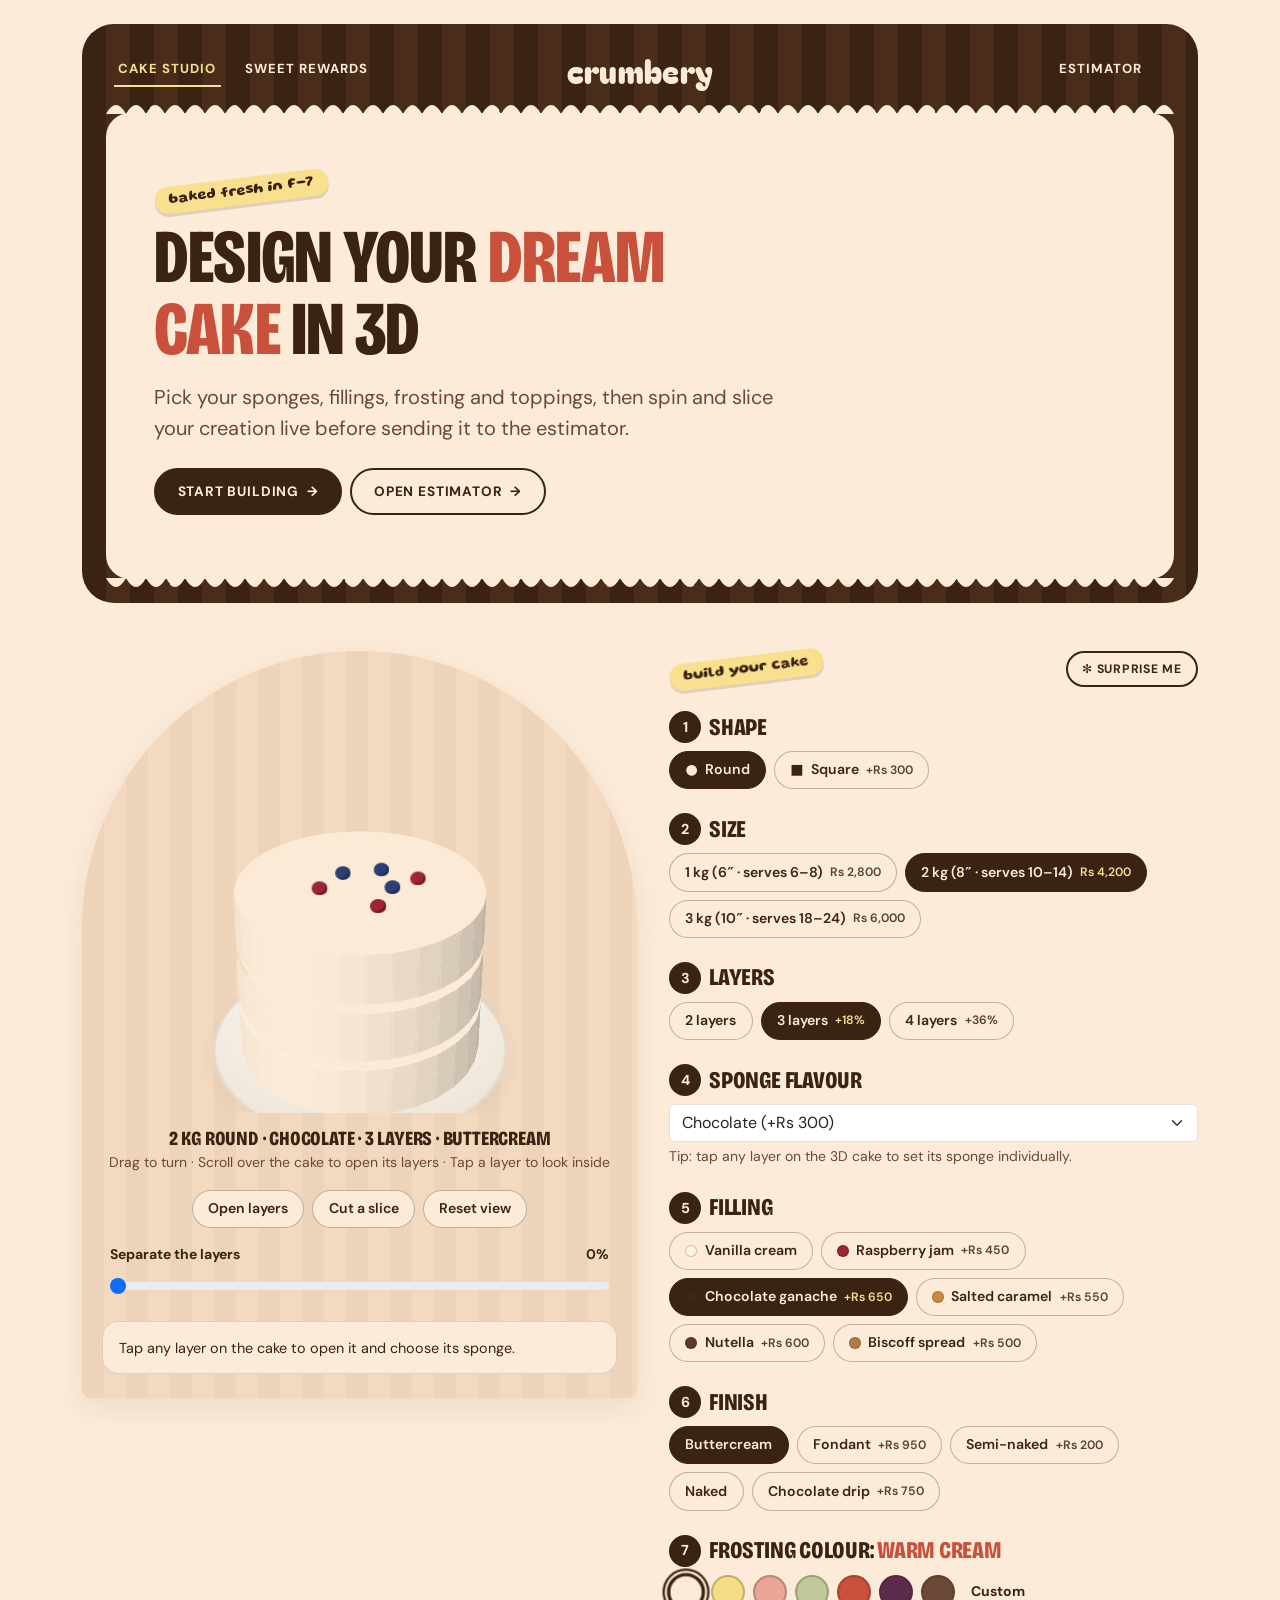
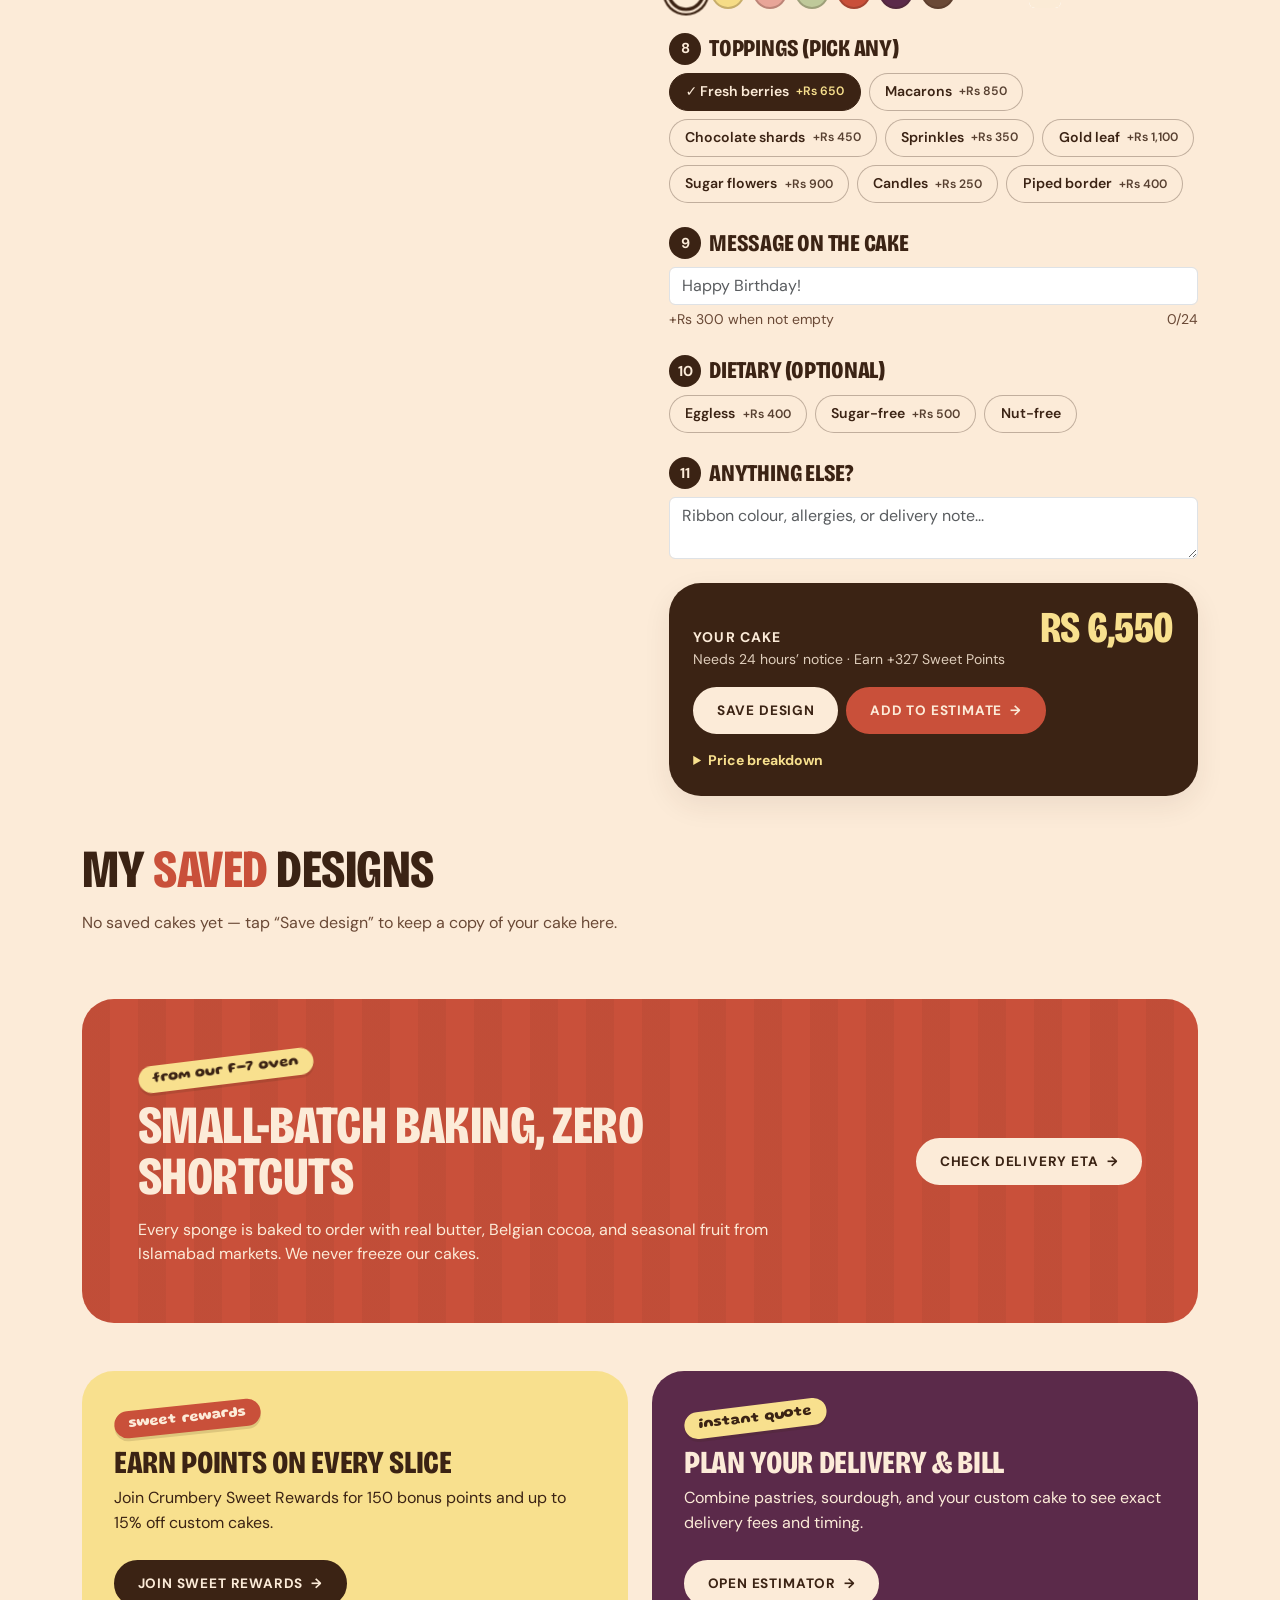
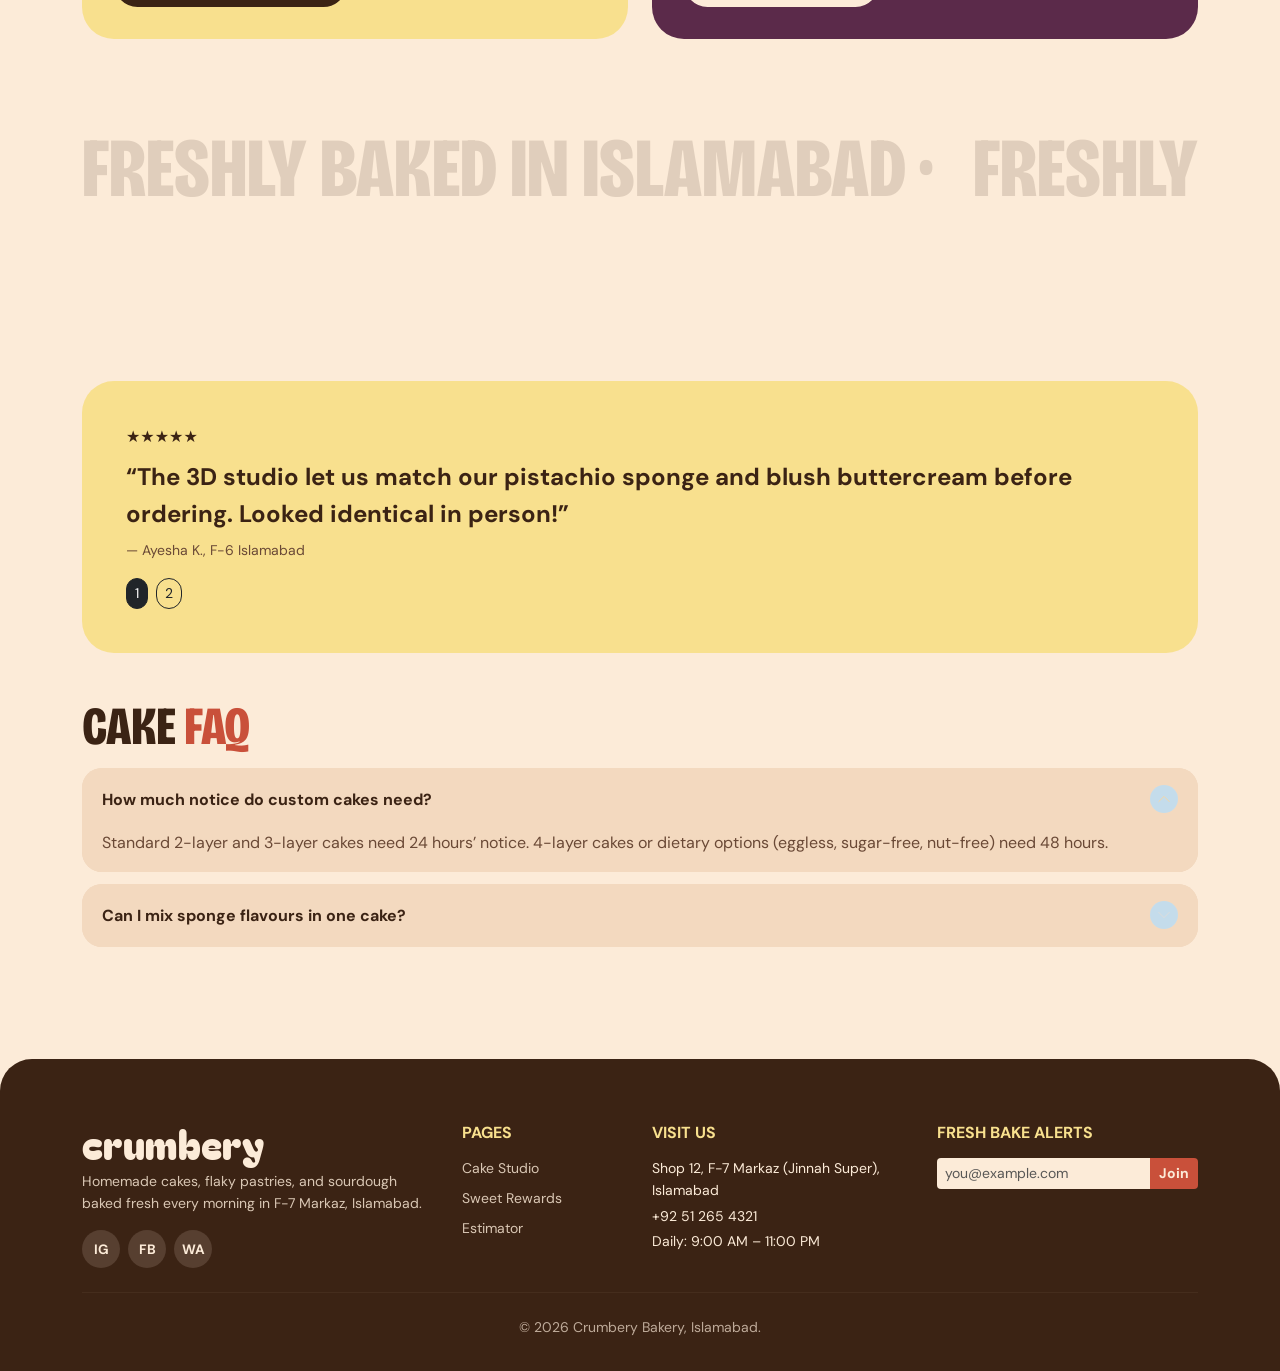
==== index.html @ 6de9b4dc "feat: add Crumbery 3-page bakery website" ====
<!DOCTYPE html>
<html lang="en">
<head>
  <meta charset="UTF-8">
  <meta name="viewport" content="width=device-width, initial-scale=1.0">
  <title>Crumbery — Cake Studio | F-7 Markaz, Islamabad</title>
  <link href="https://cdn.jsdelivr.net/npm/bootstrap@5.3.3/dist/css/bootstrap.min.css" rel="stylesheet">
  <link rel="stylesheet" href="css/tokens.css">
  <link rel="stylesheet" href="css/components.css">
  <link rel="stylesheet" href="css/pages/studio.css">
</head>
<body>
  <div class="container py-3 py-md-4">
    <div class="striped-frame">
      <header id="site-header"></header>
      <section class="wavy-hero">
        <div class="row align-items-center g-4">
          <div class="col-lg-8">
            <span class="sticker mb-3">baked fresh in F-7</span>
            <h1 class="font-display display-hero mb-3">
              Design your <span class="text-terracotta">dream cake</span> in 3D
            </h1>
            <p class="fs-5 text-choco-muted mb-4" style="max-width: 54ch;">
              Pick your sponges, fillings, frosting and toppings, then spin and slice your creation live before sending it to the estimator.
            </p>
            <div class="d-flex flex-wrap gap-2">
              <a class="btn-pill" href="#studio-workspace">Start building <span class="arrow">→</span></a>
              <a class="btn-pill btn-pill--outline" href="estimate.html">Open estimator <span class="arrow">→</span></a>
            </div>
          </div>
        </div>
      </section>
    </div>
  </div>

  <main id="main-content" class="container py-4">
    <!-- Cake Studio Workspace -->
    <section id="studio-workspace" class="studio-grid mb-5" aria-label="Cake Studio">
      <!-- Left: 3D Stage -->
      <div class="studio-stage-col">
        <div class="cake-arch-stage">
          <div id="cake-viewport" class="c3d-viewport" tabindex="0" role="application" aria-label="Interactive 3D cake preview">
            <div class="c3d-empty-hint">3D Cake Stage</div>
          </div>
          <p id="cake-caption" class="font-display fs-5 text-center mt-3 mb-1" aria-live="polite">
            2 KG ROUND · VANILLA · 2 LAYERS · BUTTERCREAM
          </p>
          <p class="small text-choco-muted text-center mb-3">
            Drag to turn · Scroll over the cake to open its layers · Tap a layer to look inside
          </p>
          <div class="d-flex flex-wrap justify-content-center gap-2 mb-3">
            <button type="button" class="chip" id="btn-toggle-layers" aria-pressed="false">Open layers</button>
            <button type="button" class="chip" id="btn-toggle-slice" aria-pressed="false">Cut a slice</button>
            <button type="button" class="chip" id="btn-reset-view">Reset view</button>
          </div>
          <div class="mb-3 px-2">
            <label for="explode-slider" class="form-label small fw-bold d-flex justify-content-between">
              <span>Separate the layers</span>
              <span id="explode-pct">0%</span>
            </label>
            <input type="range" class="form-range" id="explode-slider" min="0" max="100" value="0">
          </div>
          <div id="layer-inspector" class="layer-inspector" aria-live="polite">
            Tap any layer on the cake to open it and choose its sponge.
          </div>
        </div>
      </div>

      <!-- Right: Numbered Build Steps -->
      <div class="studio-controls-col">
        <div class="d-flex flex-wrap align-items-center justify-content-between gap-2 mb-4">
          <span class="sticker">build your cake</span>
          <button type="button" id="btn-surprise-me" class="btn-pill btn-pill--outline btn-pill--sm">
            ✻ Surprise me
          </button>
        </div>

        <div id="studio-steps" class="d-grid gap-4"></div>

        <!-- Dark Brown Price Panel -->
        <div id="studio-price-panel" class="price-panel mt-4" aria-live="polite">
          <div class="d-flex flex-wrap justify-content-between align-items-baseline gap-2">
            <span class="text-uppercase small fw-bold" style="letter-spacing: 0.08em;">Your Cake</span>
            <span id="studio-total-price" class="font-display" style="font-size: clamp(2rem, 4vw, 2.75rem); color: var(--butter);">Rs 4,200</span>
          </div>
          <p id="studio-lead-points" class="small mb-3" style="color: rgba(252,235,216,0.85);">
            Needs 24 hours’ notice · Earn +210 Sweet Points
          </p>
          <div class="d-flex flex-wrap gap-2 studio-cta-row">
            <button type="button" id="btn-save-design" class="btn-pill btn-pill--cream">Save design</button>
            <button type="button" id="btn-add-estimate" class="btn-pill btn-pill--terracotta">Add to estimate <span class="arrow">→</span></button>
          </div>
          <div id="studio-action-feedback" class="small mt-2" style="color: var(--butter);" aria-live="polite"></div>
          <details class="mt-3">
            <summary class="small fw-bold" style="cursor: pointer; color: var(--butter);">Price breakdown</summary>
            <ul id="studio-breakdown" class="list-unstyled small mt-2 mb-0 d-grid gap-1"></ul>
          </details>
        </div>
      </div>
    </section>

    <!-- Saved Designs -->
    <section class="mb-5" aria-labelledby="saved-designs-heading">
      <h2 id="saved-designs-heading" class="font-display display-section mb-3">
        My <span class="text-terracotta">Saved</span> Designs
      </h2>
      <div id="saved-designs-grid" class="row g-3">
        <div class="col-12">
          <p class="text-choco-muted">No saved cakes yet — tap “Save design” to keep a copy of your cake here.</p>
        </div>
      </div>
    </section>

    <!-- Story Section -->
    <section class="story-section mb-5">
      <div class="row align-items-center g-4">
        <div class="col-lg-8">
          <span class="sticker mb-3">from our F-7 oven</span>
          <h2 class="font-display display-section mb-3">Small-batch baking, zero shortcuts</h2>
          <p class="mb-0" style="max-width: 60ch;">
            Every sponge is baked to order with real butter, Belgian cocoa, and seasonal fruit from Islamabad markets. We never freeze our cakes.
          </p>
        </div>
        <div class="col-lg-4 text-lg-end">
          <a class="btn-pill btn-pill--cream" href="estimate.html">Check delivery ETA <span class="arrow">→</span></a>
        </div>
      </div>
    </section>

    <!-- Promo Cards -->
    <section class="row g-4 mb-5">
      <div class="col-md-6">
        <div class="promo-card promo-card--butter">
          <div>
            <span class="sticker sticker--terracotta mb-3">sweet rewards</span>
            <h2 class="font-display fs-2 mb-2">Earn points on every slice</h2>
            <p class="mb-4">Join Crumbery Sweet Rewards for 150 bonus points and up to 15% off custom cakes.</p>
          </div>
          <div>
            <a class="btn-pill" href="rewards.html">Join Sweet Rewards <span class="arrow">→</span></a>
          </div>
        </div>
      </div>
      <div class="col-md-6">
        <div class="promo-card promo-card--plum">
          <div>
            <span class="sticker mb-3">instant quote</span>
            <h2 class="font-display fs-2 mb-2">Plan your delivery &amp; bill</h2>
            <p class="mb-4">Combine pastries, sourdough, and your custom cake to see exact delivery fees and timing.</p>
          </div>
          <div>
            <a class="btn-pill btn-pill--cream" href="estimate.html">Open Estimator <span class="arrow">→</span></a>
          </div>
        </div>
      </div>
    </section>

    <!-- Marquee -->
    <section class="marquee-band mb-5" aria-label="Freshly baked in Islamabad">
      <div class="marquee-track" aria-hidden="true">
        <span class="marquee-text">FRESHLY BAKED IN ISLAMABAD ·</span>
        <span class="marquee-text">FRESHLY BAKED IN ISLAMABAD ·</span>
        <span class="marquee-text">FRESHLY BAKED IN ISLAMABAD ·</span>
        <span class="marquee-text">FRESHLY BAKED IN ISLAMABAD ·</span>
      </div>
      <img class="marquee-center-photo" src="https://images.unsplash.com/photo-1578985545062-69928b1d9587?auto=format&fit=crop&w=400&q=80" alt="Chocolate layer cake">
    </section>

    <!-- Testimonial Carousel -->
    <section class="mb-5" aria-label="Customer reviews">
      <div id="testimonialCarousel" class="carousel slide testimonial-card" data-bs-ride="carousel">
        <div class="carousel-inner">
          <div class="carousel-item active">
            <p class="mb-2" aria-label="5 out of 5 stars">★★★★★</p>
            <blockquote class="fs-4 fw-bold mb-2">“The 3D studio let us match our pistachio sponge and blush buttercream before ordering. Looked identical in person!”</blockquote>
            <p class="small text-choco-muted mb-0">— Ayesha K., F-6 Islamabad</p>
          </div>
          <div class="carousel-item">
            <p class="mb-2" aria-label="5 out of 5 stars">★★★★★</p>
            <blockquote class="fs-4 fw-bold mb-2">“Best sourdough and Lotus Biscoff cheesecake in Jinnah Super. Delivery ETA was spot on.”</blockquote>
            <p class="small text-choco-muted mb-0">— Hamza R., G-9 Markaz</p>
          </div>
        </div>
        <div class="d-flex gap-2 mt-3">
          <button type="button" data-bs-target="#testimonialCarousel" data-bs-slide-to="0" class="btn btn-sm btn-dark rounded-pill" aria-label="Review 1">1</button>
          <button type="button" data-bs-target="#testimonialCarousel" data-bs-slide-to="1" class="btn btn-sm btn-outline-dark rounded-pill" aria-label="Review 2">2</button>
        </div>
      </div>
    </section>

    <!-- Cake FAQ -->
    <section class="mb-4" aria-labelledby="cake-faq-heading">
      <h2 id="cake-faq-heading" class="font-display display-section mb-3">Cake <span class="text-terracotta">FAQ</span></h2>
      <div class="accordion crumbery-faq" id="cakeFaq">
        <div class="accordion-item">
          <h3 class="accordion-header">
            <button class="accordion-button" type="button" data-bs-toggle="collapse" data-bs-target="#faq1">
              How much notice do custom cakes need?
            </button>
          </h3>
          <div id="faq1" class="accordion-collapse collapse show" data-bs-parent="#cakeFaq">
            <div class="accordion-body">Standard 2-layer and 3-layer cakes need 24 hours’ notice. 4-layer cakes or dietary options (eggless, sugar-free, nut-free) need 48 hours.</div>
          </div>
        </div>
        <div class="accordion-item">
          <h3 class="accordion-header">
            <button class="accordion-button collapsed" type="button" data-bs-toggle="collapse" data-bs-target="#faq2">
              Can I mix sponge flavours in one cake?
            </button>
          </h3>
          <div id="faq2" class="accordion-collapse collapse" data-bs-parent="#cakeFaq">
            <div class="accordion-body">Yes! Tap any layer on the 3D cake to open it and pick a different sponge for that specific layer.</div>
          </div>
        </div>
      </div>
    </section>
  </main>

  <footer id="site-footer"></footer>

  <script src="https://cdn.jsdelivr.net/npm/bootstrap@5.3.3/dist/js/bootstrap.bundle.min.js"></script>
  <script type="module" src="js/studio.js"></script>
</body>
</html>
---- css/tokens.css ----
/* Crumbery Design System Tokens */
@import url('https://fonts.googleapis.com/css2?family=Bagel+Fat+One&family=Bricolage+Grotesque:wdth,wght@75,700..800&family=DM+Sans:ital,opsz,wght@0,9..40,400..700;1,9..40,400..700&family=Gluten:wght@600;700&display=swap');

:root {
  /* Colours */
  --choco: #3B2314;
  --choco-stripe: #4A2C1A;
  --choco-muted: #6A4936;
  --cream: #FCEBD8;
  --tan: #F3D9BF;
  --terracotta: #C9503A;
  --butter: #F8E08E;
  --plum: #5B2A4A;

  /* Typography */
  --font-display: 'Bricolage Grotesque', system-ui, -apple-system, sans-serif;
  --font-wordmark: 'Bagel Fat One', cursive, system-ui, sans-serif;
  --font-sticker: 'Gluten', cursive, system-ui, sans-serif;
  --font-body: 'DM Sans', system-ui, -apple-system, sans-serif;

  /* Radii & Spacing */
  --radius-sm: 12px;
  --radius-md: 20px;
  --radius-lg: 32px;
  --radius-pill: 999px;

  /* Shadows & Transitions */
  --shadow-soft: 0 10px 28px rgba(59, 35, 20, 0.08);
  --shadow-card: 0 6px 18px rgba(59, 35, 20, 0.06);
  --ease-out: cubic-bezier(0.22, 1, 0.36, 1);
}
---- css/components.css ----
/* Crumbery Shared Components */
*,
*::before,
*::after {
  box-sizing: border-box;
}

html {
  scroll-behavior: smooth;
}

body {
  margin: 0;
  background-color: var(--cream);
  color: var(--choco);
  font-family: var(--font-body);
  font-size: 1rem;
  line-height: 1.55;
  overflow-x: clip;
  -webkit-font-smoothing: antialiased;
}

img {
  max-width: 100%;
  height: auto;
  display: block;
}

a {
  color: inherit;
}

/* Focus states */
:focus-visible {
  outline: 3px solid var(--terracotta);
  outline-offset: 3px;
}

/* Skip link */
.skip-link {
  position: absolute;
  left: -9999px;
  top: 0;
  z-index: 2000;
  background: var(--choco);
  color: var(--cream);
  padding: 0.75rem 1.25rem;
  border-radius: var(--radius-pill);
  font-weight: 700;
  text-decoration: none;
}

.skip-link:focus {
  left: 1rem;
  top: 1rem;
}

/* Typography helpers */
.font-display {
  font-family: var(--font-display);
  font-variation-settings: "wdth" 75;
  font-weight: 800;
  text-transform: uppercase;
  line-height: 0.95;
  letter-spacing: -0.01em;
}

.display-hero {
  font-size: clamp(2.5rem, 6vw, 4.75rem);
}

.display-section {
  font-size: clamp(2rem, 4.2vw, 3.35rem);
}

.text-terracotta {
  color: var(--terracotta);
}

.text-choco-muted {
  color: var(--choco-muted);
}

.wordmark {
  font-family: var(--font-wordmark);
  text-transform: lowercase;
  letter-spacing: 0.01em;
  line-height: 1;
  text-decoration: none;
  color: var(--cream);
}

/* Sticker labels */
.sticker {
  display: inline-block;
  font-family: var(--font-sticker);
  font-weight: 700;
  font-size: 0.9rem;
  line-height: 1.1;
  padding: 0.35rem 0.9rem;
  border-radius: var(--radius-pill);
  background: var(--butter);
  color: var(--choco);
  transform: rotate(-7deg);
  box-shadow: 0 3px 0 rgba(59, 35, 20, 0.14);
}

.sticker--terracotta {
  background: var(--terracotta);
  color: var(--cream);
  transform: rotate(-6deg);
}

/* 1. Striped brown frame */
.striped-frame {
  background-color: var(--choco);
  background-image: repeating-linear-gradient(
    90deg,
    var(--choco) 0,
    var(--choco) 24px,
    var(--choco-stripe) 24px,
    var(--choco-stripe) 48px
  );
  border-radius: var(--radius-lg);
  padding: clamp(0.75rem, 2vw, 1.5rem);
  color: var(--cream);
  position: relative;
}

/* 2. Wavy cream hero panel */
.wavy-hero {
  background-color: var(--cream);
  color: var(--choco);
  border-radius: 24px;
  position: relative;
  padding: clamp(2.25rem, 5vw, 4rem) clamp(1.25rem, 4vw, 3rem);
  margin-top: 0.75rem;
}

.wavy-hero::before,
.wavy-hero::after {
  content: "";
  position: absolute;
  left: 0;
  right: 0;
  height: 18px;
  background-image: url("data:image/svg+xml,%3Csvg xmlns='http://www.w3.org/2000/svg' viewBox='0 0 40 18'%3E%3Cpath d='M0 18 Q10 0 20 18 Q30 0 40 18 Z' fill='%23FCEBD8'/%3E%3C/svg%3E");
  background-size: 40px 18px;
  background-repeat: round no-repeat;
  pointer-events: none;
}

.wavy-hero::before {
  top: -17px;
}

.wavy-hero::after {
  bottom: -17px;
  transform: rotate(180deg);
}

/* 3. Centred Nav */
.site-nav {
  display: grid;
  grid-template-columns: 1fr auto 1fr;
  align-items: center;
  gap: 0.75rem;
  padding: 0.35rem 0.5rem 0.85rem;
}

.nav-group {
  display: flex;
  align-items: center;
  gap: 1.25rem;
  flex-wrap: wrap;
}

.nav-group--right {
  justify-content: flex-end;
}

.nav-link-custom {
  color: var(--cream);
  text-decoration: none;
  font-size: 0.82rem;
  font-weight: 700;
  text-transform: uppercase;
  letter-spacing: 0.08em;
  padding: 0.35rem 0.25rem;
  border-bottom: 2px solid transparent;
  transition: border-color 0.2s var(--ease-out), color 0.2s var(--ease-out);
  white-space: nowrap;
}

.nav-link-custom:hover,
.nav-link-custom.is-active {
  color: var(--butter);
  border-bottom-color: var(--butter);
}

.nav-user-badge {
  display: inline-flex;
  align-items: center;
  gap: 0.5rem;
  font-size: 0.8rem;
  color: var(--butter);
  font-weight: 600;
}

.nav-signout-btn {
  background: transparent;
  border: 1px solid rgba(252, 235, 216, 0.45);
  color: var(--cream);
  border-radius: var(--radius-pill);
  padding: 0.2rem 0.65rem;
  font-size: 0.75rem;
  font-weight: 700;
  text-transform: uppercase;
  letter-spacing: 0.05em;
  cursor: pointer;
}

.nav-signout-btn:hover {
  background: var(--cream);
  color: var(--choco);
}

.mobile-menu-btn {
  background: rgba(252, 235, 216, 0.14);
  border: 1px solid rgba(252, 235, 216, 0.35);
  color: var(--cream);
  border-radius: var(--radius-pill);
  padding: 0.35rem 0.75rem;
  font-size: 0.78rem;
  font-weight: 700;
  text-transform: uppercase;
  letter-spacing: 0.05em;
  justify-self: start;
}

@media (max-width: 767.98px) {
  .site-nav {
    padding: 0.2rem 0 0.6rem;
    gap: 0.35rem;
  }
  .wordmark {
    font-size: 1.65rem;
  }
  .nav-link-custom {
    font-size: 0.74rem;
    letter-spacing: 0.04em;
  }
}

/* 4. Scalloped flower badges */
.flower-badge {
  width: 68px;
  height: 68px;
  display: grid;
  place-items: center;
  background: var(--butter);
  color: var(--choco);
  border-radius: 50%;
  clip-path: polygon(
    50% 0%, 63% 10%, 79% 6%, 86% 21%, 98% 30%, 93% 46%,
    100% 60%, 88% 72%, 90% 88%, 74% 92%, 63% 100%, 50% 94%,
    37% 100%, 26% 92%, 10% 88%, 12% 72%, 0% 60%, 7% 46%,
    2% 30%, 14% 21%, 21% 6%, 37% 10%
  );
  transition: transform 0.2s var(--ease-out), background-color 0.2s var(--ease-out);
  flex-shrink: 0;
}

.flower-badge.is-active {
  background: var(--terracotta);
  color: var(--cream);
}

/* 5. Product cards */
.product-card {
  background: var(--tan);
  border-radius: var(--radius-md);
  padding: 1rem;
  display: flex;
  flex-direction: column;
  height: 100%;
  box-shadow: var(--shadow-card);
  transition: transform 0.2s var(--ease-out);
}

.product-card:hover {
  transform: translateY(-3px);
}

.product-card__img-wrap {
  border-radius: 14px;
  overflow: hidden;
  aspect-ratio: 4 / 3;
  background: var(--cream);
  margin-bottom: 0.85rem;
}

.product-card__img {
  width: 100%;
  height: 100%;
  object-fit: cover;
}

.product-card__cat {
  font-size: 0.72rem;
  font-weight: 700;
  text-transform: uppercase;
  letter-spacing: 0.08em;
  color: var(--choco-muted);
}

.product-card__title {
  font-weight: 700;
  font-size: 1.05rem;
  margin: 0.2rem 0 0.75rem;
}

.product-card__footer {
  margin-top: auto;
  display: flex;
  align-items: center;
  justify-content: space-between;
  gap: 0.5rem;
}

.product-card__price {
  font-weight: 700;
  font-size: 1rem;
}

/* 6. Pill buttons */
.btn-pill {
  display: inline-flex;
  align-items: center;
  justify-content: center;
  gap: 0.5rem;
  background: var(--choco);
  color: var(--cream);
  border: 2px solid var(--choco);
  border-radius: var(--radius-pill);
  padding: 0.7rem 1.35rem;
  font-size: 0.85rem;
  font-weight: 700;
  text-transform: uppercase;
  letter-spacing: 0.06em;
  text-decoration: none;
  cursor: pointer;
  transition: transform 0.2s var(--ease-out), background-color 0.2s var(--ease-out), color 0.2s var(--ease-out);
}

.btn-pill .arrow {
  display: inline-block;
  transition: transform 0.2s var(--ease-out);
}

.btn-pill:hover {
  transform: translateY(-2px);
  color: var(--cream);
}

.btn-pill:hover .arrow {
  transform: translateX(4px);
}

.btn-pill--outline {
  background: transparent;
  color: var(--choco);
}

.btn-pill--outline:hover {
  background: var(--choco);
  color: var(--cream);
}

.btn-pill--terracotta {
  background: var(--terracotta);
  border-color: var(--terracotta);
  color: var(--cream);
}

.btn-pill--terracotta:hover {
  background: #b5432e;
  border-color: #b5432e;
  color: var(--cream);
}

.btn-pill--cream {
  background: var(--cream);
  border-color: var(--cream);
  color: var(--choco);
}

.btn-pill--cream:hover {
  background: var(--butter);
  border-color: var(--butter);
  color: var(--choco);
}

.btn-pill--sm {
  padding: 0.42rem 0.9rem;
  font-size: 0.76rem;
}

.btn-pill:disabled {
  opacity: 0.5;
  cursor: not-allowed;
  transform: none;
}

/* 7. Chips */
.chip {
  display: inline-flex;
  align-items: center;
  gap: 0.45rem;
  background: var(--cream);
  color: var(--choco);
  border: 1.5px solid rgba(59, 35, 20, 0.3);
  border-radius: var(--radius-pill);
  padding: 0.45rem 0.95rem;
  font-size: 0.88rem;
  font-weight: 600;
  cursor: pointer;
  transition: background-color 0.18s var(--ease-out), color 0.18s var(--ease-out), border-color 0.18s var(--ease-out);
}

.chip:hover {
  border-color: var(--choco);
}

.chip.is-active {
  background: var(--choco);
  color: var(--cream);
  border-color: var(--choco);
}

.chip__price {
  font-size: 0.76rem;
  opacity: 0.85;
}

.chip.is-active .chip__price {
  color: var(--butter);
  opacity: 1;
}

/* 8. Red story section */
.story-section {
  background-color: var(--terracotta);
  background-image: repeating-linear-gradient(
    90deg,
    rgba(59, 35, 20, 0.06) 0,
    rgba(59, 35, 20, 0.06) 28px,
    transparent 28px,
    transparent 56px
  );
  color: var(--cream);
  border-radius: var(--radius-lg);
  padding: clamp(2rem, 5vw, 3.5rem);
}

/* 9. Scalloped promo cards */
.promo-card {
  border-radius: var(--radius-lg);
  padding: 2rem;
  position: relative;
  overflow: hidden;
  height: 100%;
  display: flex;
  flex-direction: column;
  justify-content: space-between;
}

.promo-card--butter {
  background: var(--butter);
  color: var(--choco);
}

.promo-card--plum {
  background: var(--plum);
  color: var(--cream);
}

/* 10. Marquee */
.marquee-band {
  position: relative;
  overflow: hidden;
  padding: 2.5rem 0;
  display: grid;
  place-items: center;
}

.marquee-track {
  display: flex;
  width: max-content;
  gap: 2.5rem;
  animation: crumbery-marquee 24s linear infinite;
}

.marquee-text {
  font-family: var(--font-display);
  font-variation-settings: "wdth" 75;
  font-weight: 800;
  font-size: clamp(2.5rem, 7vw, 5.25rem);
  text-transform: uppercase;
  color: rgba(59, 35, 20, 0.14);
  white-space: nowrap;
  line-height: 1;
}

.marquee-center-photo {
  position: relative;
  z-index: 2;
  width: 150px;
  height: 150px;
  border-radius: 50%;
  border: 6px solid var(--cream);
  box-shadow: var(--shadow-soft);
  object-fit: cover;
  margin-top: -4.25rem;
}

@keyframes crumbery-marquee {
  from {
    transform: translateX(0);
  }
  to {
    transform: translateX(-50%);
  }
}

/* 11. Testimonial card */
.testimonial-card {
  background: var(--butter);
  color: var(--choco);
  border-radius: var(--radius-lg);
  padding: clamp(1.75rem, 4vw, 2.75rem);
}

/* 12. FAQ Accordion */
.crumbery-faq .accordion-item {
  background: var(--tan);
  border: none;
  border-radius: var(--radius-md) !important;
  margin-bottom: 0.75rem;
  overflow: hidden;
}

.crumbery-faq .accordion-button {
  background: var(--tan);
  color: var(--choco);
  font-weight: 700;
  padding: 1.1rem 1.25rem;
  box-shadow: none;
}

.crumbery-faq .accordion-button::after {
  background-color: var(--choco);
  border-radius: 50%;
  width: 28px;
  height: 28px;
  background-size: 14px;
  background-position: center;
  filter: invert(1);
}

.crumbery-faq .accordion-body {
  background: var(--tan);
  color: var(--choco-muted);
  padding-top: 0;
}

/* 13. Footer */
.site-footer {
  background: var(--choco);
  color: var(--cream);
  border-radius: var(--radius-lg) var(--radius-lg) 0 0;
  padding: clamp(2.5rem, 5vw, 4rem) 0 2rem;
  margin-top: 4rem;
}

.footer-link {
  color: rgba(252, 235, 216, 0.82);
  text-decoration: none;
}

.footer-link:hover {
  color: var(--butter);
}

.social-icon-btn {
  width: 38px;
  height: 38px;
  border-radius: 50%;
  background: rgba(252, 235, 216, 0.14);
  color: var(--cream);
  display: inline-grid;
  place-items: center;
  text-decoration: none;
  font-weight: 700;
  font-size: 0.85rem;
}

.social-icon-btn:hover {
  background: var(--butter);
  color: var(--choco);
}

/* Number badge */
.step-num-badge {
  width: 32px;
  height: 32px;
  border-radius: 50%;
  background: var(--choco);
  color: var(--cream);
  display: inline-grid;
  place-items: center;
  font-weight: 700;
  font-size: 0.9rem;
  flex-shrink: 0;
}

/* Reduced motion */
@media (prefers-reduced-motion: reduce) {
  html {
    scroll-behavior: auto;
  }
  .marquee-track {
    animation: none;
  }
  *,
  *::before,
  *::after {
    transition-duration: 0.01ms !important;
  }
}
---- css/pages/studio.css ----
/* Cake Studio Page Styles */
.studio-grid {
  display: grid;
  grid-template-columns: minmax(0, 1fr);
  gap: 2rem;
  align-items: start;
}

@media (min-width: 992px) {
  .studio-grid {
    grid-template-columns: minmax(0, 1.05fr) minmax(0, 1fr);
  }
  .studio-stage-col {
    position: sticky;
    top: 1.25rem;
  }
}

.cake-arch-stage {
  background-color: var(--tan);
  background-image: repeating-linear-gradient(
    90deg,
    rgba(59, 35, 20, 0.03) 0,
    rgba(59, 35, 20, 0.03) 22px,
    transparent 22px,
    transparent 44px
  );
  border-radius: 999px 999px 32px 32px;
  padding: 2rem 1.25rem 1.5rem;
  box-shadow: var(--shadow-soft);
}

.c3d-viewport {
  position: relative;
  height: 430px;
  perspective: 1100px;
  perspective-origin: 50% 25%;
  overflow: hidden;
  touch-action: pan-y;
  cursor: grab;
  user-select: none;
}

.c3d-viewport:active {
  cursor: grabbing;
}

@media (max-width: 575.98px) {
  .c3d-viewport {
    height: 340px;
  }
  .studio-cta-row .btn-pill {
    width: 100%;
  }
}

.c3d-empty-hint {
  height: 100%;
  display: grid;
  place-items: center;
  color: var(--choco-muted);
  font-weight: 700;
}

.c3d-world {
  position: absolute;
  left: 50%;
  top: 82%;
  width: 0;
  height: 0;
  transform-style: preserve-3d;
}

.layer-inspector {
  background: var(--cream);
  border-radius: 16px;
  padding: 0.9rem 1rem;
  font-size: 0.9rem;
  border: 1.5px solid rgba(59, 35, 20, 0.14);
}

.color-swatch {
  width: 34px;
  height: 34px;
  border-radius: 50%;
  border: 2px solid rgba(59, 35, 20, 0.25);
  cursor: pointer;
  padding: 0;
  transition: transform 0.15s var(--ease-out);
}

.color-swatch.is-active {
  border: 3px solid var(--choco);
  transform: scale(1.12);
  box-shadow: 0 0 0 2px var(--cream), 0 0 0 4px var(--choco);
}

.price-panel {
  background: var(--choco);
  color: var(--cream);
  border-radius: var(--radius-lg);
  padding: 1.5rem;
  box-shadow: var(--shadow-soft);
}

.saved-cake-thumb {
  width: 100%;
  aspect-ratio: 4 / 3;
  object-fit: contain;
  background: var(--cream);
  border-radius: 14px;
}
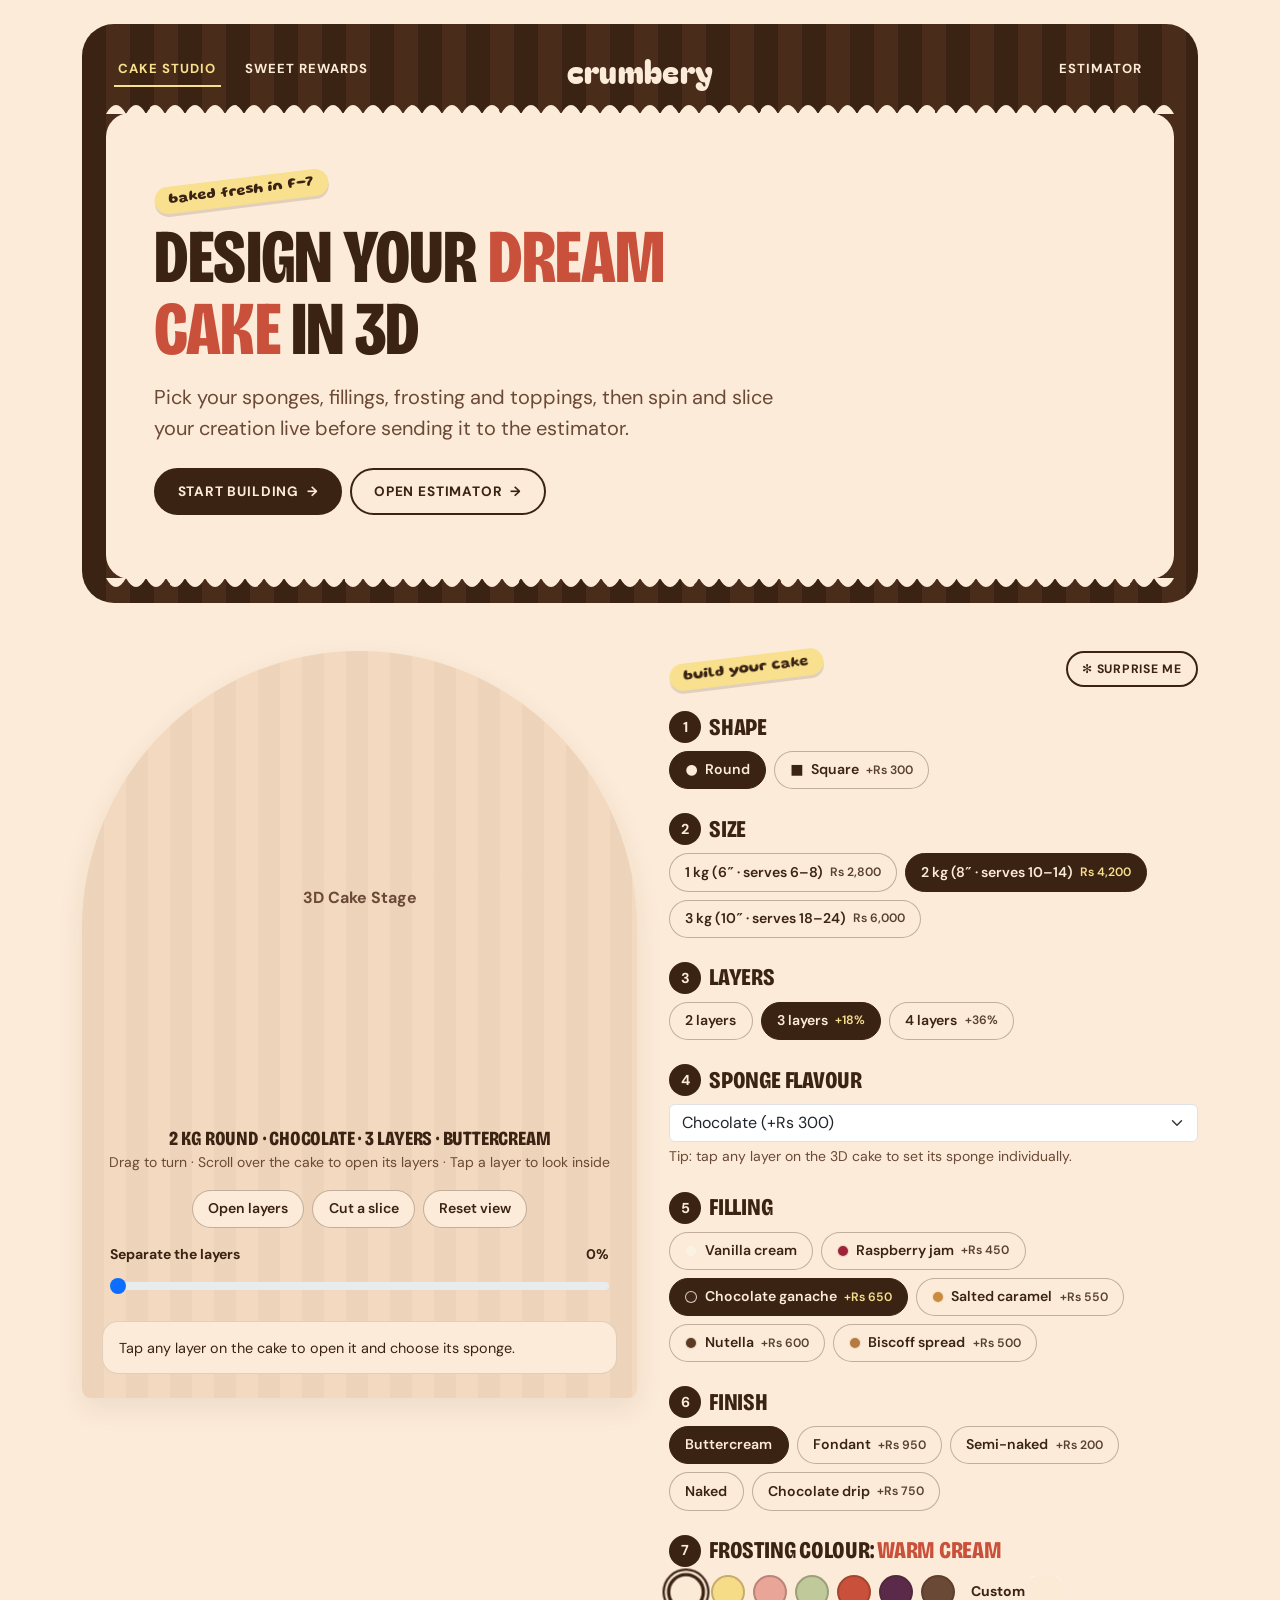
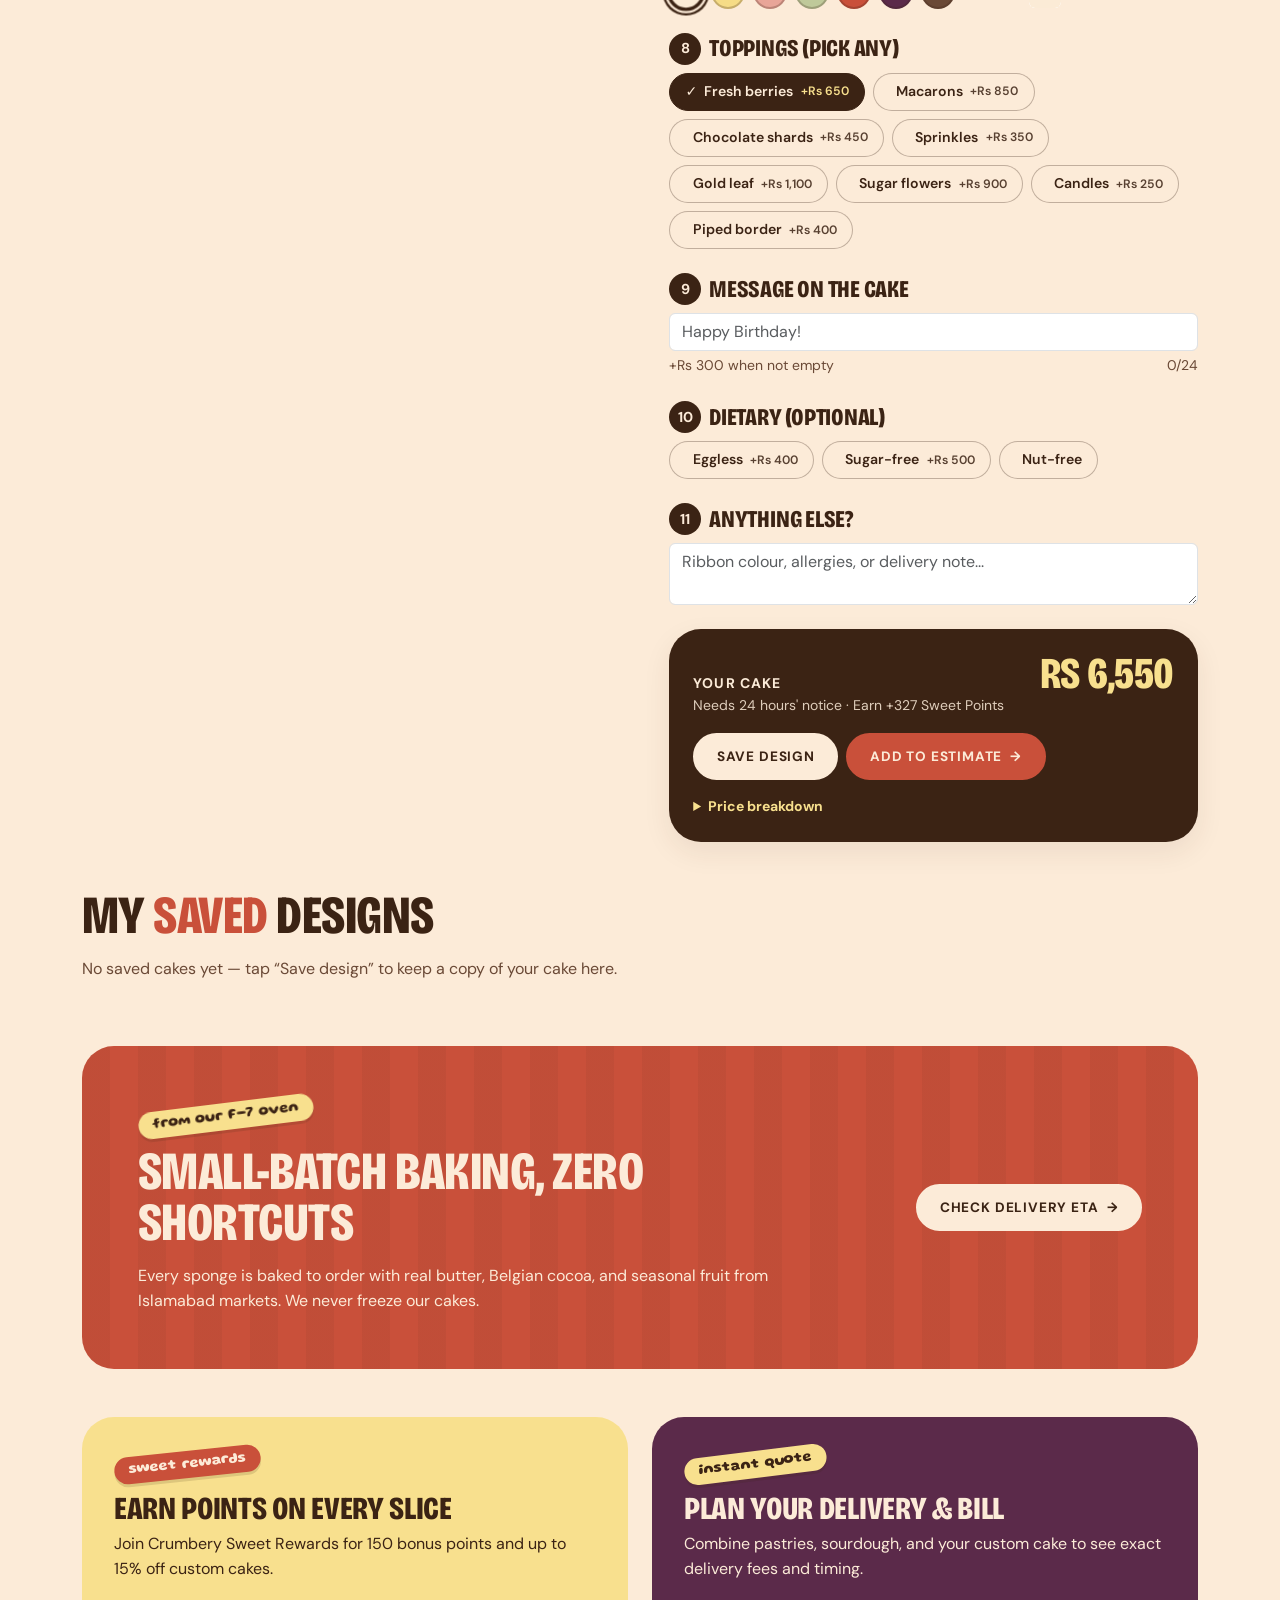
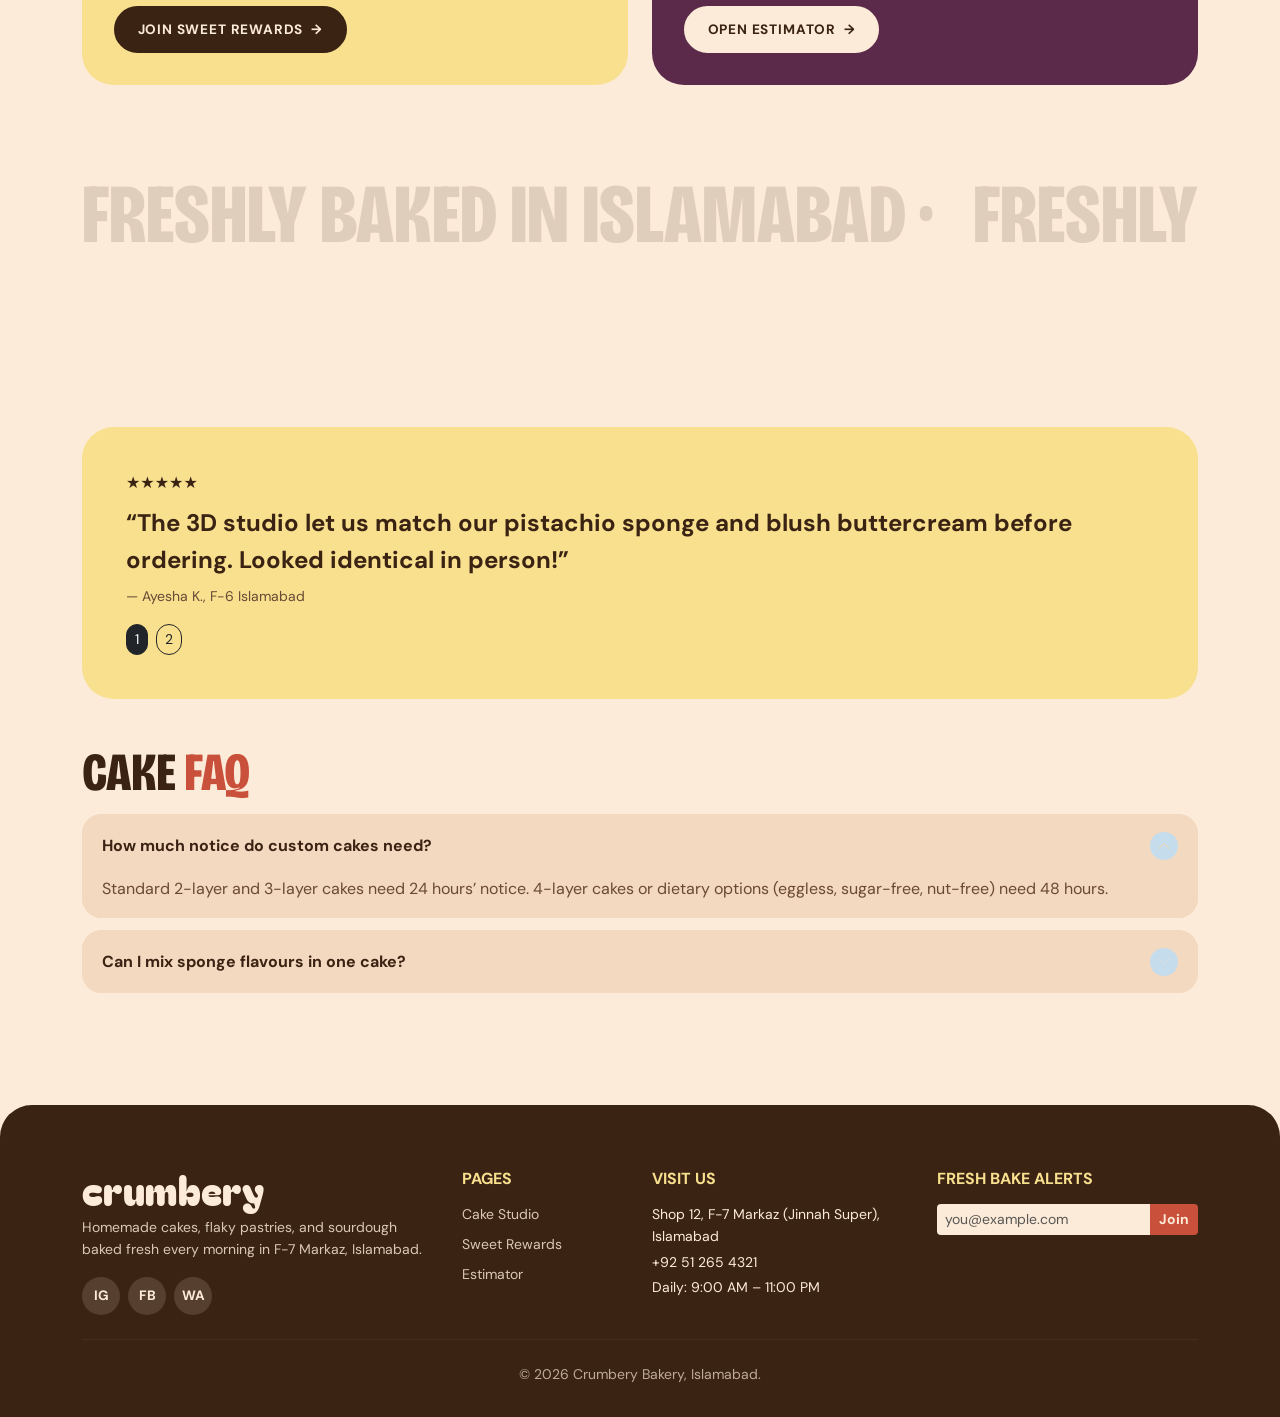
==== commit ba76d4e3: "style: replace last Unsplash URL with local hero-cake.jpg" ====
--- a/index.html
+++ b/index.html
@@ -163,7 +163,7 @@
         <span class="marquee-text">FRESHLY BAKED IN ISLAMABAD ·</span>
         <span class="marquee-text">FRESHLY BAKED IN ISLAMABAD ·</span>
       </div>
-      <img class="marquee-center-photo" src="https://images.unsplash.com/photo-1578985545062-69928b1d9587?auto=format&fit=crop&w=400&q=80" alt="Chocolate layer cake">
+      <img class="marquee-center-photo" src="assets/images/hero-cake.jpg" alt="Chocolate layer cake">
     </section>
 
     <!-- Testimonial Carousel -->
--- a/css/pages/studio.css
+++ b/css/pages/studio.css
@@ -71,6 +71,148 @@
   transform-style: preserve-3d;
 }
 
+.c3d-world .g {
+  position: absolute;
+  left: 0;
+  top: 0;
+  transform-style: preserve-3d;
+}
+
+.c3d-world .f {
+  position: absolute;
+  backface-visibility: hidden;
+  transition: opacity 0.35s;
+}
+
+.c3d-world .f::after {
+  content: '';
+  position: absolute;
+  inset: 0;
+  background: #1E0F06;
+  opacity: var(--d, 0);
+  pointer-events: none;
+}
+
+.c3d-world .cut {
+  left: 0;
+  transform-origin: 0 50%;
+  backface-visibility: visible;
+}
+
+.c3d-world .disc {
+  position: absolute;
+  border-radius: 50%;
+  backface-visibility: hidden;
+  overflow: hidden;
+  transition: opacity 0.35s;
+}
+
+.c3d-world .disc.sq {
+  border-radius: 6px;
+}
+
+.c3d-world .plate {
+  border-radius: 50%;
+  background: radial-gradient(circle at 40% 35%, #FFFFFF, #FBF3E2 55%, #EAD9C2);
+  box-shadow: inset 0 0 0 2px rgba(59, 35, 20, 0.35), inset 0 0 0 12px #FBF3E2, inset 0 0 0 13px rgba(59, 35, 20, 0.12);
+}
+
+.c3d-world .shadow3d {
+  border-radius: 50%;
+  background: radial-gradient(closest-side, rgba(59, 35, 20, 0.28), transparent);
+  backface-visibility: visible;
+}
+
+.c3d-world .bb {
+  position: absolute;
+  transition: opacity 0.35s;
+}
+
+.c3d-world .layer {
+  cursor: pointer;
+}
+
+.c3d-world .sel .f:not(.cut) {
+  box-shadow: inset 0 2px 0 var(--terracotta), inset 0 -2px 0 var(--terracotta);
+}
+
+.c3d-world .dim .f,
+.c3d-world .dim .disc,
+.c3d-world .dim .bb {
+  opacity: 0.14;
+}
+
+.c3d-world .spr {
+  position: absolute;
+  width: 9px;
+  height: 3px;
+  border-radius: 2px;
+  margin: -1.5px 0 0 -4.5px;
+}
+
+.c3d-world .leaf {
+  position: absolute;
+  width: 15px;
+  height: 11px;
+  margin: -5px 0 0 -7px;
+  background: linear-gradient(135deg, #F3DA7A, #B8902C);
+  clip-path: polygon(10% 30%, 55% 0, 100% 40%, 80% 100%, 20% 85%);
+}
+
+.c3d-world .candle {
+  border-radius: 3px 3px 1px 1px;
+  background: repeating-linear-gradient(135deg, var(--butter) 0 4px, var(--terracotta) 4px 8px) 0 14px / 100% calc(100% - 14px) no-repeat;
+}
+
+.c3d-world .candle .flame {
+  position: absolute;
+  left: 50%;
+  top: 0;
+  width: 9px;
+  height: 14px;
+  margin-left: -4.5px;
+  border-radius: 50% 50% 50% 50% / 60% 60% 40% 40%;
+  background: radial-gradient(circle at 50% 70%, #FFFFFF 0 15%, #FFD36B 35%, #F08A2C 70%, transparent 72%);
+  animation: flicker 0.9s ease-in-out infinite alternate;
+}
+
+@keyframes flicker {
+  from { transform: scaleY(1) rotate(-3deg); }
+  to { transform: scaleY(1.15) rotate(3deg); }
+}
+
+@media (prefers-reduced-motion: reduce) {
+  .c3d-world .candle .flame {
+    animation: none;
+  }
+}
+
+.c3d-msg {
+  position: absolute;
+  inset: 0;
+  display: flex;
+  align-items: center;
+  justify-content: center;
+  text-align: center;
+  padding: 22%;
+  font-family: var(--font-sticker);
+  font-weight: 800;
+  line-height: 1.05;
+  word-break: break-word;
+}
+
+#explode-slider {
+  accent-color: var(--terracotta);
+}
+
+.chip-dot {
+  width: 12px;
+  height: 12px;
+  border-radius: 50%;
+  border: 1.5px solid rgba(252, 235, 216, 0.85);
+  flex-shrink: 0;
+}
+
 .layer-inspector {
   background: var(--cream);
   border-radius: 16px;
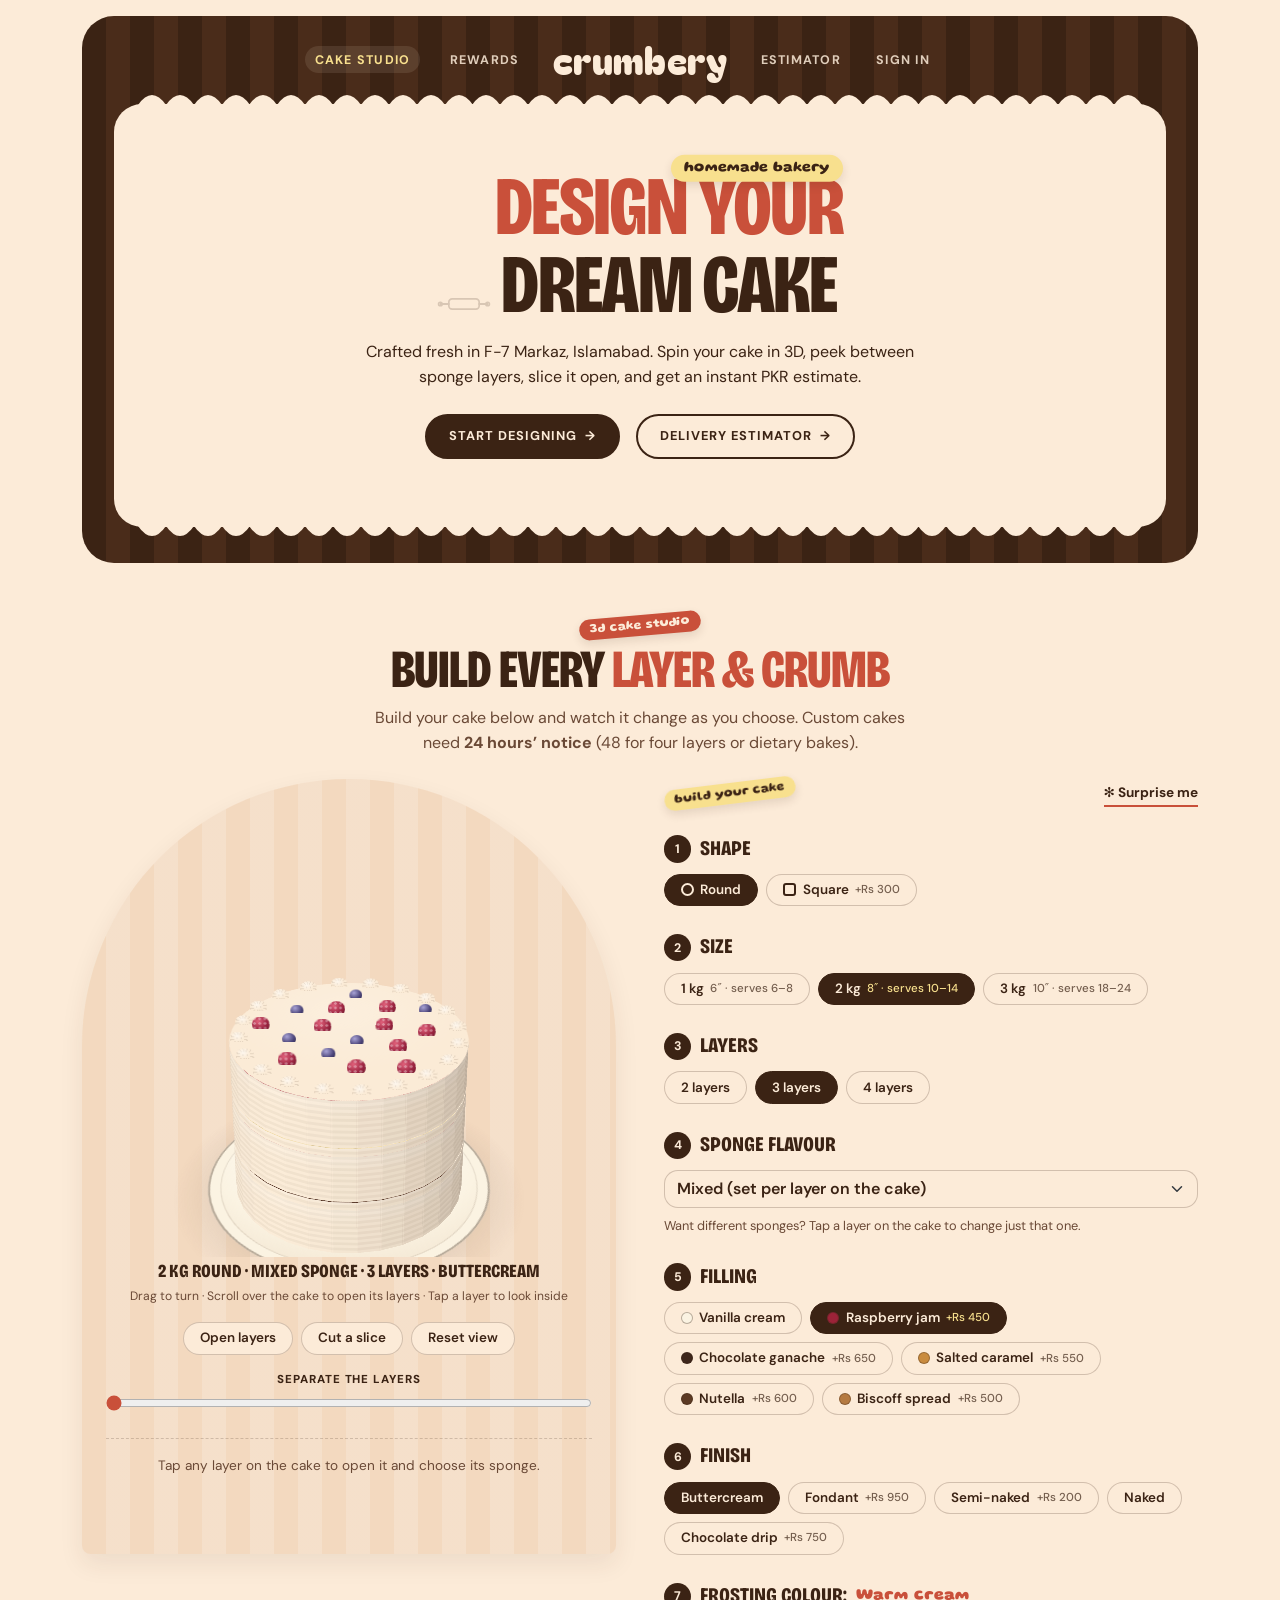
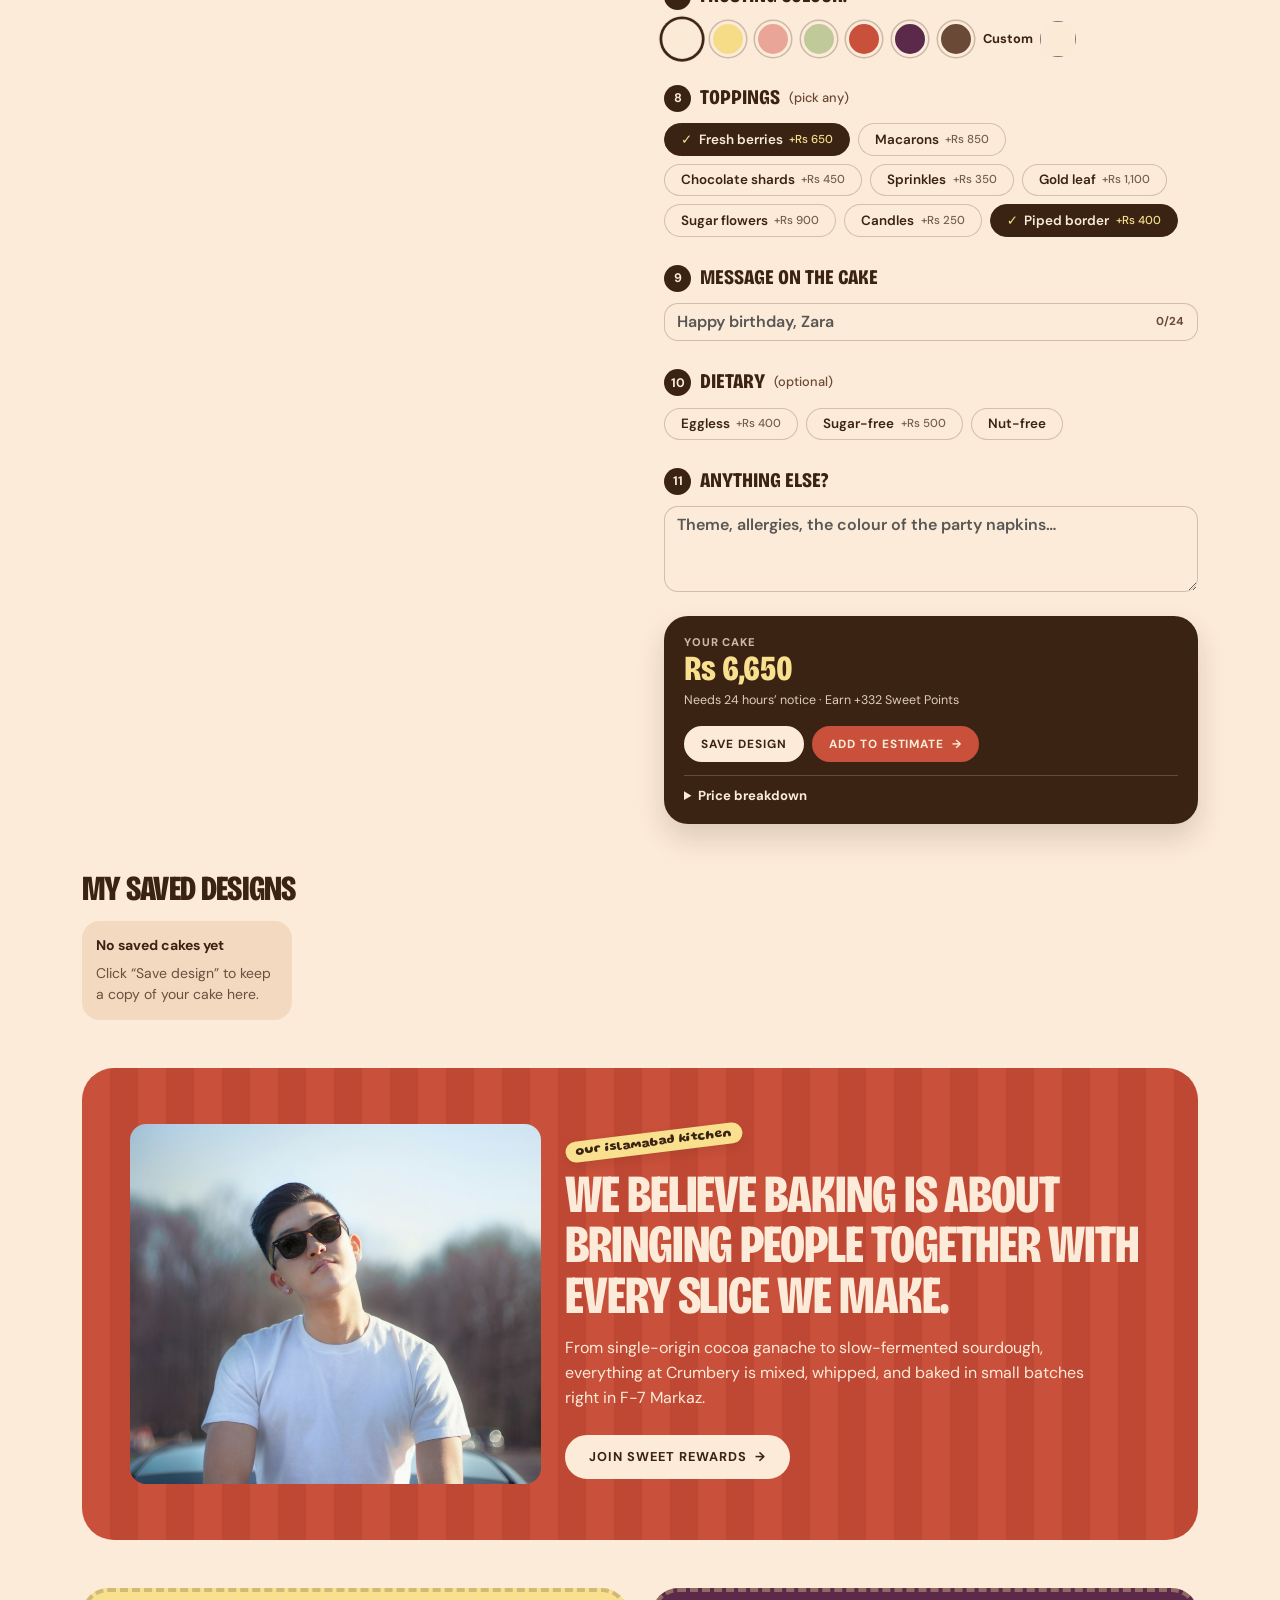
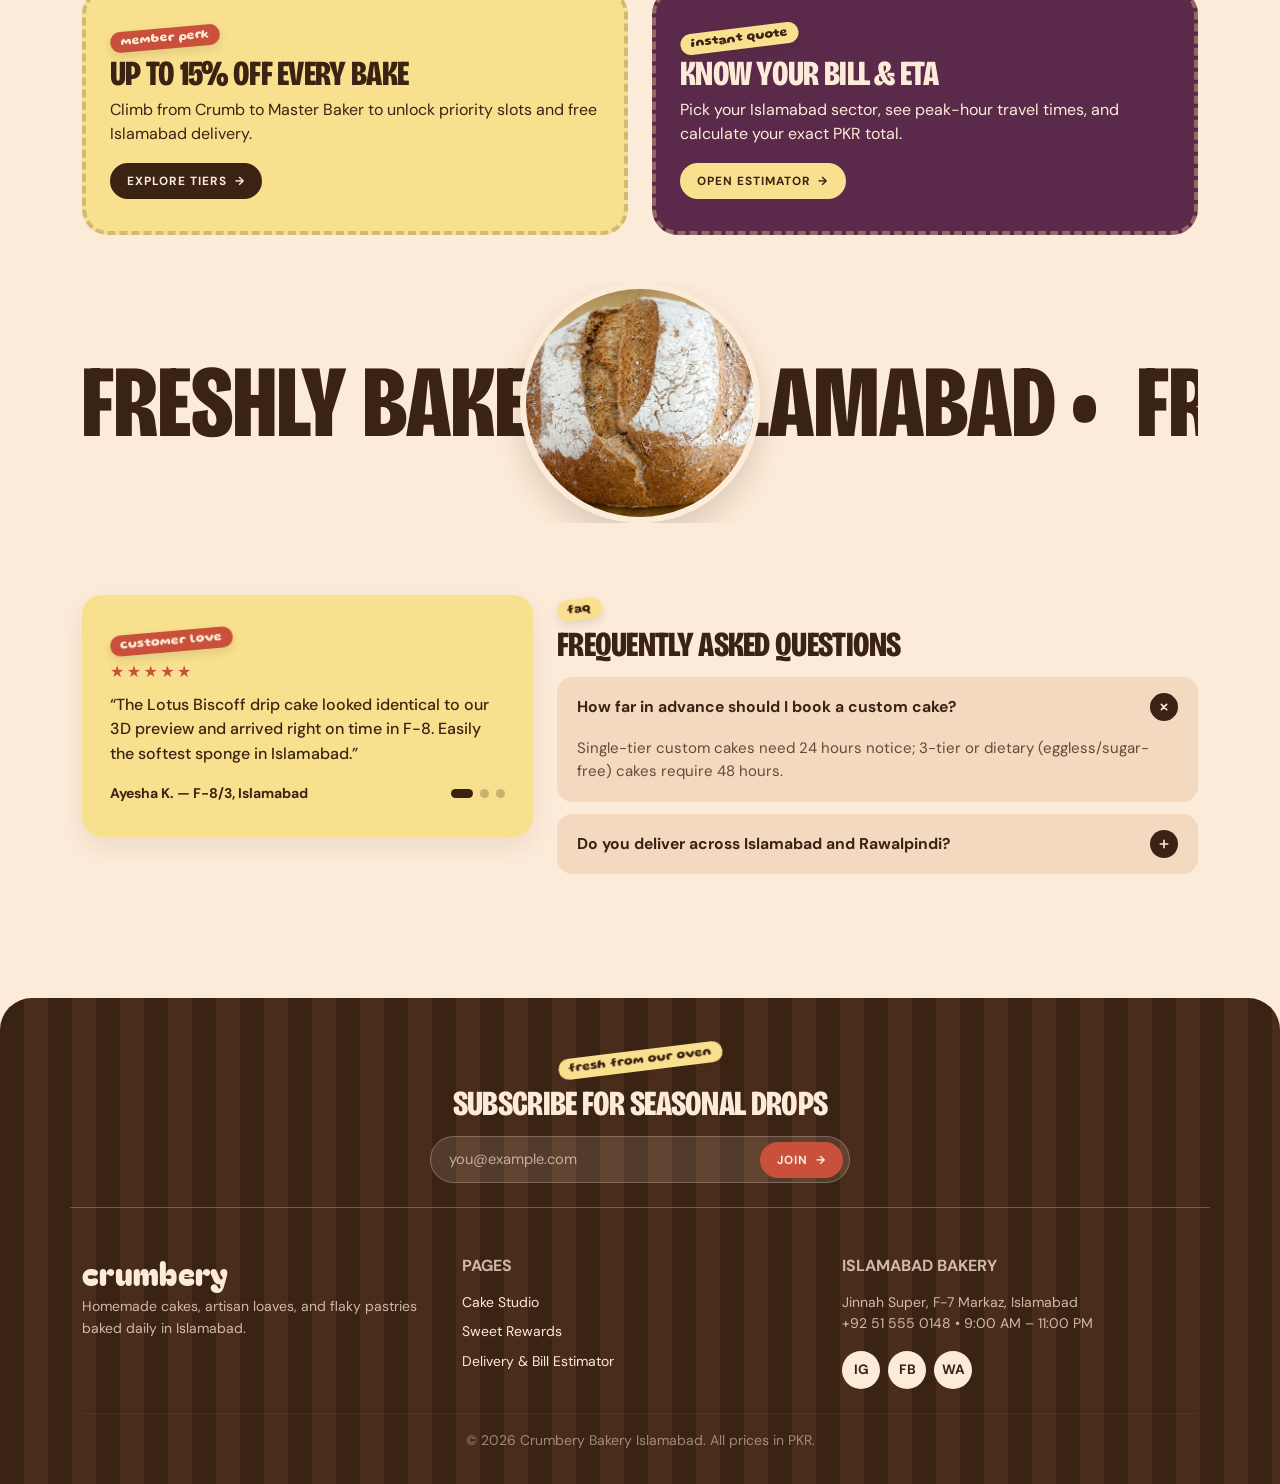
==== commit e92f3798: "revert: restore earlier cake studio, estimator and rewards layouts Bring back the pages, styles and " ====
--- a/index.html
+++ b/index.html
@@ -3,222 +3,290 @@
 <head>
   <meta charset="UTF-8">
   <meta name="viewport" content="width=device-width, initial-scale=1.0">
-  <title>Crumbery — Cake Studio | F-7 Markaz, Islamabad</title>
+  <title>Crumbery — Cake Studio &amp; Homemade Bakery in Islamabad</title>
+  <link rel="preconnect" href="https://fonts.googleapis.com">
+  <link rel="preconnect" href="https://fonts.gstatic.com" crossorigin>
+  <link href="https://fonts.googleapis.com/css2?family=Bagel+Fat+One&family=Bricolage+Grotesque:opsz,wdth,wght@12..96,75..100,700..800&family=DM+Sans:wght@400;500;700&family=Gluten:wght@700;800&display=swap" rel="stylesheet">
   <link href="https://cdn.jsdelivr.net/npm/bootstrap@5.3.3/dist/css/bootstrap.min.css" rel="stylesheet">
   <link rel="stylesheet" href="css/tokens.css">
   <link rel="stylesheet" href="css/components.css">
   <link rel="stylesheet" href="css/pages/studio.css">
 </head>
-<body>
-  <div class="container py-3 py-md-4">
-    <div class="striped-frame">
-      <header id="site-header"></header>
-      <section class="wavy-hero">
-        <div class="row align-items-center g-4">
-          <div class="col-lg-8">
-            <span class="sticker mb-3">baked fresh in F-7</span>
-            <h1 class="font-display display-hero mb-3">
-              Design your <span class="text-terracotta">dream cake</span> in 3D
-            </h1>
-            <p class="fs-5 text-choco-muted mb-4" style="max-width: 54ch;">
-              Pick your sponges, fillings, frosting and toppings, then spin and slice your creation live before sending it to the estimator.
-            </p>
-            <div class="d-flex flex-wrap gap-2">
-              <a class="btn-pill" href="#studio-workspace">Start building <span class="arrow">→</span></a>
-              <a class="btn-pill btn-pill--outline" href="estimate.html">Open estimator <span class="arrow">→</span></a>
-            </div>
-          </div>
+<body id="top">
+  <a class="sr-only-focusable" href="#mainContent">Skip to main content</a>
+
+  <div class="container-xl pt-3">
+    <header class="striped-frame">
+      <div id="siteHeaderSlot"></div>
+
+      <section class="wavy-panel text-center position-relative">
+        <!-- Faint line-art rolling pin doodle -->
+        <svg class="doodle-line mx-auto mb-2" width="54" height="24" viewBox="0 0 64 24" fill="none" aria-hidden="true">
+          <rect x="14" y="6" width="36" height="12" rx="4" stroke="currentColor" stroke-width="2"/>
+          <path d="M4 12h10M50 12h10" stroke="currentColor" stroke-width="2.2" stroke-linecap="round"/>
+          <circle cx="4" cy="12" r="2.2" stroke="currentColor" stroke-width="1.8"/>
+          <circle cx="60" cy="12" r="2.2" stroke="currentColor" stroke-width="1.8"/>
+        </svg>
+
+        <div class="d-inline-block position-relative">
+          <h1 class="display-headline display-headline--hero mb-3">
+            <span class="text-terracotta">Design Your</span><br>Dream Cake
+          </h1>
+          <span class="sticker position-absolute top-0 end-0 translate-middle-y d-none d-sm-inline-block">
+            homemade bakery
+          </span>
+        </div>
+
+        <p class="mx-auto mb-4" style="max-width: 560px;">
+          Crafted fresh in F-7 Markaz, Islamabad. Spin your cake in 3D, peek between sponge layers, slice it open, and get an instant PKR estimate.
+        </p>
+
+        <div class="d-flex flex-wrap justify-content-center gap-3">
+          <a href="#cakeStudioSection" class="pill-btn">
+            Start Designing <span class="pill-btn__arrow" aria-hidden="true">&rarr;</span>
+          </a>
+          <a href="estimate.html" class="pill-btn pill-btn--outline">
+            Delivery Estimator <span class="pill-btn__arrow" aria-hidden="true">&rarr;</span>
+          </a>
         </div>
       </section>
-    </div>
+    </header>
   </div>
 
-  <main id="main-content" class="container py-4">
-    <!-- Cake Studio Workspace -->
-    <section id="studio-workspace" class="studio-grid mb-5" aria-label="Cake Studio">
-      <!-- Left: 3D Stage -->
-      <div class="studio-stage-col">
-        <div class="cake-arch-stage">
-          <div id="cake-viewport" class="c3d-viewport" tabindex="0" role="application" aria-label="Interactive 3D cake preview">
-            <div class="c3d-empty-hint">3D Cake Stage</div>
-          </div>
-          <p id="cake-caption" class="font-display fs-5 text-center mt-3 mb-1" aria-live="polite">
-            2 KG ROUND · VANILLA · 2 LAYERS · BUTTERCREAM
+  <main id="mainContent" class="container-xl py-5">
+    <!-- ==================== CAKE STUDIO ==================== -->
+    <section id="cakeStudioSection" aria-labelledby="studioHeading">
+      <div class="text-center mb-4">
+        <span class="sticker sticker--terracotta sticker--sm mb-2">3d cake studio</span>
+        <h2 id="studioHeading" class="display-headline display-headline--section">
+          Build Every <span class="text-terracotta">Layer &amp; Crumb</span>
+        </h2>
+        <p class="mx-auto mb-0 studio-intro">Build your cake below and watch it change as you choose. Custom cakes need <strong>24 hours’ notice</strong> (48 for four layers or dietary bakes).</p>
+      </div>
+
+      <div class="row g-4 g-lg-5">
+        <!-- Left: the 3D cake -->
+        <div class="col-lg-6">
+          <div class="stage">
+            <div class="c3d" id="cake3d" tabindex="0" role="application"
+                 aria-label="Interactive 3D cake. Drag or use left and right arrows to turn it, up and down arrows to open the layers."></div>
+            <p class="stage__caption" id="cakeCaption"></p>
+            <p class="stage__hint">Drag to turn · Scroll over the cake to open its layers · Tap a layer to look inside</p>
+            <div class="stage__tools">
+              <button type="button" class="chip" id="tOpen" aria-pressed="false">Open layers</button>
+              <button type="button" class="chip" id="tCut" aria-pressed="false">Cut a slice</button>
+              <button type="button" class="chip" id="tReset">Reset view</button>
+            </div>
+            <label class="stage__label" for="tExplode">Separate the layers</label>
+            <input type="range" id="tExplode" class="stage__range" min="0" max="100" value="0">
+            <div class="layer-info" id="layerInfo" aria-live="polite"></div>
+          </div>
+        </div>
+
+        <!-- Right: build steps -->
+        <div class="col-lg-6">
+          <div class="d-flex justify-content-between align-items-center gap-3">
+            <span class="sticker sticker--sm">build your cake</span>
+            <button class="surprise-btn" id="surprise" type="button">✻ Surprise me</button>
+          </div>
+
+          <h3 class="opt-title"><span class="opt-num">1</span>Shape</h3>
+          <div class="chip-row" id="optShape"></div>
+
+          <h3 class="opt-title"><span class="opt-num">2</span>Size</h3>
+          <div class="chip-row" id="optSize"></div>
+
+          <h3 class="opt-title"><span class="opt-num">3</span>Layers</h3>
+          <div class="chip-row" id="optLayers"></div>
+
+          <h3 class="opt-title"><label for="optSponge"><span class="opt-num">4</span>Sponge flavour</label></h3>
+          <select class="form-select crumb-select" id="optSponge"></select>
+          <p class="opt-help">Want different sponges? Tap a layer on the cake to change just that one.</p>
+
+          <h3 class="opt-title"><span class="opt-num">5</span>Filling</h3>
+          <div class="chip-row" id="optFilling"></div>
+
+          <h3 class="opt-title"><span class="opt-num">6</span>Finish</h3>
+          <div class="chip-row" id="optFinish"></div>
+
+          <h3 class="opt-title"><span class="opt-num">7</span>Frosting colour: <em class="opt-em" id="frostName"></em></h3>
+          <div class="swatch-row" id="optFrostRow">
+            <div class="swatch-row" id="optFrost"></div>
+            <label class="swatch-custom">
+              Custom
+              <input type="color" id="optFrostCustom" value="#FBEBD6" aria-label="Pick a custom frosting colour">
+            </label>
+          </div>
+
+          <h3 class="opt-title"><span class="opt-num">8</span>Toppings <small class="opt-small">(pick any)</small></h3>
+          <div class="chip-row" id="optTop"></div>
+
+          <h3 class="opt-title"><label for="optMsg"><span class="opt-num">9</span>Message on the cake</label></h3>
+          <div class="msg-wrap">
+            <input class="form-control crumb-input" id="optMsg" maxlength="24" placeholder="Happy birthday, Zara" aria-describedby="msgCount">
+            <span class="msg-wrap__count" id="msgCount">0/24</span>
+          </div>
+
+          <h3 class="opt-title"><span class="opt-num">10</span>Dietary <small class="opt-small">(optional)</small></h3>
+          <div class="chip-row" id="optDiet"></div>
+
+          <h3 class="opt-title"><label for="optNotes"><span class="opt-num">11</span>Anything else?</label></h3>
+          <textarea class="form-control crumb-input" id="optNotes" rows="3" placeholder="Theme, allergies, the colour of the party napkins…"></textarea>
+
+          <div class="price-panel mt-4" aria-live="polite">
+            <div class="price-panel__top">
+              <div>
+                <p class="price-panel__eyebrow">Your cake</p>
+                <div class="price-panel__price" id="cakePrice">Rs 0</div>
+                <div class="price-panel__meta"><span id="cakeLead"></span> · <span id="cakePoints"></span></div>
+              </div>
+              <div class="d-flex flex-wrap gap-2">
+                <button type="button" class="pill-btn pill-btn--sm pill-btn--ghost" id="saveDesignBtn">Save design</button>
+                <button type="button" class="pill-btn pill-btn--sm pill-btn--terracotta" id="addToEstimateBtn">
+                  Add to estimate <span class="pill-btn__arrow" aria-hidden="true">&rarr;</span>
+                </button>
+              </div>
+            </div>
+            <details class="price-panel__details">
+              <summary>Price breakdown</summary>
+              <ul class="price-lines" id="priceLines"></ul>
+            </details>
+          </div>
+          <p id="afterAdd" class="studio-feedback d-none">Added. <a href="estimate.html">Open the estimator</a> to see delivery time and total, or keep designing.</p>
+          <p id="studioFeedback" class="studio-feedback d-none" role="status"></p>
+        </div>
+      </div>
+    </section>
+
+    <!-- Saved Designs Strip -->
+    <section class="mt-5" aria-labelledby="savedDesignsHeading">
+      <div class="mb-3">
+        <h2 id="savedDesignsHeading" class="display-headline display-headline--sub mb-0">My Saved Designs</h2>
+      </div>
+      <div class="saved-designs-strip" id="savedDesignsStrip"></div>
+    </section>
+
+    <!-- ==================== STORY SECTION (Reference Match) ==================== -->
+    <section class="story-section mt-5" aria-labelledby="storyHeading">
+      <div class="row align-items-center g-4">
+        <div class="col-12 col-lg-5">
+          <img src="assets/images/baker-story.jpg" alt="Crumbery head baker in the Islamabad kitchen" class="rounded-4 w-100 object-fit-cover" style="max-height: 360px;" loading="lazy">
+        </div>
+        <div class="col-12 col-lg-7">
+          <span class="sticker sticker--sm mb-3">our islamabad kitchen</span>
+          <h2 id="storyHeading" class="display-headline display-headline--section text-cream mb-3">
+            We believe baking is about bringing people together with every slice we make.
+          </h2>
+          <p class="opacity-90 mb-4" style="max-width: 540px;">
+            From single-origin cocoa ganache to slow-fermented sourdough, everything at Crumbery is mixed, whipped, and baked in small batches right in F-7 Markaz.
           </p>
-          <p class="small text-choco-muted text-center mb-3">
-            Drag to turn · Scroll over the cake to open its layers · Tap a layer to look inside
-          </p>
-          <div class="d-flex flex-wrap justify-content-center gap-2 mb-3">
-            <button type="button" class="chip" id="btn-toggle-layers" aria-pressed="false">Open layers</button>
-            <button type="button" class="chip" id="btn-toggle-slice" aria-pressed="false">Cut a slice</button>
-            <button type="button" class="chip" id="btn-reset-view">Reset view</button>
-          </div>
-          <div class="mb-3 px-2">
-            <label for="explode-slider" class="form-label small fw-bold d-flex justify-content-between">
-              <span>Separate the layers</span>
-              <span id="explode-pct">0%</span>
-            </label>
-            <input type="range" class="form-range" id="explode-slider" min="0" max="100" value="0">
-          </div>
-          <div id="layer-inspector" class="layer-inspector" aria-live="polite">
-            Tap any layer on the cake to open it and choose its sponge.
-          </div>
-        </div>
-      </div>
-
-      <!-- Right: Numbered Build Steps -->
-      <div class="studio-controls-col">
-        <div class="d-flex flex-wrap align-items-center justify-content-between gap-2 mb-4">
-          <span class="sticker">build your cake</span>
-          <button type="button" id="btn-surprise-me" class="btn-pill btn-pill--outline btn-pill--sm">
-            ✻ Surprise me
-          </button>
-        </div>
-
-        <div id="studio-steps" class="d-grid gap-4"></div>
-
-        <!-- Dark Brown Price Panel -->
-        <div id="studio-price-panel" class="price-panel mt-4" aria-live="polite">
-          <div class="d-flex flex-wrap justify-content-between align-items-baseline gap-2">
-            <span class="text-uppercase small fw-bold" style="letter-spacing: 0.08em;">Your Cake</span>
-            <span id="studio-total-price" class="font-display" style="font-size: clamp(2rem, 4vw, 2.75rem); color: var(--butter);">Rs 4,200</span>
-          </div>
-          <p id="studio-lead-points" class="small mb-3" style="color: rgba(252,235,216,0.85);">
-            Needs 24 hours’ notice · Earn +210 Sweet Points
-          </p>
-          <div class="d-flex flex-wrap gap-2 studio-cta-row">
-            <button type="button" id="btn-save-design" class="btn-pill btn-pill--cream">Save design</button>
-            <button type="button" id="btn-add-estimate" class="btn-pill btn-pill--terracotta">Add to estimate <span class="arrow">→</span></button>
-          </div>
-          <div id="studio-action-feedback" class="small mt-2" style="color: var(--butter);" aria-live="polite"></div>
-          <details class="mt-3">
-            <summary class="small fw-bold" style="cursor: pointer; color: var(--butter);">Price breakdown</summary>
-            <ul id="studio-breakdown" class="list-unstyled small mt-2 mb-0 d-grid gap-1"></ul>
-          </details>
-        </div>
-      </div>
-    </section>
-
-    <!-- Saved Designs -->
-    <section class="mb-5" aria-labelledby="saved-designs-heading">
-      <h2 id="saved-designs-heading" class="font-display display-section mb-3">
-        My <span class="text-terracotta">Saved</span> Designs
-      </h2>
-      <div id="saved-designs-grid" class="row g-3">
-        <div class="col-12">
-          <p class="text-choco-muted">No saved cakes yet — tap “Save design” to keep a copy of your cake here.</p>
-        </div>
-      </div>
-    </section>
-
-    <!-- Story Section -->
-    <section class="story-section mb-5">
-      <div class="row align-items-center g-4">
-        <div class="col-lg-8">
-          <span class="sticker mb-3">from our F-7 oven</span>
-          <h2 class="font-display display-section mb-3">Small-batch baking, zero shortcuts</h2>
-          <p class="mb-0" style="max-width: 60ch;">
-            Every sponge is baked to order with real butter, Belgian cocoa, and seasonal fruit from Islamabad markets. We never freeze our cakes.
-          </p>
-        </div>
-        <div class="col-lg-4 text-lg-end">
-          <a class="btn-pill btn-pill--cream" href="estimate.html">Check delivery ETA <span class="arrow">→</span></a>
-        </div>
-      </div>
-    </section>
-
-    <!-- Promo Cards -->
-    <section class="row g-4 mb-5">
-      <div class="col-md-6">
-        <div class="promo-card promo-card--butter">
-          <div>
-            <span class="sticker sticker--terracotta mb-3">sweet rewards</span>
-            <h2 class="font-display fs-2 mb-2">Earn points on every slice</h2>
-            <p class="mb-4">Join Crumbery Sweet Rewards for 150 bonus points and up to 15% off custom cakes.</p>
-          </div>
-          <div>
-            <a class="btn-pill" href="rewards.html">Join Sweet Rewards <span class="arrow">→</span></a>
-          </div>
-        </div>
-      </div>
-      <div class="col-md-6">
-        <div class="promo-card promo-card--plum">
-          <div>
-            <span class="sticker mb-3">instant quote</span>
-            <h2 class="font-display fs-2 mb-2">Plan your delivery &amp; bill</h2>
-            <p class="mb-4">Combine pastries, sourdough, and your custom cake to see exact delivery fees and timing.</p>
-          </div>
-          <div>
-            <a class="btn-pill btn-pill--cream" href="estimate.html">Open Estimator <span class="arrow">→</span></a>
-          </div>
-        </div>
-      </div>
-    </section>
-
-    <!-- Marquee -->
-    <section class="marquee-band mb-5" aria-label="Freshly baked in Islamabad">
-      <div class="marquee-track" aria-hidden="true">
-        <span class="marquee-text">FRESHLY BAKED IN ISLAMABAD ·</span>
-        <span class="marquee-text">FRESHLY BAKED IN ISLAMABAD ·</span>
-        <span class="marquee-text">FRESHLY BAKED IN ISLAMABAD ·</span>
-        <span class="marquee-text">FRESHLY BAKED IN ISLAMABAD ·</span>
-      </div>
-      <img class="marquee-center-photo" src="assets/images/hero-cake.jpg" alt="Chocolate layer cake">
-    </section>
-
-    <!-- Testimonial Carousel -->
-    <section class="mb-5" aria-label="Customer reviews">
-      <div id="testimonialCarousel" class="carousel slide testimonial-card" data-bs-ride="carousel">
-        <div class="carousel-inner">
-          <div class="carousel-item active">
-            <p class="mb-2" aria-label="5 out of 5 stars">★★★★★</p>
-            <blockquote class="fs-4 fw-bold mb-2">“The 3D studio let us match our pistachio sponge and blush buttercream before ordering. Looked identical in person!”</blockquote>
-            <p class="small text-choco-muted mb-0">— Ayesha K., F-6 Islamabad</p>
-          </div>
-          <div class="carousel-item">
-            <p class="mb-2" aria-label="5 out of 5 stars">★★★★★</p>
-            <blockquote class="fs-4 fw-bold mb-2">“Best sourdough and Lotus Biscoff cheesecake in Jinnah Super. Delivery ETA was spot on.”</blockquote>
-            <p class="small text-choco-muted mb-0">— Hamza R., G-9 Markaz</p>
-          </div>
-        </div>
-        <div class="d-flex gap-2 mt-3">
-          <button type="button" data-bs-target="#testimonialCarousel" data-bs-slide-to="0" class="btn btn-sm btn-dark rounded-pill" aria-label="Review 1">1</button>
-          <button type="button" data-bs-target="#testimonialCarousel" data-bs-slide-to="1" class="btn btn-sm btn-outline-dark rounded-pill" aria-label="Review 2">2</button>
-        </div>
-      </div>
-    </section>
-
-    <!-- Cake FAQ -->
-    <section class="mb-4" aria-labelledby="cake-faq-heading">
-      <h2 id="cake-faq-heading" class="font-display display-section mb-3">Cake <span class="text-terracotta">FAQ</span></h2>
-      <div class="accordion crumbery-faq" id="cakeFaq">
-        <div class="accordion-item">
-          <h3 class="accordion-header">
-            <button class="accordion-button" type="button" data-bs-toggle="collapse" data-bs-target="#faq1">
-              How much notice do custom cakes need?
-            </button>
-          </h3>
-          <div id="faq1" class="accordion-collapse collapse show" data-bs-parent="#cakeFaq">
-            <div class="accordion-body">Standard 2-layer and 3-layer cakes need 24 hours’ notice. 4-layer cakes or dietary options (eggless, sugar-free, nut-free) need 48 hours.</div>
-          </div>
-        </div>
-        <div class="accordion-item">
-          <h3 class="accordion-header">
-            <button class="accordion-button collapsed" type="button" data-bs-toggle="collapse" data-bs-target="#faq2">
-              Can I mix sponge flavours in one cake?
-            </button>
-          </h3>
-          <div id="faq2" class="accordion-collapse collapse" data-bs-parent="#cakeFaq">
-            <div class="accordion-body">Yes! Tap any layer on the 3D cake to open it and pick a different sponge for that specific layer.</div>
+          <a href="rewards.html" class="pill-btn" style="background: var(--cream); color: var(--choco); border-color: var(--cream);">
+            Join Sweet Rewards <span class="pill-btn__arrow" aria-hidden="true">&rarr;</span>
+          </a>
+        </div>
+      </div>
+    </section>
+
+    <!-- ==================== PROMO CARDS ==================== -->
+    <section class="row g-4 mt-4" aria-label="Featured promotions">
+      <div class="col-12 col-md-6">
+        <div class="promo-card promo-card--butter h-100 d-flex flex-column justify-content-between">
+          <div>
+            <span class="sticker sticker--terracotta sticker--sm mb-2">member perk</span>
+            <h3 class="display-headline display-headline--sub mb-2">Up to 15% Off Every Bake</h3>
+            <p class="mb-3">Climb from Crumb to Master Baker to unlock priority slots and free Islamabad delivery.</p>
+          </div>
+          <div>
+            <a href="rewards.html" class="pill-btn pill-btn--sm">
+              Explore Tiers <span class="pill-btn__arrow" aria-hidden="true">&rarr;</span>
+            </a>
+          </div>
+        </div>
+      </div>
+      <div class="col-12 col-md-6">
+        <div class="promo-card promo-card--plum h-100 d-flex flex-column justify-content-between">
+          <div>
+            <span class="sticker sticker--sm mb-2">instant quote</span>
+            <h3 class="display-headline display-headline--sub text-cream mb-2">Know Your Bill &amp; ETA</h3>
+            <p class="opacity-90 mb-3">Pick your Islamabad sector, see peak-hour travel times, and calculate your exact PKR total.</p>
+          </div>
+          <div>
+            <a href="estimate.html" class="pill-btn pill-btn--sm" style="background: var(--butter); color: var(--choco); border-color: var(--butter);">
+              Open Estimator <span class="pill-btn__arrow" aria-hidden="true">&rarr;</span>
+            </a>
+          </div>
+        </div>
+      </div>
+    </section>
+
+    <!-- ==================== MARQUEE SHOWCASE ==================== -->
+    <section class="marquee-showcase my-5" aria-hidden="true">
+      <div class="marquee-band">
+        <div class="marquee-band__track">
+          <span class="marquee-band__text">FRESHLY BAKED IN ISLAMABAD &bull;</span>
+          <span class="marquee-band__text">FRESHLY BAKED IN ISLAMABAD &bull;</span>
+        </div>
+      </div>
+      <img src="assets/images/sourdough-boule.jpg" alt="" class="marquee-showcase__img" loading="lazy">
+    </section>
+
+    <!-- ==================== TESTIMONIAL & FAQ ==================== -->
+    <section class="row g-4 align-items-start mt-2">
+      <div class="col-12 col-lg-5">
+        <div class="testimonial-card">
+          <span class="sticker sticker--terracotta sticker--sm mb-2">customer love</span>
+          <div class="testimonial-card__stars mb-2" aria-label="5 out of 5 stars">&#9733;&#9733;&#9733;&#9733;&#9733;</div>
+          <blockquote class="mb-3 fw-medium">
+            “The Lotus Biscoff drip cake looked identical to our 3D preview and arrived right on time in F-8. Easily the softest sponge in Islamabad.”
+          </blockquote>
+          <div class="d-flex align-items-center justify-content-between">
+            <span class="fw-bold small">Ayesha K. &mdash; F-8/3, Islamabad</span>
+            <div class="testimonial-dots" aria-hidden="true">
+              <span class="testimonial-dot is-active"></span>
+              <span class="testimonial-dot"></span>
+              <span class="testimonial-dot"></span>
+            </div>
+          </div>
+        </div>
+      </div>
+
+      <div class="col-12 col-lg-7">
+        <span class="sticker sticker--sm mb-2">faq</span>
+        <h2 class="display-headline display-headline--sub mb-3">Frequently Asked Questions</h2>
+        <div class="accordion faq-accordion" id="studioFaq">
+          <div class="accordion-item">
+            <h3 class="accordion-header">
+              <button class="accordion-button" type="button" data-bs-toggle="collapse" data-bs-target="#studioFaq1">
+                How far in advance should I book a custom cake?
+              </button>
+            </h3>
+            <div id="studioFaq1" class="accordion-collapse collapse show" data-bs-parent="#studioFaq">
+              <div class="accordion-body">
+                Single-tier custom cakes need 24 hours notice; 3-tier or dietary (eggless/sugar-free) cakes require 48 hours.
+              </div>
+            </div>
+          </div>
+          <div class="accordion-item">
+            <h3 class="accordion-header">
+              <button class="accordion-button collapsed" type="button" data-bs-toggle="collapse" data-bs-target="#studioFaq2">
+                Do you deliver across Islamabad and Rawalpindi?
+              </button>
+            </h3>
+            <div id="studioFaq2" class="accordion-collapse collapse" data-bs-parent="#studioFaq">
+              <div class="accordion-body">
+                Yes! We deliver up to 30 km from F-7 Markaz, including Bahria Town, DHA Phase 2, and Saddar.
+              </div>
+            </div>
           </div>
         </div>
       </div>
     </section>
   </main>
 
-  <footer id="site-footer"></footer>
+  <div id="siteFooterSlot"></div>
 
   <script src="https://cdn.jsdelivr.net/npm/bootstrap@5.3.3/dist/js/bootstrap.bundle.min.js"></script>
+  <script type="module" src="js/layout.js"></script>
   <script type="module" src="js/studio.js"></script>
 </body>
 </html>
--- a/css/tokens.css
+++ b/css/tokens.css
@@ -1,31 +1,47 @@
-/* Crumbery Design System Tokens */
-@import url('https://fonts.googleapis.com/css2?family=Bagel+Fat+One&family=Bricolage+Grotesque:wdth,wght@75,700..800&family=DM+Sans:ital,opsz,wght@0,9..40,400..700;1,9..40,400..700&family=Gluten:wght@600;700&display=swap');
+/* ==========================================================================
+   Crumbery Design System Tokens
+   ========================================================================== */
 
 :root {
-  /* Colours */
+  /* Core Brand Palette */
   --choco: #3B2314;
   --choco-stripe: #4A2C1A;
   --choco-muted: #6A4936;
   --cream: #FCEBD8;
   --tan: #F3D9BF;
+  --tan-hover: #ECD0B2;
   --terracotta: #C9503A;
+  --terracotta-stripe: #BF4834;
   --butter: #F8E08E;
+  --butter-deep: #EFCF69;
   --plum: #5B2A4A;
+  --plum-stripe: #683355;
+
+  /* Semantic Aliases */
+  --bg-page: var(--cream);
+  --bg-card: var(--tan);
+  --text-primary: var(--choco);
+  --text-inverse: var(--cream);
+  --accent-primary: var(--terracotta);
+  --accent-highlight: var(--butter);
+  --border-subtle: rgba(59, 35, 20, 0.14);
+  --focus-ring: 0 0 0 3px var(--butter), 0 0 0 5px var(--choco);
 
   /* Typography */
-  --font-display: 'Bricolage Grotesque', system-ui, -apple-system, sans-serif;
-  --font-wordmark: 'Bagel Fat One', cursive, system-ui, sans-serif;
-  --font-sticker: 'Gluten', cursive, system-ui, sans-serif;
+  --font-display: 'Bricolage Grotesque', system-ui, sans-serif;
+  --font-logo: 'Bagel Fat One', cursive;
+  --font-sticker: 'Gluten', cursive;
   --font-body: 'DM Sans', system-ui, -apple-system, sans-serif;
 
-  /* Radii & Spacing */
-  --radius-sm: 12px;
-  --radius-md: 20px;
-  --radius-lg: 32px;
+  /* Radii */
+  --radius-card: 20px;
+  --radius-section: 32px;
   --radius-pill: 999px;
 
-  /* Shadows & Transitions */
-  --shadow-soft: 0 10px 28px rgba(59, 35, 20, 0.08);
-  --shadow-card: 0 6px 18px rgba(59, 35, 20, 0.06);
-  --ease-out: cubic-bezier(0.22, 1, 0.36, 1);
+  /* Shadows */
+  --shadow-soft: 0 10px 24px rgba(59, 35, 20, 0.08);
+  --shadow-lift: 0 14px 28px rgba(59, 35, 20, 0.16);
+
+  /* Transitions */
+  --ease-snappy: cubic-bezier(0.22, 1, 0.36, 1);
 }
--- a/css/components.css
+++ b/css/components.css
@@ -1,4 +1,7 @@
-/* Crumbery Shared Components */
+/* ==========================================================================
+   Crumbery Shared Components & Signature Shapes
+   ========================================================================== */
+
 *,
 *::before,
 *::after {
@@ -11,107 +14,86 @@
 
 body {
   margin: 0;
-  background-color: var(--cream);
-  color: var(--choco);
+  background-color: var(--bg-page);
+  color: var(--text-primary);
   font-family: var(--font-body);
   font-size: 1rem;
   line-height: 1.55;
-  overflow-x: clip;
   -webkit-font-smoothing: antialiased;
+  overflow-x: hidden;
 }
 
 img {
   max-width: 100%;
-  height: auto;
   display: block;
 }
 
 a {
   color: inherit;
-}
-
-/* Focus states */
+  text-decoration: none;
+}
+
 :focus-visible {
-  outline: 3px solid var(--terracotta);
-  outline-offset: 3px;
-}
-
-/* Skip link */
-.skip-link {
+  outline: none;
+  box-shadow: var(--focus-ring);
+  border-radius: 6px;
+}
+
+.sr-only-focusable:not(:focus):not(:focus-within) {
   position: absolute;
-  left: -9999px;
-  top: 0;
-  z-index: 2000;
-  background: var(--choco);
-  color: var(--cream);
-  padding: 0.75rem 1.25rem;
-  border-radius: var(--radius-pill);
-  font-weight: 700;
-  text-decoration: none;
-}
-
-.skip-link:focus {
-  left: 1rem;
-  top: 1rem;
-}
-
-/* Typography helpers */
-.font-display {
+  width: 1px;
+  height: 1px;
+  padding: 0;
+  margin: -1px;
+  overflow: hidden;
+  clip: rect(0, 0, 0, 0);
+  white-space: nowrap;
+  border: 0;
+}
+
+/* ---------- Typography Helpers ---------- */
+
+.display-headline {
   font-family: var(--font-display);
-  font-variation-settings: "wdth" 75;
+  font-variation-settings: 'wdth' 75, 'opsz' 72;
   font-weight: 800;
   text-transform: uppercase;
-  line-height: 0.95;
-  letter-spacing: -0.01em;
-}
-
-.display-hero {
-  font-size: clamp(2.5rem, 6vw, 4.75rem);
-}
-
-.display-section {
+  line-height: 0.94;
+  letter-spacing: -0.02em;
+  color: var(--choco);
+  margin: 0;
+}
+
+.display-headline--hero {
+  font-size: clamp(2.6rem, 6.5vw, 5.2rem);
+}
+
+.display-headline--section {
   font-size: clamp(2rem, 4.2vw, 3.35rem);
 }
 
+.display-headline--sub {
+  font-size: clamp(1.45rem, 2.8vw, 2.2rem);
+}
+
 .text-terracotta {
-  color: var(--terracotta);
-}
-
-.text-choco-muted {
-  color: var(--choco-muted);
+  color: var(--terracotta) !important;
+}
+
+.text-cream {
+  color: var(--cream) !important;
 }
 
 .wordmark {
-  font-family: var(--font-wordmark);
+  font-family: var(--font-logo);
+  font-weight: 400;
   text-transform: lowercase;
   letter-spacing: 0.01em;
   line-height: 1;
-  text-decoration: none;
-  color: var(--cream);
-}
-
-/* Sticker labels */
-.sticker {
-  display: inline-block;
-  font-family: var(--font-sticker);
-  font-weight: 700;
-  font-size: 0.9rem;
-  line-height: 1.1;
-  padding: 0.35rem 0.9rem;
-  border-radius: var(--radius-pill);
-  background: var(--butter);
-  color: var(--choco);
-  transform: rotate(-7deg);
-  box-shadow: 0 3px 0 rgba(59, 35, 20, 0.14);
-}
-
-.sticker--terracotta {
-  background: var(--terracotta);
-  color: var(--cream);
-  transform: rotate(-6deg);
-}
-
-/* 1. Striped brown frame */
+}
+
+/* ---------- 1. Striped Brown Frame ---------- */
+
 .striped-frame {
   background-color: var(--choco);
   background-image: repeating-linear-gradient(
@@ -121,189 +103,298 @@
     var(--choco-stripe) 24px,
     var(--choco-stripe) 48px
   );
-  border-radius: var(--radius-lg);
-  padding: clamp(0.75rem, 2vw, 1.5rem);
+  border-radius: var(--radius-section);
+  padding: 1rem 1.15rem 1.75rem;
   color: var(--cream);
   position: relative;
 }
 
-/* 2. Wavy cream hero panel */
-.wavy-hero {
+@media (min-width: 768px) {
+  .striped-frame {
+    padding: 1.25rem 2rem 2.25rem;
+  }
+}
+
+/* ---------- 2. Wavy Cream Panel ---------- */
+
+.wavy-panel {
+  position: relative;
   background-color: var(--cream);
   color: var(--choco);
-  border-radius: 24px;
-  position: relative;
-  padding: clamp(2.25rem, 5vw, 4rem) clamp(1.25rem, 4vw, 3rem);
+  border-radius: 28px;
+  padding: 3.25rem 1.25rem 3.5rem;
   margin-top: 0.75rem;
-}
-
-.wavy-hero::before,
-.wavy-hero::after {
-  content: "";
+  /* Crisp scalloped edges top & bottom via radial-gradient mask */
+  --scallop-size: 28px;
+  background-clip: padding-box;
+}
+
+.wavy-panel::before,
+.wavy-panel::after {
+  content: '';
   position: absolute;
-  left: 0;
-  right: 0;
-  height: 18px;
-  background-image: url("data:image/svg+xml,%3Csvg xmlns='http://www.w3.org/2000/svg' viewBox='0 0 40 18'%3E%3Cpath d='M0 18 Q10 0 20 18 Q30 0 40 18 Z' fill='%23FCEBD8'/%3E%3C/svg%3E");
-  background-size: 40px 18px;
+  left: 24px;
+  right: 24px;
+  height: 14px;
+  /* "round" stretches the bumps slightly so the edge always ends on a whole bump */
   background-repeat: round no-repeat;
+  background-size: 28px 14px;
   pointer-events: none;
 }
 
-.wavy-hero::before {
-  top: -17px;
-}
-
-.wavy-hero::after {
-  bottom: -17px;
-  transform: rotate(180deg);
-}
-
-/* 3. Centred Nav */
+.wavy-panel::before {
+  top: -13px;
+  background-image: url("data:image/svg+xml,%3Csvg xmlns='http://www.w3.org/2000/svg' viewBox='0 0 28 14' preserveAspectRatio='none'%3E%3Cpath d='M0 14 Q14 -6 28 14 Z' fill='%23FCEBD8'/%3E%3C/svg%3E");
+}
+
+.wavy-panel::after {
+  bottom: -13px;
+  background-image: url("data:image/svg+xml,%3Csvg xmlns='http://www.w3.org/2000/svg' viewBox='0 0 28 14' preserveAspectRatio='none'%3E%3Cpath d='M0 0 Q14 20 28 0 Z' fill='%23FCEBD8'/%3E%3C/svg%3E");
+}
+
+@media (min-width: 768px) {
+  .wavy-panel {
+    padding: 4rem 3rem 4.25rem;
+  }
+}
+
+/* ---------- 3. Centered Nav & Offcanvas ---------- */
+
 .site-nav {
   display: grid;
   grid-template-columns: 1fr auto 1fr;
   align-items: center;
   gap: 0.75rem;
-  padding: 0.35rem 0.5rem 0.85rem;
-}
-
-.nav-group {
+  padding: 0.25rem 0 0.9rem;
+}
+
+.site-nav__group {
   display: flex;
   align-items: center;
   gap: 1.25rem;
-  flex-wrap: wrap;
-}
-
-.nav-group--right {
+  list-style: none;
+  margin: 0;
+  padding: 0;
+}
+
+.site-nav__group--left {
   justify-content: flex-end;
 }
 
-.nav-link-custom {
-  color: var(--cream);
-  text-decoration: none;
-  font-size: 0.82rem;
+.site-nav__group--right {
+  justify-content: flex-start;
+}
+
+.site-nav__link {
+  font-size: 0.78rem;
   font-weight: 700;
   text-transform: uppercase;
-  letter-spacing: 0.08em;
-  padding: 0.35rem 0.25rem;
-  border-bottom: 2px solid transparent;
-  transition: border-color 0.2s var(--ease-out), color 0.2s var(--ease-out);
+  letter-spacing: 0.1em;
+  color: rgba(252, 235, 216, 0.85);
+  padding: 0.35rem 0.6rem;
+  border-radius: var(--radius-pill);
+  transition: color 0.2s ease, background-color 0.2s ease;
   white-space: nowrap;
 }
 
-.nav-link-custom:hover,
-.nav-link-custom.is-active {
+.site-nav__link:hover,
+.site-nav__link[aria-current="page"] {
   color: var(--butter);
-  border-bottom-color: var(--butter);
-}
-
-.nav-user-badge {
+  background-color: rgba(252, 235, 216, 0.1);
+}
+
+.site-nav__brand {
+  font-size: clamp(1.85rem, 3vw, 2.35rem);
+  color: var(--cream);
+  padding: 0 0.75rem;
+  text-align: center;
+}
+
+.site-nav__brand:hover {
+  color: var(--butter);
+}
+
+.site-nav__auth {
   display: inline-flex;
   align-items: center;
   gap: 0.5rem;
-  font-size: 0.8rem;
+  font-size: 0.78rem;
   color: var(--butter);
-  font-weight: 600;
-}
-
-.nav-signout-btn {
+}
+
+.site-nav__signout {
   background: transparent;
-  border: 1px solid rgba(252, 235, 216, 0.45);
+  border: 1px solid rgba(248, 224, 142, 0.5);
   color: var(--cream);
   border-radius: var(--radius-pill);
   padding: 0.2rem 0.65rem;
-  font-size: 0.75rem;
-  font-weight: 700;
+  font-size: 0.72rem;
+  font-weight: 600;
   text-transform: uppercase;
-  letter-spacing: 0.05em;
+  letter-spacing: 0.06em;
   cursor: pointer;
 }
 
-.nav-signout-btn:hover {
-  background: var(--cream);
-  color: var(--choco);
-}
-
-.mobile-menu-btn {
-  background: rgba(252, 235, 216, 0.14);
-  border: 1px solid rgba(252, 235, 216, 0.35);
+.site-nav__signout:hover {
+  background: var(--butter);
+  color: var(--choco);
+}
+
+.nav-hamburger {
+  background: rgba(252, 235, 216, 0.12);
+  border: 1px solid rgba(252, 235, 216, 0.25);
   color: var(--cream);
   border-radius: var(--radius-pill);
-  padding: 0.35rem 0.75rem;
-  font-size: 0.78rem;
+  padding: 0.4rem 0.8rem;
+  font-size: 0.8rem;
   font-weight: 700;
   text-transform: uppercase;
-  letter-spacing: 0.05em;
-  justify-self: start;
-}
-
+  letter-spacing: 0.08em;
+}
+
+/* Phones: tighten the nav so menu · logo · link fit without touching the frame edge */
 @media (max-width: 767.98px) {
   .site-nav {
-    padding: 0.2rem 0 0.6rem;
     gap: 0.35rem;
   }
-  .wordmark {
-    font-size: 1.65rem;
-  }
-  .nav-link-custom {
-    font-size: 0.74rem;
-    letter-spacing: 0.04em;
-  }
-}
-
-/* 4. Scalloped flower badges */
+
+  .site-nav__brand {
+    font-size: 1.7rem;
+    padding: 0 0.25rem;
+  }
+
+  .site-nav .site-nav__link,
+  .nav-hamburger {
+    font-size: 0.7rem;
+    letter-spacing: 0.06em;
+    padding: 0.35rem 0.55rem;
+  }
+}
+
+.offcanvas-crumbery {
+  background-color: var(--choco);
+  color: var(--cream);
+}
+
+.offcanvas-crumbery .btn-close {
+  filter: invert(1) sepia(1) saturate(0.2) hue-rotate(340deg) brightness(1.1);
+}
+
+/* ---------- Stickers & Handwritten Pills ---------- */
+
+.sticker {
+  display: inline-block;
+  font-family: var(--font-sticker);
+  font-weight: 700;
+  font-size: 0.92rem;
+  line-height: 1.05;
+  padding: 0.35rem 0.85rem;
+  border-radius: var(--radius-pill);
+  background-color: var(--butter);
+  color: var(--choco);
+  transform: rotate(-7deg);
+  box-shadow: 0 4px 10px rgba(59, 35, 20, 0.12);
+  user-select: none;
+}
+
+.sticker--terracotta {
+  background-color: var(--terracotta);
+  color: var(--cream);
+  transform: rotate(-5deg);
+}
+
+.sticker--sm {
+  font-size: 0.78rem;
+  padding: 0.24rem 0.65rem;
+}
+
+/* ---------- 4. Scalloped "Flower" Badges ---------- */
+
 .flower-badge {
+  position: relative;
+  width: 96px;
+  height: 96px;
+  display: inline-flex;
+  align-items: center;
+  justify-content: center;
+  background-repeat: no-repeat;
+  background-position: center;
+  background-size: contain;
+  background-image: url("data:image/svg+xml,%3Csvg xmlns='http://www.w3.org/2000/svg' viewBox='0 0 100 100'%3E%3Cpath d='M50 3 C57 3 60 11 67 13 C74 15 80 10 85 15 C90 20 85 26 87 33 C89 40 97 43 97 50 C97 57 89 60 87 67 C85 74 90 80 85 85 C80 90 74 85 67 87 C60 89 57 97 50 97 C43 97 40 89 33 87 C26 85 20 90 15 85 C10 80 15 74 13 67 C11 60 3 57 3 50 C3 43 11 40 13 33 C15 26 10 20 15 15 C20 10 26 15 33 13 C40 11 43 3 50 3 Z' fill='%23F8E08E'/%3E%3C/svg%3E");
+  transition: transform 0.25s var(--ease-snappy);
+}
+
+.flower-badge--terracotta,
+.flower-badge.is-active {
+  background-image: url("data:image/svg+xml,%3Csvg xmlns='http://www.w3.org/2000/svg' viewBox='0 0 100 100'%3E%3Cpath d='M50 3 C57 3 60 11 67 13 C74 15 80 10 85 15 C90 20 85 26 87 33 C89 40 97 43 97 50 C97 57 89 60 87 67 C85 74 90 80 85 85 C80 90 74 85 67 87 C60 89 57 97 50 97 C43 97 40 89 33 87 C26 85 20 90 15 85 C10 80 15 74 13 67 C11 60 3 57 3 50 C3 43 11 40 13 33 C15 26 10 20 15 15 C20 10 26 15 33 13 C40 11 43 3 50 3 Z' fill='%23C9503A'/%3E%3C/svg%3E");
+}
+
+.flower-badge--sm {
   width: 68px;
   height: 68px;
-  display: grid;
-  place-items: center;
-  background: var(--butter);
-  color: var(--choco);
-  border-radius: 50%;
-  clip-path: polygon(
-    50% 0%, 63% 10%, 79% 6%, 86% 21%, 98% 30%, 93% 46%,
-    100% 60%, 88% 72%, 90% 88%, 74% 92%, 63% 100%, 50% 94%,
-    37% 100%, 26% 92%, 10% 88%, 12% 72%, 0% 60%, 7% 46%,
-    2% 30%, 14% 21%, 21% 6%, 37% 10%
-  );
-  transition: transform 0.2s var(--ease-out), background-color 0.2s var(--ease-out);
-  flex-shrink: 0;
-}
-
-.flower-badge.is-active {
-  background: var(--terracotta);
-  color: var(--cream);
-}
-
-/* 5. Product cards */
+}
+
+.flower-badge-btn {
+  background: transparent;
+  border: 0;
+  padding: 0.25rem;
+  display: inline-flex;
+  flex-direction: column;
+  align-items: center;
+  gap: 0.45rem;
+  cursor: pointer;
+  color: var(--choco);
+}
+
+.flower-badge-btn:hover .flower-badge {
+  transform: scale(1.06) rotate(4deg);
+}
+
+.flower-badge-btn__label {
+  font-size: 0.78rem;
+  font-weight: 700;
+  text-transform: uppercase;
+  letter-spacing: 0.08em;
+}
+
+.flower-badge-btn.is-active .flower-badge-btn__label {
+  color: var(--terracotta);
+}
+
+/* ---------- 5. Product Cards ---------- */
+
 .product-card {
-  background: var(--tan);
-  border-radius: var(--radius-md);
-  padding: 1rem;
+  background-color: var(--tan);
+  border-radius: var(--radius-card);
+  padding: 1.25rem;
   display: flex;
   flex-direction: column;
   height: 100%;
-  box-shadow: var(--shadow-card);
-  transition: transform 0.2s var(--ease-out);
+  transition: transform 0.25s var(--ease-snappy), box-shadow 0.25s var(--ease-snappy);
 }
 
 .product-card:hover {
-  transform: translateY(-3px);
-}
-
-.product-card__img-wrap {
+  transform: translateY(-4px);
+  box-shadow: var(--shadow-soft);
+}
+
+.product-card__media {
+  aspect-ratio: 4 / 3;
   border-radius: 14px;
   overflow: hidden;
-  aspect-ratio: 4 / 3;
-  background: var(--cream);
-  margin-bottom: 0.85rem;
-}
-
-.product-card__img {
+  background-color: rgba(252, 235, 216, 0.55);
+  margin-bottom: 1rem;
+}
+
+.product-card__media img {
   width: 100%;
   height: 100%;
   object-fit: cover;
+  transition: transform 0.35s var(--ease-snappy);
+}
+
+.product-card:hover .product-card__media img {
+  transform: scale(1.04);
 }
 
 .product-card__cat {
@@ -312,12 +403,14 @@
   text-transform: uppercase;
   letter-spacing: 0.08em;
   color: var(--choco-muted);
+  margin-bottom: 0.2rem;
 }
 
 .product-card__title {
-  font-weight: 700;
   font-size: 1.05rem;
-  margin: 0.2rem 0 0.75rem;
+  font-weight: 700;
+  color: var(--choco);
+  margin: 0 0 1rem;
 }
 
 .product-card__footer {
@@ -325,203 +418,153 @@
   display: flex;
   align-items: center;
   justify-content: space-between;
-  gap: 0.5rem;
+  gap: 0.75rem;
 }
 
 .product-card__price {
   font-weight: 700;
-  font-size: 1rem;
-}
-
-/* 6. Pill buttons */
-.btn-pill {
+  font-size: 1.05rem;
+  color: var(--choco);
+}
+
+/* ---------- 6. Pill Buttons ---------- */
+
+.pill-btn {
   display: inline-flex;
   align-items: center;
   justify-content: center;
   gap: 0.5rem;
-  background: var(--choco);
+  background-color: var(--choco);
   color: var(--cream);
   border: 2px solid var(--choco);
   border-radius: var(--radius-pill);
-  padding: 0.7rem 1.35rem;
-  font-size: 0.85rem;
+  padding: 0.65rem 1.35rem;
+  font-size: 0.8rem;
   font-weight: 700;
   text-transform: uppercase;
-  letter-spacing: 0.06em;
-  text-decoration: none;
+  letter-spacing: 0.08em;
   cursor: pointer;
-  transition: transform 0.2s var(--ease-out), background-color 0.2s var(--ease-out), color 0.2s var(--ease-out);
-}
-
-.btn-pill .arrow {
-  display: inline-block;
-  transition: transform 0.2s var(--ease-out);
-}
-
-.btn-pill:hover {
+  transition: transform 0.2s var(--ease-snappy), background-color 0.2s ease, box-shadow 0.2s ease;
+}
+
+.pill-btn:hover:not(:disabled) {
   transform: translateY(-2px);
-  color: var(--cream);
-}
-
-.btn-pill:hover .arrow {
-  transform: translateX(4px);
-}
-
-.btn-pill--outline {
-  background: transparent;
-  color: var(--choco);
-}
-
-.btn-pill--outline:hover {
-  background: var(--choco);
-  color: var(--cream);
-}
-
-.btn-pill--terracotta {
-  background: var(--terracotta);
-  border-color: var(--terracotta);
-  color: var(--cream);
-}
-
-.btn-pill--terracotta:hover {
-  background: #b5432e;
-  border-color: #b5432e;
-  color: var(--cream);
-}
-
-.btn-pill--cream {
-  background: var(--cream);
-  border-color: var(--cream);
-  color: var(--choco);
-}
-
-.btn-pill--cream:hover {
-  background: var(--butter);
-  border-color: var(--butter);
-  color: var(--choco);
-}
-
-.btn-pill--sm {
-  padding: 0.42rem 0.9rem;
-  font-size: 0.76rem;
-}
-
-.btn-pill:disabled {
+  background-color: var(--choco-stripe);
+  color: var(--cream);
+  box-shadow: var(--shadow-soft);
+}
+
+.pill-btn:disabled {
   opacity: 0.5;
   cursor: not-allowed;
-  transform: none;
-}
-
-/* 7. Chips */
-.chip {
-  display: inline-flex;
-  align-items: center;
-  gap: 0.45rem;
-  background: var(--cream);
-  color: var(--choco);
-  border: 1.5px solid rgba(59, 35, 20, 0.3);
-  border-radius: var(--radius-pill);
-  padding: 0.45rem 0.95rem;
-  font-size: 0.88rem;
-  font-weight: 600;
-  cursor: pointer;
-  transition: background-color 0.18s var(--ease-out), color 0.18s var(--ease-out), border-color 0.18s var(--ease-out);
-}
-
-.chip:hover {
-  border-color: var(--choco);
-}
-
-.chip.is-active {
-  background: var(--choco);
-  color: var(--cream);
-  border-color: var(--choco);
-}
-
-.chip__price {
-  font-size: 0.76rem;
-  opacity: 0.85;
-}
-
-.chip.is-active .chip__price {
-  color: var(--butter);
-  opacity: 1;
-}
-
-/* 8. Red story section */
+}
+
+.pill-btn--sm {
+  padding: 0.42rem 0.95rem;
+  font-size: 0.74rem;
+}
+
+.pill-btn--outline {
+  background-color: transparent;
+  color: var(--choco);
+}
+
+.pill-btn--outline:hover:not(:disabled) {
+  background-color: var(--choco);
+  color: var(--cream);
+}
+
+.pill-btn--terracotta {
+  background-color: var(--terracotta);
+  border-color: var(--terracotta);
+  color: var(--cream);
+}
+
+.pill-btn--terracotta:hover:not(:disabled) {
+  background-color: var(--terracotta-stripe);
+  border-color: var(--terracotta-stripe);
+}
+
+.pill-btn__arrow {
+  display: inline-block;
+  transition: transform 0.2s var(--ease-snappy);
+}
+
+.pill-btn:hover:not(:disabled) .pill-btn__arrow {
+  transform: translateX(4px);
+}
+
+/* ---------- 7. Red Story Section ---------- */
+
 .story-section {
   background-color: var(--terracotta);
   background-image: repeating-linear-gradient(
     90deg,
-    rgba(59, 35, 20, 0.06) 0,
-    rgba(59, 35, 20, 0.06) 28px,
-    transparent 28px,
-    transparent 56px
+    var(--terracotta) 0,
+    var(--terracotta) 28px,
+    var(--terracotta-stripe) 28px,
+    var(--terracotta-stripe) 56px
   );
-  color: var(--cream);
-  border-radius: var(--radius-lg);
-  padding: clamp(2rem, 5vw, 3.5rem);
-}
-
-/* 9. Scalloped promo cards */
-.promo-card {
-  border-radius: var(--radius-lg);
-  padding: 2rem;
+  border-radius: var(--radius-section);
+  color: var(--cream);
+  padding: 2.5rem 1.5rem;
   position: relative;
   overflow: hidden;
-  height: 100%;
-  display: flex;
-  flex-direction: column;
-  justify-content: space-between;
+}
+
+@media (min-width: 768px) {
+  .story-section {
+    padding: 3.5rem 3rem;
+  }
+}
+
+/* ---------- 8. Scalloped Promo Cards ---------- */
+
+.promo-card {
+  position: relative;
+  border-radius: 26px;
+  padding: 2rem 1.5rem;
+  overflow: hidden;
+  border: 4px dashed rgba(252, 235, 216, 0.6);
 }
 
 .promo-card--butter {
-  background: var(--butter);
-  color: var(--choco);
+  background-color: var(--butter);
+  color: var(--choco);
+  border-color: rgba(59, 35, 20, 0.2);
 }
 
 .promo-card--plum {
-  background: var(--plum);
-  color: var(--cream);
-}
-
-/* 10. Marquee */
+  background-color: var(--plum);
+  color: var(--cream);
+  border-color: rgba(248, 224, 142, 0.35);
+}
+
+/* ---------- 9. Marquee Text ---------- */
+
 .marquee-band {
   position: relative;
   overflow: hidden;
-  padding: 2.5rem 0;
-  display: grid;
-  place-items: center;
-}
-
-.marquee-track {
+  padding: 2rem 0;
+  user-select: none;
+}
+
+.marquee-band__track {
   display: flex;
   width: max-content;
   gap: 2.5rem;
-  animation: crumbery-marquee 24s linear infinite;
-}
-
-.marquee-text {
+  animation: crumbery-marquee 22s linear infinite;
+}
+
+.marquee-band__text {
   font-family: var(--font-display);
-  font-variation-settings: "wdth" 75;
+  font-variation-settings: 'wdth' 75;
   font-weight: 800;
-  font-size: clamp(2.5rem, 7vw, 5.25rem);
+  font-size: clamp(3rem, 8vw, 6.5rem);
   text-transform: uppercase;
-  color: rgba(59, 35, 20, 0.14);
+  line-height: 0.95;
+  color: var(--choco);
   white-space: nowrap;
-  line-height: 1;
-}
-
-.marquee-center-photo {
-  position: relative;
-  z-index: 2;
-  width: 150px;
-  height: 150px;
-  border-radius: 50%;
-  border: 6px solid var(--cream);
-  box-shadow: var(--shadow-soft);
-  object-fit: cover;
-  margin-top: -4.25rem;
 }
 
 @keyframes crumbery-marquee {
@@ -533,105 +576,170 @@
   }
 }
 
-/* 11. Testimonial card */
+/* ---------- 10. Testimonial Card ---------- */
+
 .testimonial-card {
-  background: var(--butter);
-  color: var(--choco);
-  border-radius: var(--radius-lg);
-  padding: clamp(1.75rem, 4vw, 2.75rem);
-}
-
-/* 12. FAQ Accordion */
-.crumbery-faq .accordion-item {
-  background: var(--tan);
-  border: none;
-  border-radius: var(--radius-md) !important;
+  background-color: var(--butter);
+  color: var(--choco);
+  border-radius: var(--radius-card);
+  padding: 2rem 1.75rem;
+  box-shadow: var(--shadow-soft);
+}
+
+.testimonial-card__stars {
+  color: var(--terracotta);
+  letter-spacing: 0.15em;
+  font-size: 1rem;
+}
+
+.testimonial-dots {
+  display: flex;
+  justify-content: center;
+  gap: 0.45rem;
+}
+
+.testimonial-dot {
+  width: 9px;
+  height: 9px;
+  border-radius: 50%;
+  border: 0;
+  padding: 0;
+  background-color: rgba(59, 35, 20, 0.25);
+  cursor: pointer;
+}
+
+.testimonial-dot.is-active {
+  background-color: var(--choco);
+  width: 22px;
+  border-radius: 999px;
+}
+
+/* ---------- 11. Restyled Bootstrap FAQ Accordion ---------- */
+
+.faq-accordion .accordion-item {
+  background-color: var(--tan);
+  border: 0;
+  border-radius: 16px !important;
   margin-bottom: 0.75rem;
   overflow: hidden;
 }
 
-.crumbery-faq .accordion-button {
-  background: var(--tan);
-  color: var(--choco);
-  font-weight: 700;
-  padding: 1.1rem 1.25rem;
-  box-shadow: none;
-}
-
-.crumbery-faq .accordion-button::after {
+.faq-accordion .accordion-button {
+  background-color: var(--tan);
+  color: var(--choco);
+  font-weight: 700;
+  font-size: 0.98rem;
+  padding: 1rem 1.25rem;
+  box-shadow: none !important;
+}
+
+.faq-accordion .accordion-button::after {
   background-color: var(--choco);
+  color: var(--cream);
   border-radius: 50%;
   width: 28px;
   height: 28px;
-  background-size: 14px;
+  background-size: 12px;
   background-position: center;
-  filter: invert(1);
-}
-
-.crumbery-faq .accordion-body {
-  background: var(--tan);
+  background-image: url("data:image/svg+xml,%3Csvg xmlns='http://www.w3.org/2000/svg' viewBox='0 0 16 16'%3E%3Cpath stroke='%23FCEBD8' stroke-width='2.2' stroke-linecap='round' d='M8 3v10M3 8h10'/%3E%3C/svg%3E");
+  transition: transform 0.2s ease;
+}
+
+.faq-accordion .accordion-button:not(.collapsed)::after {
+  transform: rotate(45deg);
+}
+
+.faq-accordion .accordion-body {
+  background-color: var(--tan);
   color: var(--choco-muted);
-  padding-top: 0;
-}
-
-/* 13. Footer */
+  padding: 0 1.25rem 1.15rem;
+  font-size: 0.94rem;
+}
+
+/* ---------- 12. Footer ---------- */
+
 .site-footer {
-  background: var(--choco);
-  color: var(--cream);
-  border-radius: var(--radius-lg) var(--radius-lg) 0 0;
-  padding: clamp(2.5rem, 5vw, 4rem) 0 2rem;
+  background-color: var(--choco);
+  background-image: repeating-linear-gradient(
+    90deg,
+    var(--choco) 0,
+    var(--choco) 24px,
+    var(--choco-stripe) 24px,
+    var(--choco-stripe) 48px
+  );
+  color: var(--cream);
+  border-radius: var(--radius-section) var(--radius-section) 0 0;
+  padding: 3rem 1.5rem 2rem;
   margin-top: 4rem;
 }
 
-.footer-link {
-  color: rgba(252, 235, 216, 0.82);
-  text-decoration: none;
-}
-
-.footer-link:hover {
-  color: var(--butter);
-}
-
-.social-icon-btn {
+.footer-newsletter {
+  display: flex;
+  gap: 0.5rem;
+  background-color: rgba(252, 235, 216, 0.12);
+  border: 1px solid rgba(252, 235, 216, 0.25);
+  border-radius: var(--radius-pill);
+  padding: 0.3rem 0.35rem 0.3rem 1rem;
+  max-width: 420px;
+  margin: 0 auto;
+}
+
+.footer-newsletter input {
+  flex: 1;
+  min-width: 0;
+  background: transparent;
+  border: 0;
+  color: var(--cream);
+  font-size: 0.92rem;
+}
+
+.footer-newsletter input::placeholder {
+  color: rgba(252, 235, 216, 0.65);
+}
+
+.footer-newsletter input:focus {
+  outline: none;
+}
+
+.social-circle {
   width: 38px;
   height: 38px;
   border-radius: 50%;
-  background: rgba(252, 235, 216, 0.14);
-  color: var(--cream);
-  display: inline-grid;
-  place-items: center;
-  text-decoration: none;
+  background-color: var(--cream);
+  color: var(--choco);
+  display: inline-flex;
+  align-items: center;
+  justify-content: center;
   font-weight: 700;
   font-size: 0.85rem;
-}
-
-.social-icon-btn:hover {
-  background: var(--butter);
-  color: var(--choco);
-}
-
-/* Number badge */
-.step-num-badge {
-  width: 32px;
-  height: 32px;
-  border-radius: 50%;
-  background: var(--choco);
-  color: var(--cream);
-  display: inline-grid;
-  place-items: center;
-  font-weight: 700;
-  font-size: 0.9rem;
-  flex-shrink: 0;
-}
-
-/* Reduced motion */
+  transition: transform 0.2s ease, background-color 0.2s ease;
+}
+
+.social-circle:hover {
+  transform: translateY(-2px);
+  background-color: var(--butter);
+  color: var(--choco);
+}
+
+/* ---------- 13. Faint Line-Art Bakery Doodles ---------- */
+
+.doodle-line {
+  pointer-events: none;
+  opacity: 0.18;
+  color: currentColor;
+}
+
+/* ---------- Reduced Motion Support ---------- */
+
 @media (prefers-reduced-motion: reduce) {
   html {
     scroll-behavior: auto;
   }
-  .marquee-track {
+
+  .marquee-band__track {
     animation: none;
   }
+
   *,
   *::before,
   *::after {
--- a/css/pages/studio.css
+++ b/css/pages/studio.css
@@ -1,65 +1,96 @@
-/* Cake Studio Page Styles */
-.studio-grid {
-  display: grid;
-  grid-template-columns: minmax(0, 1fr);
-  gap: 2rem;
-  align-items: start;
+/* ==========================================================================
+   Page 1: Cake Studio (index.html)
+   Layout follows a "stage + numbered build steps" pattern;
+   colours, fonts and shapes come from the Crumbery design system.
+   ========================================================================== */
+
+.studio-intro {
+  max-width: 560px;
+  margin-top: 0.75rem;
+  color: var(--choco-muted);
+}
+
+/* ---------- Stage (left column) ---------- */
+
+.stage {
+  position: relative;
+  background-color: var(--tan);
+  background-image: repeating-linear-gradient(90deg, transparent 0 24px, rgba(255, 255, 255, 0.18) 24px 48px);
+  border-radius: 999px 999px var(--radius-section) var(--radius-section);
+  padding: 3rem 1.5rem 1.5rem;
+  box-shadow: var(--shadow-soft);
 }
 
 @media (min-width: 992px) {
-  .studio-grid {
-    grid-template-columns: minmax(0, 1.05fr) minmax(0, 1fr);
+  .stage {
+    position: sticky;
+    top: 1rem;
   }
-  .studio-stage-col {
-    position: sticky;
-    top: 1.25rem;
-  }
-}
-
-.cake-arch-stage {
-  background-color: var(--tan);
-  background-image: repeating-linear-gradient(
-    90deg,
-    rgba(59, 35, 20, 0.03) 0,
-    rgba(59, 35, 20, 0.03) 22px,
-    transparent 22px,
-    transparent 44px
-  );
-  border-radius: 999px 999px 32px 32px;
-  padding: 2rem 1.25rem 1.5rem;
-  box-shadow: var(--shadow-soft);
-}
-
-.c3d-viewport {
+}
+
+.stage__caption {
+  text-align: center;
+  font-family: var(--font-display);
+  font-weight: 800;
+  font-stretch: 75%;
+  text-transform: uppercase;
+  font-size: 1.15rem;
+  line-height: 1.1;
+  margin: 0.25rem 0 0.35rem;
+}
+
+.stage__hint {
+  text-align: center;
+  font-size: 0.76rem;
+  color: var(--choco-muted);
+  margin: 0;
+}
+
+.stage__tools {
+  display: flex;
+  flex-wrap: wrap;
+  justify-content: center;
+  gap: 0.5rem;
+  margin-top: 1rem;
+}
+
+.stage__label {
+  display: block;
+  text-align: center;
+  font-size: 0.72rem;
+  font-weight: 800;
+  letter-spacing: 0.08em;
+  text-transform: uppercase;
+  margin: 1rem 0 0.35rem;
+}
+
+.stage__range {
+  width: 100%;
+  accent-color: var(--terracotta);
+}
+
+/* ---------- 3D cake ---------- */
+
+.c3d {
   position: relative;
   height: 430px;
   perspective: 1100px;
   perspective-origin: 50% 25%;
+  cursor: grab;
+  touch-action: pan-y;
+  user-select: none;
+  -webkit-user-select: none;
+  outline: none;
   overflow: hidden;
-  touch-action: pan-y;
-  cursor: grab;
-  user-select: none;
-}
-
-.c3d-viewport:active {
+  border-radius: 999px 999px 24px 24px;
+}
+
+.c3d:focus-visible {
+  box-shadow: var(--focus-ring);
+}
+
+.c3d.grabbing {
   cursor: grabbing;
-}
-
-@media (max-width: 575.98px) {
-  .c3d-viewport {
-    height: 340px;
-  }
-  .studio-cta-row .btn-pill {
-    width: 100%;
-  }
-}
-
-.c3d-empty-hint {
-  height: 100%;
-  display: grid;
-  place-items: center;
-  color: var(--choco-muted);
-  font-weight: 700;
 }
 
 .c3d-world {
@@ -84,6 +115,7 @@
   transition: opacity 0.35s;
 }
 
+/* per-facet shading, driven by --d from JS */
 .c3d-world .f::after {
   content: '';
   position: absolute;
@@ -159,6 +191,7 @@
   clip-path: polygon(10% 30%, 55% 0, 100% 40%, 80% 100%, 20% 85%);
 }
 
+/* striped candle stick; the top 14px is left clear for the flame */
 .c3d-world .candle {
   border-radius: 3px 3px 1px 1px;
   background: repeating-linear-gradient(135deg, var(--butter) 0 4px, var(--terracotta) 4px 8px) 0 14px / 100% calc(100% - 14px) no-repeat;
@@ -181,74 +214,486 @@
   to { transform: scaleY(1.15) rotate(3deg); }
 }
 
+.c3d-msg {
+  position: absolute;
+  inset: 0;
+  display: flex;
+  align-items: center;
+  justify-content: center;
+  text-align: center;
+  padding: 22%;
+  font-family: var(--font-sticker);
+  font-weight: 800;
+  line-height: 1.05;
+  word-break: break-word;
+}
+
+/* ---------- Layer inspector ---------- */
+
+.layer-info {
+  border-top: 1.5px dashed rgba(59, 35, 20, 0.2);
+  margin-top: 1.2rem;
+  padding-top: 1rem;
+  min-height: 92px;
+}
+
+.layer-info__empty {
+  text-align: center;
+  font-size: 0.85rem;
+  color: var(--choco-muted);
+  margin: 0;
+}
+
+.layer-info__row {
+  display: flex;
+  gap: 0.85rem;
+  align-items: center;
+}
+
+.layer-info__eyebrow {
+  font-size: 0.7rem;
+  font-weight: 800;
+  letter-spacing: 0.08em;
+  text-transform: uppercase;
+  color: var(--terracotta);
+  margin: 0 0 0.3rem;
+}
+
+.layer-info__note {
+  display: block;
+  margin-top: 0.3rem;
+  color: var(--choco-muted);
+}
+
+.layer-info__nav {
+  display: flex;
+  flex-direction: column;
+  gap: 0.3rem;
+}
+
+.xsec {
+  width: 64px;
+  height: 48px;
+  flex: none;
+  border: 2px solid var(--choco);
+  border-radius: 8px;
+}
+
+/* ---------- Build steps (right column) ---------- */
+
+.surprise-btn {
+  background: none;
+  border: 0;
+  border-bottom: 2px solid var(--terracotta);
+  color: var(--choco);
+  font-weight: 700;
+  font-size: 0.85rem;
+  padding: 0.15rem 0;
+}
+
+.surprise-btn:hover {
+  color: var(--terracotta);
+}
+
+.opt-title {
+  display: flex;
+  align-items: center;
+  flex-wrap: wrap;
+  gap: 0.25rem 0.55rem;
+  font-family: var(--font-display);
+  font-weight: 800;
+  font-stretch: 75%;
+  text-transform: uppercase;
+  font-size: 1.3rem;
+  line-height: 1;
+  margin: 1.75rem 0 0.7rem;
+}
+
+.opt-title label {
+  display: inline-flex;
+  align-items: center;
+  gap: 0.55rem;
+  margin: 0;
+}
+
+.opt-num {
+  display: inline-grid;
+  place-items: center;
+  width: 1.7rem;
+  height: 1.7rem;
+  border-radius: 50%;
+  background: var(--choco);
+  color: var(--cream);
+  font-family: var(--font-body);
+  font-stretch: 100%;
+  font-size: 0.78rem;
+  font-weight: 700;
+  flex: none;
+}
+
+.opt-em {
+  font-family: var(--font-sticker);
+  font-style: normal;
+  text-transform: none;
+  font-size: 1rem;
+  color: var(--terracotta);
+}
+
+.opt-small {
+  font-family: var(--font-body);
+  font-stretch: 100%;
+  text-transform: none;
+  font-size: 0.8rem;
+  font-weight: 500;
+  color: var(--choco-muted);
+}
+
+.opt-help {
+  font-size: 0.8rem;
+  color: var(--choco-muted);
+  margin: 0.45rem 0 0;
+}
+
+.chip-row {
+  display: flex;
+  flex-wrap: wrap;
+  gap: 0.5rem;
+}
+
+.chip {
+  display: inline-flex;
+  align-items: center;
+  gap: 0.4rem;
+  background: var(--cream);
+  color: var(--choco);
+  border: 1.5px solid rgba(59, 35, 20, 0.22);
+  border-radius: var(--radius-pill);
+  padding: 0.45rem 1rem;
+  font-family: var(--font-body);
+  font-size: 0.84rem;
+  font-weight: 600;
+  line-height: 1.2;
+  cursor: pointer;
+  transition: background-color 0.18s ease, color 0.18s ease, border-color 0.18s ease, transform 0.18s var(--ease-snappy);
+}
+
+.chip:hover:not(:disabled) {
+  border-color: var(--choco);
+  transform: translateY(-1px);
+}
+
+.chip:active:not(:disabled) {
+  transform: translateY(0) scale(0.97);
+}
+
+.chip.is-active {
+  background: var(--choco);
+  color: var(--cream);
+  border-color: var(--choco);
+}
+
+.chip--multi.is-active::before {
+  content: '✓';
+  font-weight: 800;
+  color: var(--butter);
+}
+
+.chip:disabled {
+  opacity: 0.35;
+  cursor: default;
+}
+
+.chip--icon {
+  padding: 0.1rem 0.6rem;
+}
+
+.chip__sub,
+.chip__price {
+  font-size: 0.72rem;
+  font-weight: 500;
+  opacity: 0.7;
+}
+
+.chip.is-active .chip__price,
+.chip.is-active .chip__sub {
+  color: var(--butter);
+  opacity: 1;
+}
+
+.chip__dot {
+  width: 12px;
+  height: 12px;
+  border-radius: 50%;
+  border: 1px solid rgba(59, 35, 20, 0.35);
+  flex: none;
+}
+
+.chip__shape {
+  width: 13px;
+  height: 13px;
+  border: 2px solid currentColor;
+  flex: none;
+}
+
+.chip__shape--round {
+  border-radius: 50%;
+}
+
+.chip__shape--square {
+  border-radius: 3px;
+}
+
+.crumb-select,
+.crumb-input {
+  background-color: var(--cream);
+  border: 1.5px solid rgba(59, 35, 20, 0.22);
+  border-radius: 14px;
+  color: var(--choco);
+  font-weight: 600;
+}
+
+.crumb-select:focus,
+.crumb-input:focus {
+  border-color: var(--terracotta);
+  box-shadow: 0 0 0 3px rgba(201, 80, 58, 0.18);
+}
+
+.msg-wrap {
+  position: relative;
+}
+
+.msg-wrap .crumb-input {
+  padding-right: 3.5rem;
+}
+
+.msg-wrap__count {
+  position: absolute;
+  right: 0.9rem;
+  top: 50%;
+  transform: translateY(-50%);
+  font-size: 0.72rem;
+  font-weight: 700;
+  color: var(--choco-muted);
+  pointer-events: none;
+}
+
+/* ---------- Frosting swatches ---------- */
+
+.swatch-row {
+  display: flex;
+  flex-wrap: wrap;
+  gap: 0.6rem;
+  align-items: center;
+}
+
+.swatch-btn {
+  width: 36px;
+  height: 36px;
+  border-radius: 50%;
+  border: 3px solid var(--cream);
+  box-shadow: 0 0 0 1.5px rgba(59, 35, 20, 0.25);
+  cursor: pointer;
+  padding: 0;
+  transition: transform 0.18s var(--ease-snappy), box-shadow 0.18s ease;
+}
+
+.swatch-btn:hover {
+  transform: scale(1.08);
+}
+
+.swatch-btn.is-active {
+  box-shadow: 0 0 0 2.5px var(--choco);
+  transform: scale(1.1);
+}
+
+.swatch-custom {
+  display: inline-flex;
+  align-items: center;
+  gap: 0.4rem;
+  font-size: 0.8rem;
+  font-weight: 700;
+}
+
+.swatch-custom input {
+  width: 36px;
+  height: 36px;
+  padding: 0;
+  border: 0;
+  border-radius: 50%;
+  background: none;
+  cursor: pointer;
+}
+
+/* ---------- Price panel ---------- */
+
+.price-panel {
+  background-color: var(--choco);
+  color: var(--cream);
+  border-radius: 24px;
+  padding: 1.1rem 1.25rem;
+  box-shadow: var(--shadow-lift);
+}
+
+.price-panel__top {
+  display: flex;
+  flex-wrap: wrap;
+  align-items: center;
+  justify-content: space-between;
+  gap: 1rem;
+}
+
+.price-panel__eyebrow {
+  font-size: 0.7rem;
+  font-weight: 800;
+  letter-spacing: 0.08em;
+  text-transform: uppercase;
+  opacity: 0.75;
+  margin: 0;
+}
+
+.price-panel__price {
+  font-family: var(--font-display);
+  font-weight: 800;
+  font-stretch: 75%;
+  font-size: 2.2rem;
+  line-height: 1;
+  color: var(--butter);
+}
+
+.price-panel__meta {
+  font-size: 0.78rem;
+  opacity: 0.85;
+  margin-top: 0.25rem;
+}
+
+.price-panel__details {
+  margin-top: 0.85rem;
+  border-top: 1px solid rgba(252, 235, 216, 0.2);
+  padding-top: 0.6rem;
+  font-size: 0.82rem;
+}
+
+.price-panel__details summary {
+  cursor: pointer;
+  font-weight: 700;
+}
+
+.price-lines {
+  list-style: none;
+  padding: 0;
+  margin: 0.5rem 0 0;
+  display: grid;
+  gap: 0.25rem;
+}
+
+.price-lines li {
+  display: flex;
+  justify-content: space-between;
+  gap: 1rem;
+  opacity: 0.9;
+}
+
+.pill-btn--ghost {
+  background: var(--cream);
+  color: var(--choco);
+  border-color: var(--cream);
+}
+
+.pill-btn--ghost:hover:not(:disabled) {
+  background: var(--butter);
+  border-color: var(--butter);
+  color: var(--choco);
+}
+
+.studio-feedback {
+  margin: 0.75rem 0 0;
+  font-size: 0.85rem;
+  font-weight: 600;
+}
+
+.studio-feedback a {
+  color: var(--terracotta);
+}
+
+/* ---------- Saved designs ---------- */
+
+.saved-designs-strip {
+  display: grid;
+  grid-template-columns: repeat(auto-fill, minmax(min(200px, 100%), 1fr));
+  gap: 1rem;
+}
+
+.saved-design-card {
+  background-color: var(--tan);
+  border-radius: 18px;
+  padding: 0.85rem;
+  display: flex;
+  flex-direction: column;
+  gap: 0.4rem;
+}
+
+.saved-design-card img {
+  width: 100%;
+  height: auto;
+  border-radius: 12px;
+}
+
+/* ---------- Marquee floating photo ---------- */
+
+.marquee-showcase {
+  position: relative;
+  display: flex;
+  align-items: center;
+  justify-content: center;
+  min-height: 220px;
+  overflow: hidden;
+}
+
+.marquee-showcase__img {
+  position: relative;
+  z-index: 2;
+  width: clamp(160px, 24vw, 240px);
+  aspect-ratio: 1;
+  object-fit: cover;
+  border-radius: 50%;
+  border: 6px solid var(--cream);
+  box-shadow: var(--shadow-lift);
+}
+
+.marquee-showcase .marquee-band {
+  position: absolute;
+  inset: 50% 0 auto 0;
+  transform: translateY(-50%);
+  z-index: 1;
+}
+
+/* ---------- Small screens ---------- */
+
+@media (max-width: 575.98px) {
+  .stage {
+    padding: 2.25rem 0.75rem 1rem;
+  }
+
+  .c3d {
+    height: 340px;
+  }
+
+  .opt-title {
+    font-size: 1.15rem;
+  }
+
+  .price-panel__top > div:last-child {
+    width: 100%;
+  }
+
+  .price-panel__top .pill-btn {
+    flex: 1 1 auto;
+    justify-content: center;
+  }
+}
+
 @media (prefers-reduced-motion: reduce) {
   .c3d-world .candle .flame {
     animation: none;
   }
 }
-
-.c3d-msg {
-  position: absolute;
-  inset: 0;
-  display: flex;
-  align-items: center;
-  justify-content: center;
-  text-align: center;
-  padding: 22%;
-  font-family: var(--font-sticker);
-  font-weight: 800;
-  line-height: 1.05;
-  word-break: break-word;
-}
-
-#explode-slider {
-  accent-color: var(--terracotta);
-}
-
-.chip-dot {
-  width: 12px;
-  height: 12px;
-  border-radius: 50%;
-  border: 1.5px solid rgba(252, 235, 216, 0.85);
-  flex-shrink: 0;
-}
-
-.layer-inspector {
-  background: var(--cream);
-  border-radius: 16px;
-  padding: 0.9rem 1rem;
-  font-size: 0.9rem;
-  border: 1.5px solid rgba(59, 35, 20, 0.14);
-}
-
-.color-swatch {
-  width: 34px;
-  height: 34px;
-  border-radius: 50%;
-  border: 2px solid rgba(59, 35, 20, 0.25);
-  cursor: pointer;
-  padding: 0;
-  transition: transform 0.15s var(--ease-out);
-}
-
-.color-swatch.is-active {
-  border: 3px solid var(--choco);
-  transform: scale(1.12);
-  box-shadow: 0 0 0 2px var(--cream), 0 0 0 4px var(--choco);
-}
-
-.price-panel {
-  background: var(--choco);
-  color: var(--cream);
-  border-radius: var(--radius-lg);
-  padding: 1.5rem;
-  box-shadow: var(--shadow-soft);
-}
-
-.saved-cake-thumb {
-  width: 100%;
-  aspect-ratio: 4 / 3;
-  object-fit: contain;
-  background: var(--cream);
-  border-radius: 14px;
-}
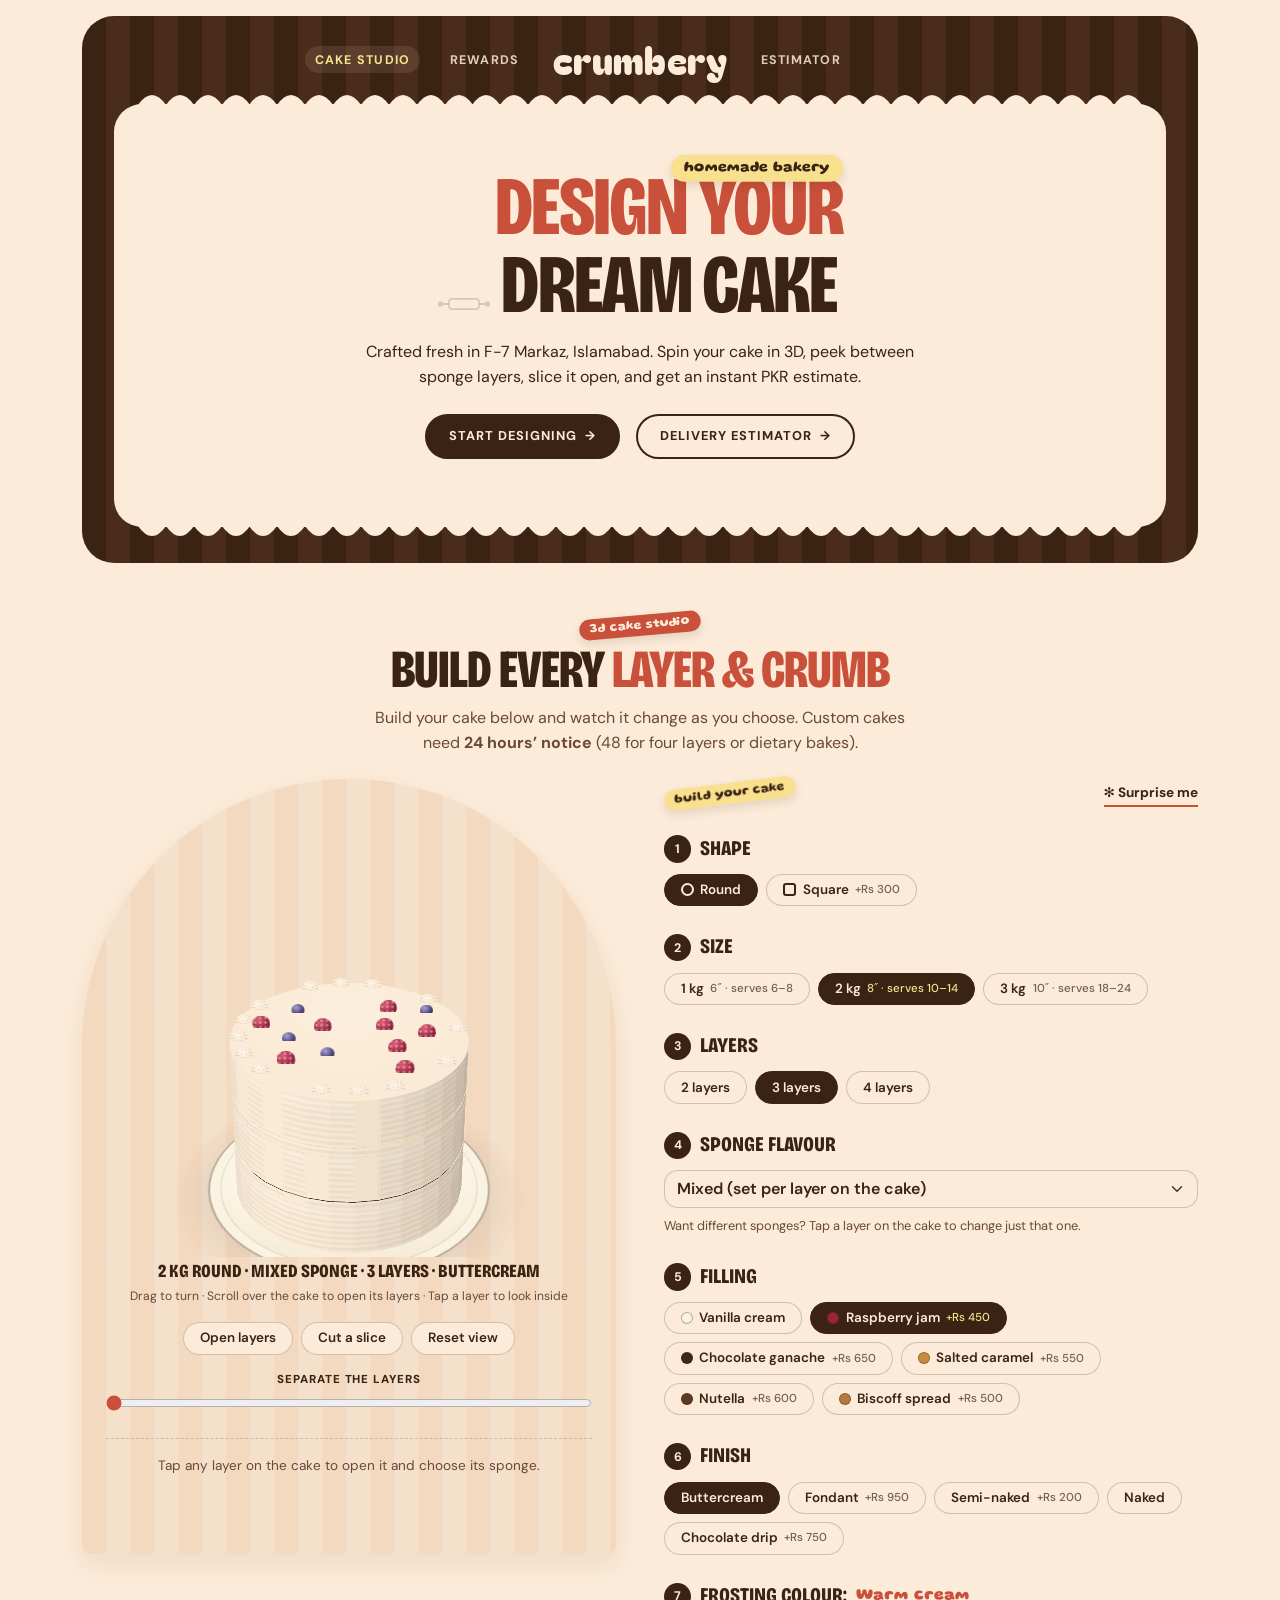
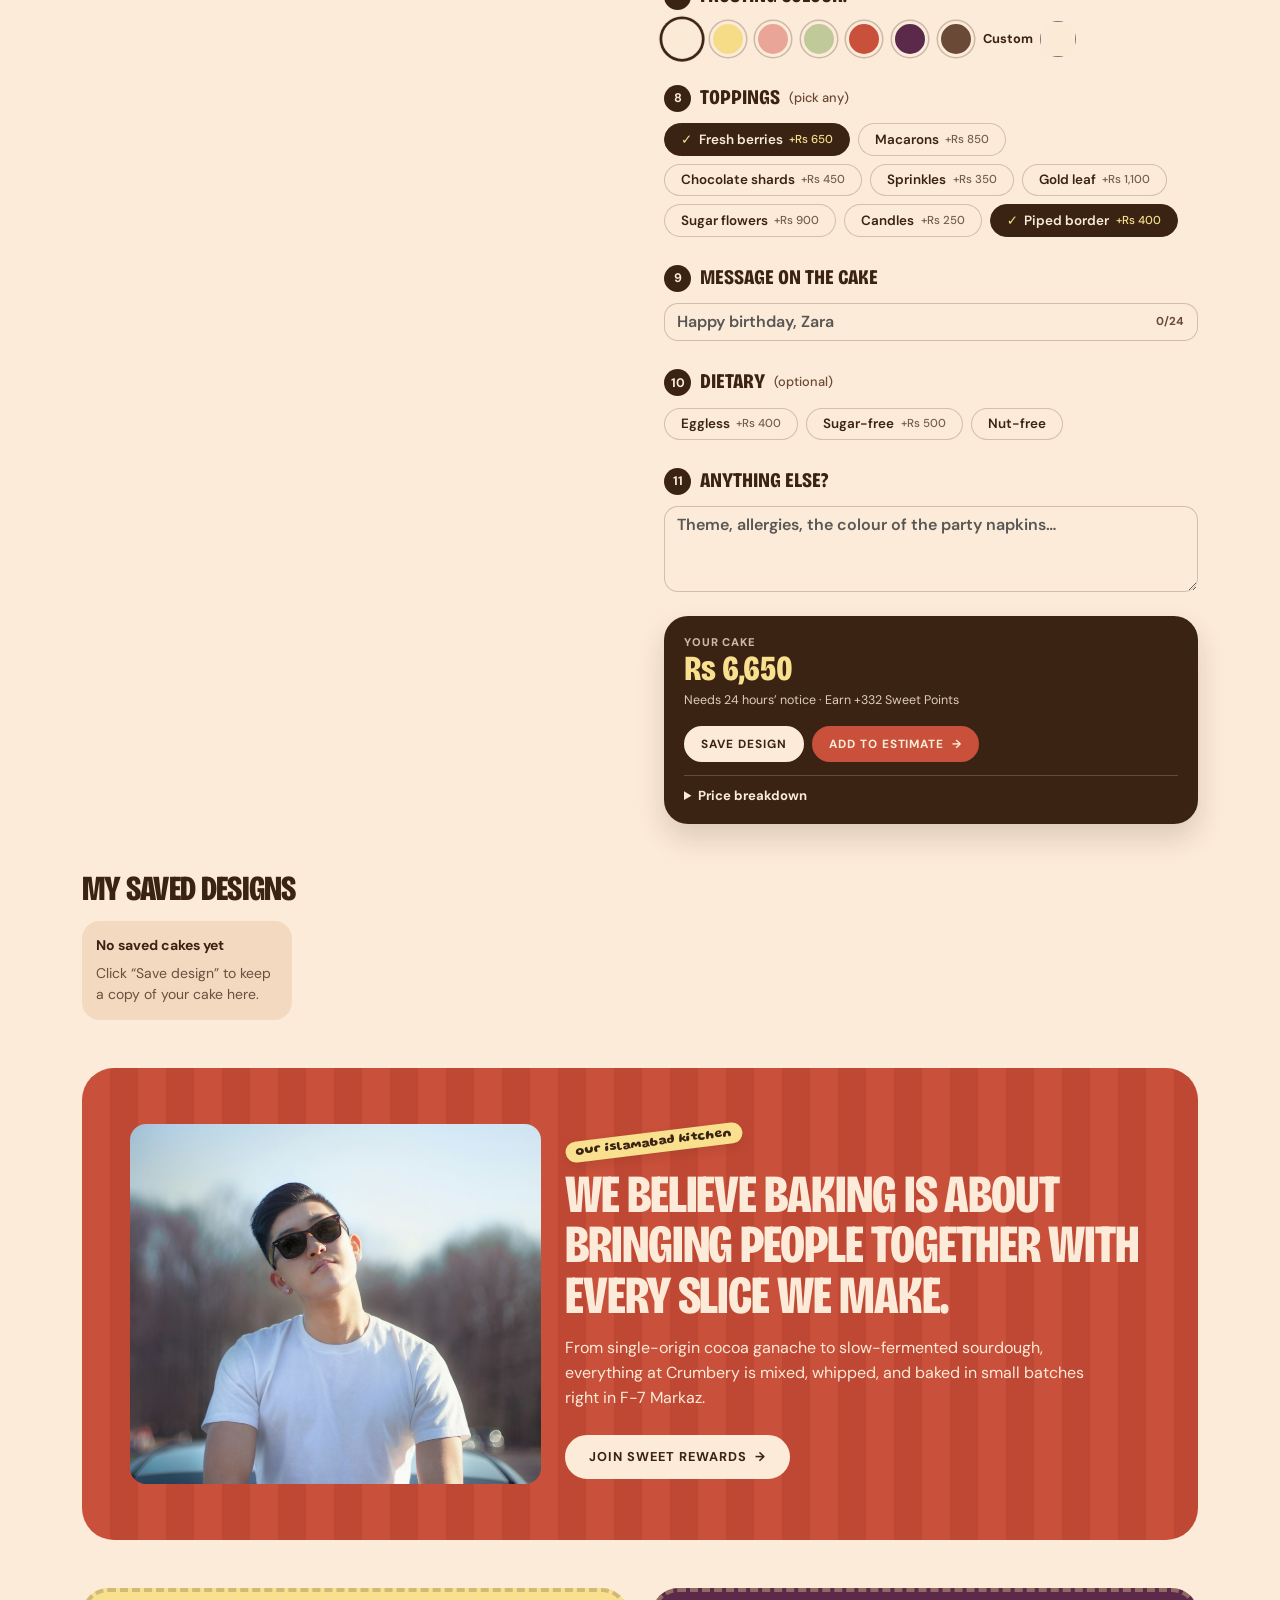
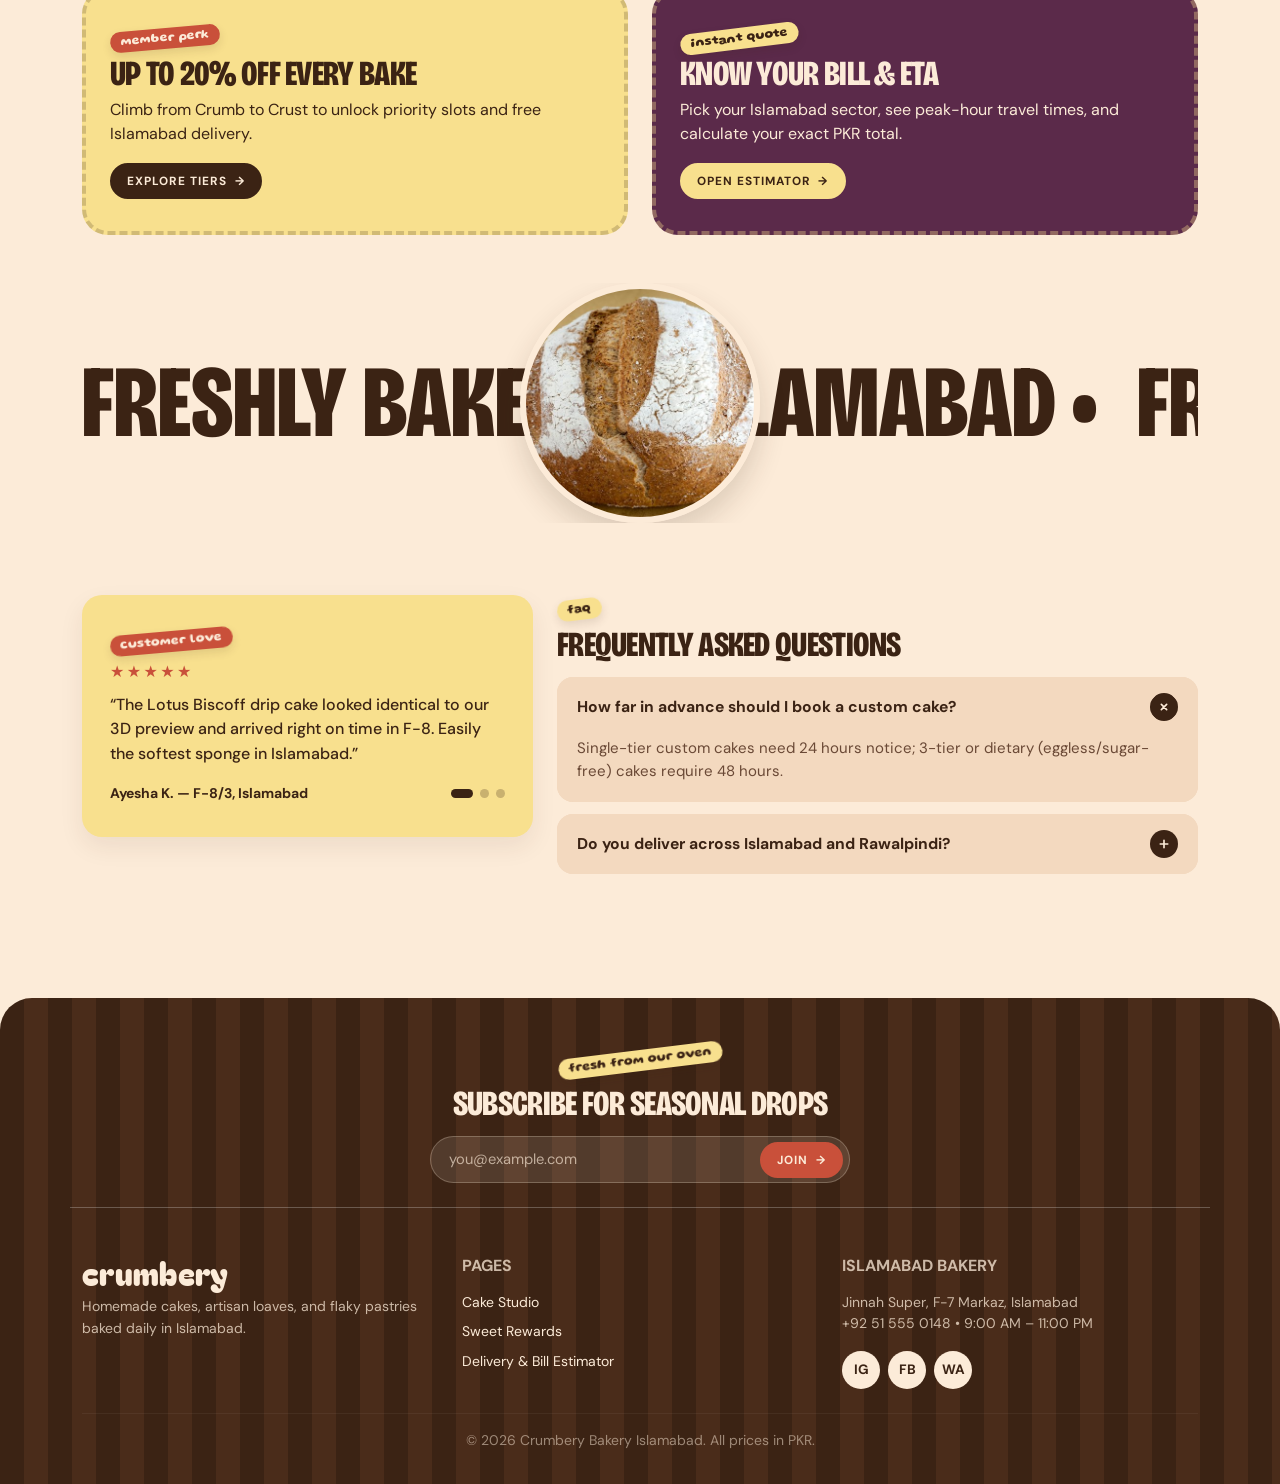
==== commit 1ed3e4e1: "style: match cake studio promo copy to the reward tiers" ====
--- a/index.html
+++ b/index.html
@@ -193,8 +193,8 @@
         <div class="promo-card promo-card--butter h-100 d-flex flex-column justify-content-between">
           <div>
             <span class="sticker sticker--terracotta sticker--sm mb-2">member perk</span>
-            <h3 class="display-headline display-headline--sub mb-2">Up to 15% Off Every Bake</h3>
-            <p class="mb-3">Climb from Crumb to Master Baker to unlock priority slots and free Islamabad delivery.</p>
+            <h3 class="display-headline display-headline--sub mb-2">Up to 20% Off Every Bake</h3>
+            <p class="mb-3">Climb from Crumb to Crust to unlock priority slots and free Islamabad delivery.</p>
           </div>
           <div>
             <a href="rewards.html" class="pill-btn pill-btn--sm">
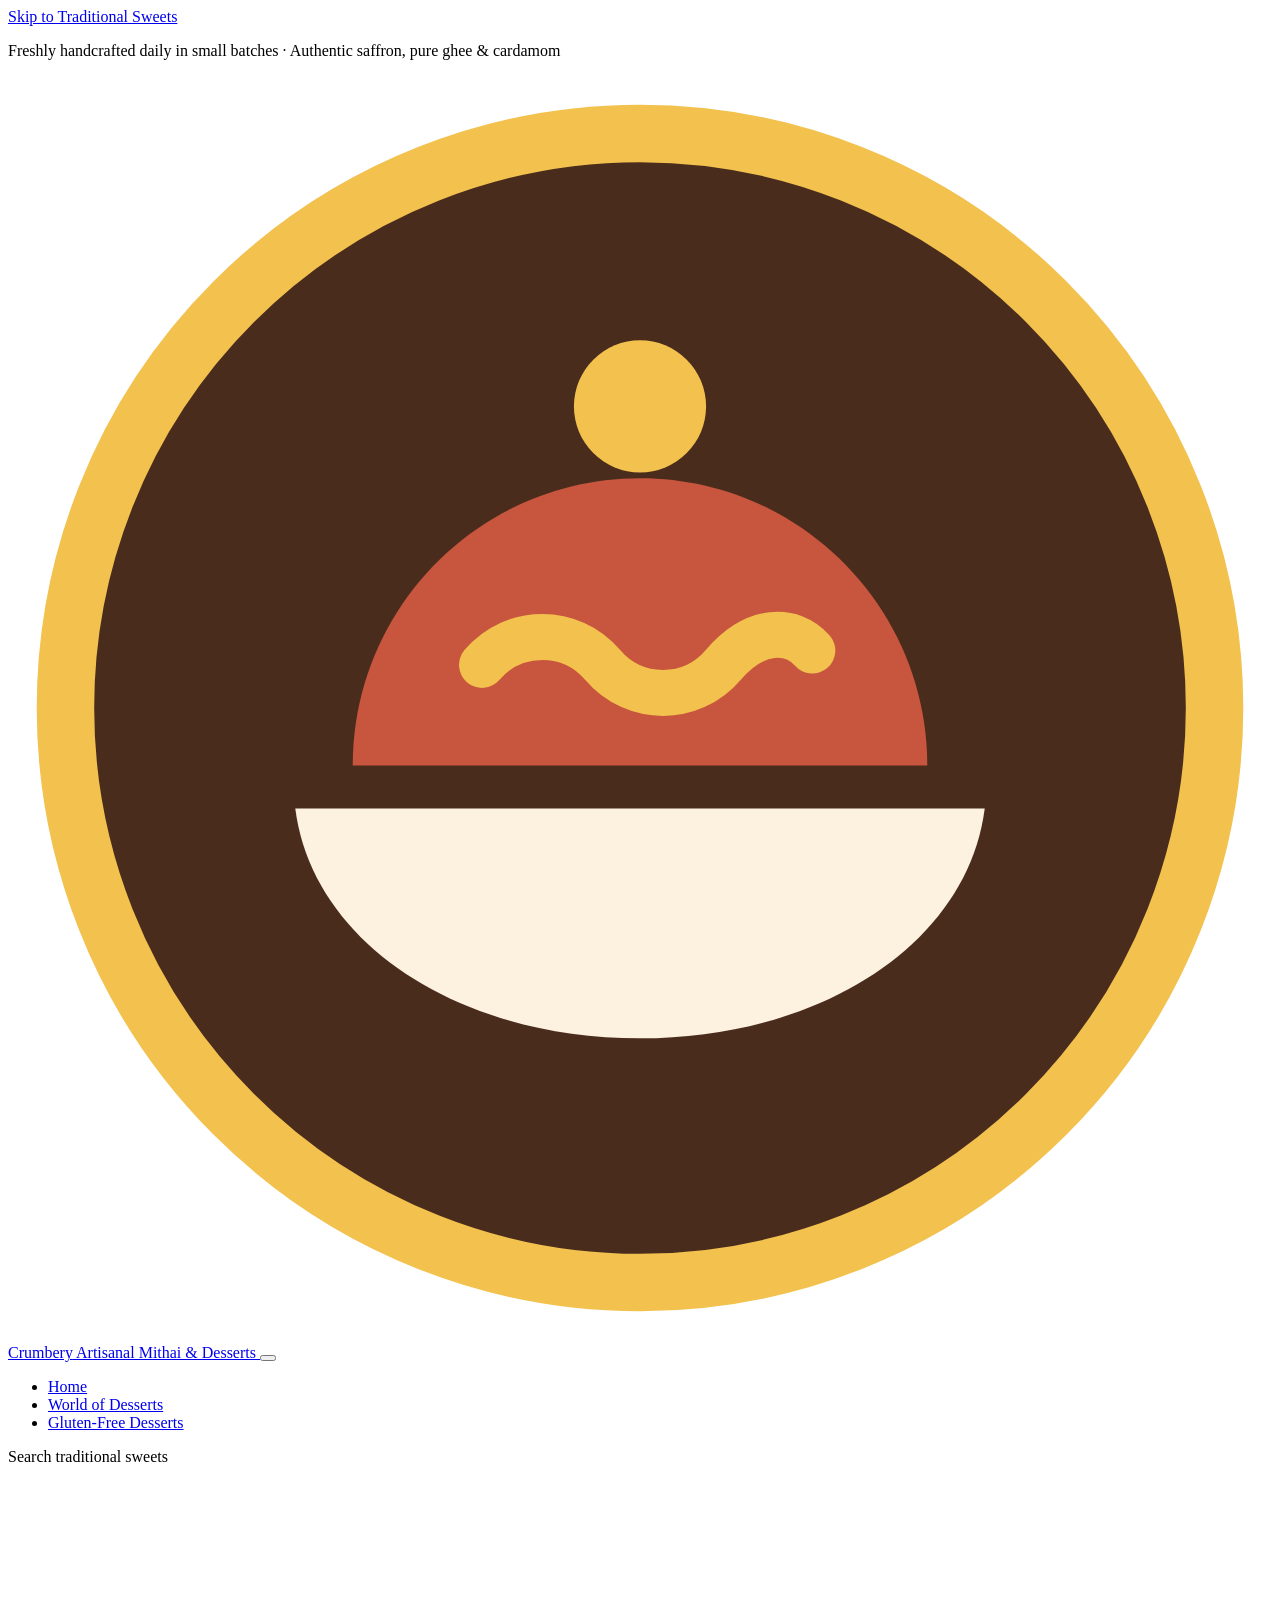
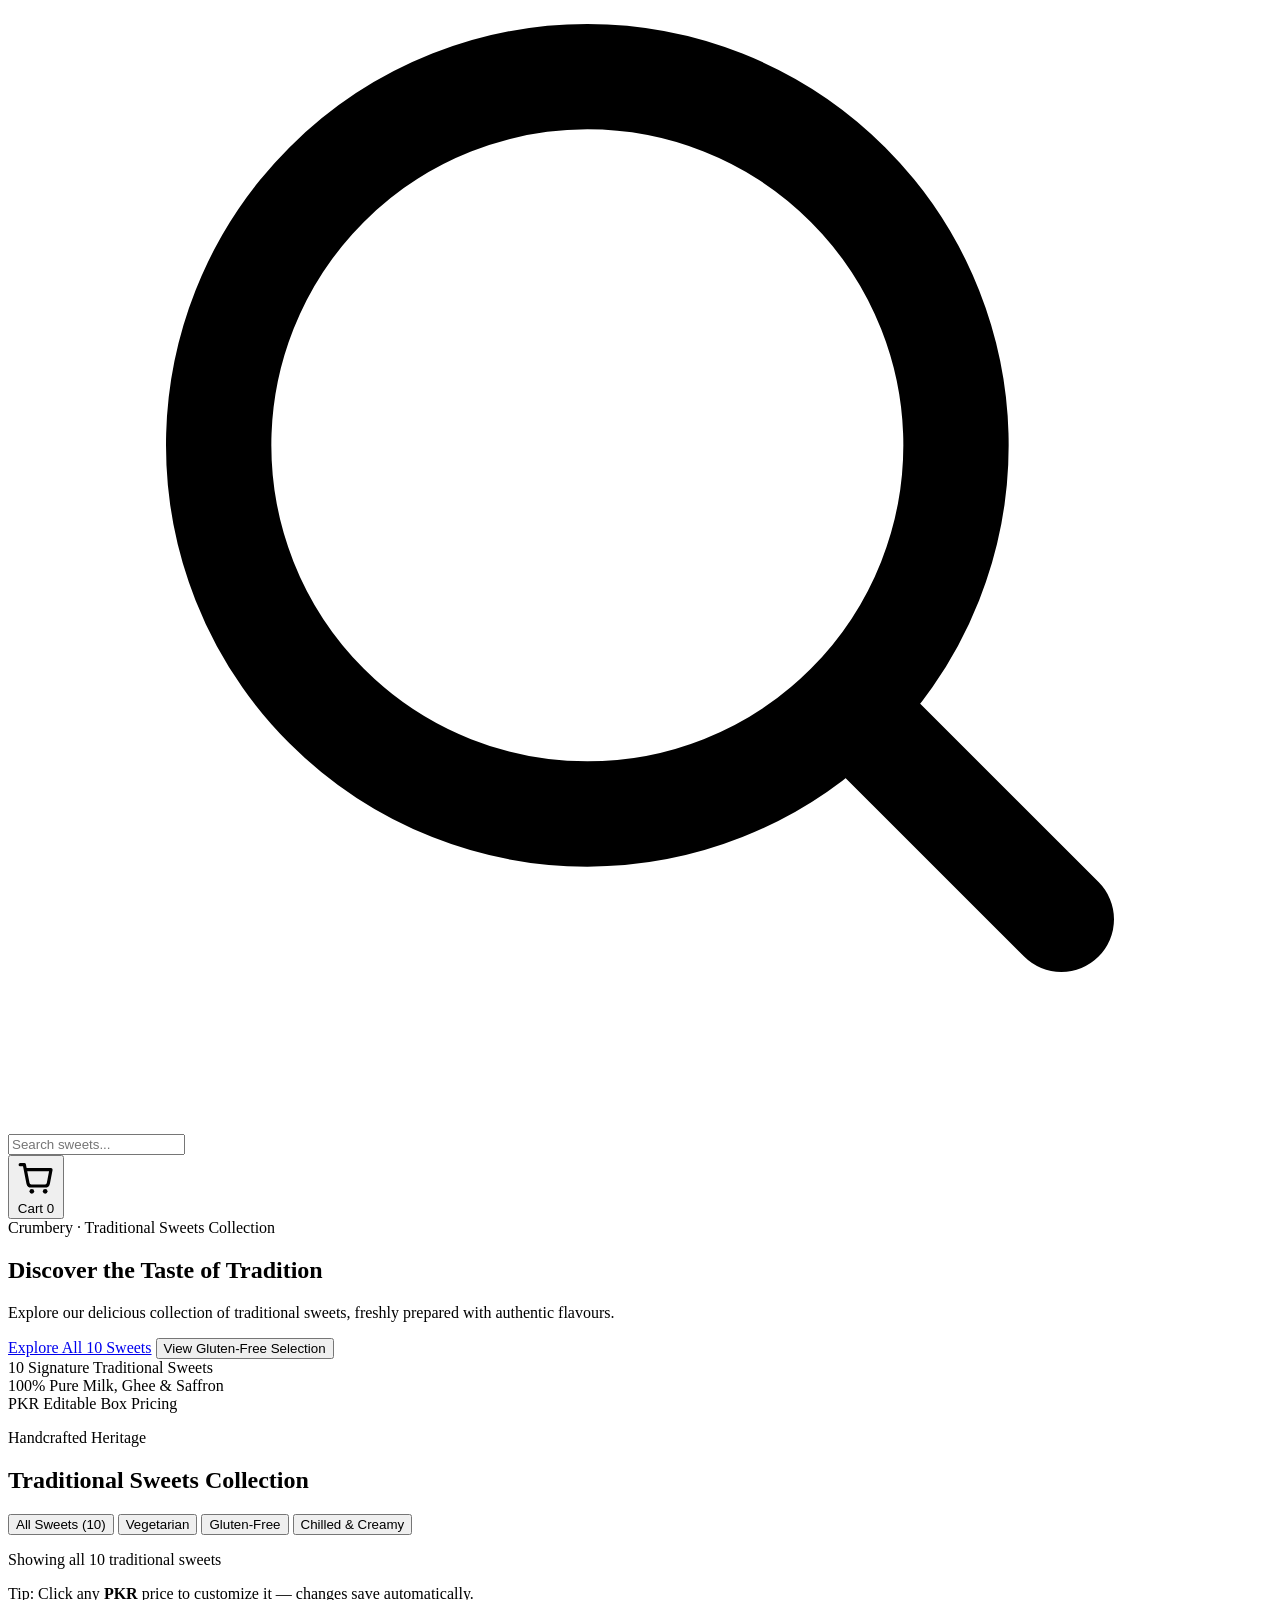
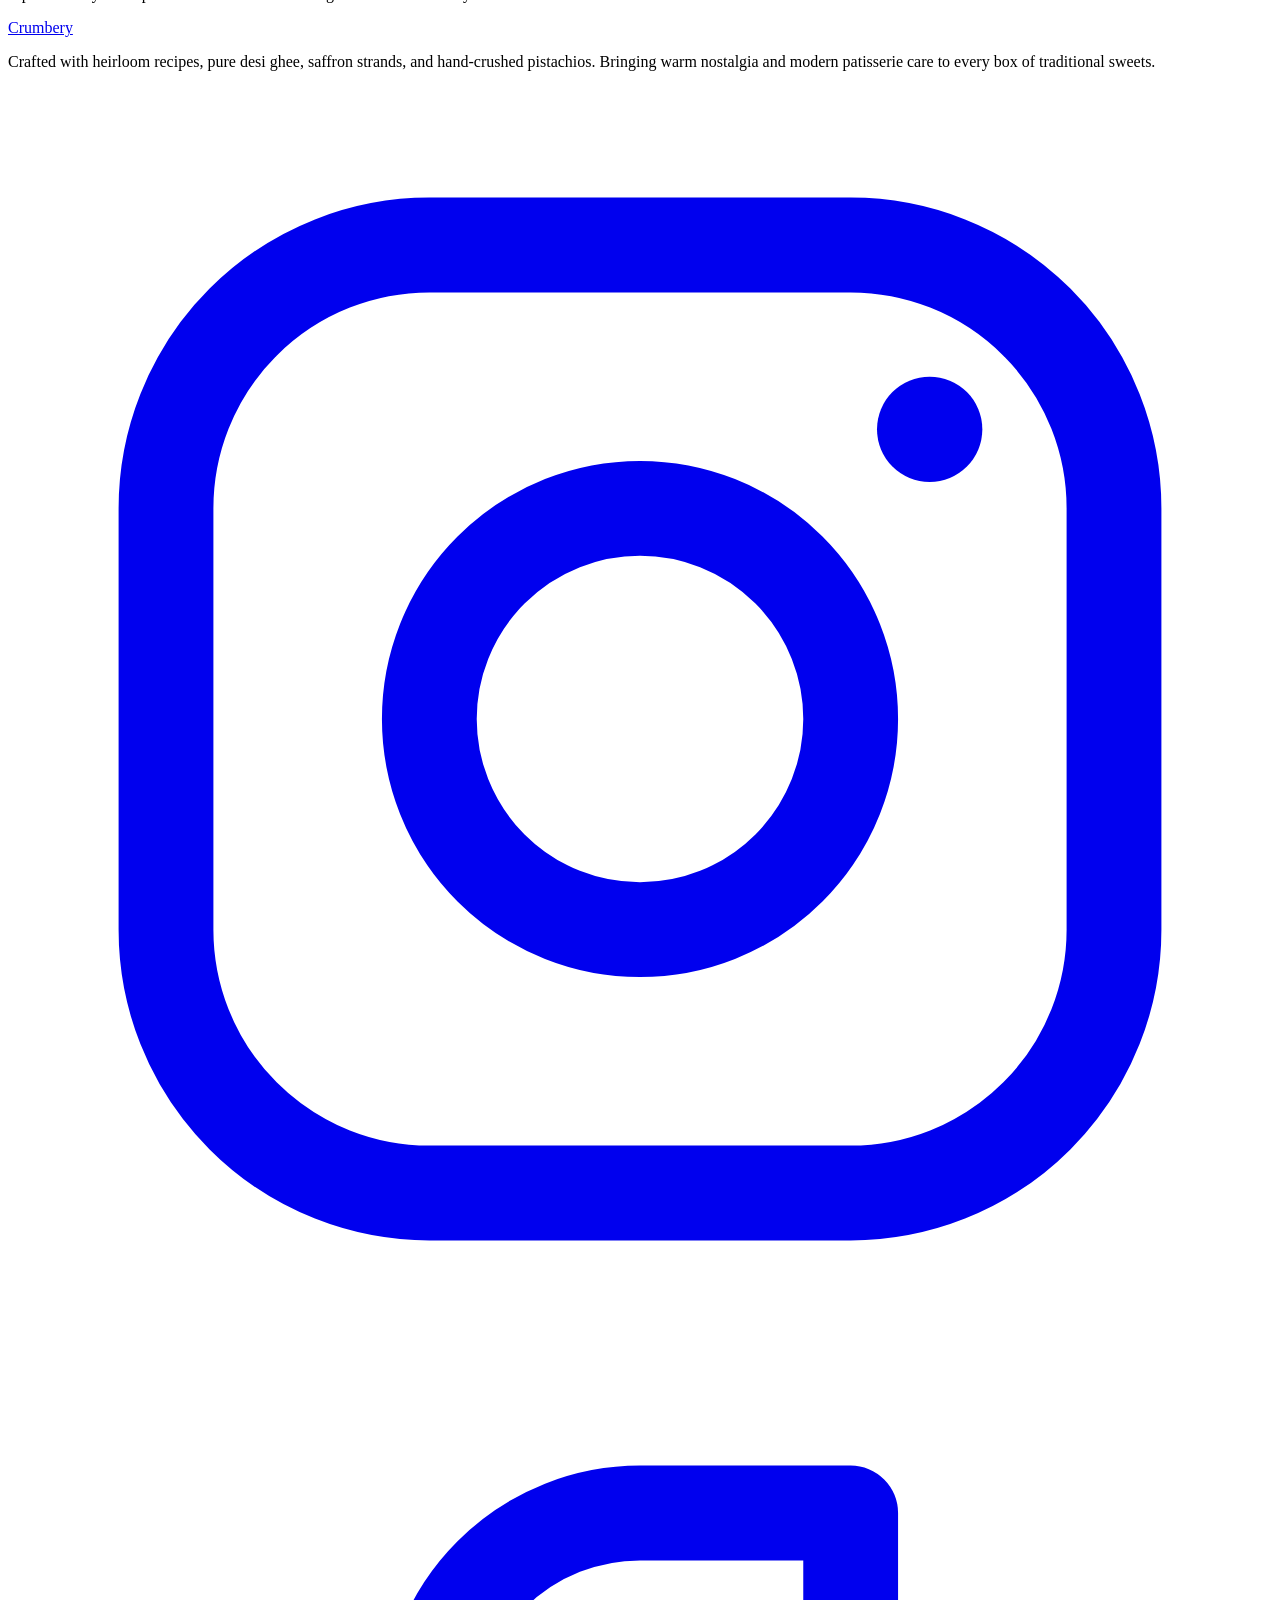
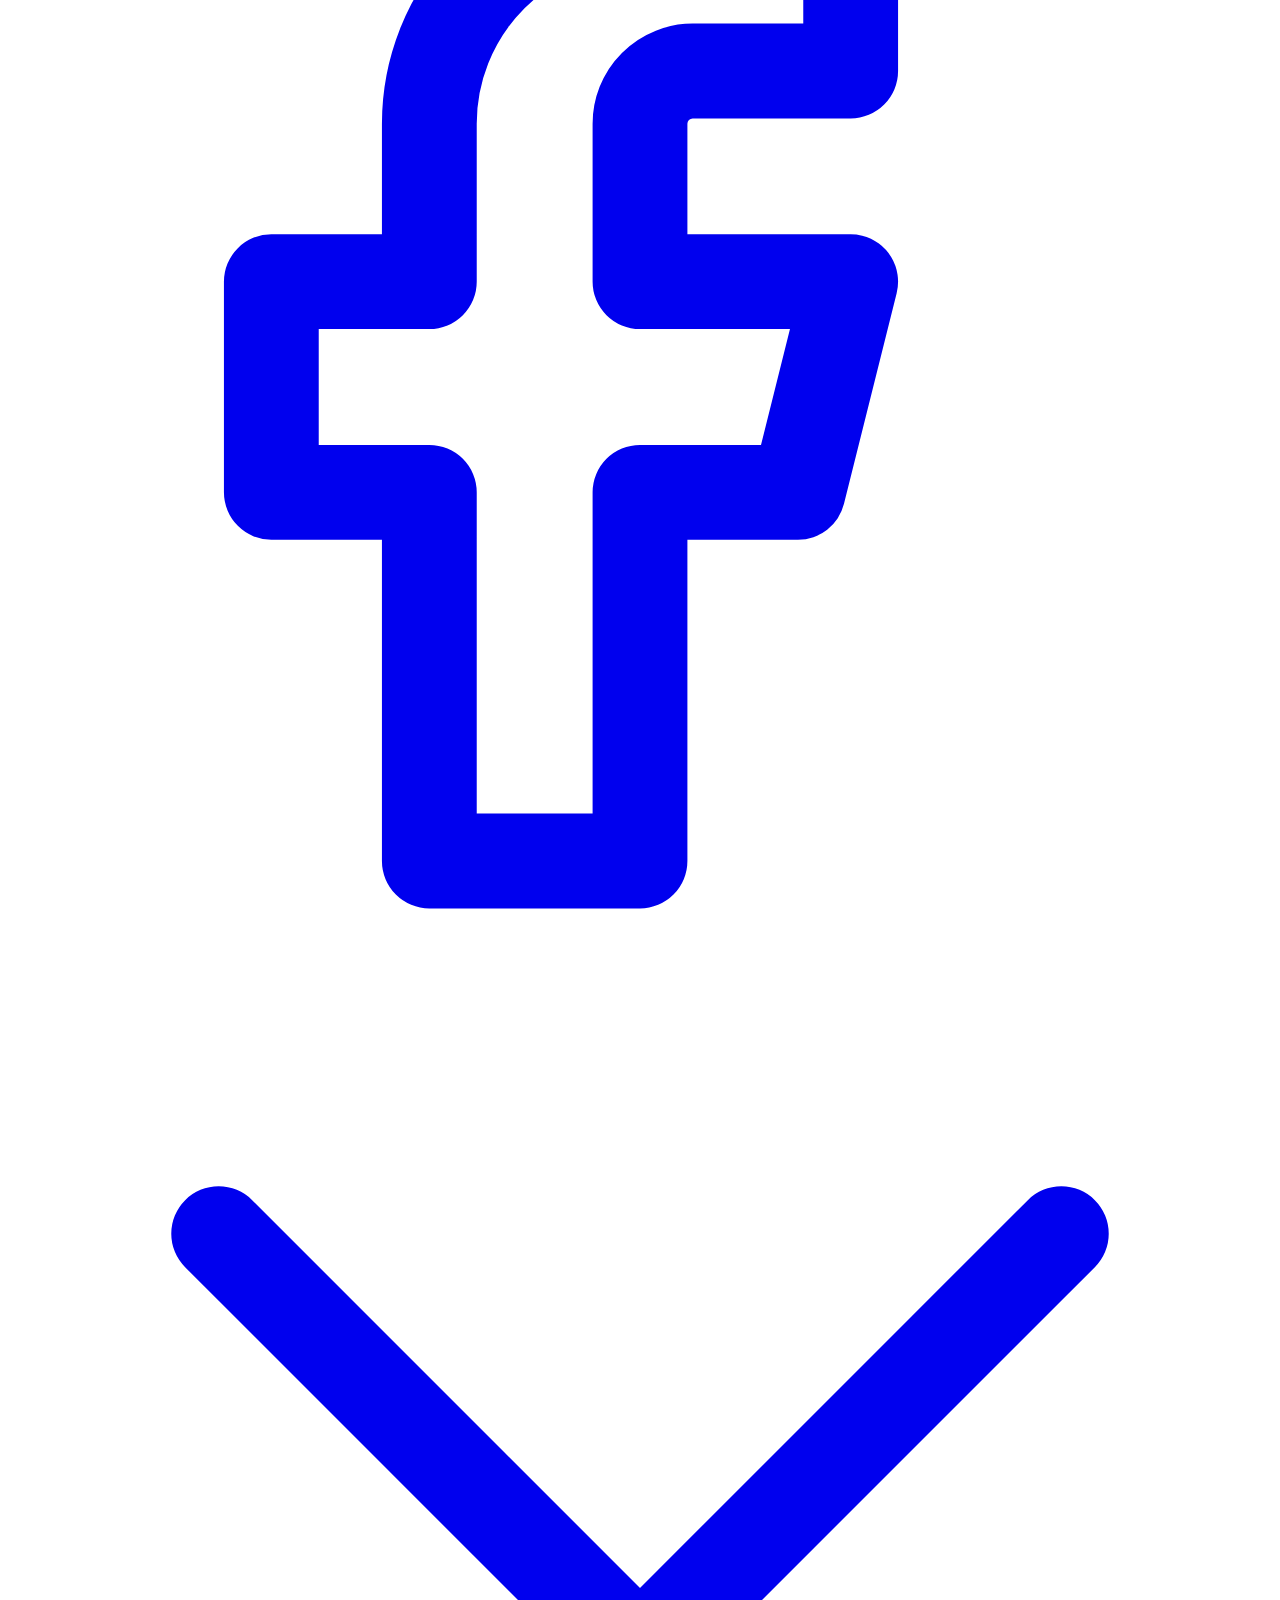
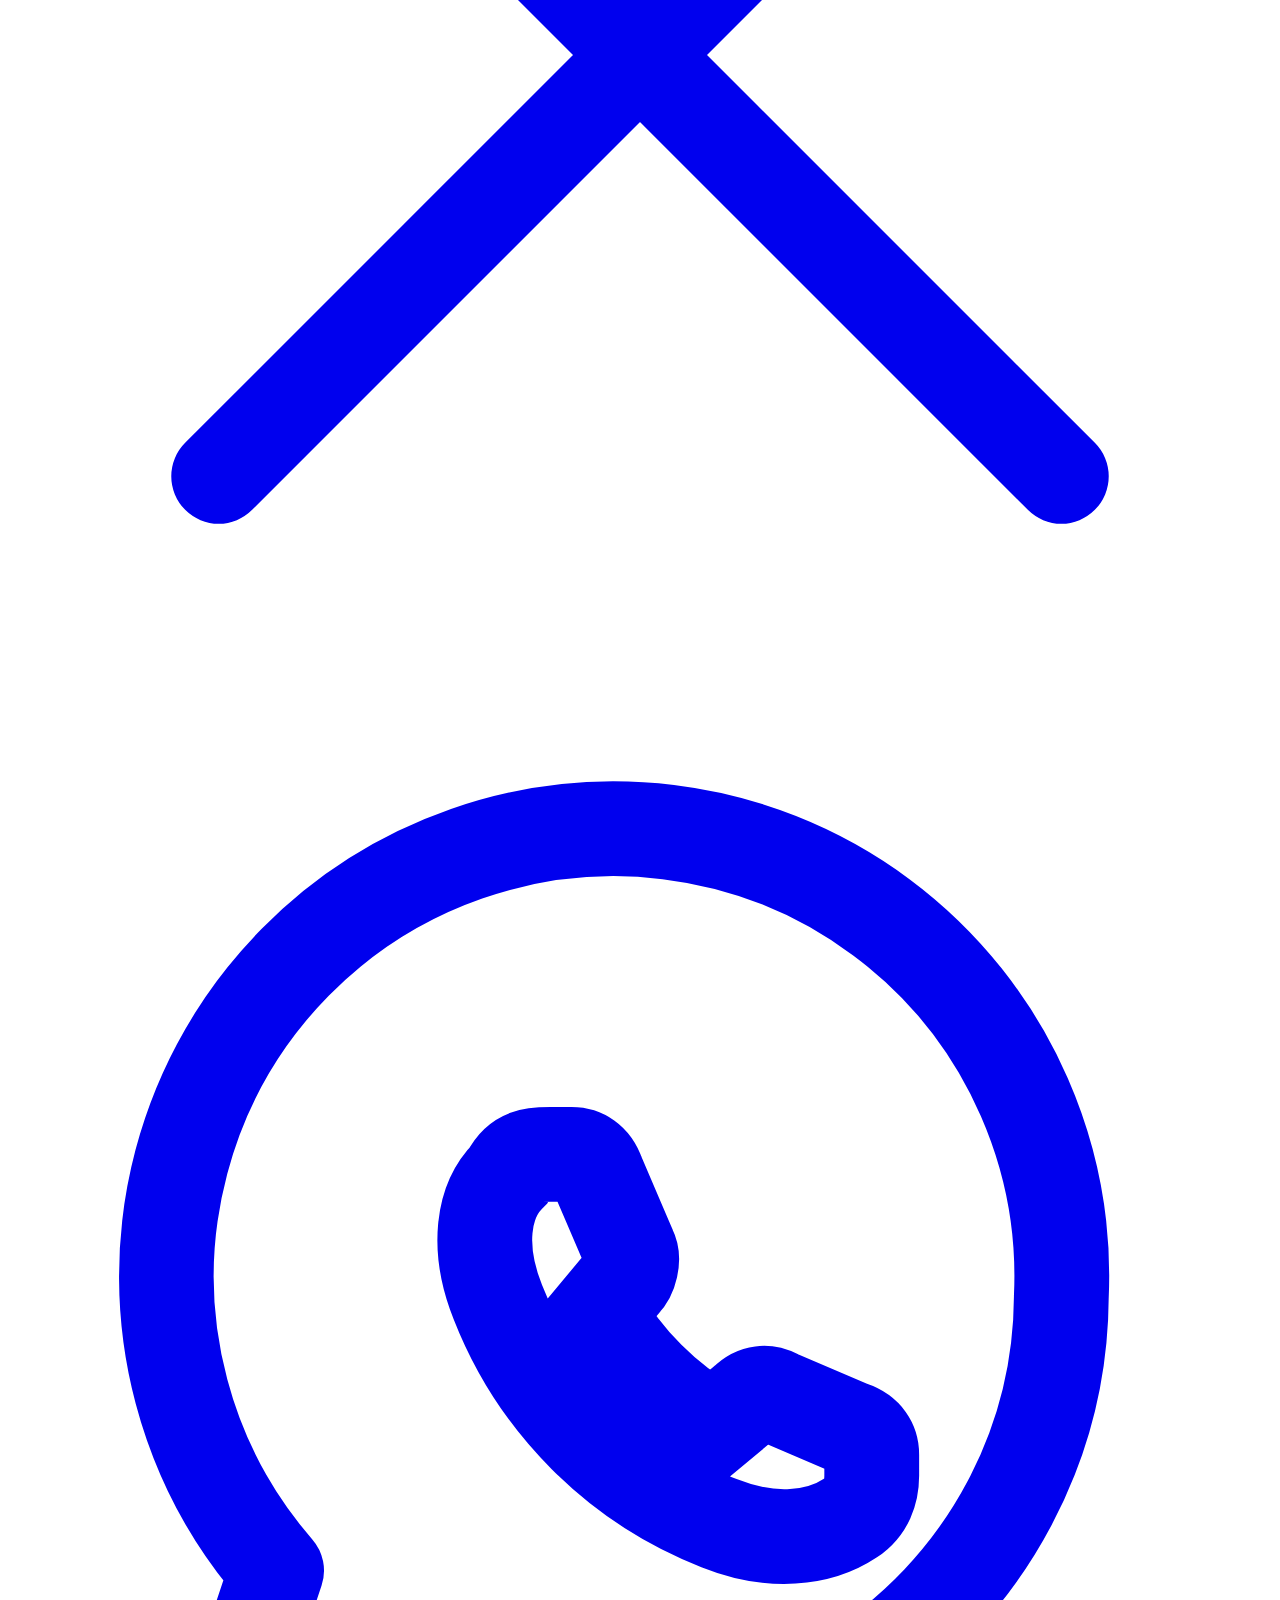
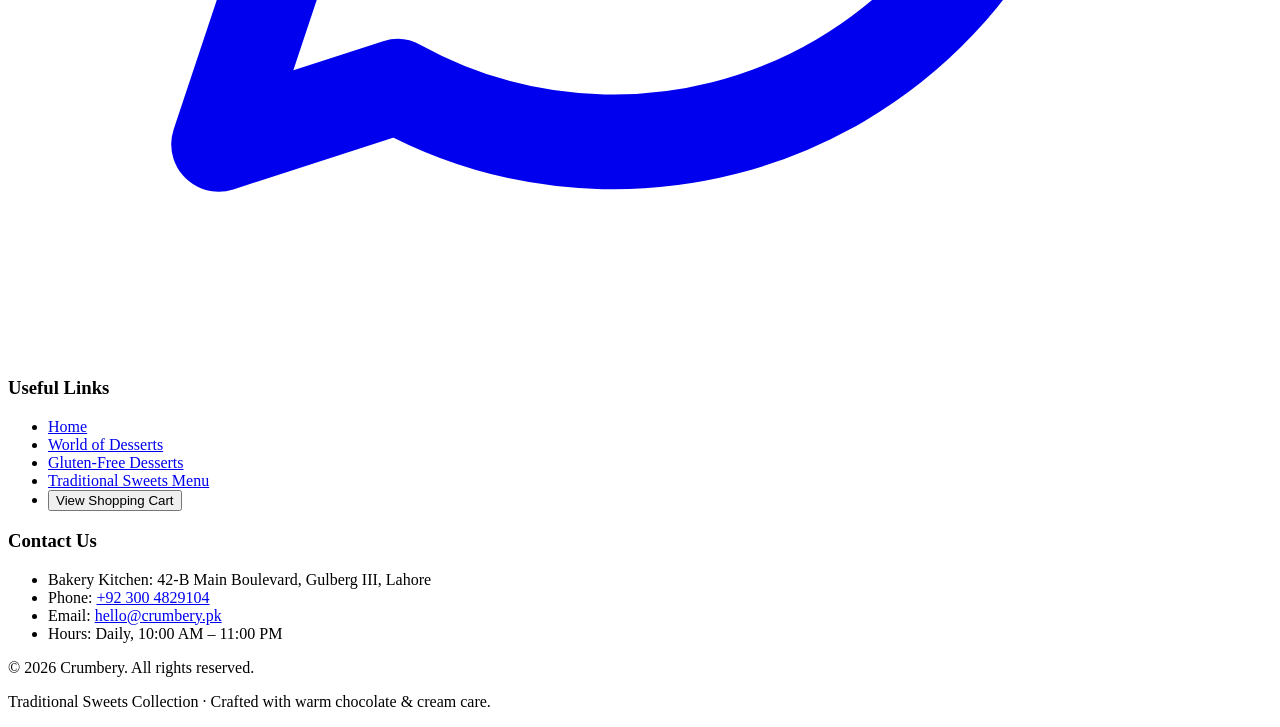
==== commit 87fdd448: "Add files via upload" ====
--- a/index.html
+++ b/index.html
@@ -1,292 +1,367 @@
 <!DOCTYPE html>
 <html lang="en">
 <head>
-  <meta charset="UTF-8">
-  <meta name="viewport" content="width=device-width, initial-scale=1.0">
-  <title>Crumbery — Cake Studio &amp; Homemade Bakery in Islamabad</title>
-  <link rel="preconnect" href="https://fonts.googleapis.com">
-  <link rel="preconnect" href="https://fonts.gstatic.com" crossorigin>
-  <link href="https://fonts.googleapis.com/css2?family=Bagel+Fat+One&family=Bricolage+Grotesque:opsz,wdth,wght@12..96,75..100,700..800&family=DM+Sans:wght@400;500;700&family=Gluten:wght@700;800&display=swap" rel="stylesheet">
-  <link href="https://cdn.jsdelivr.net/npm/bootstrap@5.3.3/dist/css/bootstrap.min.css" rel="stylesheet">
-  <link rel="stylesheet" href="css/tokens.css">
-  <link rel="stylesheet" href="css/components.css">
-  <link rel="stylesheet" href="css/pages/studio.css">
+  <meta charset="UTF-8" />
+  <meta name="viewport" content="width=device-width, initial-scale=1.0" />
+  <title>Traditional Sweets Collection | Crumbery</title>
+  <meta
+    name="description"
+    content="Discover Crumbery's Traditional Sweets Collection — freshly prepared South Asian desserts crafted with authentic flavours, saffron, cardamom, and pure ghee."
+  />
+  <link rel="preconnect" href="https://fonts.googleapis.com" />
+  <link rel="preconnect" href="https://fonts.gstatic.com" crossorigin />
+  <link
+    href="https://fonts.googleapis.com/css2?family=Cormorant+Garamond:ital,wght@0,600;0,700;1,600&family=Plus+Jakarta+Sans:wght@400;500;600;700&display=swap"
+    rel="stylesheet"
+  />
+  <link rel="stylesheet" href="css/styles.css" />
 </head>
-<body id="top">
-  <a class="sr-only-focusable" href="#mainContent">Skip to main content</a>
-
-  <div class="container-xl pt-3">
-    <header class="striped-frame">
-      <div id="siteHeaderSlot"></div>
-
-      <section class="wavy-panel text-center position-relative">
-        <!-- Faint line-art rolling pin doodle -->
-        <svg class="doodle-line mx-auto mb-2" width="54" height="24" viewBox="0 0 64 24" fill="none" aria-hidden="true">
-          <rect x="14" y="6" width="36" height="12" rx="4" stroke="currentColor" stroke-width="2"/>
-          <path d="M4 12h10M50 12h10" stroke="currentColor" stroke-width="2.2" stroke-linecap="round"/>
-          <circle cx="4" cy="12" r="2.2" stroke="currentColor" stroke-width="1.8"/>
-          <circle cx="60" cy="12" r="2.2" stroke="currentColor" stroke-width="1.8"/>
-        </svg>
-
-        <div class="d-inline-block position-relative">
-          <h1 class="display-headline display-headline--hero mb-3">
-            <span class="text-terracotta">Design Your</span><br>Dream Cake
-          </h1>
-          <span class="sticker position-absolute top-0 end-0 translate-middle-y d-none d-sm-inline-block">
-            homemade bakery
-          </span>
-        </div>
-
-        <p class="mx-auto mb-4" style="max-width: 560px;">
-          Crafted fresh in F-7 Markaz, Islamabad. Spin your cake in 3D, peek between sponge layers, slice it open, and get an instant PKR estimate.
-        </p>
-
-        <div class="d-flex flex-wrap justify-content-center gap-3">
-          <a href="#cakeStudioSection" class="pill-btn">
-            Start Designing <span class="pill-btn__arrow" aria-hidden="true">&rarr;</span>
-          </a>
-          <a href="estimate.html" class="pill-btn pill-btn--outline">
-            Delivery Estimator <span class="pill-btn__arrow" aria-hidden="true">&rarr;</span>
-          </a>
-        </div>
-      </section>
-    </header>
+<body data-page="traditional">
+  <a class="skip-link" href="#collection">Skip to Traditional Sweets</a>
+
+  <!-- Top Announcement Ribbon -->
+  <div class="announcement-bar" role="region" aria-label="Store highlights">
+    <p>Freshly handcrafted daily in small batches &middot; Authentic saffron, pure ghee &amp; cardamom</p>
   </div>
 
-  <main id="mainContent" class="container-xl py-5">
-    <!-- ==================== CAKE STUDIO ==================== -->
-    <section id="cakeStudioSection" aria-labelledby="studioHeading">
-      <div class="text-center mb-4">
-        <span class="sticker sticker--terracotta sticker--sm mb-2">3d cake studio</span>
-        <h2 id="studioHeading" class="display-headline display-headline--section">
-          Build Every <span class="text-terracotta">Layer &amp; Crumb</span>
-        </h2>
-        <p class="mx-auto mb-0 studio-intro">Build your cake below and watch it change as you choose. Custom cakes need <strong>24 hours’ notice</strong> (48 for four layers or dietary bakes).</p>
-      </div>
-
-      <div class="row g-4 g-lg-5">
-        <!-- Left: the 3D cake -->
-        <div class="col-lg-6">
-          <div class="stage">
-            <div class="c3d" id="cake3d" tabindex="0" role="application"
-                 aria-label="Interactive 3D cake. Drag or use left and right arrows to turn it, up and down arrows to open the layers."></div>
-            <p class="stage__caption" id="cakeCaption"></p>
-            <p class="stage__hint">Drag to turn · Scroll over the cake to open its layers · Tap a layer to look inside</p>
-            <div class="stage__tools">
-              <button type="button" class="chip" id="tOpen" aria-pressed="false">Open layers</button>
-              <button type="button" class="chip" id="tCut" aria-pressed="false">Cut a slice</button>
-              <button type="button" class="chip" id="tReset">Reset view</button>
+  <!-- Primary Navigation Bar -->
+  <header class="site-header" id="top">
+    <nav class="navbar container" aria-label="Primary navigation">
+      <!-- Brand Logo -->
+      <a href="#top" class="brand-logo" data-nav="home" aria-label="Crumbery Home">
+        <span class="brand-mark" aria-hidden="true">
+          <svg viewBox="0 0 44 44" fill="none" xmlns="http://www.w3.org/2000/svg">
+            <circle cx="22" cy="22" r="20" fill="#4A2C1D" stroke="#F2C14E" stroke-width="2" />
+            <path
+              d="M12 24C12 18.477 16.477 14 22 14C27.523 14 32 18.477 32 24H12Z"
+              fill="#C8553D"
+            />
+            <path
+              d="M10 25.5H34C33.4 30.2 28.3 33.5 22 33.5C15.7 33.5 10.6 30.2 10 25.5Z"
+              fill="#FDF1DF"
+            />
+            <circle cx="22" cy="11.5" r="2.3" fill="#F2C14E" />
+            <path
+              d="M16.5 20.5C17.6 19.2 19.6 19.2 20.7 20.5C21.8 21.8 23.8 21.8 24.9 20.5C26 19.2 27.3 19.2 28 20"
+              stroke="#F2C14E"
+              stroke-width="1.6"
+              stroke-linecap="round"
+            />
+          </svg>
+        </span>
+        <span class="brand-text">
+          <span class="brand-name">Crumbery</span>
+          <span class="brand-tagline">Artisanal Mithai &amp; Desserts</span>
+        </span>
+      </a>
+
+      <!-- Mobile Menu Toggle -->
+      <button
+        type="button"
+        class="nav-toggle"
+        id="nav-toggle"
+        aria-expanded="false"
+        aria-controls="nav-panel"
+        aria-label="Toggle navigation menu"
+      >
+        <span class="nav-toggle-bar"></span>
+        <span class="nav-toggle-bar"></span>
+        <span class="nav-toggle-bar"></span>
+      </button>
+
+      <!-- Navigation Links + Search + Cart -->
+      <div class="nav-panel" id="nav-panel">
+        <ul class="nav-links">
+          <li>
+            <a href="index.html" class="nav-link is-active" data-nav="home">Home</a>
+          </li>
+          <li>
+            <a href="world-of-desserts.html" class="nav-link" data-nav="world">World of Desserts</a>
+          </li>
+          <li>
+            <a href="gluten-free-desserts.html" class="nav-link" data-nav="gluten-free">Gluten-Free Desserts</a>
+          </li>
+        </ul>
+
+        <div class="nav-actions">
+          <!-- Search Form -->
+          <form class="search-box" id="nav-search-form" role="search" aria-label="Search desserts">
+            <label for="dessert-search" class="sr-only">Search traditional sweets</label>
+            <span class="search-icon" aria-hidden="true">
+              <svg viewBox="0 0 24 24" fill="none" stroke="currentColor" stroke-width="2">
+                <circle cx="11" cy="11" r="7" />
+                <path d="M20 20L16.2 16.2" stroke-linecap="round" />
+              </svg>
+            </span>
+            <input
+              type="search"
+              id="dessert-search"
+              name="search"
+              placeholder="Search sweets..."
+              autocomplete="off"
+            />
+            <button
+              type="button"
+              class="search-clear"
+              id="search-clear"
+              aria-label="Clear search"
+              hidden
+            >
+              &times;
+            </button>
+          </form>
+
+          <!-- Cart Trigger -->
+          <button
+            type="button"
+            class="cart-button"
+            id="cart-toggle"
+            aria-label="Open shopping cart"
+            aria-controls="cart-drawer"
+            aria-expanded="false"
+          >
+            <svg class="cart-icon" viewBox="0 0 24 24" fill="none" stroke="currentColor" stroke-width="1.9" aria-hidden="true">
+              <path d="M6 7h15l-1.6 8.2a2 2 0 0 1-2 1.6H9.2a2 2 0 0 1-2-1.6L5 4H2.5" stroke-linecap="round" stroke-linejoin="round" />
+              <circle cx="9.5" cy="20" r="1.4" fill="currentColor" stroke="none" />
+              <circle cx="17.5" cy="20" r="1.4" fill="currentColor" stroke="none" />
+            </svg>
+            <span class="cart-label">Cart</span>
+            <span class="cart-badge" id="cart-count" aria-live="polite">0</span>
+          </button>
+        </div>
+      </div>
+    </nav>
+  </header>
+
+  <main>
+    <!-- Hero Section -->
+    <section class="hero" aria-labelledby="hero-title">
+      <div class="hero-backdrop" aria-hidden="true"></div>
+      <div class="container hero-inner">
+        <div class="hero-content">
+          <span class="hero-eyebrow">Crumbery &middot; Traditional Sweets Collection</span>
+          <h1 id="hero-title" class="hero-title">Discover the Taste of Tradition</h1>
+          <p class="hero-subtitle">
+            Explore our delicious collection of traditional sweets, freshly prepared with authentic flavours.
+          </p>
+          <div class="hero-cta-row">
+            <a href="#collection" class="btn btn-primary">Explore All 10 Sweets</a>
+            <button type="button" class="btn btn-outline" id="hero-gf-btn">
+              View Gluten-Free Selection
+            </button>
+          </div>
+        </div>
+
+        <aside class="hero-highlights" aria-label="Collection highlights">
+          <div class="highlight-card">
+            <span class="highlight-number">10</span>
+            <span class="highlight-text">Signature Traditional Sweets</span>
+          </div>
+          <div class="highlight-card">
+            <span class="highlight-number">100%</span>
+            <span class="highlight-text">Pure Milk, Ghee &amp; Saffron</span>
+          </div>
+          <div class="highlight-card">
+            <span class="highlight-number">PKR</span>
+            <span class="highlight-text">Editable Box Pricing</span>
+          </div>
+        </aside>
+      </div>
+    </section>
+
+    <!-- Collection Section -->
+    <section class="collection-section" id="collection" aria-labelledby="collection-heading">
+      <div class="container">
+        <div class="collection-header">
+          <div>
+            <p class="section-kicker">Handcrafted Heritage</p>
+            <h2 id="collection-heading" class="section-title">Traditional Sweets Collection</h2>
+          </div>
+
+          <div class="collection-controls">
+            <div class="filter-pills" role="group" aria-label="Filter desserts">
+              <button type="button" class="filter-pill is-active" data-filter="all">
+                All Sweets (<span id="count-all">10</span>)
+              </button>
+              <button type="button" class="filter-pill" data-filter="vegetarian">
+                Vegetarian
+              </button>
+              <button type="button" class="filter-pill" data-filter="gluten-free">
+                Gluten-Free
+              </button>
+              <button type="button" class="filter-pill" data-filter="chilled">
+                Chilled &amp; Creamy
+              </button>
             </div>
-            <label class="stage__label" for="tExplode">Separate the layers</label>
-            <input type="range" id="tExplode" class="stage__range" min="0" max="100" value="0">
-            <div class="layer-info" id="layerInfo" aria-live="polite"></div>
-          </div>
-        </div>
-
-        <!-- Right: build steps -->
-        <div class="col-lg-6">
-          <div class="d-flex justify-content-between align-items-center gap-3">
-            <span class="sticker sticker--sm">build your cake</span>
-            <button class="surprise-btn" id="surprise" type="button">✻ Surprise me</button>
-          </div>
-
-          <h3 class="opt-title"><span class="opt-num">1</span>Shape</h3>
-          <div class="chip-row" id="optShape"></div>
-
-          <h3 class="opt-title"><span class="opt-num">2</span>Size</h3>
-          <div class="chip-row" id="optSize"></div>
-
-          <h3 class="opt-title"><span class="opt-num">3</span>Layers</h3>
-          <div class="chip-row" id="optLayers"></div>
-
-          <h3 class="opt-title"><label for="optSponge"><span class="opt-num">4</span>Sponge flavour</label></h3>
-          <select class="form-select crumb-select" id="optSponge"></select>
-          <p class="opt-help">Want different sponges? Tap a layer on the cake to change just that one.</p>
-
-          <h3 class="opt-title"><span class="opt-num">5</span>Filling</h3>
-          <div class="chip-row" id="optFilling"></div>
-
-          <h3 class="opt-title"><span class="opt-num">6</span>Finish</h3>
-          <div class="chip-row" id="optFinish"></div>
-
-          <h3 class="opt-title"><span class="opt-num">7</span>Frosting colour: <em class="opt-em" id="frostName"></em></h3>
-          <div class="swatch-row" id="optFrostRow">
-            <div class="swatch-row" id="optFrost"></div>
-            <label class="swatch-custom">
-              Custom
-              <input type="color" id="optFrostCustom" value="#FBEBD6" aria-label="Pick a custom frosting colour">
-            </label>
-          </div>
-
-          <h3 class="opt-title"><span class="opt-num">8</span>Toppings <small class="opt-small">(pick any)</small></h3>
-          <div class="chip-row" id="optTop"></div>
-
-          <h3 class="opt-title"><label for="optMsg"><span class="opt-num">9</span>Message on the cake</label></h3>
-          <div class="msg-wrap">
-            <input class="form-control crumb-input" id="optMsg" maxlength="24" placeholder="Happy birthday, Zara" aria-describedby="msgCount">
-            <span class="msg-wrap__count" id="msgCount">0/24</span>
-          </div>
-
-          <h3 class="opt-title"><span class="opt-num">10</span>Dietary <small class="opt-small">(optional)</small></h3>
-          <div class="chip-row" id="optDiet"></div>
-
-          <h3 class="opt-title"><label for="optNotes"><span class="opt-num">11</span>Anything else?</label></h3>
-          <textarea class="form-control crumb-input" id="optNotes" rows="3" placeholder="Theme, allergies, the colour of the party napkins…"></textarea>
-
-          <div class="price-panel mt-4" aria-live="polite">
-            <div class="price-panel__top">
-              <div>
-                <p class="price-panel__eyebrow">Your cake</p>
-                <div class="price-panel__price" id="cakePrice">Rs 0</div>
-                <div class="price-panel__meta"><span id="cakeLead"></span> · <span id="cakePoints"></span></div>
-              </div>
-              <div class="d-flex flex-wrap gap-2">
-                <button type="button" class="pill-btn pill-btn--sm pill-btn--ghost" id="saveDesignBtn">Save design</button>
-                <button type="button" class="pill-btn pill-btn--sm pill-btn--terracotta" id="addToEstimateBtn">
-                  Add to estimate <span class="pill-btn__arrow" aria-hidden="true">&rarr;</span>
-                </button>
-              </div>
-            </div>
-            <details class="price-panel__details">
-              <summary>Price breakdown</summary>
-              <ul class="price-lines" id="priceLines"></ul>
-            </details>
-          </div>
-          <p id="afterAdd" class="studio-feedback d-none">Added. <a href="estimate.html">Open the estimator</a> to see delivery time and total, or keep designing.</p>
-          <p id="studioFeedback" class="studio-feedback d-none" role="status"></p>
-        </div>
-      </div>
-    </section>
-
-    <!-- Saved Designs Strip -->
-    <section class="mt-5" aria-labelledby="savedDesignsHeading">
-      <div class="mb-3">
-        <h2 id="savedDesignsHeading" class="display-headline display-headline--sub mb-0">My Saved Designs</h2>
-      </div>
-      <div class="saved-designs-strip" id="savedDesignsStrip"></div>
-    </section>
-
-    <!-- ==================== STORY SECTION (Reference Match) ==================== -->
-    <section class="story-section mt-5" aria-labelledby="storyHeading">
-      <div class="row align-items-center g-4">
-        <div class="col-12 col-lg-5">
-          <img src="assets/images/baker-story.jpg" alt="Crumbery head baker in the Islamabad kitchen" class="rounded-4 w-100 object-fit-cover" style="max-height: 360px;" loading="lazy">
-        </div>
-        <div class="col-12 col-lg-7">
-          <span class="sticker sticker--sm mb-3">our islamabad kitchen</span>
-          <h2 id="storyHeading" class="display-headline display-headline--section text-cream mb-3">
-            We believe baking is about bringing people together with every slice we make.
-          </h2>
-          <p class="opacity-90 mb-4" style="max-width: 540px;">
-            From single-origin cocoa ganache to slow-fermented sourdough, everything at Crumbery is mixed, whipped, and baked in small batches right in F-7 Markaz.
+
+            <button
+              type="button"
+              class="btn-link-subtle"
+              id="reset-prices-btn"
+              hidden
+              title="Restore default PKR prices for all sweets"
+            >
+              Reset Edited Prices
+            </button>
+          </div>
+        </div>
+
+        <!-- Live Search & Filter Status -->
+        <div class="results-bar" aria-live="polite">
+          <p id="results-summary" class="results-summary">Showing all 10 traditional sweets</p>
+          <p class="price-tip">
+            <span class="price-tip-dot" aria-hidden="true"></span>
+            Tip: Click any <strong>PKR</strong> price to customize it — changes save automatically.
           </p>
-          <a href="rewards.html" class="pill-btn" style="background: var(--cream); color: var(--choco); border-color: var(--cream);">
-            Join Sweet Rewards <span class="pill-btn__arrow" aria-hidden="true">&rarr;</span>
-          </a>
-        </div>
-      </div>
-    </section>
-
-    <!-- ==================== PROMO CARDS ==================== -->
-    <section class="row g-4 mt-4" aria-label="Featured promotions">
-      <div class="col-12 col-md-6">
-        <div class="promo-card promo-card--butter h-100 d-flex flex-column justify-content-between">
-          <div>
-            <span class="sticker sticker--terracotta sticker--sm mb-2">member perk</span>
-            <h3 class="display-headline display-headline--sub mb-2">Up to 20% Off Every Bake</h3>
-            <p class="mb-3">Climb from Crumb to Crust to unlock priority slots and free Islamabad delivery.</p>
-          </div>
-          <div>
-            <a href="rewards.html" class="pill-btn pill-btn--sm">
-              Explore Tiers <span class="pill-btn__arrow" aria-hidden="true">&rarr;</span>
-            </a>
-          </div>
-        </div>
-      </div>
-      <div class="col-12 col-md-6">
-        <div class="promo-card promo-card--plum h-100 d-flex flex-column justify-content-between">
-          <div>
-            <span class="sticker sticker--sm mb-2">instant quote</span>
-            <h3 class="display-headline display-headline--sub text-cream mb-2">Know Your Bill &amp; ETA</h3>
-            <p class="opacity-90 mb-3">Pick your Islamabad sector, see peak-hour travel times, and calculate your exact PKR total.</p>
-          </div>
-          <div>
-            <a href="estimate.html" class="pill-btn pill-btn--sm" style="background: var(--butter); color: var(--choco); border-color: var(--butter);">
-              Open Estimator <span class="pill-btn__arrow" aria-hidden="true">&rarr;</span>
-            </a>
-          </div>
-        </div>
-      </div>
-    </section>
-
-    <!-- ==================== MARQUEE SHOWCASE ==================== -->
-    <section class="marquee-showcase my-5" aria-hidden="true">
-      <div class="marquee-band">
-        <div class="marquee-band__track">
-          <span class="marquee-band__text">FRESHLY BAKED IN ISLAMABAD &bull;</span>
-          <span class="marquee-band__text">FRESHLY BAKED IN ISLAMABAD &bull;</span>
-        </div>
-      </div>
-      <img src="assets/images/sourdough-boule.jpg" alt="" class="marquee-showcase__img" loading="lazy">
-    </section>
-
-    <!-- ==================== TESTIMONIAL & FAQ ==================== -->
-    <section class="row g-4 align-items-start mt-2">
-      <div class="col-12 col-lg-5">
-        <div class="testimonial-card">
-          <span class="sticker sticker--terracotta sticker--sm mb-2">customer love</span>
-          <div class="testimonial-card__stars mb-2" aria-label="5 out of 5 stars">&#9733;&#9733;&#9733;&#9733;&#9733;</div>
-          <blockquote class="mb-3 fw-medium">
-            “The Lotus Biscoff drip cake looked identical to our 3D preview and arrived right on time in F-8. Easily the softest sponge in Islamabad.”
-          </blockquote>
-          <div class="d-flex align-items-center justify-content-between">
-            <span class="fw-bold small">Ayesha K. &mdash; F-8/3, Islamabad</span>
-            <div class="testimonial-dots" aria-hidden="true">
-              <span class="testimonial-dot is-active"></span>
-              <span class="testimonial-dot"></span>
-              <span class="testimonial-dot"></span>
-            </div>
-          </div>
-        </div>
-      </div>
-
-      <div class="col-12 col-lg-7">
-        <span class="sticker sticker--sm mb-2">faq</span>
-        <h2 class="display-headline display-headline--sub mb-3">Frequently Asked Questions</h2>
-        <div class="accordion faq-accordion" id="studioFaq">
-          <div class="accordion-item">
-            <h3 class="accordion-header">
-              <button class="accordion-button" type="button" data-bs-toggle="collapse" data-bs-target="#studioFaq1">
-                How far in advance should I book a custom cake?
-              </button>
-            </h3>
-            <div id="studioFaq1" class="accordion-collapse collapse show" data-bs-parent="#studioFaq">
-              <div class="accordion-body">
-                Single-tier custom cakes need 24 hours notice; 3-tier or dietary (eggless/sugar-free) cakes require 48 hours.
-              </div>
-            </div>
-          </div>
-          <div class="accordion-item">
-            <h3 class="accordion-header">
-              <button class="accordion-button collapsed" type="button" data-bs-toggle="collapse" data-bs-target="#studioFaq2">
-                Do you deliver across Islamabad and Rawalpindi?
-              </button>
-            </h3>
-            <div id="studioFaq2" class="accordion-collapse collapse" data-bs-parent="#studioFaq">
-              <div class="accordion-body">
-                Yes! We deliver up to 30 km from F-7 Markaz, including Bahria Town, DHA Phase 2, and Saddar.
-              </div>
-            </div>
-          </div>
+        </div>
+
+        <!-- Product Grid -->
+        <div class="desserts-grid" id="desserts-grid">
+          <!-- Cards rendered dynamically by js/app.js -->
+        </div>
+
+        <!-- Empty Search State -->
+        <div class="empty-state" id="empty-state" hidden>
+          <div class="empty-state-icon" aria-hidden="true">&#127854;</div>
+          <h3>No desserts matched your search</h3>
+          <p>Try searching for Gulab Jamun, Rasmalai, Kheer, or clear your active filter.</p>
+          <button type="button" class="btn btn-primary" id="clear-filters-btn">
+            Show All Desserts
+          </button>
         </div>
       </div>
     </section>
   </main>
 
-  <div id="siteFooterSlot"></div>
-
-  <script src="https://cdn.jsdelivr.net/npm/bootstrap@5.3.3/dist/js/bootstrap.bundle.min.js"></script>
-  <script type="module" src="js/layout.js"></script>
-  <script type="module" src="js/studio.js"></script>
+  <!-- Slide-Over Cart Drawer -->
+  <div class="drawer-backdrop" id="cart-backdrop" hidden></div>
+  <aside
+    class="cart-drawer"
+    id="cart-drawer"
+    role="dialog"
+    aria-modal="true"
+    aria-labelledby="cart-drawer-title"
+    hidden
+  >
+    <div class="cart-drawer-header">
+      <div>
+        <h2 id="cart-drawer-title">Your Crumbery Box</h2>
+        <p class="cart-drawer-subtitle" id="cart-drawer-subtitle">0 items selected</p>
+      </div>
+      <button type="button" class="icon-close-btn" id="cart-close" aria-label="Close cart">
+        &times;
+      </button>
+    </div>
+
+    <div class="cart-drawer-body" id="cart-items-container">
+      <!-- Cart items rendered dynamically -->
+    </div>
+
+    <div class="cart-drawer-footer" id="cart-footer">
+      <div class="cart-summary-row">
+        <span>Subtotal</span>
+        <strong id="cart-subtotal">PKR 0</strong>
+      </div>
+      <p class="cart-note">Prices reflect your current custom PKR pricing and are saved locally.</p>
+      <div class="cart-footer-actions">
+        <button type="button" class="btn btn-primary btn-block" id="checkout-btn">
+          Place Sweet Order
+        </button>
+        <button type="button" class="btn btn-ghost btn-block" id="clear-cart-btn">
+          Clear Cart
+        </button>
+      </div>
+    </div>
+  </aside>
+
+  <!-- Toast Notification -->
+  <div class="toast" id="toast" role="status" aria-live="polite" hidden></div>
+
+  <!-- Footer -->
+  <footer class="site-footer" id="contact">
+    <div class="container footer-grid">
+      <!-- Brand Column -->
+      <div class="footer-brand">
+        <a href="#top" class="footer-logo" data-nav="home">
+          <span class="brand-name">Crumbery</span>
+        </a>
+        <p class="footer-about">
+          Crafted with heirloom recipes, pure desi ghee, saffron strands, and hand-crushed pistachios.
+          Bringing warm nostalgia and modern patisserie care to every box of traditional sweets.
+        </p>
+        <div class="social-links" aria-label="Crumbery social media">
+          <a href="#instagram" class="social-link" aria-label="Crumbery on Instagram" title="Instagram">
+            <svg viewBox="0 0 24 24" fill="none" stroke="currentColor" stroke-width="1.8" aria-hidden="true">
+              <rect x="3" y="3" width="18" height="18" rx="5" />
+              <circle cx="12" cy="12" r="4" />
+              <circle cx="17.5" cy="6.5" r="1" fill="currentColor" stroke="none" />
+            </svg>
+          </a>
+          <a href="#facebook" class="social-link" aria-label="Crumbery on Facebook" title="Facebook">
+            <svg viewBox="0 0 24 24" fill="none" stroke="currentColor" stroke-width="1.8" aria-hidden="true">
+              <path d="M15 3h-3a4 4 0 0 0-4 4v3H5v4h3v7h4v-7h3l1-4h-4V7a1 1 0 0 1 1-1h3V3z" stroke-linejoin="round" />
+            </svg>
+          </a>
+          <a href="#x-twitter" class="social-link" aria-label="Crumbery on X" title="X">
+            <svg viewBox="0 0 24 24" fill="none" stroke="currentColor" stroke-width="1.8" aria-hidden="true">
+              <path d="M4 4l16 16M20 4L4 20" stroke-linecap="round" />
+            </svg>
+          </a>
+          <a href="#whatsapp" class="social-link" aria-label="Crumbery on WhatsApp" title="WhatsApp">
+            <svg viewBox="0 0 24 24" fill="none" stroke="currentColor" stroke-width="1.8" aria-hidden="true">
+              <path d="M20 11.5a8.5 8.5 0 0 1-12.6 7.4L4 20l1.1-3.3A8.5 8.5 0 1 1 20 11.5Z" stroke-linejoin="round" />
+              <path d="M9.5 9.2c.2-.4.5-.4.8-.4h.4c.2 0 .4.1.5.4l.6 1.4c.1.2 0 .5-.1.6l-.5.6c.5.9 1.3 1.7 2.2 2.2l.6-.5c.2-.2.4-.2.6-.1l1.4.6c.3.1.4.3.4.5v.4c0 .3-.1.6-.4.8-.6.4-1.5.5-2.5.1a7.4 7.4 0 0 1-4.2-4.2c-.4-1-.3-1.9.2-2.4Z" />
+            </svg>
+          </a>
+        </div>
+      </div>
+
+      <!-- Useful Links -->
+      <div class="footer-col">
+        <h3 class="footer-heading">Useful Links</h3>
+        <ul class="footer-list">
+          <li><a href="index.html" data-nav="home">Home</a></li>
+          <li><a href="world-of-desserts.html">World of Desserts</a></li>
+          <li><a href="gluten-free-desserts.html">Gluten-Free Desserts</a></li>
+          <li><a href="#collection" data-nav="home">Traditional Sweets Menu</a></li>
+          <li><button type="button" class="footer-cart-trigger" id="footer-open-cart">View Shopping Cart</button></li>
+        </ul>
+      </div>
+
+      <!-- Contact Information -->
+      <div class="footer-col">
+        <h3 class="footer-heading">Contact Us</h3>
+        <ul class="footer-contact">
+          <li>
+            <span class="contact-label">Bakery Kitchen:</span>
+            <span>42-B Main Boulevard, Gulberg III, Lahore</span>
+          </li>
+          <li>
+            <span class="contact-label">Phone:</span>
+            <a href="tel:+923004829104">+92 300 4829104</a>
+          </li>
+          <li>
+            <span class="contact-label">Email:</span>
+            <a href="mailto:hello@crumbery.pk">hello@crumbery.pk</a>
+          </li>
+          <li>
+            <span class="contact-label">Hours:</span>
+            <span>Daily, 10:00 AM &ndash; 11:00 PM</span>
+          </li>
+        </ul>
+      </div>
+    </div>
+
+    <div class="footer-bottom">
+      <div class="container footer-bottom-inner">
+        <p>&copy; <span id="current-year">2026</span> Crumbery. All rights reserved.</p>
+        <p>Traditional Sweets Collection &middot; Crafted with warm chocolate &amp; cream care.</p>
+      </div>
+    </div>
+  </footer>
+
+  <script src="js/data.js"></script>
+  <script src="js/storage.js"></script>
+  <script src="js/app.js"></script>
 </body>
 </html>
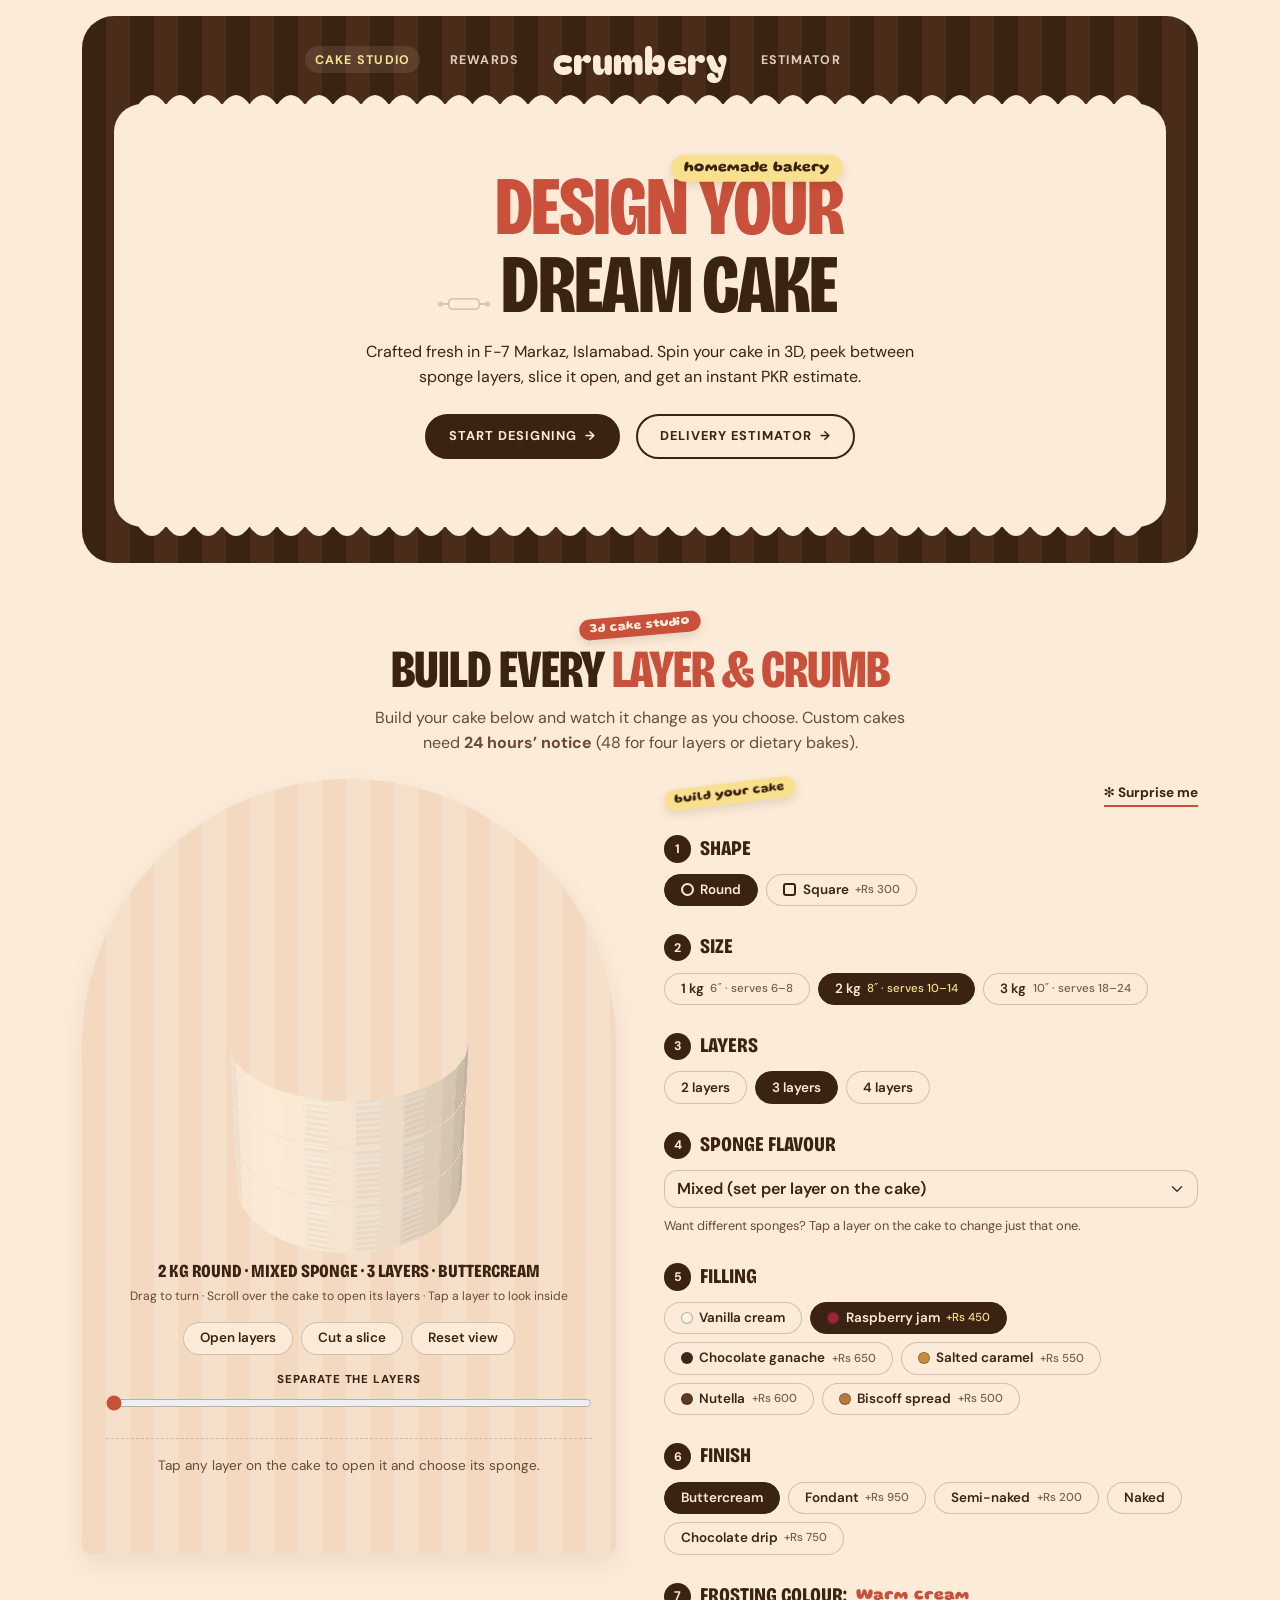
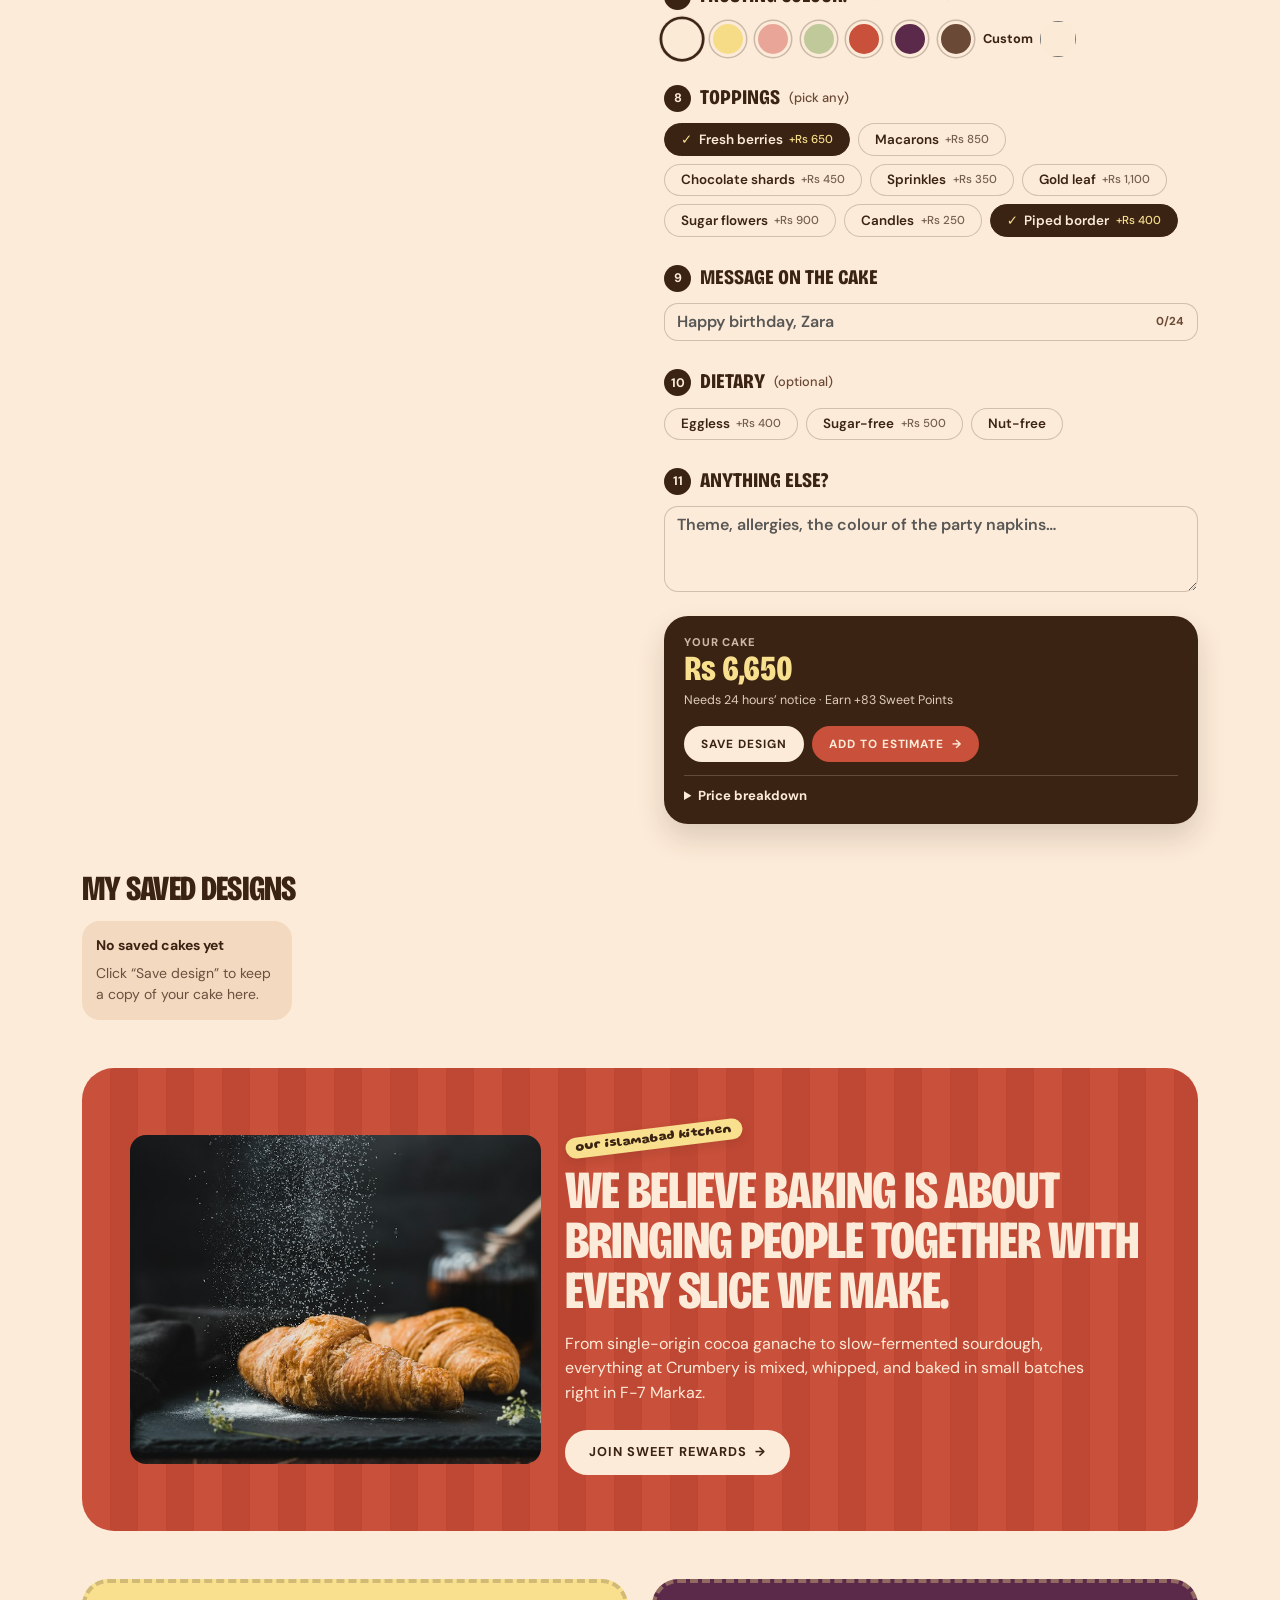
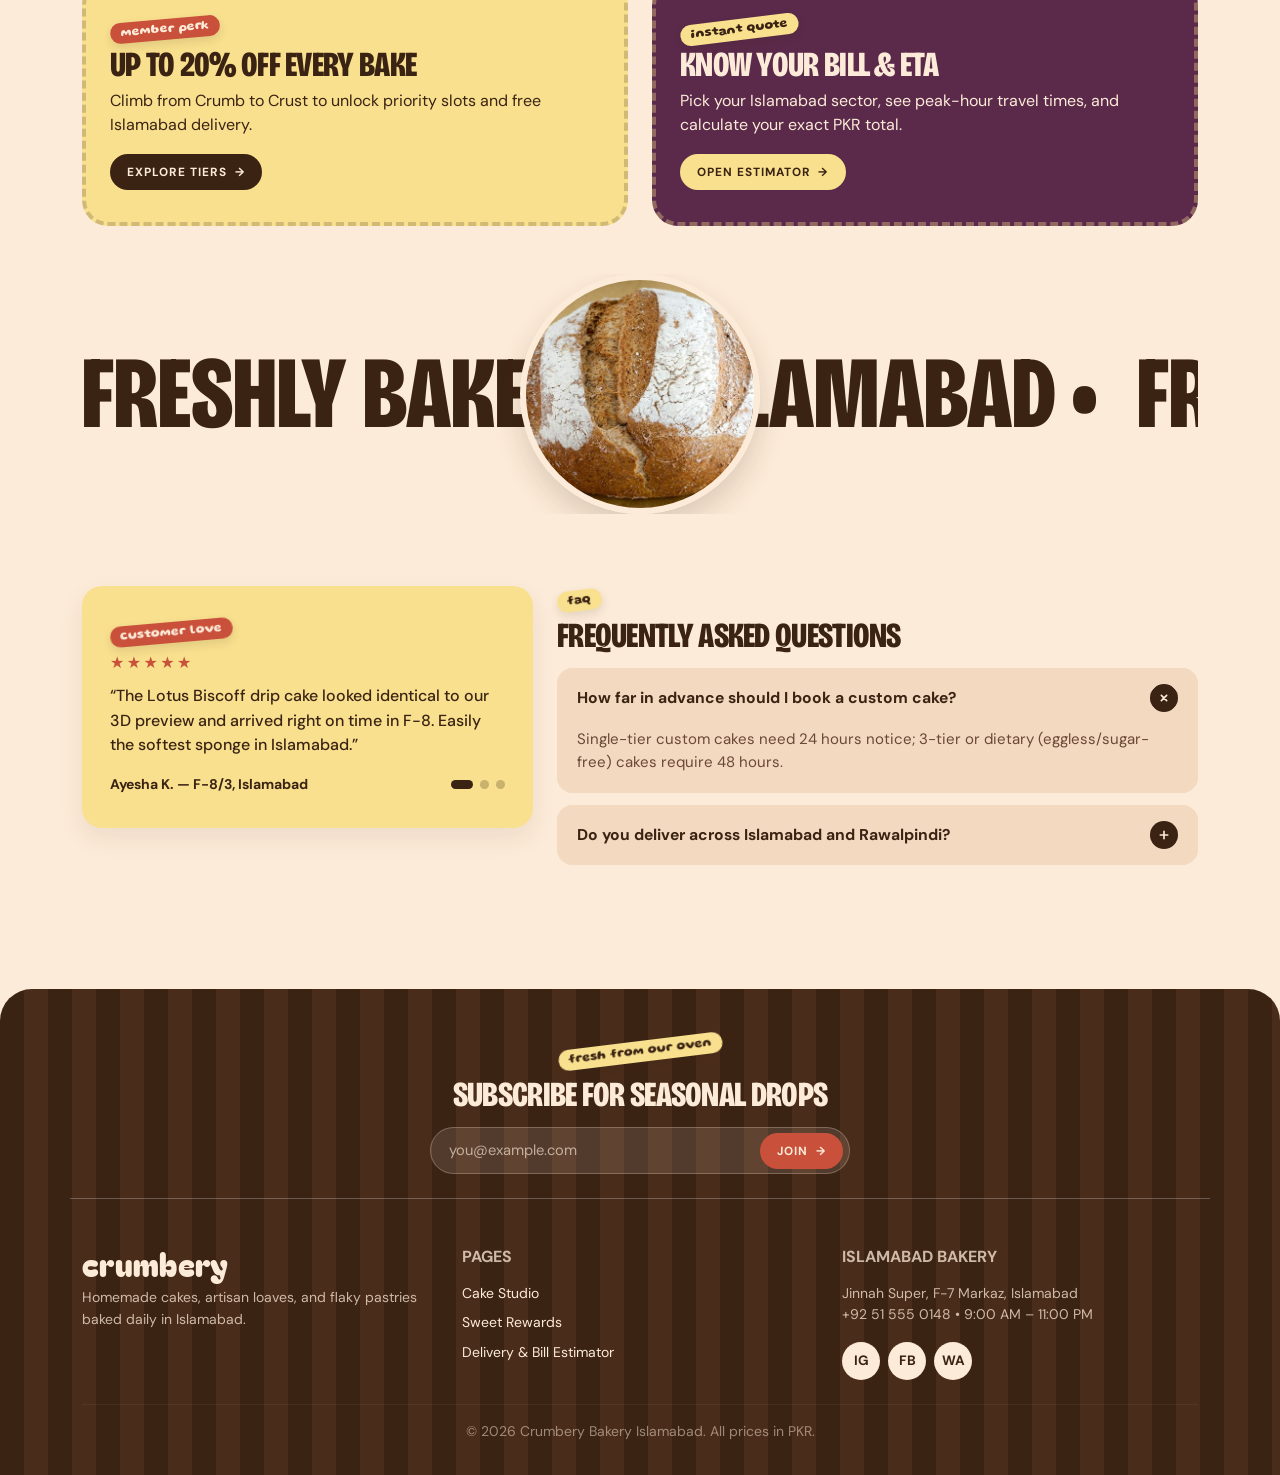
==== commit 8e876931: "fix: replace photos that don't show bakery items The story section showed a man in sunglasses outdoo" ====
--- a/index.html
+++ b/index.html
@@ -1,367 +1,292 @@
 <!DOCTYPE html>
 <html lang="en">
 <head>
-  <meta charset="UTF-8" />
-  <meta name="viewport" content="width=device-width, initial-scale=1.0" />
-  <title>Traditional Sweets Collection | Crumbery</title>
-  <meta
-    name="description"
-    content="Discover Crumbery's Traditional Sweets Collection — freshly prepared South Asian desserts crafted with authentic flavours, saffron, cardamom, and pure ghee."
-  />
-  <link rel="preconnect" href="https://fonts.googleapis.com" />
-  <link rel="preconnect" href="https://fonts.gstatic.com" crossorigin />
-  <link
-    href="https://fonts.googleapis.com/css2?family=Cormorant+Garamond:ital,wght@0,600;0,700;1,600&family=Plus+Jakarta+Sans:wght@400;500;600;700&display=swap"
-    rel="stylesheet"
-  />
-  <link rel="stylesheet" href="css/styles.css" />
+  <meta charset="UTF-8">
+  <meta name="viewport" content="width=device-width, initial-scale=1.0">
+  <title>Crumbery — Cake Studio &amp; Homemade Bakery in Islamabad</title>
+  <link rel="preconnect" href="https://fonts.googleapis.com">
+  <link rel="preconnect" href="https://fonts.gstatic.com" crossorigin>
+  <link href="https://fonts.googleapis.com/css2?family=Bagel+Fat+One&family=Bricolage+Grotesque:opsz,wdth,wght@12..96,75..100,700..800&family=DM+Sans:wght@400;500;700&family=Gluten:wght@700;800&display=swap" rel="stylesheet">
+  <link href="https://cdn.jsdelivr.net/npm/bootstrap@5.3.3/dist/css/bootstrap.min.css" rel="stylesheet">
+  <link rel="stylesheet" href="css/tokens.css">
+  <link rel="stylesheet" href="css/components.css">
+  <link rel="stylesheet" href="css/pages/studio.css">
 </head>
-<body data-page="traditional">
-  <a class="skip-link" href="#collection">Skip to Traditional Sweets</a>
-
-  <!-- Top Announcement Ribbon -->
-  <div class="announcement-bar" role="region" aria-label="Store highlights">
-    <p>Freshly handcrafted daily in small batches &middot; Authentic saffron, pure ghee &amp; cardamom</p>
+<body id="top">
+  <a class="sr-only-focusable" href="#mainContent">Skip to main content</a>
+
+  <div class="container-xl pt-3">
+    <header class="striped-frame">
+      <div id="siteHeaderSlot"></div>
+
+      <section class="wavy-panel text-center position-relative">
+        <!-- Faint line-art rolling pin doodle -->
+        <svg class="doodle-line mx-auto mb-2" width="54" height="24" viewBox="0 0 64 24" fill="none" aria-hidden="true">
+          <rect x="14" y="6" width="36" height="12" rx="4" stroke="currentColor" stroke-width="2"/>
+          <path d="M4 12h10M50 12h10" stroke="currentColor" stroke-width="2.2" stroke-linecap="round"/>
+          <circle cx="4" cy="12" r="2.2" stroke="currentColor" stroke-width="1.8"/>
+          <circle cx="60" cy="12" r="2.2" stroke="currentColor" stroke-width="1.8"/>
+        </svg>
+
+        <div class="d-inline-block position-relative">
+          <h1 class="display-headline display-headline--hero mb-3">
+            <span class="text-terracotta">Design Your</span><br>Dream Cake
+          </h1>
+          <span class="sticker position-absolute top-0 end-0 translate-middle-y d-none d-sm-inline-block">
+            homemade bakery
+          </span>
+        </div>
+
+        <p class="mx-auto mb-4" style="max-width: 560px;">
+          Crafted fresh in F-7 Markaz, Islamabad. Spin your cake in 3D, peek between sponge layers, slice it open, and get an instant PKR estimate.
+        </p>
+
+        <div class="d-flex flex-wrap justify-content-center gap-3">
+          <a href="#cakeStudioSection" class="pill-btn">
+            Start Designing <span class="pill-btn__arrow" aria-hidden="true">&rarr;</span>
+          </a>
+          <a href="estimate.html" class="pill-btn pill-btn--outline">
+            Delivery Estimator <span class="pill-btn__arrow" aria-hidden="true">&rarr;</span>
+          </a>
+        </div>
+      </section>
+    </header>
   </div>
 
-  <!-- Primary Navigation Bar -->
-  <header class="site-header" id="top">
-    <nav class="navbar container" aria-label="Primary navigation">
-      <!-- Brand Logo -->
-      <a href="#top" class="brand-logo" data-nav="home" aria-label="Crumbery Home">
-        <span class="brand-mark" aria-hidden="true">
-          <svg viewBox="0 0 44 44" fill="none" xmlns="http://www.w3.org/2000/svg">
-            <circle cx="22" cy="22" r="20" fill="#4A2C1D" stroke="#F2C14E" stroke-width="2" />
-            <path
-              d="M12 24C12 18.477 16.477 14 22 14C27.523 14 32 18.477 32 24H12Z"
-              fill="#C8553D"
-            />
-            <path
-              d="M10 25.5H34C33.4 30.2 28.3 33.5 22 33.5C15.7 33.5 10.6 30.2 10 25.5Z"
-              fill="#FDF1DF"
-            />
-            <circle cx="22" cy="11.5" r="2.3" fill="#F2C14E" />
-            <path
-              d="M16.5 20.5C17.6 19.2 19.6 19.2 20.7 20.5C21.8 21.8 23.8 21.8 24.9 20.5C26 19.2 27.3 19.2 28 20"
-              stroke="#F2C14E"
-              stroke-width="1.6"
-              stroke-linecap="round"
-            />
-          </svg>
-        </span>
-        <span class="brand-text">
-          <span class="brand-name">Crumbery</span>
-          <span class="brand-tagline">Artisanal Mithai &amp; Desserts</span>
-        </span>
-      </a>
-
-      <!-- Mobile Menu Toggle -->
-      <button
-        type="button"
-        class="nav-toggle"
-        id="nav-toggle"
-        aria-expanded="false"
-        aria-controls="nav-panel"
-        aria-label="Toggle navigation menu"
-      >
-        <span class="nav-toggle-bar"></span>
-        <span class="nav-toggle-bar"></span>
-        <span class="nav-toggle-bar"></span>
-      </button>
-
-      <!-- Navigation Links + Search + Cart -->
-      <div class="nav-panel" id="nav-panel">
-        <ul class="nav-links">
-          <li>
-            <a href="index.html" class="nav-link is-active" data-nav="home">Home</a>
-          </li>
-          <li>
-            <a href="world-of-desserts.html" class="nav-link" data-nav="world">World of Desserts</a>
-          </li>
-          <li>
-            <a href="gluten-free-desserts.html" class="nav-link" data-nav="gluten-free">Gluten-Free Desserts</a>
-          </li>
-        </ul>
-
-        <div class="nav-actions">
-          <!-- Search Form -->
-          <form class="search-box" id="nav-search-form" role="search" aria-label="Search desserts">
-            <label for="dessert-search" class="sr-only">Search traditional sweets</label>
-            <span class="search-icon" aria-hidden="true">
-              <svg viewBox="0 0 24 24" fill="none" stroke="currentColor" stroke-width="2">
-                <circle cx="11" cy="11" r="7" />
-                <path d="M20 20L16.2 16.2" stroke-linecap="round" />
-              </svg>
-            </span>
-            <input
-              type="search"
-              id="dessert-search"
-              name="search"
-              placeholder="Search sweets..."
-              autocomplete="off"
-            />
-            <button
-              type="button"
-              class="search-clear"
-              id="search-clear"
-              aria-label="Clear search"
-              hidden
-            >
-              &times;
-            </button>
-          </form>
-
-          <!-- Cart Trigger -->
-          <button
-            type="button"
-            class="cart-button"
-            id="cart-toggle"
-            aria-label="Open shopping cart"
-            aria-controls="cart-drawer"
-            aria-expanded="false"
-          >
-            <svg class="cart-icon" viewBox="0 0 24 24" fill="none" stroke="currentColor" stroke-width="1.9" aria-hidden="true">
-              <path d="M6 7h15l-1.6 8.2a2 2 0 0 1-2 1.6H9.2a2 2 0 0 1-2-1.6L5 4H2.5" stroke-linecap="round" stroke-linejoin="round" />
-              <circle cx="9.5" cy="20" r="1.4" fill="currentColor" stroke="none" />
-              <circle cx="17.5" cy="20" r="1.4" fill="currentColor" stroke="none" />
-            </svg>
-            <span class="cart-label">Cart</span>
-            <span class="cart-badge" id="cart-count" aria-live="polite">0</span>
-          </button>
-        </div>
-      </div>
-    </nav>
-  </header>
-
-  <main>
-    <!-- Hero Section -->
-    <section class="hero" aria-labelledby="hero-title">
-      <div class="hero-backdrop" aria-hidden="true"></div>
-      <div class="container hero-inner">
-        <div class="hero-content">
-          <span class="hero-eyebrow">Crumbery &middot; Traditional Sweets Collection</span>
-          <h1 id="hero-title" class="hero-title">Discover the Taste of Tradition</h1>
-          <p class="hero-subtitle">
-            Explore our delicious collection of traditional sweets, freshly prepared with authentic flavours.
+  <main id="mainContent" class="container-xl py-5">
+    <!-- ==================== CAKE STUDIO ==================== -->
+    <section id="cakeStudioSection" aria-labelledby="studioHeading">
+      <div class="text-center mb-4">
+        <span class="sticker sticker--terracotta sticker--sm mb-2">3d cake studio</span>
+        <h2 id="studioHeading" class="display-headline display-headline--section">
+          Build Every <span class="text-terracotta">Layer &amp; Crumb</span>
+        </h2>
+        <p class="mx-auto mb-0 studio-intro">Build your cake below and watch it change as you choose. Custom cakes need <strong>24 hours’ notice</strong> (48 for four layers or dietary bakes).</p>
+      </div>
+
+      <div class="row g-4 g-lg-5">
+        <!-- Left: the 3D cake -->
+        <div class="col-lg-6">
+          <div class="stage">
+            <div class="c3d" id="cake3d" tabindex="0" role="application"
+                 aria-label="Interactive 3D cake. Drag or use left and right arrows to turn it, up and down arrows to open the layers."></div>
+            <p class="stage__caption" id="cakeCaption"></p>
+            <p class="stage__hint">Drag to turn · Scroll over the cake to open its layers · Tap a layer to look inside</p>
+            <div class="stage__tools">
+              <button type="button" class="chip" id="tOpen" aria-pressed="false">Open layers</button>
+              <button type="button" class="chip" id="tCut" aria-pressed="false">Cut a slice</button>
+              <button type="button" class="chip" id="tReset">Reset view</button>
+            </div>
+            <label class="stage__label" for="tExplode">Separate the layers</label>
+            <input type="range" id="tExplode" class="stage__range" min="0" max="100" value="0">
+            <div class="layer-info" id="layerInfo" aria-live="polite"></div>
+          </div>
+        </div>
+
+        <!-- Right: build steps -->
+        <div class="col-lg-6">
+          <div class="d-flex justify-content-between align-items-center gap-3">
+            <span class="sticker sticker--sm">build your cake</span>
+            <button class="surprise-btn" id="surprise" type="button">✻ Surprise me</button>
+          </div>
+
+          <h3 class="opt-title"><span class="opt-num">1</span>Shape</h3>
+          <div class="chip-row" id="optShape"></div>
+
+          <h3 class="opt-title"><span class="opt-num">2</span>Size</h3>
+          <div class="chip-row" id="optSize"></div>
+
+          <h3 class="opt-title"><span class="opt-num">3</span>Layers</h3>
+          <div class="chip-row" id="optLayers"></div>
+
+          <h3 class="opt-title"><label for="optSponge"><span class="opt-num">4</span>Sponge flavour</label></h3>
+          <select class="form-select crumb-select" id="optSponge"></select>
+          <p class="opt-help">Want different sponges? Tap a layer on the cake to change just that one.</p>
+
+          <h3 class="opt-title"><span class="opt-num">5</span>Filling</h3>
+          <div class="chip-row" id="optFilling"></div>
+
+          <h3 class="opt-title"><span class="opt-num">6</span>Finish</h3>
+          <div class="chip-row" id="optFinish"></div>
+
+          <h3 class="opt-title"><span class="opt-num">7</span>Frosting colour: <em class="opt-em" id="frostName"></em></h3>
+          <div class="swatch-row" id="optFrostRow">
+            <div class="swatch-row" id="optFrost"></div>
+            <label class="swatch-custom">
+              Custom
+              <input type="color" id="optFrostCustom" value="#FBEBD6" aria-label="Pick a custom frosting colour">
+            </label>
+          </div>
+
+          <h3 class="opt-title"><span class="opt-num">8</span>Toppings <small class="opt-small">(pick any)</small></h3>
+          <div class="chip-row" id="optTop"></div>
+
+          <h3 class="opt-title"><label for="optMsg"><span class="opt-num">9</span>Message on the cake</label></h3>
+          <div class="msg-wrap">
+            <input class="form-control crumb-input" id="optMsg" maxlength="24" placeholder="Happy birthday, Zara" aria-describedby="msgCount">
+            <span class="msg-wrap__count" id="msgCount">0/24</span>
+          </div>
+
+          <h3 class="opt-title"><span class="opt-num">10</span>Dietary <small class="opt-small">(optional)</small></h3>
+          <div class="chip-row" id="optDiet"></div>
+
+          <h3 class="opt-title"><label for="optNotes"><span class="opt-num">11</span>Anything else?</label></h3>
+          <textarea class="form-control crumb-input" id="optNotes" rows="3" placeholder="Theme, allergies, the colour of the party napkins…"></textarea>
+
+          <div class="price-panel mt-4" aria-live="polite">
+            <div class="price-panel__top">
+              <div>
+                <p class="price-panel__eyebrow">Your cake</p>
+                <div class="price-panel__price" id="cakePrice">Rs 0</div>
+                <div class="price-panel__meta"><span id="cakeLead"></span> · <span id="cakePoints"></span></div>
+              </div>
+              <div class="d-flex flex-wrap gap-2">
+                <button type="button" class="pill-btn pill-btn--sm pill-btn--ghost" id="saveDesignBtn">Save design</button>
+                <button type="button" class="pill-btn pill-btn--sm pill-btn--terracotta" id="addToEstimateBtn">
+                  Add to estimate <span class="pill-btn__arrow" aria-hidden="true">&rarr;</span>
+                </button>
+              </div>
+            </div>
+            <details class="price-panel__details">
+              <summary>Price breakdown</summary>
+              <ul class="price-lines" id="priceLines"></ul>
+            </details>
+          </div>
+          <p id="afterAdd" class="studio-feedback d-none">Added. <a href="estimate.html">Open the estimator</a> to see delivery time and total, or keep designing.</p>
+          <p id="studioFeedback" class="studio-feedback d-none" role="status"></p>
+        </div>
+      </div>
+    </section>
+
+    <!-- Saved Designs Strip -->
+    <section class="mt-5" aria-labelledby="savedDesignsHeading">
+      <div class="mb-3">
+        <h2 id="savedDesignsHeading" class="display-headline display-headline--sub mb-0">My Saved Designs</h2>
+      </div>
+      <div class="saved-designs-strip" id="savedDesignsStrip"></div>
+    </section>
+
+    <!-- ==================== STORY SECTION (Reference Match) ==================== -->
+    <section class="story-section mt-5" aria-labelledby="storyHeading">
+      <div class="row align-items-center g-4">
+        <div class="col-12 col-lg-5">
+          <img src="assets/images/croissant.jpg" alt="Fresh butter croissants dusted with sugar in the Crumbery kitchen" class="rounded-4 w-100 object-fit-cover" style="max-height: 360px;" loading="lazy">
+        </div>
+        <div class="col-12 col-lg-7">
+          <span class="sticker sticker--sm mb-3">our islamabad kitchen</span>
+          <h2 id="storyHeading" class="display-headline display-headline--section text-cream mb-3">
+            We believe baking is about bringing people together with every slice we make.
+          </h2>
+          <p class="opacity-90 mb-4" style="max-width: 540px;">
+            From single-origin cocoa ganache to slow-fermented sourdough, everything at Crumbery is mixed, whipped, and baked in small batches right in F-7 Markaz.
           </p>
-          <div class="hero-cta-row">
-            <a href="#collection" class="btn btn-primary">Explore All 10 Sweets</a>
-            <button type="button" class="btn btn-outline" id="hero-gf-btn">
-              View Gluten-Free Selection
-            </button>
-          </div>
-        </div>
-
-        <aside class="hero-highlights" aria-label="Collection highlights">
-          <div class="highlight-card">
-            <span class="highlight-number">10</span>
-            <span class="highlight-text">Signature Traditional Sweets</span>
-          </div>
-          <div class="highlight-card">
-            <span class="highlight-number">100%</span>
-            <span class="highlight-text">Pure Milk, Ghee &amp; Saffron</span>
-          </div>
-          <div class="highlight-card">
-            <span class="highlight-number">PKR</span>
-            <span class="highlight-text">Editable Box Pricing</span>
-          </div>
-        </aside>
-      </div>
-    </section>
-
-    <!-- Collection Section -->
-    <section class="collection-section" id="collection" aria-labelledby="collection-heading">
-      <div class="container">
-        <div class="collection-header">
-          <div>
-            <p class="section-kicker">Handcrafted Heritage</p>
-            <h2 id="collection-heading" class="section-title">Traditional Sweets Collection</h2>
-          </div>
-
-          <div class="collection-controls">
-            <div class="filter-pills" role="group" aria-label="Filter desserts">
-              <button type="button" class="filter-pill is-active" data-filter="all">
-                All Sweets (<span id="count-all">10</span>)
+          <a href="rewards.html" class="pill-btn" style="background: var(--cream); color: var(--choco); border-color: var(--cream);">
+            Join Sweet Rewards <span class="pill-btn__arrow" aria-hidden="true">&rarr;</span>
+          </a>
+        </div>
+      </div>
+    </section>
+
+    <!-- ==================== PROMO CARDS ==================== -->
+    <section class="row g-4 mt-4" aria-label="Featured promotions">
+      <div class="col-12 col-md-6">
+        <div class="promo-card promo-card--butter h-100 d-flex flex-column justify-content-between">
+          <div>
+            <span class="sticker sticker--terracotta sticker--sm mb-2">member perk</span>
+            <h3 class="display-headline display-headline--sub mb-2">Up to 20% Off Every Bake</h3>
+            <p class="mb-3">Climb from Crumb to Crust to unlock priority slots and free Islamabad delivery.</p>
+          </div>
+          <div>
+            <a href="rewards.html" class="pill-btn pill-btn--sm">
+              Explore Tiers <span class="pill-btn__arrow" aria-hidden="true">&rarr;</span>
+            </a>
+          </div>
+        </div>
+      </div>
+      <div class="col-12 col-md-6">
+        <div class="promo-card promo-card--plum h-100 d-flex flex-column justify-content-between">
+          <div>
+            <span class="sticker sticker--sm mb-2">instant quote</span>
+            <h3 class="display-headline display-headline--sub text-cream mb-2">Know Your Bill &amp; ETA</h3>
+            <p class="opacity-90 mb-3">Pick your Islamabad sector, see peak-hour travel times, and calculate your exact PKR total.</p>
+          </div>
+          <div>
+            <a href="estimate.html" class="pill-btn pill-btn--sm" style="background: var(--butter); color: var(--choco); border-color: var(--butter);">
+              Open Estimator <span class="pill-btn__arrow" aria-hidden="true">&rarr;</span>
+            </a>
+          </div>
+        </div>
+      </div>
+    </section>
+
+    <!-- ==================== MARQUEE SHOWCASE ==================== -->
+    <section class="marquee-showcase my-5" aria-hidden="true">
+      <div class="marquee-band">
+        <div class="marquee-band__track">
+          <span class="marquee-band__text">FRESHLY BAKED IN ISLAMABAD &bull;</span>
+          <span class="marquee-band__text">FRESHLY BAKED IN ISLAMABAD &bull;</span>
+        </div>
+      </div>
+      <img src="assets/images/sourdough-boule.jpg" alt="" class="marquee-showcase__img" loading="lazy">
+    </section>
+
+    <!-- ==================== TESTIMONIAL & FAQ ==================== -->
+    <section class="row g-4 align-items-start mt-2">
+      <div class="col-12 col-lg-5">
+        <div class="testimonial-card">
+          <span class="sticker sticker--terracotta sticker--sm mb-2">customer love</span>
+          <div class="testimonial-card__stars mb-2" aria-label="5 out of 5 stars">&#9733;&#9733;&#9733;&#9733;&#9733;</div>
+          <blockquote class="mb-3 fw-medium">
+            “The Lotus Biscoff drip cake looked identical to our 3D preview and arrived right on time in F-8. Easily the softest sponge in Islamabad.”
+          </blockquote>
+          <div class="d-flex align-items-center justify-content-between">
+            <span class="fw-bold small">Ayesha K. &mdash; F-8/3, Islamabad</span>
+            <div class="testimonial-dots" aria-hidden="true">
+              <span class="testimonial-dot is-active"></span>
+              <span class="testimonial-dot"></span>
+              <span class="testimonial-dot"></span>
+            </div>
+          </div>
+        </div>
+      </div>
+
+      <div class="col-12 col-lg-7">
+        <span class="sticker sticker--sm mb-2">faq</span>
+        <h2 class="display-headline display-headline--sub mb-3">Frequently Asked Questions</h2>
+        <div class="accordion faq-accordion" id="studioFaq">
+          <div class="accordion-item">
+            <h3 class="accordion-header">
+              <button class="accordion-button" type="button" data-bs-toggle="collapse" data-bs-target="#studioFaq1">
+                How far in advance should I book a custom cake?
               </button>
-              <button type="button" class="filter-pill" data-filter="vegetarian">
-                Vegetarian
+            </h3>
+            <div id="studioFaq1" class="accordion-collapse collapse show" data-bs-parent="#studioFaq">
+              <div class="accordion-body">
+                Single-tier custom cakes need 24 hours notice; 3-tier or dietary (eggless/sugar-free) cakes require 48 hours.
+              </div>
+            </div>
+          </div>
+          <div class="accordion-item">
+            <h3 class="accordion-header">
+              <button class="accordion-button collapsed" type="button" data-bs-toggle="collapse" data-bs-target="#studioFaq2">
+                Do you deliver across Islamabad and Rawalpindi?
               </button>
-              <button type="button" class="filter-pill" data-filter="gluten-free">
-                Gluten-Free
-              </button>
-              <button type="button" class="filter-pill" data-filter="chilled">
-                Chilled &amp; Creamy
-              </button>
-            </div>
-
-            <button
-              type="button"
-              class="btn-link-subtle"
-              id="reset-prices-btn"
-              hidden
-              title="Restore default PKR prices for all sweets"
-            >
-              Reset Edited Prices
-            </button>
-          </div>
-        </div>
-
-        <!-- Live Search & Filter Status -->
-        <div class="results-bar" aria-live="polite">
-          <p id="results-summary" class="results-summary">Showing all 10 traditional sweets</p>
-          <p class="price-tip">
-            <span class="price-tip-dot" aria-hidden="true"></span>
-            Tip: Click any <strong>PKR</strong> price to customize it — changes save automatically.
-          </p>
-        </div>
-
-        <!-- Product Grid -->
-        <div class="desserts-grid" id="desserts-grid">
-          <!-- Cards rendered dynamically by js/app.js -->
-        </div>
-
-        <!-- Empty Search State -->
-        <div class="empty-state" id="empty-state" hidden>
-          <div class="empty-state-icon" aria-hidden="true">&#127854;</div>
-          <h3>No desserts matched your search</h3>
-          <p>Try searching for Gulab Jamun, Rasmalai, Kheer, or clear your active filter.</p>
-          <button type="button" class="btn btn-primary" id="clear-filters-btn">
-            Show All Desserts
-          </button>
+            </h3>
+            <div id="studioFaq2" class="accordion-collapse collapse" data-bs-parent="#studioFaq">
+              <div class="accordion-body">
+                Yes! We deliver up to 30 km from F-7 Markaz, including Bahria Town, DHA Phase 2, and Saddar.
+              </div>
+            </div>
+          </div>
         </div>
       </div>
     </section>
   </main>
 
-  <!-- Slide-Over Cart Drawer -->
-  <div class="drawer-backdrop" id="cart-backdrop" hidden></div>
-  <aside
-    class="cart-drawer"
-    id="cart-drawer"
-    role="dialog"
-    aria-modal="true"
-    aria-labelledby="cart-drawer-title"
-    hidden
-  >
-    <div class="cart-drawer-header">
-      <div>
-        <h2 id="cart-drawer-title">Your Crumbery Box</h2>
-        <p class="cart-drawer-subtitle" id="cart-drawer-subtitle">0 items selected</p>
-      </div>
-      <button type="button" class="icon-close-btn" id="cart-close" aria-label="Close cart">
-        &times;
-      </button>
-    </div>
-
-    <div class="cart-drawer-body" id="cart-items-container">
-      <!-- Cart items rendered dynamically -->
-    </div>
-
-    <div class="cart-drawer-footer" id="cart-footer">
-      <div class="cart-summary-row">
-        <span>Subtotal</span>
-        <strong id="cart-subtotal">PKR 0</strong>
-      </div>
-      <p class="cart-note">Prices reflect your current custom PKR pricing and are saved locally.</p>
-      <div class="cart-footer-actions">
-        <button type="button" class="btn btn-primary btn-block" id="checkout-btn">
-          Place Sweet Order
-        </button>
-        <button type="button" class="btn btn-ghost btn-block" id="clear-cart-btn">
-          Clear Cart
-        </button>
-      </div>
-    </div>
-  </aside>
-
-  <!-- Toast Notification -->
-  <div class="toast" id="toast" role="status" aria-live="polite" hidden></div>
-
-  <!-- Footer -->
-  <footer class="site-footer" id="contact">
-    <div class="container footer-grid">
-      <!-- Brand Column -->
-      <div class="footer-brand">
-        <a href="#top" class="footer-logo" data-nav="home">
-          <span class="brand-name">Crumbery</span>
-        </a>
-        <p class="footer-about">
-          Crafted with heirloom recipes, pure desi ghee, saffron strands, and hand-crushed pistachios.
-          Bringing warm nostalgia and modern patisserie care to every box of traditional sweets.
-        </p>
-        <div class="social-links" aria-label="Crumbery social media">
-          <a href="#instagram" class="social-link" aria-label="Crumbery on Instagram" title="Instagram">
-            <svg viewBox="0 0 24 24" fill="none" stroke="currentColor" stroke-width="1.8" aria-hidden="true">
-              <rect x="3" y="3" width="18" height="18" rx="5" />
-              <circle cx="12" cy="12" r="4" />
-              <circle cx="17.5" cy="6.5" r="1" fill="currentColor" stroke="none" />
-            </svg>
-          </a>
-          <a href="#facebook" class="social-link" aria-label="Crumbery on Facebook" title="Facebook">
-            <svg viewBox="0 0 24 24" fill="none" stroke="currentColor" stroke-width="1.8" aria-hidden="true">
-              <path d="M15 3h-3a4 4 0 0 0-4 4v3H5v4h3v7h4v-7h3l1-4h-4V7a1 1 0 0 1 1-1h3V3z" stroke-linejoin="round" />
-            </svg>
-          </a>
-          <a href="#x-twitter" class="social-link" aria-label="Crumbery on X" title="X">
-            <svg viewBox="0 0 24 24" fill="none" stroke="currentColor" stroke-width="1.8" aria-hidden="true">
-              <path d="M4 4l16 16M20 4L4 20" stroke-linecap="round" />
-            </svg>
-          </a>
-          <a href="#whatsapp" class="social-link" aria-label="Crumbery on WhatsApp" title="WhatsApp">
-            <svg viewBox="0 0 24 24" fill="none" stroke="currentColor" stroke-width="1.8" aria-hidden="true">
-              <path d="M20 11.5a8.5 8.5 0 0 1-12.6 7.4L4 20l1.1-3.3A8.5 8.5 0 1 1 20 11.5Z" stroke-linejoin="round" />
-              <path d="M9.5 9.2c.2-.4.5-.4.8-.4h.4c.2 0 .4.1.5.4l.6 1.4c.1.2 0 .5-.1.6l-.5.6c.5.9 1.3 1.7 2.2 2.2l.6-.5c.2-.2.4-.2.6-.1l1.4.6c.3.1.4.3.4.5v.4c0 .3-.1.6-.4.8-.6.4-1.5.5-2.5.1a7.4 7.4 0 0 1-4.2-4.2c-.4-1-.3-1.9.2-2.4Z" />
-            </svg>
-          </a>
-        </div>
-      </div>
-
-      <!-- Useful Links -->
-      <div class="footer-col">
-        <h3 class="footer-heading">Useful Links</h3>
-        <ul class="footer-list">
-          <li><a href="index.html" data-nav="home">Home</a></li>
-          <li><a href="world-of-desserts.html">World of Desserts</a></li>
-          <li><a href="gluten-free-desserts.html">Gluten-Free Desserts</a></li>
-          <li><a href="#collection" data-nav="home">Traditional Sweets Menu</a></li>
-          <li><button type="button" class="footer-cart-trigger" id="footer-open-cart">View Shopping Cart</button></li>
-        </ul>
-      </div>
-
-      <!-- Contact Information -->
-      <div class="footer-col">
-        <h3 class="footer-heading">Contact Us</h3>
-        <ul class="footer-contact">
-          <li>
-            <span class="contact-label">Bakery Kitchen:</span>
-            <span>42-B Main Boulevard, Gulberg III, Lahore</span>
-          </li>
-          <li>
-            <span class="contact-label">Phone:</span>
-            <a href="tel:+923004829104">+92 300 4829104</a>
-          </li>
-          <li>
-            <span class="contact-label">Email:</span>
-            <a href="mailto:hello@crumbery.pk">hello@crumbery.pk</a>
-          </li>
-          <li>
-            <span class="contact-label">Hours:</span>
-            <span>Daily, 10:00 AM &ndash; 11:00 PM</span>
-          </li>
-        </ul>
-      </div>
-    </div>
-
-    <div class="footer-bottom">
-      <div class="container footer-bottom-inner">
-        <p>&copy; <span id="current-year">2026</span> Crumbery. All rights reserved.</p>
-        <p>Traditional Sweets Collection &middot; Crafted with warm chocolate &amp; cream care.</p>
-      </div>
-    </div>
-  </footer>
-
-  <script src="js/data.js"></script>
-  <script src="js/storage.js"></script>
-  <script src="js/app.js"></script>
+  <div id="siteFooterSlot"></div>
+
+  <script src="https://cdn.jsdelivr.net/npm/bootstrap@5.3.3/dist/js/bootstrap.bundle.min.js"></script>
+  <script type="module" src="js/layout.js"></script>
+  <script type="module" src="js/studio.js"></script>
 </body>
 </html>
--- a/css/tokens.css
+++ b/css/tokens.css
@@ -0,0 +1,47 @@
+/* ==========================================================================
+   Crumbery Design System Tokens
+   ========================================================================== */
+
+:root {
+  /* Core Brand Palette */
+  --choco: #3B2314;
+  --choco-stripe: #4A2C1A;
+  --choco-muted: #6A4936;
+  --cream: #FCEBD8;
+  --tan: #F3D9BF;
+  --tan-hover: #ECD0B2;
+  --terracotta: #C9503A;
+  --terracotta-stripe: #BF4834;
+  --butter: #F8E08E;
+  --butter-deep: #EFCF69;
+  --plum: #5B2A4A;
+  --plum-stripe: #683355;
+
+  /* Semantic Aliases */
+  --bg-page: var(--cream);
+  --bg-card: var(--tan);
+  --text-primary: var(--choco);
+  --text-inverse: var(--cream);
+  --accent-primary: var(--terracotta);
+  --accent-highlight: var(--butter);
+  --border-subtle: rgba(59, 35, 20, 0.14);
+  --focus-ring: 0 0 0 3px var(--butter), 0 0 0 5px var(--choco);
+
+  /* Typography */
+  --font-display: 'Bricolage Grotesque', system-ui, sans-serif;
+  --font-logo: 'Bagel Fat One', cursive;
+  --font-sticker: 'Gluten', cursive;
+  --font-body: 'DM Sans', system-ui, -apple-system, sans-serif;
+
+  /* Radii */
+  --radius-card: 20px;
+  --radius-section: 32px;
+  --radius-pill: 999px;
+
+  /* Shadows */
+  --shadow-soft: 0 10px 24px rgba(59, 35, 20, 0.08);
+  --shadow-lift: 0 14px 28px rgba(59, 35, 20, 0.16);
+
+  /* Transitions */
+  --ease-snappy: cubic-bezier(0.22, 1, 0.36, 1);
+}
--- a/css/components.css
+++ b/css/components.css
@@ -0,0 +1,748 @@
+/* ==========================================================================
+   Crumbery Shared Components & Signature Shapes
+   ========================================================================== */
+
+*,
+*::before,
+*::after {
+  box-sizing: border-box;
+}
+
+html {
+  scroll-behavior: smooth;
+}
+
+body {
+  margin: 0;
+  background-color: var(--bg-page);
+  color: var(--text-primary);
+  font-family: var(--font-body);
+  font-size: 1rem;
+  line-height: 1.55;
+  -webkit-font-smoothing: antialiased;
+  overflow-x: hidden;
+}
+
+img {
+  max-width: 100%;
+  display: block;
+}
+
+a {
+  color: inherit;
+  text-decoration: none;
+}
+
+:focus-visible {
+  outline: none;
+  box-shadow: var(--focus-ring);
+  border-radius: 6px;
+}
+
+.sr-only-focusable:not(:focus):not(:focus-within) {
+  position: absolute;
+  width: 1px;
+  height: 1px;
+  padding: 0;
+  margin: -1px;
+  overflow: hidden;
+  clip: rect(0, 0, 0, 0);
+  white-space: nowrap;
+  border: 0;
+}
+
+/* ---------- Typography Helpers ---------- */
+
+.display-headline {
+  font-family: var(--font-display);
+  font-variation-settings: 'wdth' 75, 'opsz' 72;
+  font-weight: 800;
+  text-transform: uppercase;
+  line-height: 0.94;
+  letter-spacing: -0.02em;
+  color: var(--choco);
+  margin: 0;
+}
+
+.display-headline--hero {
+  font-size: clamp(2.6rem, 6.5vw, 5.2rem);
+}
+
+.display-headline--section {
+  font-size: clamp(2rem, 4.2vw, 3.35rem);
+}
+
+.display-headline--sub {
+  font-size: clamp(1.45rem, 2.8vw, 2.2rem);
+}
+
+.text-terracotta {
+  color: var(--terracotta) !important;
+}
+
+.text-cream {
+  color: var(--cream) !important;
+}
+
+.wordmark {
+  font-family: var(--font-logo);
+  font-weight: 400;
+  text-transform: lowercase;
+  letter-spacing: 0.01em;
+  line-height: 1;
+}
+
+/* ---------- 1. Striped Brown Frame ---------- */
+
+.striped-frame {
+  background-color: var(--choco);
+  background-image: repeating-linear-gradient(
+    90deg,
+    var(--choco) 0,
+    var(--choco) 24px,
+    var(--choco-stripe) 24px,
+    var(--choco-stripe) 48px
+  );
+  border-radius: var(--radius-section);
+  padding: 1rem 1.15rem 1.75rem;
+  color: var(--cream);
+  position: relative;
+}
+
+@media (min-width: 768px) {
+  .striped-frame {
+    padding: 1.25rem 2rem 2.25rem;
+  }
+}
+
+/* ---------- 2. Wavy Cream Panel ---------- */
+
+.wavy-panel {
+  position: relative;
+  background-color: var(--cream);
+  color: var(--choco);
+  border-radius: 28px;
+  padding: 3.25rem 1.25rem 3.5rem;
+  margin-top: 0.75rem;
+  /* Crisp scalloped edges top & bottom via radial-gradient mask */
+  --scallop-size: 28px;
+  background-clip: padding-box;
+}
+
+.wavy-panel::before,
+.wavy-panel::after {
+  content: '';
+  position: absolute;
+  left: 24px;
+  right: 24px;
+  height: 14px;
+  /* "round" stretches the bumps slightly so the edge always ends on a whole bump */
+  background-repeat: round no-repeat;
+  background-size: 28px 14px;
+  pointer-events: none;
+}
+
+.wavy-panel::before {
+  top: -13px;
+  background-image: url("data:image/svg+xml,%3Csvg xmlns='http://www.w3.org/2000/svg' viewBox='0 0 28 14' preserveAspectRatio='none'%3E%3Cpath d='M0 14 Q14 -6 28 14 Z' fill='%23FCEBD8'/%3E%3C/svg%3E");
+}
+
+.wavy-panel::after {
+  bottom: -13px;
+  background-image: url("data:image/svg+xml,%3Csvg xmlns='http://www.w3.org/2000/svg' viewBox='0 0 28 14' preserveAspectRatio='none'%3E%3Cpath d='M0 0 Q14 20 28 0 Z' fill='%23FCEBD8'/%3E%3C/svg%3E");
+}
+
+@media (min-width: 768px) {
+  .wavy-panel {
+    padding: 4rem 3rem 4.25rem;
+  }
+}
+
+/* ---------- 3. Centered Nav & Offcanvas ---------- */
+
+.site-nav {
+  display: grid;
+  grid-template-columns: 1fr auto 1fr;
+  align-items: center;
+  gap: 0.75rem;
+  padding: 0.25rem 0 0.9rem;
+}
+
+.site-nav__group {
+  display: flex;
+  align-items: center;
+  gap: 1.25rem;
+  list-style: none;
+  margin: 0;
+  padding: 0;
+}
+
+.site-nav__group--left {
+  justify-content: flex-end;
+}
+
+.site-nav__group--right {
+  justify-content: flex-start;
+}
+
+.site-nav__link {
+  font-size: 0.78rem;
+  font-weight: 700;
+  text-transform: uppercase;
+  letter-spacing: 0.1em;
+  color: rgba(252, 235, 216, 0.85);
+  padding: 0.35rem 0.6rem;
+  border-radius: var(--radius-pill);
+  transition: color 0.2s ease, background-color 0.2s ease;
+  white-space: nowrap;
+}
+
+.site-nav__link:hover,
+.site-nav__link[aria-current="page"] {
+  color: var(--butter);
+  background-color: rgba(252, 235, 216, 0.1);
+}
+
+.site-nav__brand {
+  font-size: clamp(1.85rem, 3vw, 2.35rem);
+  color: var(--cream);
+  padding: 0 0.75rem;
+  text-align: center;
+}
+
+.site-nav__brand:hover {
+  color: var(--butter);
+}
+
+.site-nav__auth {
+  display: inline-flex;
+  align-items: center;
+  gap: 0.5rem;
+  font-size: 0.78rem;
+  color: var(--butter);
+}
+
+.site-nav__signout {
+  background: transparent;
+  border: 1px solid rgba(248, 224, 142, 0.5);
+  color: var(--cream);
+  border-radius: var(--radius-pill);
+  padding: 0.2rem 0.65rem;
+  font-size: 0.72rem;
+  font-weight: 600;
+  text-transform: uppercase;
+  letter-spacing: 0.06em;
+  cursor: pointer;
+}
+
+.site-nav__signout:hover {
+  background: var(--butter);
+  color: var(--choco);
+}
+
+.nav-hamburger {
+  background: rgba(252, 235, 216, 0.12);
+  border: 1px solid rgba(252, 235, 216, 0.25);
+  color: var(--cream);
+  border-radius: var(--radius-pill);
+  padding: 0.4rem 0.8rem;
+  font-size: 0.8rem;
+  font-weight: 700;
+  text-transform: uppercase;
+  letter-spacing: 0.08em;
+}
+
+/* Phones: tighten the nav so menu · logo · link fit without touching the frame edge */
+@media (max-width: 767.98px) {
+  .site-nav {
+    gap: 0.35rem;
+  }
+
+  .site-nav__brand {
+    font-size: 1.7rem;
+    padding: 0 0.25rem;
+  }
+
+  .site-nav .site-nav__link,
+  .nav-hamburger {
+    font-size: 0.7rem;
+    letter-spacing: 0.06em;
+    padding: 0.35rem 0.55rem;
+  }
+}
+
+.offcanvas-crumbery {
+  background-color: var(--choco);
+  color: var(--cream);
+}
+
+.offcanvas-crumbery .btn-close {
+  filter: invert(1) sepia(1) saturate(0.2) hue-rotate(340deg) brightness(1.1);
+}
+
+/* ---------- Stickers & Handwritten Pills ---------- */
+
+.sticker {
+  display: inline-block;
+  font-family: var(--font-sticker);
+  font-weight: 700;
+  font-size: 0.92rem;
+  line-height: 1.05;
+  padding: 0.35rem 0.85rem;
+  border-radius: var(--radius-pill);
+  background-color: var(--butter);
+  color: var(--choco);
+  transform: rotate(-7deg);
+  box-shadow: 0 4px 10px rgba(59, 35, 20, 0.12);
+  user-select: none;
+}
+
+.sticker--terracotta {
+  background-color: var(--terracotta);
+  color: var(--cream);
+  transform: rotate(-5deg);
+}
+
+.sticker--sm {
+  font-size: 0.78rem;
+  padding: 0.24rem 0.65rem;
+}
+
+/* ---------- 4. Scalloped "Flower" Badges ---------- */
+
+.flower-badge {
+  position: relative;
+  width: 96px;
+  height: 96px;
+  display: inline-flex;
+  align-items: center;
+  justify-content: center;
+  background-repeat: no-repeat;
+  background-position: center;
+  background-size: contain;
+  background-image: url("data:image/svg+xml,%3Csvg xmlns='http://www.w3.org/2000/svg' viewBox='0 0 100 100'%3E%3Cpath d='M50 3 C57 3 60 11 67 13 C74 15 80 10 85 15 C90 20 85 26 87 33 C89 40 97 43 97 50 C97 57 89 60 87 67 C85 74 90 80 85 85 C80 90 74 85 67 87 C60 89 57 97 50 97 C43 97 40 89 33 87 C26 85 20 90 15 85 C10 80 15 74 13 67 C11 60 3 57 3 50 C3 43 11 40 13 33 C15 26 10 20 15 15 C20 10 26 15 33 13 C40 11 43 3 50 3 Z' fill='%23F8E08E'/%3E%3C/svg%3E");
+  transition: transform 0.25s var(--ease-snappy);
+}
+
+.flower-badge--terracotta,
+.flower-badge.is-active {
+  background-image: url("data:image/svg+xml,%3Csvg xmlns='http://www.w3.org/2000/svg' viewBox='0 0 100 100'%3E%3Cpath d='M50 3 C57 3 60 11 67 13 C74 15 80 10 85 15 C90 20 85 26 87 33 C89 40 97 43 97 50 C97 57 89 60 87 67 C85 74 90 80 85 85 C80 90 74 85 67 87 C60 89 57 97 50 97 C43 97 40 89 33 87 C26 85 20 90 15 85 C10 80 15 74 13 67 C11 60 3 57 3 50 C3 43 11 40 13 33 C15 26 10 20 15 15 C20 10 26 15 33 13 C40 11 43 3 50 3 Z' fill='%23C9503A'/%3E%3C/svg%3E");
+}
+
+.flower-badge--sm {
+  width: 68px;
+  height: 68px;
+}
+
+.flower-badge-btn {
+  background: transparent;
+  border: 0;
+  padding: 0.25rem;
+  display: inline-flex;
+  flex-direction: column;
+  align-items: center;
+  gap: 0.45rem;
+  cursor: pointer;
+  color: var(--choco);
+}
+
+.flower-badge-btn:hover .flower-badge {
+  transform: scale(1.06) rotate(4deg);
+}
+
+.flower-badge-btn__label {
+  font-size: 0.78rem;
+  font-weight: 700;
+  text-transform: uppercase;
+  letter-spacing: 0.08em;
+}
+
+.flower-badge-btn.is-active .flower-badge-btn__label {
+  color: var(--terracotta);
+}
+
+/* ---------- 5. Product Cards ---------- */
+
+.product-card {
+  background-color: var(--tan);
+  border-radius: var(--radius-card);
+  padding: 1.25rem;
+  display: flex;
+  flex-direction: column;
+  height: 100%;
+  transition: transform 0.25s var(--ease-snappy), box-shadow 0.25s var(--ease-snappy);
+}
+
+.product-card:hover {
+  transform: translateY(-4px);
+  box-shadow: var(--shadow-soft);
+}
+
+.product-card__media {
+  aspect-ratio: 4 / 3;
+  border-radius: 14px;
+  overflow: hidden;
+  background-color: rgba(252, 235, 216, 0.55);
+  margin-bottom: 1rem;
+}
+
+.product-card__media img {
+  width: 100%;
+  height: 100%;
+  object-fit: cover;
+  transition: transform 0.35s var(--ease-snappy);
+}
+
+.product-card:hover .product-card__media img {
+  transform: scale(1.04);
+}
+
+.product-card__cat {
+  font-size: 0.72rem;
+  font-weight: 700;
+  text-transform: uppercase;
+  letter-spacing: 0.08em;
+  color: var(--choco-muted);
+  margin-bottom: 0.2rem;
+}
+
+.product-card__title {
+  font-size: 1.05rem;
+  font-weight: 700;
+  color: var(--choco);
+  margin: 0 0 1rem;
+}
+
+.product-card__footer {
+  margin-top: auto;
+  display: flex;
+  align-items: center;
+  justify-content: space-between;
+  gap: 0.75rem;
+}
+
+.product-card__price {
+  font-weight: 700;
+  font-size: 1.05rem;
+  color: var(--choco);
+}
+
+/* ---------- 6. Pill Buttons ---------- */
+
+.pill-btn {
+  display: inline-flex;
+  align-items: center;
+  justify-content: center;
+  gap: 0.5rem;
+  background-color: var(--choco);
+  color: var(--cream);
+  border: 2px solid var(--choco);
+  border-radius: var(--radius-pill);
+  padding: 0.65rem 1.35rem;
+  font-size: 0.8rem;
+  font-weight: 700;
+  text-transform: uppercase;
+  letter-spacing: 0.08em;
+  cursor: pointer;
+  transition: transform 0.2s var(--ease-snappy), background-color 0.2s ease, box-shadow 0.2s ease;
+}
+
+.pill-btn:hover:not(:disabled) {
+  transform: translateY(-2px);
+  background-color: var(--choco-stripe);
+  color: var(--cream);
+  box-shadow: var(--shadow-soft);
+}
+
+.pill-btn:disabled {
+  opacity: 0.5;
+  cursor: not-allowed;
+}
+
+.pill-btn--sm {
+  padding: 0.42rem 0.95rem;
+  font-size: 0.74rem;
+}
+
+.pill-btn--outline {
+  background-color: transparent;
+  color: var(--choco);
+}
+
+.pill-btn--outline:hover:not(:disabled) {
+  background-color: var(--choco);
+  color: var(--cream);
+}
+
+.pill-btn--terracotta {
+  background-color: var(--terracotta);
+  border-color: var(--terracotta);
+  color: var(--cream);
+}
+
+.pill-btn--terracotta:hover:not(:disabled) {
+  background-color: var(--terracotta-stripe);
+  border-color: var(--terracotta-stripe);
+}
+
+.pill-btn__arrow {
+  display: inline-block;
+  transition: transform 0.2s var(--ease-snappy);
+}
+
+.pill-btn:hover:not(:disabled) .pill-btn__arrow {
+  transform: translateX(4px);
+}
+
+/* ---------- 7. Red Story Section ---------- */
+
+.story-section {
+  background-color: var(--terracotta);
+  background-image: repeating-linear-gradient(
+    90deg,
+    var(--terracotta) 0,
+    var(--terracotta) 28px,
+    var(--terracotta-stripe) 28px,
+    var(--terracotta-stripe) 56px
+  );
+  border-radius: var(--radius-section);
+  color: var(--cream);
+  padding: 2.5rem 1.5rem;
+  position: relative;
+  overflow: hidden;
+}
+
+@media (min-width: 768px) {
+  .story-section {
+    padding: 3.5rem 3rem;
+  }
+}
+
+/* ---------- 8. Scalloped Promo Cards ---------- */
+
+.promo-card {
+  position: relative;
+  border-radius: 26px;
+  padding: 2rem 1.5rem;
+  overflow: hidden;
+  border: 4px dashed rgba(252, 235, 216, 0.6);
+}
+
+.promo-card--butter {
+  background-color: var(--butter);
+  color: var(--choco);
+  border-color: rgba(59, 35, 20, 0.2);
+}
+
+.promo-card--plum {
+  background-color: var(--plum);
+  color: var(--cream);
+  border-color: rgba(248, 224, 142, 0.35);
+}
+
+/* ---------- 9. Marquee Text ---------- */
+
+.marquee-band {
+  position: relative;
+  overflow: hidden;
+  padding: 2rem 0;
+  user-select: none;
+}
+
+.marquee-band__track {
+  display: flex;
+  width: max-content;
+  gap: 2.5rem;
+  animation: crumbery-marquee 22s linear infinite;
+}
+
+.marquee-band__text {
+  font-family: var(--font-display);
+  font-variation-settings: 'wdth' 75;
+  font-weight: 800;
+  font-size: clamp(3rem, 8vw, 6.5rem);
+  text-transform: uppercase;
+  line-height: 0.95;
+  color: var(--choco);
+  white-space: nowrap;
+}
+
+@keyframes crumbery-marquee {
+  from {
+    transform: translateX(0);
+  }
+  to {
+    transform: translateX(-50%);
+  }
+}
+
+/* ---------- 10. Testimonial Card ---------- */
+
+.testimonial-card {
+  background-color: var(--butter);
+  color: var(--choco);
+  border-radius: var(--radius-card);
+  padding: 2rem 1.75rem;
+  box-shadow: var(--shadow-soft);
+}
+
+.testimonial-card__stars {
+  color: var(--terracotta);
+  letter-spacing: 0.15em;
+  font-size: 1rem;
+}
+
+.testimonial-dots {
+  display: flex;
+  justify-content: center;
+  gap: 0.45rem;
+}
+
+.testimonial-dot {
+  width: 9px;
+  height: 9px;
+  border-radius: 50%;
+  border: 0;
+  padding: 0;
+  background-color: rgba(59, 35, 20, 0.25);
+  cursor: pointer;
+}
+
+.testimonial-dot.is-active {
+  background-color: var(--choco);
+  width: 22px;
+  border-radius: 999px;
+}
+
+/* ---------- 11. Restyled Bootstrap FAQ Accordion ---------- */
+
+.faq-accordion .accordion-item {
+  background-color: var(--tan);
+  border: 0;
+  border-radius: 16px !important;
+  margin-bottom: 0.75rem;
+  overflow: hidden;
+}
+
+.faq-accordion .accordion-button {
+  background-color: var(--tan);
+  color: var(--choco);
+  font-weight: 700;
+  font-size: 0.98rem;
+  padding: 1rem 1.25rem;
+  box-shadow: none !important;
+}
+
+.faq-accordion .accordion-button::after {
+  background-color: var(--choco);
+  color: var(--cream);
+  border-radius: 50%;
+  width: 28px;
+  height: 28px;
+  background-size: 12px;
+  background-position: center;
+  background-image: url("data:image/svg+xml,%3Csvg xmlns='http://www.w3.org/2000/svg' viewBox='0 0 16 16'%3E%3Cpath stroke='%23FCEBD8' stroke-width='2.2' stroke-linecap='round' d='M8 3v10M3 8h10'/%3E%3C/svg%3E");
+  transition: transform 0.2s ease;
+}
+
+.faq-accordion .accordion-button:not(.collapsed)::after {
+  transform: rotate(45deg);
+}
+
+.faq-accordion .accordion-body {
+  background-color: var(--tan);
+  color: var(--choco-muted);
+  padding: 0 1.25rem 1.15rem;
+  font-size: 0.94rem;
+}
+
+/* ---------- 12. Footer ---------- */
+
+.site-footer {
+  background-color: var(--choco);
+  background-image: repeating-linear-gradient(
+    90deg,
+    var(--choco) 0,
+    var(--choco) 24px,
+    var(--choco-stripe) 24px,
+    var(--choco-stripe) 48px
+  );
+  color: var(--cream);
+  border-radius: var(--radius-section) var(--radius-section) 0 0;
+  padding: 3rem 1.5rem 2rem;
+  margin-top: 4rem;
+}
+
+.footer-newsletter {
+  display: flex;
+  gap: 0.5rem;
+  background-color: rgba(252, 235, 216, 0.12);
+  border: 1px solid rgba(252, 235, 216, 0.25);
+  border-radius: var(--radius-pill);
+  padding: 0.3rem 0.35rem 0.3rem 1rem;
+  max-width: 420px;
+  margin: 0 auto;
+}
+
+.footer-newsletter input {
+  flex: 1;
+  min-width: 0;
+  background: transparent;
+  border: 0;
+  color: var(--cream);
+  font-size: 0.92rem;
+}
+
+.footer-newsletter input::placeholder {
+  color: rgba(252, 235, 216, 0.65);
+}
+
+.footer-newsletter input:focus {
+  outline: none;
+}
+
+.social-circle {
+  width: 38px;
+  height: 38px;
+  border-radius: 50%;
+  background-color: var(--cream);
+  color: var(--choco);
+  display: inline-flex;
+  align-items: center;
+  justify-content: center;
+  font-weight: 700;
+  font-size: 0.85rem;
+  transition: transform 0.2s ease, background-color 0.2s ease;
+}
+
+.social-circle:hover {
+  transform: translateY(-2px);
+  background-color: var(--butter);
+  color: var(--choco);
+}
+
+/* ---------- 13. Faint Line-Art Bakery Doodles ---------- */
+
+.doodle-line {
+  pointer-events: none;
+  opacity: 0.18;
+  color: currentColor;
+}
+
+/* ---------- Reduced Motion Support ---------- */
+
+@media (prefers-reduced-motion: reduce) {
+  html {
+    scroll-behavior: auto;
+  }
+
+  .marquee-band__track {
+    animation: none;
+  }
+
+  *,
+  *::before,
+  *::after {
+    transition-duration: 0.01ms !important;
+  }
+}
--- a/css/pages/studio.css
+++ b/css/pages/studio.css
@@ -0,0 +1,699 @@
+/* ==========================================================================
+   Page 1: Cake Studio (index.html)
+   Layout follows a "stage + numbered build steps" pattern;
+   colours, fonts and shapes come from the Crumbery design system.
+   ========================================================================== */
+
+.studio-intro {
+  max-width: 560px;
+  margin-top: 0.75rem;
+  color: var(--choco-muted);
+}
+
+/* ---------- Stage (left column) ---------- */
+
+.stage {
+  position: relative;
+  background-color: var(--tan);
+  background-image: repeating-linear-gradient(90deg, transparent 0 24px, rgba(255, 255, 255, 0.18) 24px 48px);
+  border-radius: 999px 999px var(--radius-section) var(--radius-section);
+  padding: 3rem 1.5rem 1.5rem;
+  box-shadow: var(--shadow-soft);
+}
+
+@media (min-width: 992px) {
+  .stage {
+    position: sticky;
+    top: 1rem;
+  }
+}
+
+.stage__caption {
+  text-align: center;
+  font-family: var(--font-display);
+  font-weight: 800;
+  font-stretch: 75%;
+  text-transform: uppercase;
+  font-size: 1.15rem;
+  line-height: 1.1;
+  margin: 0.25rem 0 0.35rem;
+}
+
+.stage__hint {
+  text-align: center;
+  font-size: 0.76rem;
+  color: var(--choco-muted);
+  margin: 0;
+}
+
+.stage__tools {
+  display: flex;
+  flex-wrap: wrap;
+  justify-content: center;
+  gap: 0.5rem;
+  margin-top: 1rem;
+}
+
+.stage__label {
+  display: block;
+  text-align: center;
+  font-size: 0.72rem;
+  font-weight: 800;
+  letter-spacing: 0.08em;
+  text-transform: uppercase;
+  margin: 1rem 0 0.35rem;
+}
+
+.stage__range {
+  width: 100%;
+  accent-color: var(--terracotta);
+}
+
+/* ---------- 3D cake ---------- */
+
+.c3d {
+  position: relative;
+  height: 430px;
+  perspective: 1100px;
+  perspective-origin: 50% 25%;
+  cursor: grab;
+  touch-action: pan-y;
+  user-select: none;
+  -webkit-user-select: none;
+  outline: none;
+  overflow: hidden;
+  border-radius: 999px 999px 24px 24px;
+}
+
+.c3d:focus-visible {
+  box-shadow: var(--focus-ring);
+}
+
+.c3d.grabbing {
+  cursor: grabbing;
+}
+
+.c3d-world {
+  position: absolute;
+  left: 50%;
+  top: 82%;
+  width: 0;
+  height: 0;
+  transform-style: preserve-3d;
+}
+
+.c3d-world .g {
+  position: absolute;
+  left: 0;
+  top: 0;
+  transform-style: preserve-3d;
+}
+
+.c3d-world .f {
+  position: absolute;
+  backface-visibility: hidden;
+  transition: opacity 0.35s;
+}
+
+/* per-facet shading, driven by --d from JS */
+.c3d-world .f::after {
+  content: '';
+  position: absolute;
+  inset: 0;
+  background: #1E0F06;
+  opacity: var(--d, 0);
+  pointer-events: none;
+}
+
+.c3d-world .cut {
+  left: 0;
+  transform-origin: 0 50%;
+  backface-visibility: visible;
+}
+
+.c3d-world .disc {
+  position: absolute;
+  border-radius: 50%;
+  backface-visibility: hidden;
+  overflow: hidden;
+  transition: opacity 0.35s;
+}
+
+.c3d-world .disc.sq {
+  border-radius: 6px;
+}
+
+.c3d-world .plate {
+  border-radius: 50%;
+  background: radial-gradient(circle at 40% 35%, #FFFFFF, #FBF3E2 55%, #EAD9C2);
+  box-shadow: inset 0 0 0 2px rgba(59, 35, 20, 0.35), inset 0 0 0 12px #FBF3E2, inset 0 0 0 13px rgba(59, 35, 20, 0.12);
+}
+
+.c3d-world .shadow3d {
+  border-radius: 50%;
+  background: radial-gradient(closest-side, rgba(59, 35, 20, 0.28), transparent);
+  backface-visibility: visible;
+}
+
+.c3d-world .bb {
+  position: absolute;
+  transition: opacity 0.35s;
+}
+
+.c3d-world .layer {
+  cursor: pointer;
+}
+
+.c3d-world .sel .f:not(.cut) {
+  box-shadow: inset 0 2px 0 var(--terracotta), inset 0 -2px 0 var(--terracotta);
+}
+
+.c3d-world .dim .f,
+.c3d-world .dim .disc,
+.c3d-world .dim .bb {
+  opacity: 0.14;
+}
+
+.c3d-world .spr {
+  position: absolute;
+  width: 9px;
+  height: 3px;
+  border-radius: 2px;
+  margin: -1.5px 0 0 -4.5px;
+}
+
+.c3d-world .leaf {
+  position: absolute;
+  width: 15px;
+  height: 11px;
+  margin: -5px 0 0 -7px;
+  background: linear-gradient(135deg, #F3DA7A, #B8902C);
+  clip-path: polygon(10% 30%, 55% 0, 100% 40%, 80% 100%, 20% 85%);
+}
+
+/* striped candle stick; the top 14px is left clear for the flame */
+.c3d-world .candle {
+  border-radius: 3px 3px 1px 1px;
+  background: repeating-linear-gradient(135deg, var(--butter) 0 4px, var(--terracotta) 4px 8px) 0 14px / 100% calc(100% - 14px) no-repeat;
+}
+
+.c3d-world .candle .flame {
+  position: absolute;
+  left: 50%;
+  top: 0;
+  width: 9px;
+  height: 14px;
+  margin-left: -4.5px;
+  border-radius: 50% 50% 50% 50% / 60% 60% 40% 40%;
+  background: radial-gradient(circle at 50% 70%, #FFFFFF 0 15%, #FFD36B 35%, #F08A2C 70%, transparent 72%);
+  animation: flicker 0.9s ease-in-out infinite alternate;
+}
+
+@keyframes flicker {
+  from { transform: scaleY(1) rotate(-3deg); }
+  to { transform: scaleY(1.15) rotate(3deg); }
+}
+
+.c3d-msg {
+  position: absolute;
+  inset: 0;
+  display: flex;
+  align-items: center;
+  justify-content: center;
+  text-align: center;
+  padding: 22%;
+  font-family: var(--font-sticker);
+  font-weight: 800;
+  line-height: 1.05;
+  word-break: break-word;
+}
+
+/* ---------- Layer inspector ---------- */
+
+.layer-info {
+  border-top: 1.5px dashed rgba(59, 35, 20, 0.2);
+  margin-top: 1.2rem;
+  padding-top: 1rem;
+  min-height: 92px;
+}
+
+.layer-info__empty {
+  text-align: center;
+  font-size: 0.85rem;
+  color: var(--choco-muted);
+  margin: 0;
+}
+
+.layer-info__row {
+  display: flex;
+  gap: 0.85rem;
+  align-items: center;
+}
+
+.layer-info__eyebrow {
+  font-size: 0.7rem;
+  font-weight: 800;
+  letter-spacing: 0.08em;
+  text-transform: uppercase;
+  color: var(--terracotta);
+  margin: 0 0 0.3rem;
+}
+
+.layer-info__note {
+  display: block;
+  margin-top: 0.3rem;
+  color: var(--choco-muted);
+}
+
+.layer-info__nav {
+  display: flex;
+  flex-direction: column;
+  gap: 0.3rem;
+}
+
+.xsec {
+  width: 64px;
+  height: 48px;
+  flex: none;
+  border: 2px solid var(--choco);
+  border-radius: 8px;
+}
+
+/* ---------- Build steps (right column) ---------- */
+
+.surprise-btn {
+  background: none;
+  border: 0;
+  border-bottom: 2px solid var(--terracotta);
+  color: var(--choco);
+  font-weight: 700;
+  font-size: 0.85rem;
+  padding: 0.15rem 0;
+}
+
+.surprise-btn:hover {
+  color: var(--terracotta);
+}
+
+.opt-title {
+  display: flex;
+  align-items: center;
+  flex-wrap: wrap;
+  gap: 0.25rem 0.55rem;
+  font-family: var(--font-display);
+  font-weight: 800;
+  font-stretch: 75%;
+  text-transform: uppercase;
+  font-size: 1.3rem;
+  line-height: 1;
+  margin: 1.75rem 0 0.7rem;
+}
+
+.opt-title label {
+  display: inline-flex;
+  align-items: center;
+  gap: 0.55rem;
+  margin: 0;
+}
+
+.opt-num {
+  display: inline-grid;
+  place-items: center;
+  width: 1.7rem;
+  height: 1.7rem;
+  border-radius: 50%;
+  background: var(--choco);
+  color: var(--cream);
+  font-family: var(--font-body);
+  font-stretch: 100%;
+  font-size: 0.78rem;
+  font-weight: 700;
+  flex: none;
+}
+
+.opt-em {
+  font-family: var(--font-sticker);
+  font-style: normal;
+  text-transform: none;
+  font-size: 1rem;
+  color: var(--terracotta);
+}
+
+.opt-small {
+  font-family: var(--font-body);
+  font-stretch: 100%;
+  text-transform: none;
+  font-size: 0.8rem;
+  font-weight: 500;
+  color: var(--choco-muted);
+}
+
+.opt-help {
+  font-size: 0.8rem;
+  color: var(--choco-muted);
+  margin: 0.45rem 0 0;
+}
+
+.chip-row {
+  display: flex;
+  flex-wrap: wrap;
+  gap: 0.5rem;
+}
+
+.chip {
+  display: inline-flex;
+  align-items: center;
+  gap: 0.4rem;
+  background: var(--cream);
+  color: var(--choco);
+  border: 1.5px solid rgba(59, 35, 20, 0.22);
+  border-radius: var(--radius-pill);
+  padding: 0.45rem 1rem;
+  font-family: var(--font-body);
+  font-size: 0.84rem;
+  font-weight: 600;
+  line-height: 1.2;
+  cursor: pointer;
+  transition: background-color 0.18s ease, color 0.18s ease, border-color 0.18s ease, transform 0.18s var(--ease-snappy);
+}
+
+.chip:hover:not(:disabled) {
+  border-color: var(--choco);
+  transform: translateY(-1px);
+}
+
+.chip:active:not(:disabled) {
+  transform: translateY(0) scale(0.97);
+}
+
+.chip.is-active {
+  background: var(--choco);
+  color: var(--cream);
+  border-color: var(--choco);
+}
+
+.chip--multi.is-active::before {
+  content: '✓';
+  font-weight: 800;
+  color: var(--butter);
+}
+
+.chip:disabled {
+  opacity: 0.35;
+  cursor: default;
+}
+
+.chip--icon {
+  padding: 0.1rem 0.6rem;
+}
+
+.chip__sub,
+.chip__price {
+  font-size: 0.72rem;
+  font-weight: 500;
+  opacity: 0.7;
+}
+
+.chip.is-active .chip__price,
+.chip.is-active .chip__sub {
+  color: var(--butter);
+  opacity: 1;
+}
+
+.chip__dot {
+  width: 12px;
+  height: 12px;
+  border-radius: 50%;
+  border: 1px solid rgba(59, 35, 20, 0.35);
+  flex: none;
+}
+
+.chip__shape {
+  width: 13px;
+  height: 13px;
+  border: 2px solid currentColor;
+  flex: none;
+}
+
+.chip__shape--round {
+  border-radius: 50%;
+}
+
+.chip__shape--square {
+  border-radius: 3px;
+}
+
+.crumb-select,
+.crumb-input {
+  background-color: var(--cream);
+  border: 1.5px solid rgba(59, 35, 20, 0.22);
+  border-radius: 14px;
+  color: var(--choco);
+  font-weight: 600;
+}
+
+.crumb-select:focus,
+.crumb-input:focus {
+  border-color: var(--terracotta);
+  box-shadow: 0 0 0 3px rgba(201, 80, 58, 0.18);
+}
+
+.msg-wrap {
+  position: relative;
+}
+
+.msg-wrap .crumb-input {
+  padding-right: 3.5rem;
+}
+
+.msg-wrap__count {
+  position: absolute;
+  right: 0.9rem;
+  top: 50%;
+  transform: translateY(-50%);
+  font-size: 0.72rem;
+  font-weight: 700;
+  color: var(--choco-muted);
+  pointer-events: none;
+}
+
+/* ---------- Frosting swatches ---------- */
+
+.swatch-row {
+  display: flex;
+  flex-wrap: wrap;
+  gap: 0.6rem;
+  align-items: center;
+}
+
+.swatch-btn {
+  width: 36px;
+  height: 36px;
+  border-radius: 50%;
+  border: 3px solid var(--cream);
+  box-shadow: 0 0 0 1.5px rgba(59, 35, 20, 0.25);
+  cursor: pointer;
+  padding: 0;
+  transition: transform 0.18s var(--ease-snappy), box-shadow 0.18s ease;
+}
+
+.swatch-btn:hover {
+  transform: scale(1.08);
+}
+
+.swatch-btn.is-active {
+  box-shadow: 0 0 0 2.5px var(--choco);
+  transform: scale(1.1);
+}
+
+.swatch-custom {
+  display: inline-flex;
+  align-items: center;
+  gap: 0.4rem;
+  font-size: 0.8rem;
+  font-weight: 700;
+}
+
+.swatch-custom input {
+  width: 36px;
+  height: 36px;
+  padding: 0;
+  border: 0;
+  border-radius: 50%;
+  background: none;
+  cursor: pointer;
+}
+
+/* ---------- Price panel ---------- */
+
+.price-panel {
+  background-color: var(--choco);
+  color: var(--cream);
+  border-radius: 24px;
+  padding: 1.1rem 1.25rem;
+  box-shadow: var(--shadow-lift);
+}
+
+.price-panel__top {
+  display: flex;
+  flex-wrap: wrap;
+  align-items: center;
+  justify-content: space-between;
+  gap: 1rem;
+}
+
+.price-panel__eyebrow {
+  font-size: 0.7rem;
+  font-weight: 800;
+  letter-spacing: 0.08em;
+  text-transform: uppercase;
+  opacity: 0.75;
+  margin: 0;
+}
+
+.price-panel__price {
+  font-family: var(--font-display);
+  font-weight: 800;
+  font-stretch: 75%;
+  font-size: 2.2rem;
+  line-height: 1;
+  color: var(--butter);
+}
+
+.price-panel__meta {
+  font-size: 0.78rem;
+  opacity: 0.85;
+  margin-top: 0.25rem;
+}
+
+.price-panel__details {
+  margin-top: 0.85rem;
+  border-top: 1px solid rgba(252, 235, 216, 0.2);
+  padding-top: 0.6rem;
+  font-size: 0.82rem;
+}
+
+.price-panel__details summary {
+  cursor: pointer;
+  font-weight: 700;
+}
+
+.price-lines {
+  list-style: none;
+  padding: 0;
+  margin: 0.5rem 0 0;
+  display: grid;
+  gap: 0.25rem;
+}
+
+.price-lines li {
+  display: flex;
+  justify-content: space-between;
+  gap: 1rem;
+  opacity: 0.9;
+}
+
+.pill-btn--ghost {
+  background: var(--cream);
+  color: var(--choco);
+  border-color: var(--cream);
+}
+
+.pill-btn--ghost:hover:not(:disabled) {
+  background: var(--butter);
+  border-color: var(--butter);
+  color: var(--choco);
+}
+
+.studio-feedback {
+  margin: 0.75rem 0 0;
+  font-size: 0.85rem;
+  font-weight: 600;
+}
+
+.studio-feedback a {
+  color: var(--terracotta);
+}
+
+/* ---------- Saved designs ---------- */
+
+.saved-designs-strip {
+  display: grid;
+  grid-template-columns: repeat(auto-fill, minmax(min(200px, 100%), 1fr));
+  gap: 1rem;
+}
+
+.saved-design-card {
+  background-color: var(--tan);
+  border-radius: 18px;
+  padding: 0.85rem;
+  display: flex;
+  flex-direction: column;
+  gap: 0.4rem;
+}
+
+.saved-design-card img {
+  width: 100%;
+  height: auto;
+  border-radius: 12px;
+}
+
+/* ---------- Marquee floating photo ---------- */
+
+.marquee-showcase {
+  position: relative;
+  display: flex;
+  align-items: center;
+  justify-content: center;
+  min-height: 220px;
+  overflow: hidden;
+}
+
+.marquee-showcase__img {
+  position: relative;
+  z-index: 2;
+  width: clamp(160px, 24vw, 240px);
+  aspect-ratio: 1;
+  object-fit: cover;
+  border-radius: 50%;
+  border: 6px solid var(--cream);
+  box-shadow: var(--shadow-lift);
+}
+
+.marquee-showcase .marquee-band {
+  position: absolute;
+  inset: 50% 0 auto 0;
+  transform: translateY(-50%);
+  z-index: 1;
+}
+
+/* ---------- Small screens ---------- */
+
+@media (max-width: 575.98px) {
+  .stage {
+    padding: 2.25rem 0.75rem 1rem;
+  }
+
+  .c3d {
+    height: 340px;
+  }
+
+  .opt-title {
+    font-size: 1.15rem;
+  }
+
+  .price-panel__top > div:last-child {
+    width: 100%;
+  }
+
+  .price-panel__top .pill-btn {
+    flex: 1 1 auto;
+    justify-content: center;
+  }
+}
+
+@media (prefers-reduced-motion: reduce) {
+  .c3d-world .candle .flame {
+    animation: none;
+  }
+}
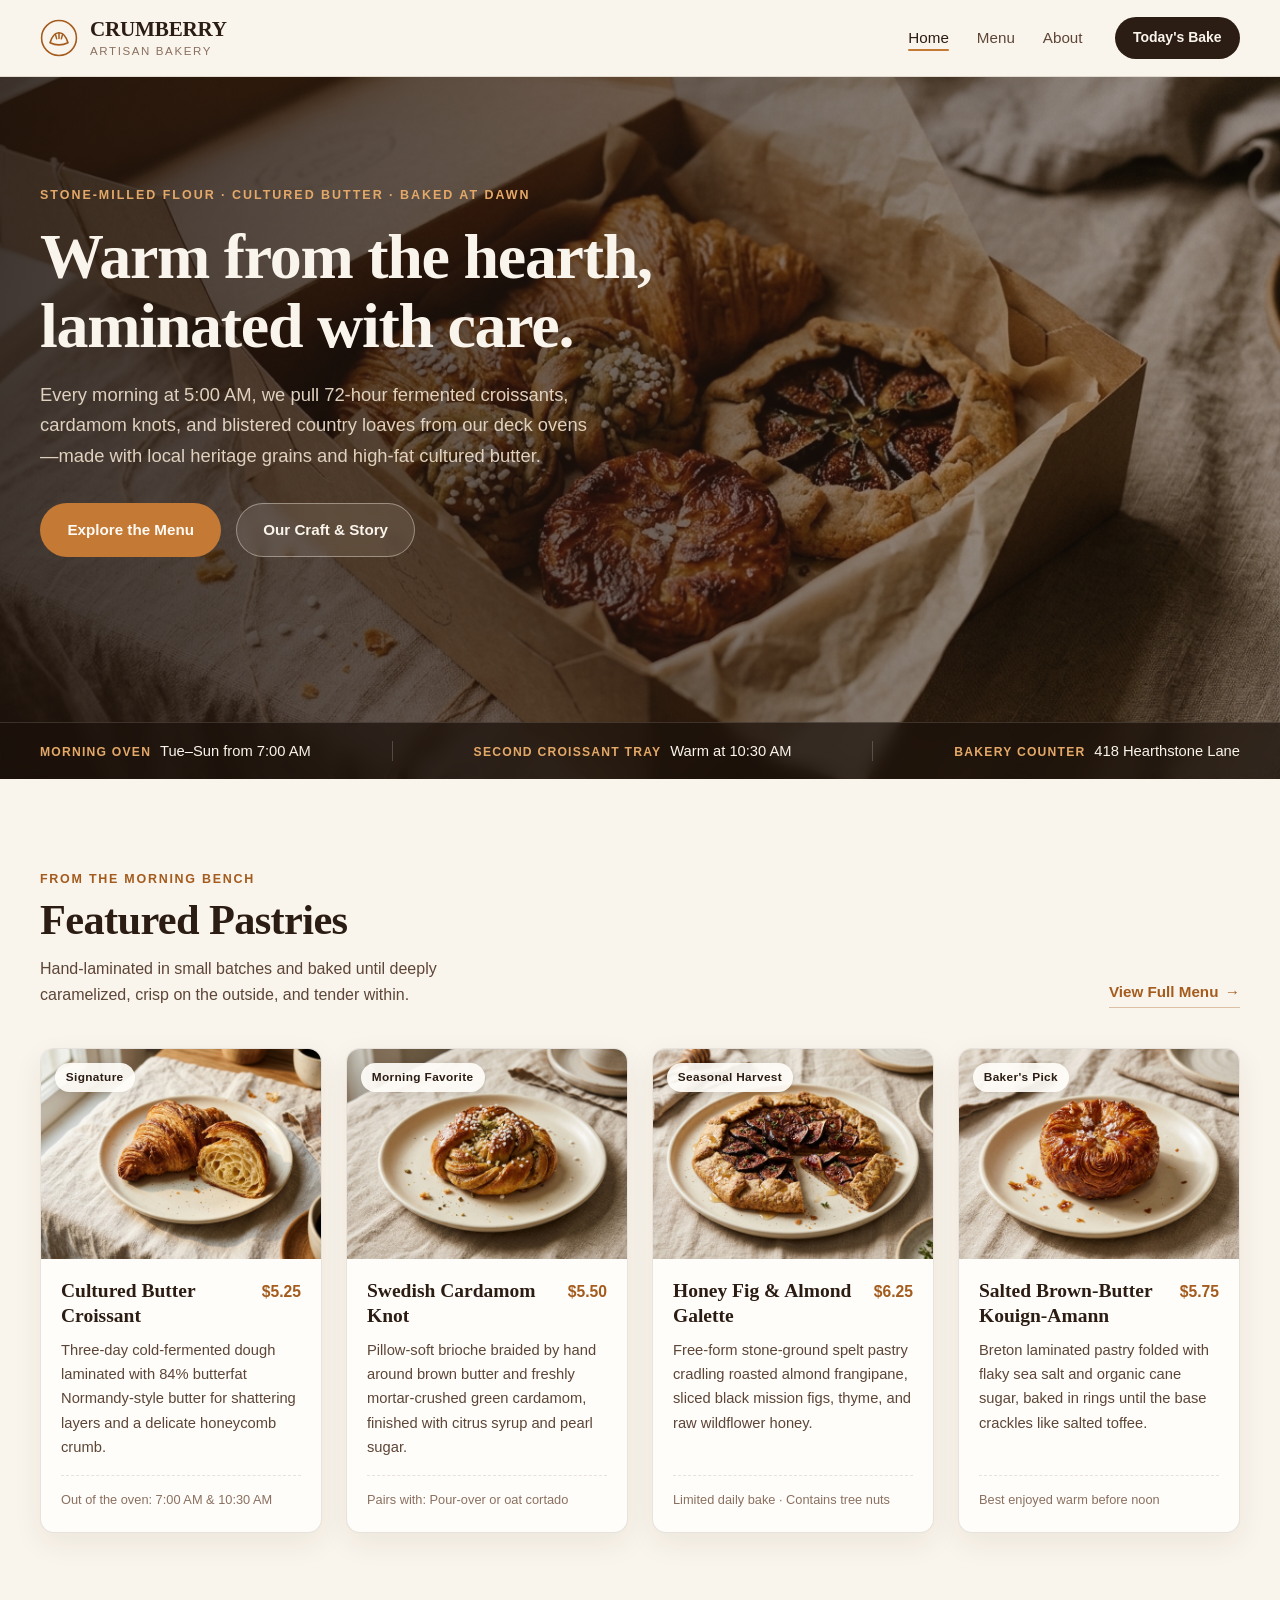
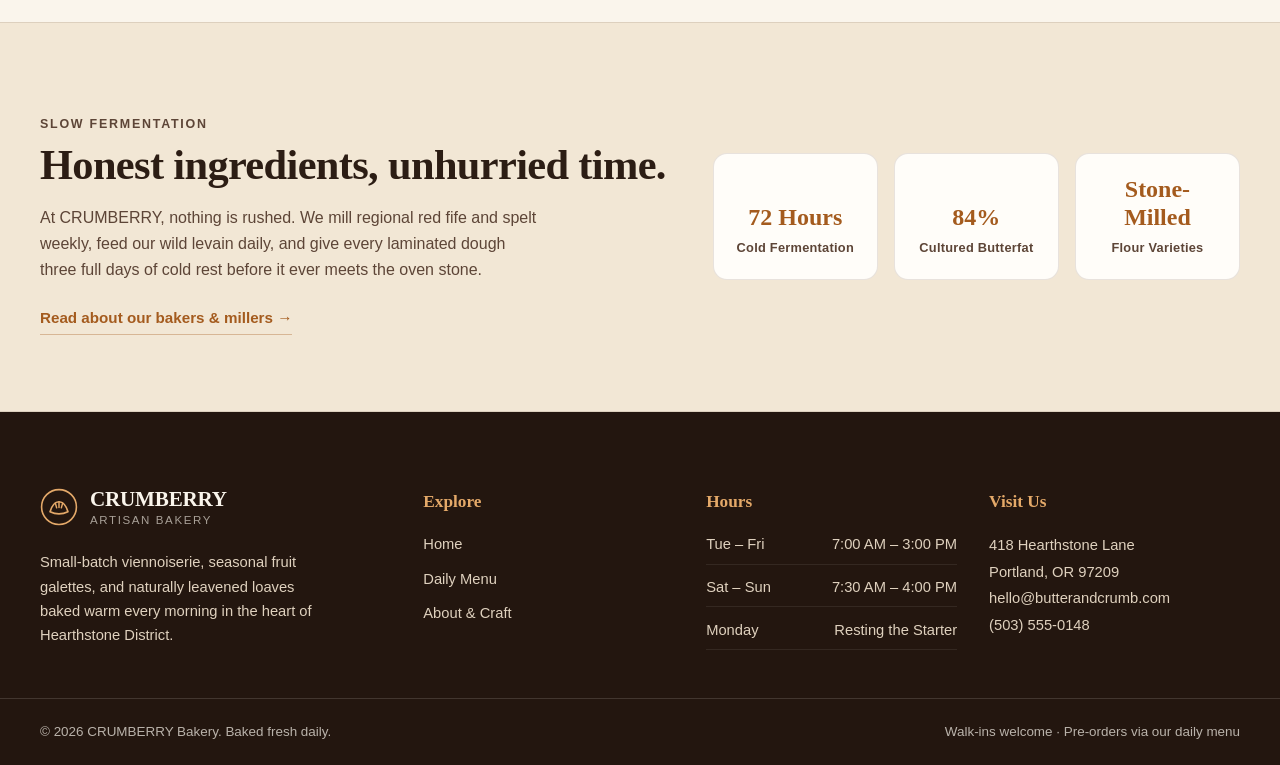
==== commit f80d0950: "Remove zip file and organize prototype and feedback photos" ====
--- a/index.html
+++ b/index.html
@@ -1,292 +1,344 @@
 <!DOCTYPE html>
 <html lang="en">
 <head>
-  <meta charset="UTF-8">
-  <meta name="viewport" content="width=device-width, initial-scale=1.0">
-  <title>Crumbery — Cake Studio &amp; Homemade Bakery in Islamabad</title>
-  <link rel="preconnect" href="https://fonts.googleapis.com">
-  <link rel="preconnect" href="https://fonts.gstatic.com" crossorigin>
-  <link href="https://fonts.googleapis.com/css2?family=Bagel+Fat+One&family=Bricolage+Grotesque:opsz,wdth,wght@12..96,75..100,700..800&family=DM+Sans:wght@400;500;700&family=Gluten:wght@700;800&display=swap" rel="stylesheet">
-  <link href="https://cdn.jsdelivr.net/npm/bootstrap@5.3.3/dist/css/bootstrap.min.css" rel="stylesheet">
-  <link rel="stylesheet" href="css/tokens.css">
-  <link rel="stylesheet" href="css/components.css">
-  <link rel="stylesheet" href="css/pages/studio.css">
+  <meta charset="UTF-8" />
+  <meta name="viewport" content="width=device-width, initial-scale=1.0" />
+  <meta
+    name="description"
+    content="CRUMBERRY is a warm neighborhood artisan bakery crafting small-batch laminated pastries, cultured butter croissants, and naturally leavened loaves fresh every morning."
+  />
+  <title>CRUMBERRY — Artisan Bakery &amp; Viennoiserie</title>
+  <link rel="preconnect" href="https://fonts.googleapis.com" />
+  <link rel="preconnect" href="https://fonts.gstatic.com" crossorigin />
+  <link
+    href="https://fonts.googleapis.com/css2?family=Fraunces:ital,opsz,wght@0,9..144,400;0,9..144,600;0,9..144,700;1,9..144,400&family=Plus+Jakarta+Sans:wght@400;500;600;700&display=swap"
+    rel="stylesheet"
+  />
+  <link rel="stylesheet" href="css/home.css" />
 </head>
-<body id="top">
-  <a class="sr-only-focusable" href="#mainContent">Skip to main content</a>
-
-  <div class="container-xl pt-3">
-    <header class="striped-frame">
-      <div id="siteHeaderSlot"></div>
-
-      <section class="wavy-panel text-center position-relative">
-        <!-- Faint line-art rolling pin doodle -->
-        <svg class="doodle-line mx-auto mb-2" width="54" height="24" viewBox="0 0 64 24" fill="none" aria-hidden="true">
-          <rect x="14" y="6" width="36" height="12" rx="4" stroke="currentColor" stroke-width="2"/>
-          <path d="M4 12h10M50 12h10" stroke="currentColor" stroke-width="2.2" stroke-linecap="round"/>
-          <circle cx="4" cy="12" r="2.2" stroke="currentColor" stroke-width="1.8"/>
-          <circle cx="60" cy="12" r="2.2" stroke="currentColor" stroke-width="1.8"/>
-        </svg>
-
-        <div class="d-inline-block position-relative">
-          <h1 class="display-headline display-headline--hero mb-3">
-            <span class="text-terracotta">Design Your</span><br>Dream Cake
-          </h1>
-          <span class="sticker position-absolute top-0 end-0 translate-middle-y d-none d-sm-inline-block">
-            homemade bakery
-          </span>
-        </div>
-
-        <p class="mx-auto mb-4" style="max-width: 560px;">
-          Crafted fresh in F-7 Markaz, Islamabad. Spin your cake in 3D, peek between sponge layers, slice it open, and get an instant PKR estimate.
+<body>
+  <a class="skip-link" href="#main-content">Skip to main content</a>
+
+  <header class="site-header">
+    <div class="container header-inner">
+      <a class="brand" href="index.html" aria-label="CRUMBERRY Home">
+        <span class="brand-mark" aria-hidden="true">
+          <svg viewBox="0 0 36 36" fill="none" xmlns="http://www.w3.org/2000/svg">
+            <circle cx="18" cy="18" r="16.5" stroke="currentColor" stroke-width="1.5" />
+            <path
+              d="M9.5 22.5C11.5 16 14.5 13 18 13C21.5 13 24.5 16 26.5 22.5C23.5 24 20.8 24.6 18 24.6C15.2 24.6 12.5 24 9.5 22.5Z"
+              stroke="currentColor"
+              stroke-width="1.6"
+              stroke-linejoin="round"
+            />
+            <path d="M14.5 14.2L15.8 18.8M18 13.2V18.5M21.5 14.2L20.2 18.8" stroke="currentColor" stroke-width="1.4" stroke-linecap="round" />
+          </svg>
+        </span>
+        <span class="brand-text">
+          <span class="brand-name">CRUMBERRY</span>
+          <span class="brand-tagline">Artisan Bakery</span>
+        </span>
+      </a>
+
+      <button
+        class="nav-toggle"
+        type="button"
+        aria-expanded="false"
+        aria-controls="primary-navigation"
+        aria-label="Toggle navigation menu"
+      >
+        <span class="nav-toggle-bar"></span>
+        <span class="nav-toggle-bar"></span>
+        <span class="nav-toggle-bar"></span>
+      </button>
+
+      <nav class="primary-nav" id="primary-navigation" aria-label="Primary">
+        <ul class="nav-list">
+          <li><a class="nav-link is-active" href="index.html" aria-current="page">Home</a></li>
+          <li><a class="nav-link" href="pages/menu.html">Menu</a></li>
+          <li><a class="nav-link" href="pages/about.html">About</a></li>
+        </ul>
+        <a class="nav-cta" href="pages/menu.html">Today's Bake</a>
+      </nav>
+    </div>
+  </header>
+
+  <main id="main-content">
+    <section class="hero" aria-labelledby="hero-heading">
+      <div class="hero-media">
+        <img
+          src="images/imagesmorning-tasting-box.jpg.jpg"
+          alt="Morning sunlight illuminating golden croissants, cardamom knots, kouign-amann, and fig galette in a kraft bakery box on linen"
+          width="1600"
+          height="900"
+        />
+        <div class="hero-scrim" aria-hidden="true"></div>
+      </div>
+
+      <div class="container hero-content">
+        <p class="hero-eyebrow">Stone-Milled Flour · Cultured Butter · Baked at Dawn</p>
+        <h1 id="hero-heading">Warm from the hearth, laminated with care.</h1>
+        <p class="hero-subtitle">
+          Every morning at 5:00 AM, we pull 72-hour fermented croissants, cardamom knots, and blistered
+          country loaves from our deck ovens—made with local heritage grains and high-fat cultured butter.
         </p>
-
-        <div class="d-flex flex-wrap justify-content-center gap-3">
-          <a href="#cakeStudioSection" class="pill-btn">
-            Start Designing <span class="pill-btn__arrow" aria-hidden="true">&rarr;</span>
+        <div class="hero-actions">
+          <a class="btn btn-primary" href="pages/menu.html">Explore the Menu</a>
+          <a class="btn btn-ghost" href="pages/about.html">Our Craft &amp; Story</a>
+        </div>
+      </div>
+
+      <div class="hero-strip">
+        <div class="container hero-strip-inner">
+          <div class="strip-item">
+            <span class="strip-label">Morning Oven</span>
+            <span class="strip-value">Tue–Sun from 7:00 AM</span>
+          </div>
+          <div class="strip-divider" aria-hidden="true"></div>
+          <div class="strip-item">
+            <span class="strip-label">Second Croissant Tray</span>
+            <span class="strip-value">Warm at 10:30 AM</span>
+          </div>
+          <div class="strip-divider" aria-hidden="true"></div>
+          <div class="strip-item">
+            <span class="strip-label">Bakery Counter</span>
+            <span class="strip-value">418 Hearthstone Lane</span>
+          </div>
+        </div>
+      </div>
+    </section>
+
+    <section class="featured-pastries" id="featured-pastries" aria-labelledby="pastries-heading">
+      <div class="container">
+        <div class="section-header">
+          <div>
+            <p class="section-kicker">From the Morning Bench</p>
+            <h2 id="pastries-heading">Featured Pastries</h2>
+            <p class="section-intro">
+              Hand-laminated in small batches and baked until deeply caramelized, crisp on the outside,
+              and tender within.
+            </p>
+          </div>
+          <a class="section-link" href="pages/menu.html">
+            View Full Menu
+            <span aria-hidden="true">&rarr;</span>
           </a>
-          <a href="estimate.html" class="pill-btn pill-btn--outline">
-            Delivery Estimator <span class="pill-btn__arrow" aria-hidden="true">&rarr;</span>
-          </a>
-        </div>
-      </section>
-    </header>
-  </div>
-
-  <main id="mainContent" class="container-xl py-5">
-    <!-- ==================== CAKE STUDIO ==================== -->
-    <section id="cakeStudioSection" aria-labelledby="studioHeading">
-      <div class="text-center mb-4">
-        <span class="sticker sticker--terracotta sticker--sm mb-2">3d cake studio</span>
-        <h2 id="studioHeading" class="display-headline display-headline--section">
-          Build Every <span class="text-terracotta">Layer &amp; Crumb</span>
-        </h2>
-        <p class="mx-auto mb-0 studio-intro">Build your cake below and watch it change as you choose. Custom cakes need <strong>24 hours’ notice</strong> (48 for four layers or dietary bakes).</p>
-      </div>
-
-      <div class="row g-4 g-lg-5">
-        <!-- Left: the 3D cake -->
-        <div class="col-lg-6">
-          <div class="stage">
-            <div class="c3d" id="cake3d" tabindex="0" role="application"
-                 aria-label="Interactive 3D cake. Drag or use left and right arrows to turn it, up and down arrows to open the layers."></div>
-            <p class="stage__caption" id="cakeCaption"></p>
-            <p class="stage__hint">Drag to turn · Scroll over the cake to open its layers · Tap a layer to look inside</p>
-            <div class="stage__tools">
-              <button type="button" class="chip" id="tOpen" aria-pressed="false">Open layers</button>
-              <button type="button" class="chip" id="tCut" aria-pressed="false">Cut a slice</button>
-              <button type="button" class="chip" id="tReset">Reset view</button>
-            </div>
-            <label class="stage__label" for="tExplode">Separate the layers</label>
-            <input type="range" id="tExplode" class="stage__range" min="0" max="100" value="0">
-            <div class="layer-info" id="layerInfo" aria-live="polite"></div>
-          </div>
-        </div>
-
-        <!-- Right: build steps -->
-        <div class="col-lg-6">
-          <div class="d-flex justify-content-between align-items-center gap-3">
-            <span class="sticker sticker--sm">build your cake</span>
-            <button class="surprise-btn" id="surprise" type="button">✻ Surprise me</button>
-          </div>
-
-          <h3 class="opt-title"><span class="opt-num">1</span>Shape</h3>
-          <div class="chip-row" id="optShape"></div>
-
-          <h3 class="opt-title"><span class="opt-num">2</span>Size</h3>
-          <div class="chip-row" id="optSize"></div>
-
-          <h3 class="opt-title"><span class="opt-num">3</span>Layers</h3>
-          <div class="chip-row" id="optLayers"></div>
-
-          <h3 class="opt-title"><label for="optSponge"><span class="opt-num">4</span>Sponge flavour</label></h3>
-          <select class="form-select crumb-select" id="optSponge"></select>
-          <p class="opt-help">Want different sponges? Tap a layer on the cake to change just that one.</p>
-
-          <h3 class="opt-title"><span class="opt-num">5</span>Filling</h3>
-          <div class="chip-row" id="optFilling"></div>
-
-          <h3 class="opt-title"><span class="opt-num">6</span>Finish</h3>
-          <div class="chip-row" id="optFinish"></div>
-
-          <h3 class="opt-title"><span class="opt-num">7</span>Frosting colour: <em class="opt-em" id="frostName"></em></h3>
-          <div class="swatch-row" id="optFrostRow">
-            <div class="swatch-row" id="optFrost"></div>
-            <label class="swatch-custom">
-              Custom
-              <input type="color" id="optFrostCustom" value="#FBEBD6" aria-label="Pick a custom frosting colour">
-            </label>
-          </div>
-
-          <h3 class="opt-title"><span class="opt-num">8</span>Toppings <small class="opt-small">(pick any)</small></h3>
-          <div class="chip-row" id="optTop"></div>
-
-          <h3 class="opt-title"><label for="optMsg"><span class="opt-num">9</span>Message on the cake</label></h3>
-          <div class="msg-wrap">
-            <input class="form-control crumb-input" id="optMsg" maxlength="24" placeholder="Happy birthday, Zara" aria-describedby="msgCount">
-            <span class="msg-wrap__count" id="msgCount">0/24</span>
-          </div>
-
-          <h3 class="opt-title"><span class="opt-num">10</span>Dietary <small class="opt-small">(optional)</small></h3>
-          <div class="chip-row" id="optDiet"></div>
-
-          <h3 class="opt-title"><label for="optNotes"><span class="opt-num">11</span>Anything else?</label></h3>
-          <textarea class="form-control crumb-input" id="optNotes" rows="3" placeholder="Theme, allergies, the colour of the party napkins…"></textarea>
-
-          <div class="price-panel mt-4" aria-live="polite">
-            <div class="price-panel__top">
-              <div>
-                <p class="price-panel__eyebrow">Your cake</p>
-                <div class="price-panel__price" id="cakePrice">Rs 0</div>
-                <div class="price-panel__meta"><span id="cakeLead"></span> · <span id="cakePoints"></span></div>
+        </div>
+
+        <div class="pastry-grid">
+          <article class="pastry-card">
+            <div class="pastry-media">
+              <img
+                src="images/imagescroissant.jpg.jpg"
+                alt="Flaky golden-brown cultured butter croissant on a cream ceramic plate"
+                width="800"
+                height="600"
+                loading="lazy"
+              />
+              <span class="pastry-badge">Signature</span>
+            </div>
+            <div class="pastry-body">
+              <div class="pastry-title-row">
+                <h3>Cultured Butter Croissant</h3>
+                <span class="pastry-price">$5.25</span>
               </div>
-              <div class="d-flex flex-wrap gap-2">
-                <button type="button" class="pill-btn pill-btn--sm pill-btn--ghost" id="saveDesignBtn">Save design</button>
-                <button type="button" class="pill-btn pill-btn--sm pill-btn--terracotta" id="addToEstimateBtn">
-                  Add to estimate <span class="pill-btn__arrow" aria-hidden="true">&rarr;</span>
-                </button>
+              <p class="pastry-desc">
+                Three-day cold-fermented dough laminated with 84% butterfat Normandy-style butter for
+                shattering layers and a delicate honeycomb crumb.
+              </p>
+              <p class="pastry-meta">Out of the oven: 7:00 AM &amp; 10:30 AM</p>
+            </div>
+          </article>
+
+          <article class="pastry-card">
+            <div class="pastry-media">
+              <img
+                src="images/imagescardamom-knot.jpg.jpg"
+                alt="Braided Swedish cardamom knot buns glazed with syrup and pearl sugar on stoneware"
+                width="800"
+                height="600"
+                loading="lazy"
+              />
+              <span class="pastry-badge">Morning Favorite</span>
+            </div>
+            <div class="pastry-body">
+              <div class="pastry-title-row">
+                <h3>Swedish Cardamom Knot</h3>
+                <span class="pastry-price">$5.50</span>
               </div>
-            </div>
-            <details class="price-panel__details">
-              <summary>Price breakdown</summary>
-              <ul class="price-lines" id="priceLines"></ul>
-            </details>
-          </div>
-          <p id="afterAdd" class="studio-feedback d-none">Added. <a href="estimate.html">Open the estimator</a> to see delivery time and total, or keep designing.</p>
-          <p id="studioFeedback" class="studio-feedback d-none" role="status"></p>
+              <p class="pastry-desc">
+                Pillow-soft brioche braided by hand around brown butter and freshly mortar-crushed green
+                cardamom, finished with citrus syrup and pearl sugar.
+              </p>
+              <p class="pastry-meta">Pairs with: Pour-over or oat cortado</p>
+            </div>
+          </article>
+
+          <article class="pastry-card">
+            <div class="pastry-media">
+              <img
+                src="images/imageshoney-fig-galette.jpg.jpg"
+                alt="Rustic honey fig and toasted almond frangipane galette tart with caramelized flaky crust"
+                width="800"
+                height="600"
+                loading="lazy"
+              />
+              <span class="pastry-badge">Seasonal Harvest</span>
+            </div>
+            <div class="pastry-body">
+              <div class="pastry-title-row">
+                <h3>Honey Fig &amp; Almond Galette</h3>
+                <span class="pastry-price">$6.25</span>
+              </div>
+              <p class="pastry-desc">
+                Free-form stone-ground spelt pastry cradling roasted almond frangipane, sliced black mission
+                figs, thyme, and raw wildflower honey.
+              </p>
+              <p class="pastry-meta">Limited daily bake · Contains tree nuts</p>
+            </div>
+          </article>
+
+          <article class="pastry-card">
+            <div class="pastry-media">
+              <img
+                src="images/imageskouign-amann.jpg.jpg"
+                alt="Caramelized brown-butter kouign-amann pastry with crisp amber sugar crust"
+                width="800"
+                height="600"
+                loading="lazy"
+              />
+              <span class="pastry-badge">Baker's Pick</span>
+            </div>
+            <div class="pastry-body">
+              <div class="pastry-title-row">
+                <h3>Salted Brown-Butter Kouign-Amann</h3>
+                <span class="pastry-price">$5.75</span>
+              </div>
+              <p class="pastry-desc">
+                Breton laminated pastry folded with flaky sea salt and organic cane sugar, baked in rings
+                until the base crackles like salted toffee.
+              </p>
+              <p class="pastry-meta">Best enjoyed warm before noon</p>
+            </div>
+          </article>
         </div>
       </div>
     </section>
 
-    <!-- Saved Designs Strip -->
-    <section class="mt-5" aria-labelledby="savedDesignsHeading">
-      <div class="mb-3">
-        <h2 id="savedDesignsHeading" class="display-headline display-headline--sub mb-0">My Saved Designs</h2>
-      </div>
-      <div class="saved-designs-strip" id="savedDesignsStrip"></div>
-    </section>
-
-    <!-- ==================== STORY SECTION (Reference Match) ==================== -->
-    <section class="story-section mt-5" aria-labelledby="storyHeading">
-      <div class="row align-items-center g-4">
-        <div class="col-12 col-lg-5">
-          <img src="assets/images/croissant.jpg" alt="Fresh butter croissants dusted with sugar in the Crumbery kitchen" class="rounded-4 w-100 object-fit-cover" style="max-height: 360px;" loading="lazy">
-        </div>
-        <div class="col-12 col-lg-7">
-          <span class="sticker sticker--sm mb-3">our islamabad kitchen</span>
-          <h2 id="storyHeading" class="display-headline display-headline--section text-cream mb-3">
-            We believe baking is about bringing people together with every slice we make.
-          </h2>
-          <p class="opacity-90 mb-4" style="max-width: 540px;">
-            From single-origin cocoa ganache to slow-fermented sourdough, everything at Crumbery is mixed, whipped, and baked in small batches right in F-7 Markaz.
+    <section class="craft-band" aria-labelledby="craft-heading">
+      <div class="container craft-grid">
+        <div class="craft-copy">
+          <p class="section-kicker">Slow Fermentation</p>
+          <h2 id="craft-heading">Honest ingredients, unhurried time.</h2>
+          <p>
+            At CRUMBERRY, nothing is rushed. We mill regional red fife and spelt weekly, feed our
+            wild levain daily, and give every laminated dough three full days of cold rest before it ever
+            meets the oven stone.
           </p>
-          <a href="rewards.html" class="pill-btn" style="background: var(--cream); color: var(--choco); border-color: var(--cream);">
-            Join Sweet Rewards <span class="pill-btn__arrow" aria-hidden="true">&rarr;</span>
-          </a>
-        </div>
-      </div>
-    </section>
-
-    <!-- ==================== PROMO CARDS ==================== -->
-    <section class="row g-4 mt-4" aria-label="Featured promotions">
-      <div class="col-12 col-md-6">
-        <div class="promo-card promo-card--butter h-100 d-flex flex-column justify-content-between">
-          <div>
-            <span class="sticker sticker--terracotta sticker--sm mb-2">member perk</span>
-            <h3 class="display-headline display-headline--sub mb-2">Up to 20% Off Every Bake</h3>
-            <p class="mb-3">Climb from Crumb to Crust to unlock priority slots and free Islamabad delivery.</p>
-          </div>
-          <div>
-            <a href="rewards.html" class="pill-btn pill-btn--sm">
-              Explore Tiers <span class="pill-btn__arrow" aria-hidden="true">&rarr;</span>
-            </a>
-          </div>
-        </div>
-      </div>
-      <div class="col-12 col-md-6">
-        <div class="promo-card promo-card--plum h-100 d-flex flex-column justify-content-between">
-          <div>
-            <span class="sticker sticker--sm mb-2">instant quote</span>
-            <h3 class="display-headline display-headline--sub text-cream mb-2">Know Your Bill &amp; ETA</h3>
-            <p class="opacity-90 mb-3">Pick your Islamabad sector, see peak-hour travel times, and calculate your exact PKR total.</p>
-          </div>
-          <div>
-            <a href="estimate.html" class="pill-btn pill-btn--sm" style="background: var(--butter); color: var(--choco); border-color: var(--butter);">
-              Open Estimator <span class="pill-btn__arrow" aria-hidden="true">&rarr;</span>
-            </a>
-          </div>
-        </div>
-      </div>
-    </section>
-
-    <!-- ==================== MARQUEE SHOWCASE ==================== -->
-    <section class="marquee-showcase my-5" aria-hidden="true">
-      <div class="marquee-band">
-        <div class="marquee-band__track">
-          <span class="marquee-band__text">FRESHLY BAKED IN ISLAMABAD &bull;</span>
-          <span class="marquee-band__text">FRESHLY BAKED IN ISLAMABAD &bull;</span>
-        </div>
-      </div>
-      <img src="assets/images/sourdough-boule.jpg" alt="" class="marquee-showcase__img" loading="lazy">
-    </section>
-
-    <!-- ==================== TESTIMONIAL & FAQ ==================== -->
-    <section class="row g-4 align-items-start mt-2">
-      <div class="col-12 col-lg-5">
-        <div class="testimonial-card">
-          <span class="sticker sticker--terracotta sticker--sm mb-2">customer love</span>
-          <div class="testimonial-card__stars mb-2" aria-label="5 out of 5 stars">&#9733;&#9733;&#9733;&#9733;&#9733;</div>
-          <blockquote class="mb-3 fw-medium">
-            “The Lotus Biscoff drip cake looked identical to our 3D preview and arrived right on time in F-8. Easily the softest sponge in Islamabad.”
-          </blockquote>
-          <div class="d-flex align-items-center justify-content-between">
-            <span class="fw-bold small">Ayesha K. &mdash; F-8/3, Islamabad</span>
-            <div class="testimonial-dots" aria-hidden="true">
-              <span class="testimonial-dot is-active"></span>
-              <span class="testimonial-dot"></span>
-              <span class="testimonial-dot"></span>
-            </div>
-          </div>
-        </div>
-      </div>
-
-      <div class="col-12 col-lg-7">
-        <span class="sticker sticker--sm mb-2">faq</span>
-        <h2 class="display-headline display-headline--sub mb-3">Frequently Asked Questions</h2>
-        <div class="accordion faq-accordion" id="studioFaq">
-          <div class="accordion-item">
-            <h3 class="accordion-header">
-              <button class="accordion-button" type="button" data-bs-toggle="collapse" data-bs-target="#studioFaq1">
-                How far in advance should I book a custom cake?
-              </button>
-            </h3>
-            <div id="studioFaq1" class="accordion-collapse collapse show" data-bs-parent="#studioFaq">
-              <div class="accordion-body">
-                Single-tier custom cakes need 24 hours notice; 3-tier or dietary (eggless/sugar-free) cakes require 48 hours.
-              </div>
-            </div>
-          </div>
-          <div class="accordion-item">
-            <h3 class="accordion-header">
-              <button class="accordion-button collapsed" type="button" data-bs-toggle="collapse" data-bs-target="#studioFaq2">
-                Do you deliver across Islamabad and Rawalpindi?
-              </button>
-            </h3>
-            <div id="studioFaq2" class="accordion-collapse collapse" data-bs-parent="#studioFaq">
-              <div class="accordion-body">
-                Yes! We deliver up to 30 km from F-7 Markaz, including Bahria Town, DHA Phase 2, and Saddar.
-              </div>
-            </div>
-          </div>
-        </div>
+          <a class="text-cta" href="pages/about.html">Read about our bakers &amp; millers &rarr;</a>
+        </div>
+
+        <dl class="craft-stats">
+          <div class="stat-box">
+            <dt>Cold Fermentation</dt>
+            <dd>72 Hours</dd>
+          </div>
+          <div class="stat-box">
+            <dt>Cultured Butterfat</dt>
+            <dd>84%</dd>
+          </div>
+          <div class="stat-box">
+            <dt>Flour Varieties</dt>
+            <dd>Stone-Milled</dd>
+          </div>
+        </dl>
       </div>
     </section>
   </main>
 
-  <div id="siteFooterSlot"></div>
-
-  <script src="https://cdn.jsdelivr.net/npm/bootstrap@5.3.3/dist/js/bootstrap.bundle.min.js"></script>
-  <script type="module" src="js/layout.js"></script>
-  <script type="module" src="js/studio.js"></script>
+  <footer class="site-footer">
+    <div class="container footer-grid">
+      <div class="footer-brand">
+        <a class="brand brand-footer" href="index.html">
+          <span class="brand-mark" aria-hidden="true">
+            <svg viewBox="0 0 36 36" fill="none" xmlns="http://www.w3.org/2000/svg">
+              <circle cx="18" cy="18" r="16.5" stroke="currentColor" stroke-width="1.5" />
+              <path
+                d="M9.5 22.5C11.5 16 14.5 13 18 13C21.5 13 24.5 16 26.5 22.5C23.5 24 20.8 24.6 18 24.6C15.2 24.6 12.5 24 9.5 22.5Z"
+                stroke="currentColor"
+                stroke-width="1.6"
+                stroke-linejoin="round"
+              />
+              <path d="M14.5 14.2L15.8 18.8M18 13.2V18.5M21.5 14.2L20.2 18.8" stroke="currentColor" stroke-width="1.4" stroke-linecap="round" />
+            </svg>
+          </span>
+          <span class="brand-text">
+            <span class="brand-name">CRUMBERRY</span>
+            <span class="brand-tagline">Artisan Bakery</span>
+          </span>
+        </a>
+        <p class="footer-about">
+          Small-batch viennoiserie, seasonal fruit galettes, and naturally leavened loaves baked warm
+          every morning in the heart of Hearthstone District.
+        </p>
+      </div>
+
+      <div class="footer-col">
+        <h3>Explore</h3>
+        <ul>
+          <li><a href="index.html">Home</a></li>
+          <li><a href="pages/menu.html">Daily Menu</a></li>
+          <li><a href="pages/about.html">About &amp; Craft</a></li>
+        </ul>
+      </div>
+
+      <div class="footer-col">
+        <h3>Hours</h3>
+        <ul class="footer-hours">
+          <li><span>Tue – Fri</span><span>7:00 AM – 3:00 PM</span></li>
+          <li><span>Sat – Sun</span><span>7:30 AM – 4:00 PM</span></li>
+          <li><span>Monday</span><span>Resting the Starter</span></li>
+        </ul>
+      </div>
+
+      <div class="footer-col">
+        <h3>Visit Us</h3>
+        <address class="footer-address">
+          418 Hearthstone Lane<br />
+          Portland, OR 97209<br />
+          <a href="mailto:hello@butterandcrumb.com">hello@butterandcrumb.com</a><br />
+          <a href="tel:+15035550148">(503) 555-0148</a>
+        </address>
+      </div>
+    </div>
+
+    <div class="footer-bottom">
+      <div class="container footer-bottom-inner">
+        <p>&copy; 2026 CRUMBERRY Bakery. Baked fresh daily.</p>
+        <p class="footer-note">Walk-ins welcome · Pre-orders via our daily menu</p>
+      </div>
+    </div>
+  </footer>
+
+  <script>
+    (function () {
+      const toggle = document.querySelector(".nav-toggle");
+      const nav = document.querySelector("#primary-navigation");
+      if (!toggle || !nav) return;
+
+      toggle.addEventListener("click", function () {
+        const expanded = toggle.getAttribute("aria-expanded") === "true";
+        toggle.setAttribute("aria-expanded", String(!expanded));
+        nav.classList.toggle("is-open", !expanded);
+      });
+
+      nav.querySelectorAll("a").forEach(function (link) {
+        link.addEventListener("click", function () {
+          toggle.setAttribute("aria-expanded", "false");
+          nav.classList.remove("is-open");
+        });
+      });
+    })();
+  </script>
 </body>
 </html>
--- a/css/home.css
+++ b/css/home.css
@@ -0,0 +1,839 @@
+/* ==========================================================================
+   Butter and Crumb — Homepage Stylesheet
+   Warm Artisan Bakery Editorial Design System
+   ========================================================================== */
+
+:root {
+  --bg-cream: #faf5ec;
+  --bg-linen: #f2e7d5;
+  --bg-card: #fffdf9;
+  --bg-footer: #23160f;
+  --ink-espresso: #2c1d14;
+  --ink-walnut: #5d4537;
+  --ink-muted: #8a7060;
+  --ink-cream: #faf5ec;
+  --ink-cream-soft: #dfd1be;
+  --accent-honey: #c47935;
+  --accent-caramel: #a45b1e;
+  --accent-gold-soft: #e4a969;
+  --border-warm: rgba(93, 69, 55, 0.14);
+  --border-footer: rgba(250, 245, 236, 0.14);
+  --shadow-soft: 0 10px 30px rgba(44, 29, 20, 0.07);
+  --shadow-hover: 0 18px 38px rgba(44, 29, 20, 0.12);
+  --radius-sm: 8px;
+  --radius-md: 14px;
+  --radius-lg: 20px;
+  --font-display: "Fraunces", Georgia, "Times New Roman", serif;
+  --font-sans: "Plus Jakarta Sans", -apple-system, BlinkMacSystemFont, "Segoe UI", sans-serif;
+  --container-max: 1200px;
+  --transition: 220ms cubic-bezier(0.22, 1, 0.36, 1);
+}
+
+*,
+*::before,
+*::after {
+  box-sizing: border-box;
+}
+
+html {
+  scroll-behavior: smooth;
+  -webkit-text-size-adjust: 100%;
+}
+
+body {
+  margin: 0;
+  font-family: var(--font-sans);
+  color: var(--ink-espresso);
+  background-color: var(--bg-cream);
+  line-height: 1.65;
+  overflow-x: hidden;
+}
+
+img {
+  display: block;
+  max-width: 100%;
+  height: auto;
+}
+
+a {
+  color: inherit;
+  text-decoration: none;
+}
+
+h1,
+h2,
+h3,
+p,
+ul,
+dl,
+dd {
+  margin: 0;
+}
+
+ul {
+  padding: 0;
+  list-style: none;
+}
+
+:focus-visible {
+  outline: 2px solid var(--accent-honey);
+  outline-offset: 3px;
+}
+
+.skip-link {
+  position: absolute;
+  left: -9999px;
+  top: 0;
+  background: var(--ink-espresso);
+  color: var(--ink-cream);
+  padding: 0.75rem 1.25rem;
+  z-index: 200;
+  font-weight: 600;
+}
+
+.skip-link:focus {
+  left: 1rem;
+  top: 1rem;
+  border-radius: var(--radius-sm);
+}
+
+.container {
+  width: min(100% - 2.5rem, var(--container-max));
+  margin-inline: auto;
+}
+
+/* --------------------------------------------------------------------------
+   Navigation Bar
+   -------------------------------------------------------------------------- */
+
+.site-header {
+  position: sticky;
+  top: 0;
+  z-index: 100;
+  background-color: rgba(250, 245, 236, 0.92);
+  backdrop-filter: blur(12px);
+  -webkit-backdrop-filter: blur(12px);
+  border-bottom: 1px solid var(--border-warm);
+}
+
+.header-inner {
+  display: flex;
+  align-items: center;
+  justify-content: space-between;
+  gap: 1.5rem;
+  min-height: 76px;
+}
+
+.brand {
+  display: inline-flex;
+  align-items: center;
+  gap: 0.75rem;
+  flex-shrink: 0;
+}
+
+.brand-mark {
+  display: grid;
+  place-items: center;
+  width: 38px;
+  height: 38px;
+  color: var(--accent-caramel);
+}
+
+.brand-mark svg {
+  width: 100%;
+  height: 100%;
+}
+
+.brand-text {
+  display: flex;
+  flex-direction: column;
+  line-height: 1.1;
+}
+
+.brand-name {
+  font-family: var(--font-display);
+  font-size: 1.32rem;
+  font-weight: 600;
+  letter-spacing: -0.01em;
+}
+
+.brand-tagline {
+  font-size: 0.72rem;
+  letter-spacing: 0.14em;
+  text-transform: uppercase;
+  color: var(--ink-muted);
+  margin-top: 0.2rem;
+}
+
+.primary-nav {
+  display: flex;
+  align-items: center;
+  gap: 2rem;
+}
+
+.nav-list {
+  display: flex;
+  align-items: center;
+  gap: 1.75rem;
+}
+
+.nav-link {
+  position: relative;
+  font-size: 0.95rem;
+  font-weight: 500;
+  color: var(--ink-walnut);
+  padding: 0.35rem 0;
+  transition: color var(--transition);
+}
+
+.nav-link::after {
+  content: "";
+  position: absolute;
+  left: 0;
+  right: 0;
+  bottom: 0;
+  height: 2px;
+  border-radius: 2px;
+  background-color: var(--accent-honey);
+  transform: scaleX(0);
+  transform-origin: center;
+  transition: transform var(--transition);
+}
+
+.nav-link:hover,
+.nav-link.is-active {
+  color: var(--ink-espresso);
+}
+
+.nav-link:hover::after,
+.nav-link.is-active::after {
+  transform: scaleX(1);
+}
+
+.nav-cta {
+  display: inline-flex;
+  align-items: center;
+  justify-content: center;
+  padding: 0.58rem 1.15rem;
+  border-radius: 999px;
+  background-color: var(--ink-espresso);
+  color: var(--ink-cream);
+  font-size: 0.875rem;
+  font-weight: 600;
+  transition: background-color var(--transition), transform var(--transition);
+}
+
+.nav-cta:hover {
+  background-color: var(--accent-caramel);
+  transform: translateY(-1px);
+}
+
+.nav-toggle {
+  display: none;
+  flex-direction: column;
+  justify-content: center;
+  gap: 5px;
+  width: 42px;
+  height: 42px;
+  padding: 0 9px;
+  border: 1px solid var(--border-warm);
+  border-radius: var(--radius-sm);
+  background: var(--bg-card);
+  cursor: pointer;
+}
+
+.nav-toggle-bar {
+  display: block;
+  width: 100%;
+  height: 2px;
+  background-color: var(--ink-espresso);
+  border-radius: 2px;
+  transition: transform var(--transition), opacity var(--transition);
+}
+
+.nav-toggle[aria-expanded="true"] .nav-toggle-bar:nth-child(1) {
+  transform: translateY(7px) rotate(45deg);
+}
+
+.nav-toggle[aria-expanded="true"] .nav-toggle-bar:nth-child(2) {
+  opacity: 0;
+}
+
+.nav-toggle[aria-expanded="true"] .nav-toggle-bar:nth-child(3) {
+  transform: translateY(-7px) rotate(-45deg);
+}
+
+/* --------------------------------------------------------------------------
+   Hero Banner
+   -------------------------------------------------------------------------- */
+
+.hero {
+  position: relative;
+  display: flex;
+  flex-direction: column;
+  justify-content: space-between;
+  min-height: clamp(540px, 78vh, 720px);
+  color: var(--ink-cream);
+  background-color: #2f2016;
+  overflow: hidden;
+}
+
+.hero-media {
+  position: absolute;
+  inset: 0;
+  z-index: 0;
+}
+
+.hero-media img {
+  width: 100%;
+  height: 100%;
+  object-fit: cover;
+  object-position: center 55%;
+}
+
+.hero-scrim {
+  position: absolute;
+  inset: 0;
+  background: linear-gradient(
+    95deg,
+    rgba(28, 17, 11, 0.84) 0%,
+    rgba(35, 22, 15, 0.64) 48%,
+    rgba(35, 22, 15, 0.28) 100%
+  );
+}
+
+.hero-content {
+  position: relative;
+  z-index: 1;
+  padding-block: clamp(4rem, 9vw, 6.5rem) clamp(2.5rem, 5vw, 3.5rem);
+  max-width: 680px;
+  margin-inline: max(1.25rem, calc((100% - var(--container-max)) / 2));
+}
+
+.hero-eyebrow {
+  display: inline-block;
+  font-size: 0.78rem;
+  font-weight: 600;
+  letter-spacing: 0.16em;
+  text-transform: uppercase;
+  color: var(--accent-gold-soft);
+  margin-bottom: 1rem;
+}
+
+.hero h1 {
+  font-family: var(--font-display);
+  font-size: clamp(2.35rem, 5vw, 4rem);
+  font-weight: 600;
+  line-height: 1.08;
+  letter-spacing: -0.02em;
+  margin-bottom: 1.25rem;
+}
+
+.hero-subtitle {
+  font-size: clamp(1rem, 1.5vw, 1.15rem);
+  color: var(--ink-cream-soft);
+  max-width: 54ch;
+  margin-bottom: 2rem;
+}
+
+.hero-actions {
+  display: flex;
+  flex-wrap: wrap;
+  gap: 0.9rem;
+}
+
+.btn {
+  display: inline-flex;
+  align-items: center;
+  justify-content: center;
+  padding: 0.85rem 1.65rem;
+  border-radius: 999px;
+  font-size: 0.95rem;
+  font-weight: 600;
+  transition: background-color var(--transition), color var(--transition),
+    border-color var(--transition), transform var(--transition);
+}
+
+.btn-primary {
+  background-color: var(--accent-honey);
+  color: #fffaf3;
+  border: 1px solid transparent;
+}
+
+.btn-primary:hover {
+  background-color: var(--accent-caramel);
+  transform: translateY(-2px);
+}
+
+.btn-ghost {
+  background-color: rgba(250, 245, 236, 0.1);
+  color: var(--ink-cream);
+  border: 1px solid rgba(250, 245, 236, 0.4);
+  backdrop-filter: blur(6px);
+}
+
+.btn-ghost:hover {
+  background-color: rgba(250, 245, 236, 0.2);
+  border-color: var(--ink-cream);
+}
+
+.hero-strip {
+  position: relative;
+  z-index: 1;
+  background-color: rgba(27, 17, 11, 0.72);
+  backdrop-filter: blur(8px);
+  border-top: 1px solid rgba(250, 245, 236, 0.14);
+}
+
+.hero-strip-inner {
+  display: flex;
+  flex-wrap: wrap;
+  align-items: center;
+  justify-content: space-between;
+  gap: 1rem 1.5rem;
+  padding-block: 1rem;
+}
+
+.strip-item {
+  display: flex;
+  align-items: baseline;
+  gap: 0.55rem;
+}
+
+.strip-label {
+  font-size: 0.76rem;
+  text-transform: uppercase;
+  letter-spacing: 0.1em;
+  color: var(--accent-gold-soft);
+  font-weight: 600;
+}
+
+.strip-value {
+  font-size: 0.92rem;
+  color: var(--ink-cream);
+  font-weight: 500;
+}
+
+.strip-divider {
+  width: 1px;
+  height: 20px;
+  background-color: rgba(250, 245, 236, 0.2);
+}
+
+/* --------------------------------------------------------------------------
+   Featured Pastries Section
+   -------------------------------------------------------------------------- */
+
+.featured-pastries {
+  padding-block: clamp(4rem, 7vw, 6rem);
+}
+
+.section-header {
+  display: flex;
+  flex-wrap: wrap;
+  align-items: flex-end;
+  justify-content: space-between;
+  gap: 1.25rem 2rem;
+  margin-bottom: 2.5rem;
+}
+
+.section-kicker {
+  font-size: 0.78rem;
+  font-weight: 700;
+  letter-spacing: 0.14em;
+  text-transform: uppercase;
+  color: var(--accent-caramel);
+  margin-bottom: 0.45rem;
+}
+
+.section-header h2,
+.craft-copy h2 {
+  font-family: var(--font-display);
+  font-size: clamp(1.9rem, 3.4vw, 2.65rem);
+  font-weight: 600;
+  line-height: 1.15;
+  letter-spacing: -0.015em;
+  color: var(--ink-espresso);
+}
+
+.section-intro {
+  margin-top: 0.65rem;
+  color: var(--ink-walnut);
+  max-width: 54ch;
+}
+
+.section-link,
+.text-cta {
+  display: inline-flex;
+  align-items: center;
+  gap: 0.4rem;
+  font-weight: 600;
+  font-size: 0.95rem;
+  color: var(--accent-caramel);
+  border-bottom: 1.5px solid rgba(164, 91, 30, 0.35);
+  padding-bottom: 0.2rem;
+  transition: color var(--transition), border-color var(--transition), gap var(--transition);
+}
+
+.section-link:hover,
+.text-cta:hover {
+  color: var(--ink-espresso);
+  border-color: var(--ink-espresso);
+  gap: 0.65rem;
+}
+
+.pastry-grid {
+  display: grid;
+  grid-template-columns: repeat(4, minmax(0, 1fr));
+  gap: 1.5rem;
+}
+
+.pastry-card {
+  display: flex;
+  flex-direction: column;
+  background-color: var(--bg-card);
+  border: 1px solid var(--border-warm);
+  border-radius: var(--radius-md);
+  overflow: hidden;
+  box-shadow: var(--shadow-soft);
+  transition: transform var(--transition), box-shadow var(--transition), border-color var(--transition);
+}
+
+.pastry-card:hover {
+  transform: translateY(-4px);
+  box-shadow: var(--shadow-hover);
+  border-color: rgba(196, 121, 53, 0.35);
+}
+
+.pastry-media {
+  position: relative;
+  aspect-ratio: 4 / 3;
+  overflow: hidden;
+  background-color: var(--bg-linen);
+}
+
+.pastry-media img {
+  width: 100%;
+  height: 100%;
+  object-fit: cover;
+  transition: transform 420ms cubic-bezier(0.22, 1, 0.36, 1);
+}
+
+.pastry-card:hover .pastry-media img {
+  transform: scale(1.04);
+}
+
+.pastry-badge {
+  position: absolute;
+  top: 0.85rem;
+  left: 0.85rem;
+  padding: 0.3rem 0.7rem;
+  border-radius: 999px;
+  background-color: rgba(255, 253, 249, 0.92);
+  color: var(--ink-espresso);
+  font-size: 0.74rem;
+  font-weight: 600;
+  letter-spacing: 0.03em;
+  box-shadow: 0 2px 10px rgba(44, 29, 20, 0.12);
+}
+
+.pastry-body {
+  display: flex;
+  flex-direction: column;
+  flex: 1;
+  padding: 1.25rem 1.25rem 1.35rem;
+}
+
+.pastry-title-row {
+  display: flex;
+  align-items: baseline;
+  justify-content: space-between;
+  gap: 0.75rem;
+  margin-bottom: 0.6rem;
+}
+
+.pastry-title-row h3 {
+  font-family: var(--font-display);
+  font-size: 1.22rem;
+  font-weight: 600;
+  line-height: 1.25;
+  color: var(--ink-espresso);
+}
+
+.pastry-price {
+  font-weight: 700;
+  font-size: 0.98rem;
+  color: var(--accent-caramel);
+  white-space: nowrap;
+}
+
+.pastry-desc {
+  font-size: 0.92rem;
+  color: var(--ink-walnut);
+  margin-bottom: 1rem;
+  flex: 1;
+}
+
+.pastry-meta {
+  padding-top: 0.8rem;
+  border-top: 1px dashed var(--border-warm);
+  font-size: 0.8rem;
+  font-weight: 500;
+  color: var(--ink-muted);
+}
+
+/* --------------------------------------------------------------------------
+   Craft & Philosophy Band
+   -------------------------------------------------------------------------- */
+
+.craft-band {
+  background-color: var(--bg-linen);
+  border-top: 1px solid var(--border-warm);
+  border-bottom: 1px solid var(--border-warm);
+  padding-block: clamp(3rem, 6vw, 4.75rem);
+}
+
+.craft-grid {
+  display: grid;
+  grid-template-columns: minmax(0, 1.2fr) minmax(0, 1fr);
+  align-items: center;
+  gap: 2.5rem;
+}
+
+.craft-copy p {
+  margin-top: 0.9rem;
+  color: var(--ink-walnut);
+  max-width: 56ch;
+}
+
+.craft-copy .text-cta {
+  margin-top: 1.35rem;
+}
+
+.craft-stats {
+  display: grid;
+  grid-template-columns: repeat(3, minmax(0, 1fr));
+  gap: 1rem;
+}
+
+.stat-box {
+  display: flex;
+  flex-direction: column-reverse;
+  gap: 0.35rem;
+  padding: 1.35rem 1rem;
+  background-color: var(--bg-card);
+  border: 1px solid var(--border-warm);
+  border-radius: var(--radius-md);
+  text-align: center;
+}
+
+.stat-box dd {
+  font-family: var(--font-display);
+  font-size: 1.5rem;
+  font-weight: 600;
+  color: var(--accent-caramel);
+  line-height: 1.15;
+}
+
+.stat-box dt {
+  font-size: 0.8rem;
+  font-weight: 600;
+  color: var(--ink-walnut);
+  letter-spacing: 0.02em;
+}
+
+/* --------------------------------------------------------------------------
+   Footer
+   -------------------------------------------------------------------------- */
+
+.site-footer {
+  background-color: var(--bg-footer);
+  color: var(--ink-cream);
+  padding-top: clamp(3.5rem, 6vw, 4.75rem);
+}
+
+.footer-grid {
+  display: grid;
+  grid-template-columns: minmax(0, 1.4fr) repeat(3, minmax(0, 1fr));
+  gap: 2.25rem 2rem;
+  padding-bottom: 3rem;
+}
+
+.brand-footer .brand-mark {
+  color: var(--accent-gold-soft);
+}
+
+.brand-footer .brand-tagline {
+  color: rgba(250, 245, 236, 0.62);
+}
+
+.footer-about {
+  margin-top: 1rem;
+  font-size: 0.92rem;
+  color: var(--ink-cream-soft);
+  max-width: 34ch;
+}
+
+.footer-col h3 {
+  font-family: var(--font-display);
+  font-size: 1.08rem;
+  font-weight: 600;
+  color: var(--accent-gold-soft);
+  margin-bottom: 1rem;
+}
+
+.footer-col ul {
+  display: grid;
+  gap: 0.65rem;
+  font-size: 0.92rem;
+  color: var(--ink-cream-soft);
+}
+
+.footer-col a {
+  transition: color var(--transition);
+}
+
+.footer-col a:hover {
+  color: var(--accent-gold-soft);
+}
+
+.footer-hours li {
+  display: flex;
+  justify-content: space-between;
+  gap: 1rem;
+  border-bottom: 1px solid rgba(250, 245, 236, 0.08);
+  padding-bottom: 0.45rem;
+}
+
+.footer-address {
+  font-style: normal;
+  font-size: 0.92rem;
+  line-height: 1.8;
+  color: var(--ink-cream-soft);
+}
+
+.footer-bottom {
+  border-top: 1px solid var(--border-footer);
+  padding-block: 1.35rem;
+}
+
+.footer-bottom-inner {
+  display: flex;
+  flex-wrap: wrap;
+  align-items: center;
+  justify-content: space-between;
+  gap: 0.75rem 1.5rem;
+  font-size: 0.84rem;
+  color: rgba(250, 245, 236, 0.7);
+}
+
+/* --------------------------------------------------------------------------
+   Responsive Breakpoints
+   -------------------------------------------------------------------------- */
+
+@media (max-width: 1080px) {
+  .pastry-grid {
+    grid-template-columns: repeat(2, minmax(0, 1fr));
+  }
+
+  .craft-grid {
+    grid-template-columns: 1fr;
+  }
+
+  .footer-grid {
+    grid-template-columns: repeat(2, minmax(0, 1fr));
+  }
+}
+
+@media (max-width: 768px) {
+  .nav-toggle {
+    display: flex;
+  }
+
+  .primary-nav {
+    position: absolute;
+    top: 100%;
+    left: 0;
+    right: 0;
+    flex-direction: column;
+    align-items: stretch;
+    gap: 1.15rem;
+    padding: 1.25rem 1.25rem 1.5rem;
+    background-color: var(--bg-cream);
+    border-bottom: 1px solid var(--border-warm);
+    box-shadow: var(--shadow-soft);
+    opacity: 0;
+    visibility: hidden;
+    transform: translateY(-8px);
+    transition: opacity var(--transition), transform var(--transition), visibility var(--transition);
+  }
+
+  .primary-nav.is-open {
+    opacity: 1;
+    visibility: visible;
+    transform: translateY(0);
+  }
+
+  .nav-list {
+    flex-direction: column;
+    align-items: flex-start;
+    gap: 0.65rem;
+  }
+
+  .nav-link {
+    display: block;
+    width: 100%;
+    padding-block: 0.45rem;
+    font-size: 1.05rem;
+  }
+
+  .nav-cta {
+    width: 100%;
+    padding-block: 0.75rem;
+  }
+
+  .hero-scrim {
+    background: linear-gradient(
+      180deg,
+      rgba(28, 17, 11, 0.78) 0%,
+      rgba(28, 17, 11, 0.68) 60%,
+      rgba(28, 17, 11, 0.84) 100%
+    );
+  }
+
+  .strip-divider {
+    display: none;
+  }
+
+  .hero-strip-inner {
+    flex-direction: column;
+    align-items: flex-start;
+    gap: 0.6rem;
+  }
+}
+
+@media (max-width: 580px) {
+  .container {
+    width: min(100% - 1.75rem, var(--container-max));
+  }
+
+  .pastry-grid {
+    grid-template-columns: 1fr;
+  }
+
+  .craft-stats {
+    grid-template-columns: 1fr;
+  }
+
+  .footer-grid {
+    grid-template-columns: 1fr;
+  }
+
+  .hero-actions {
+    flex-direction: column;
+  }
+
+  .hero-actions .btn {
+    width: 100%;
+  }
+}
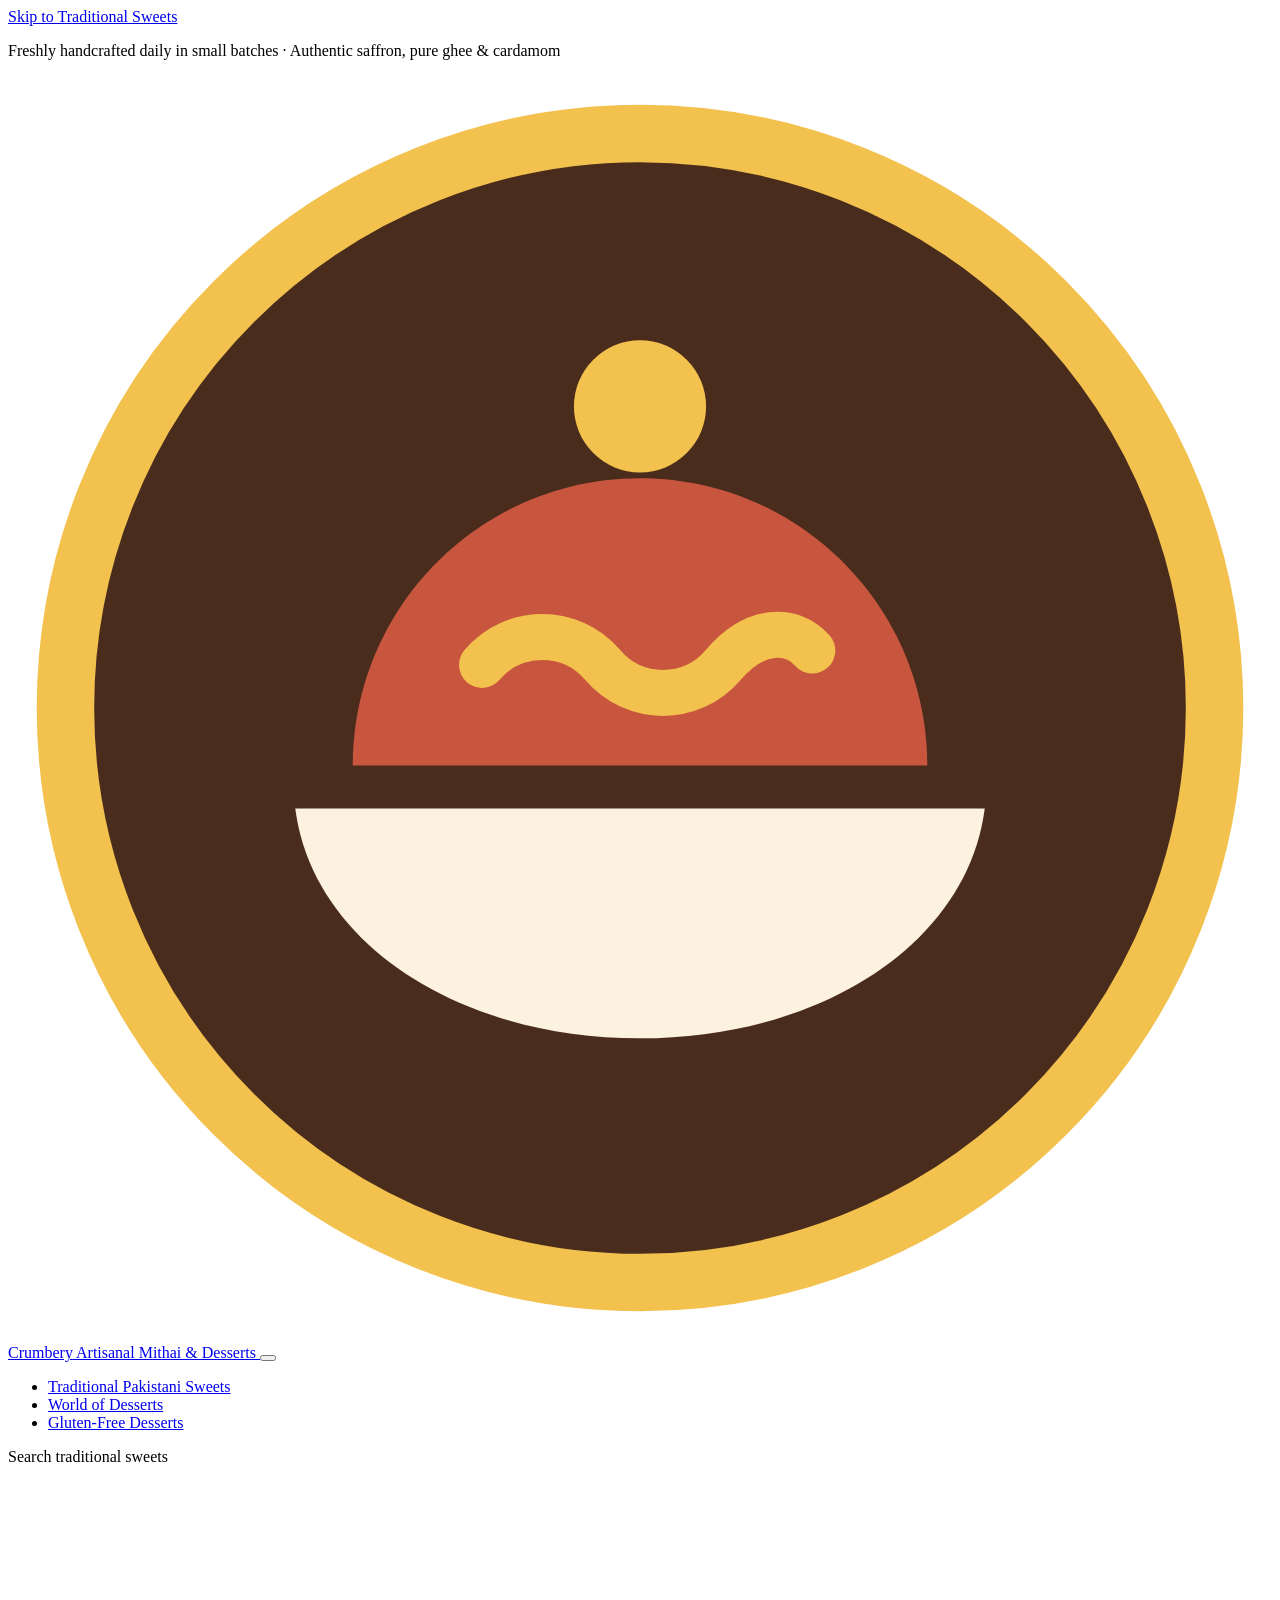
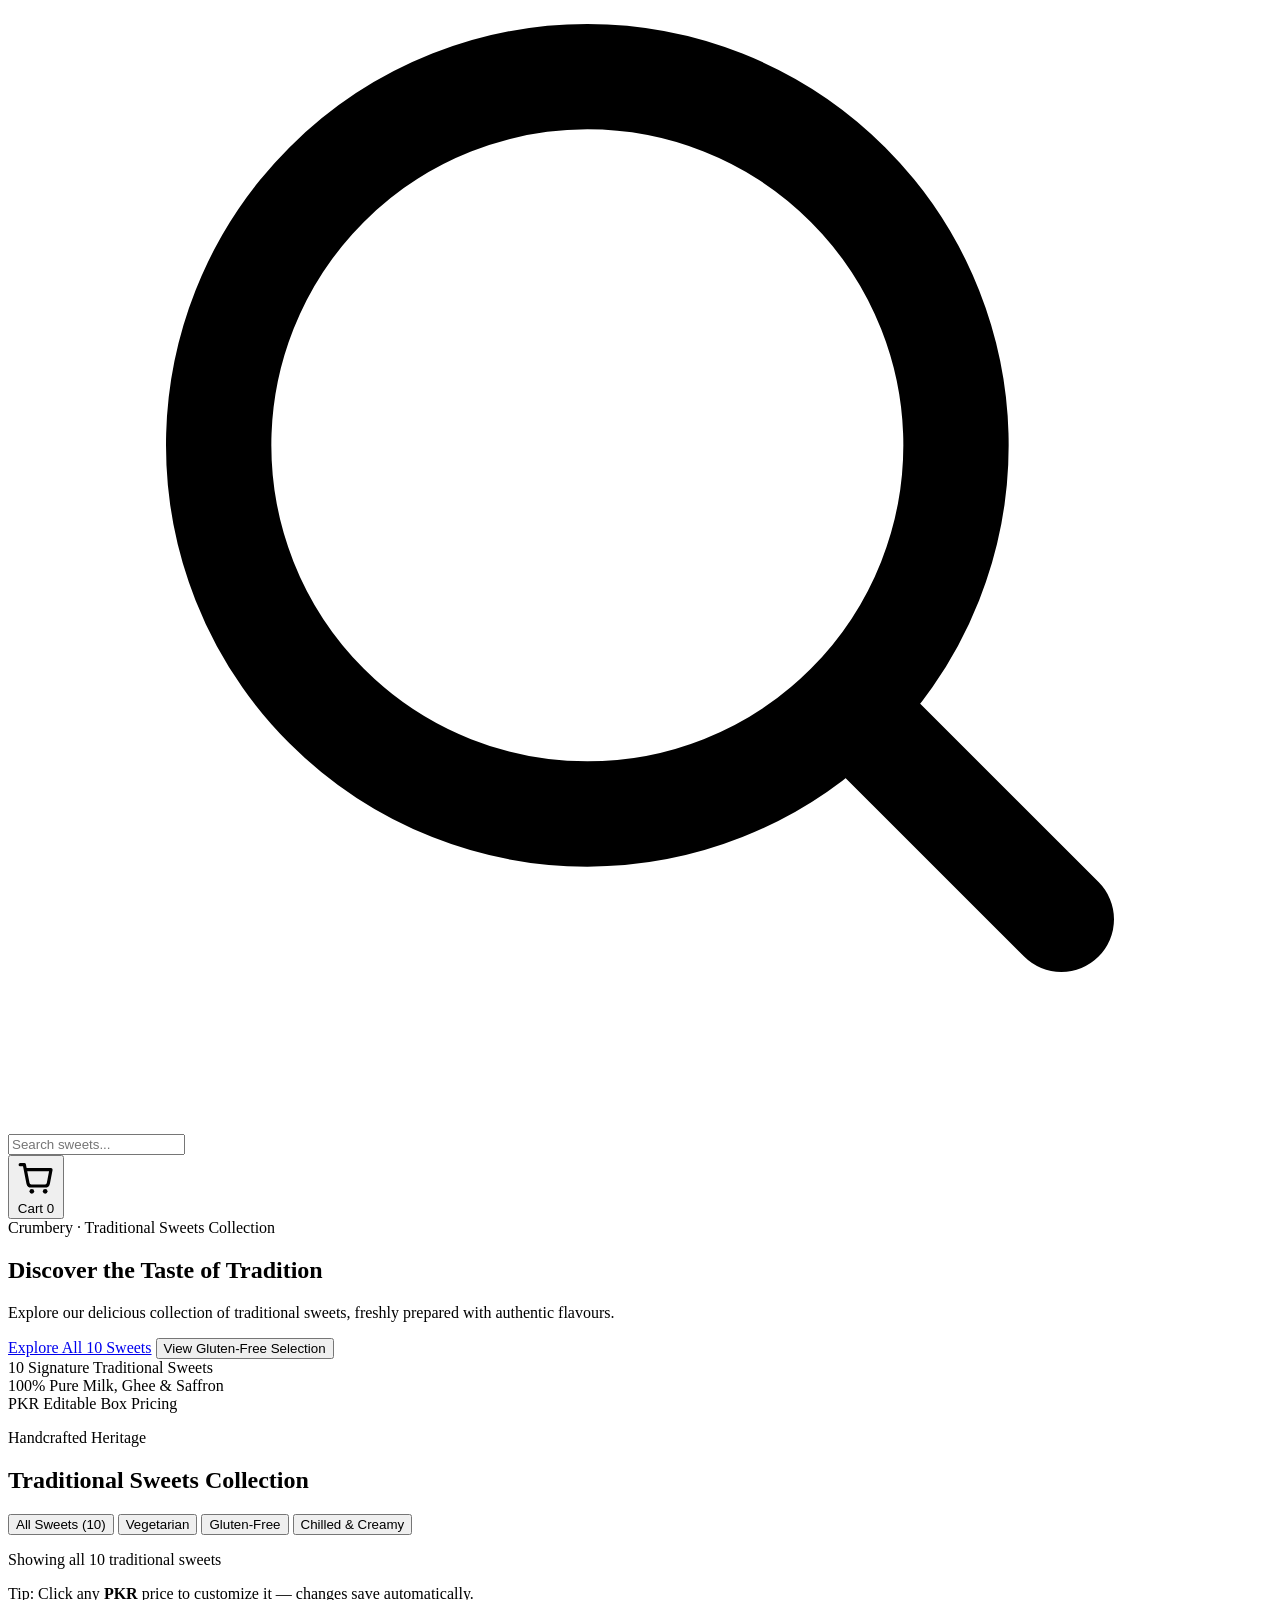
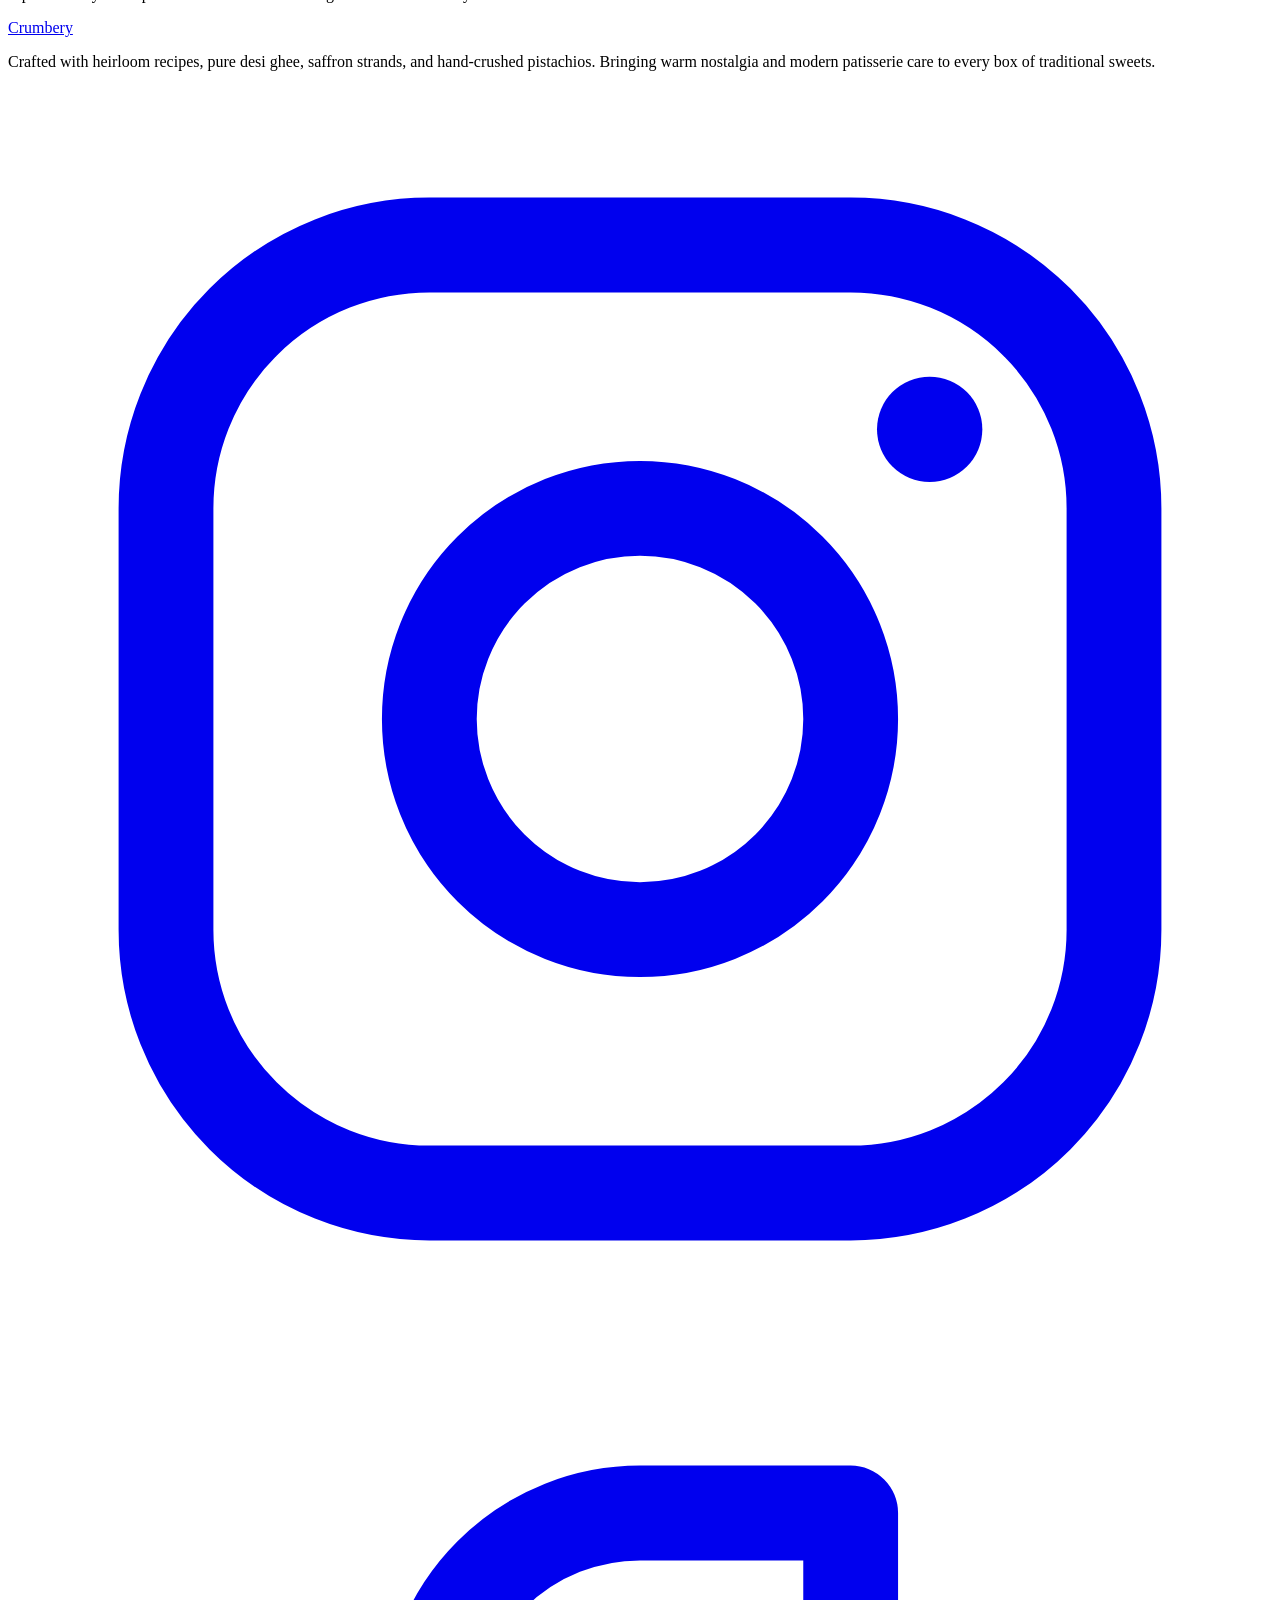
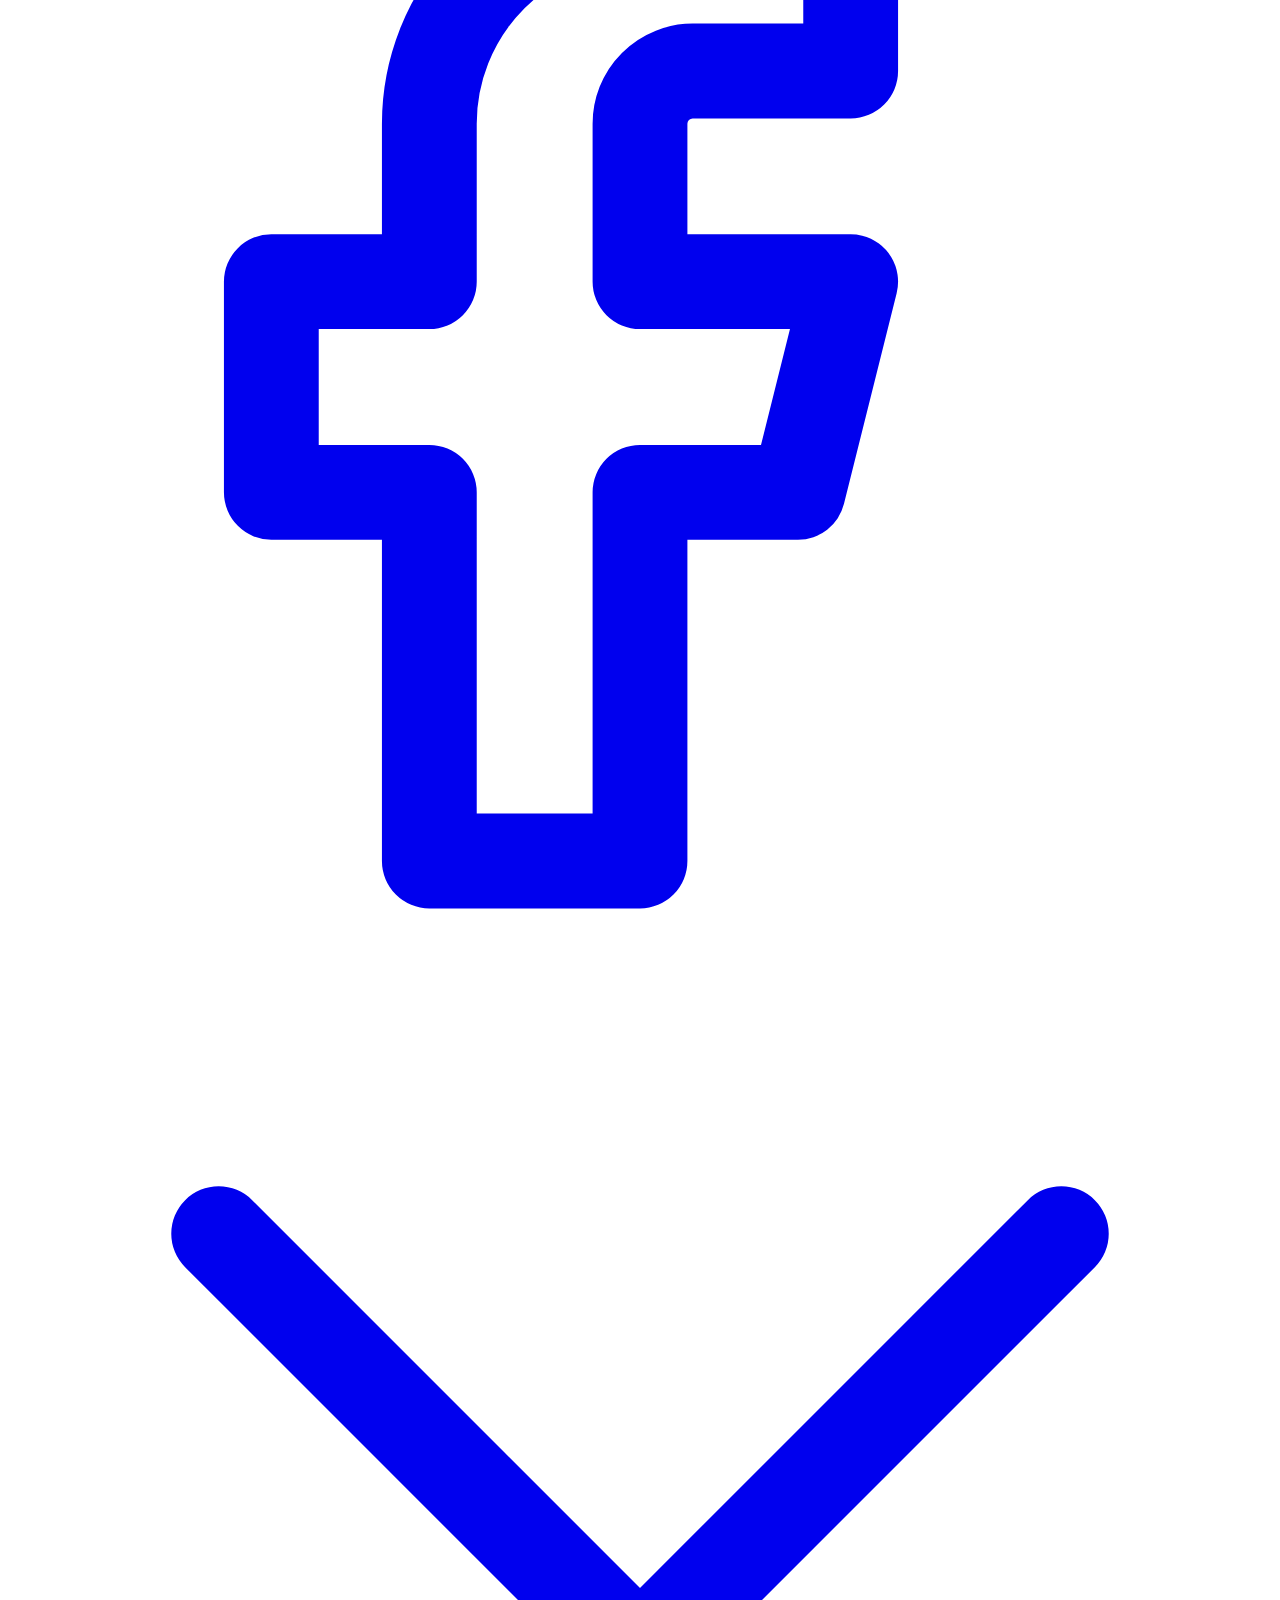
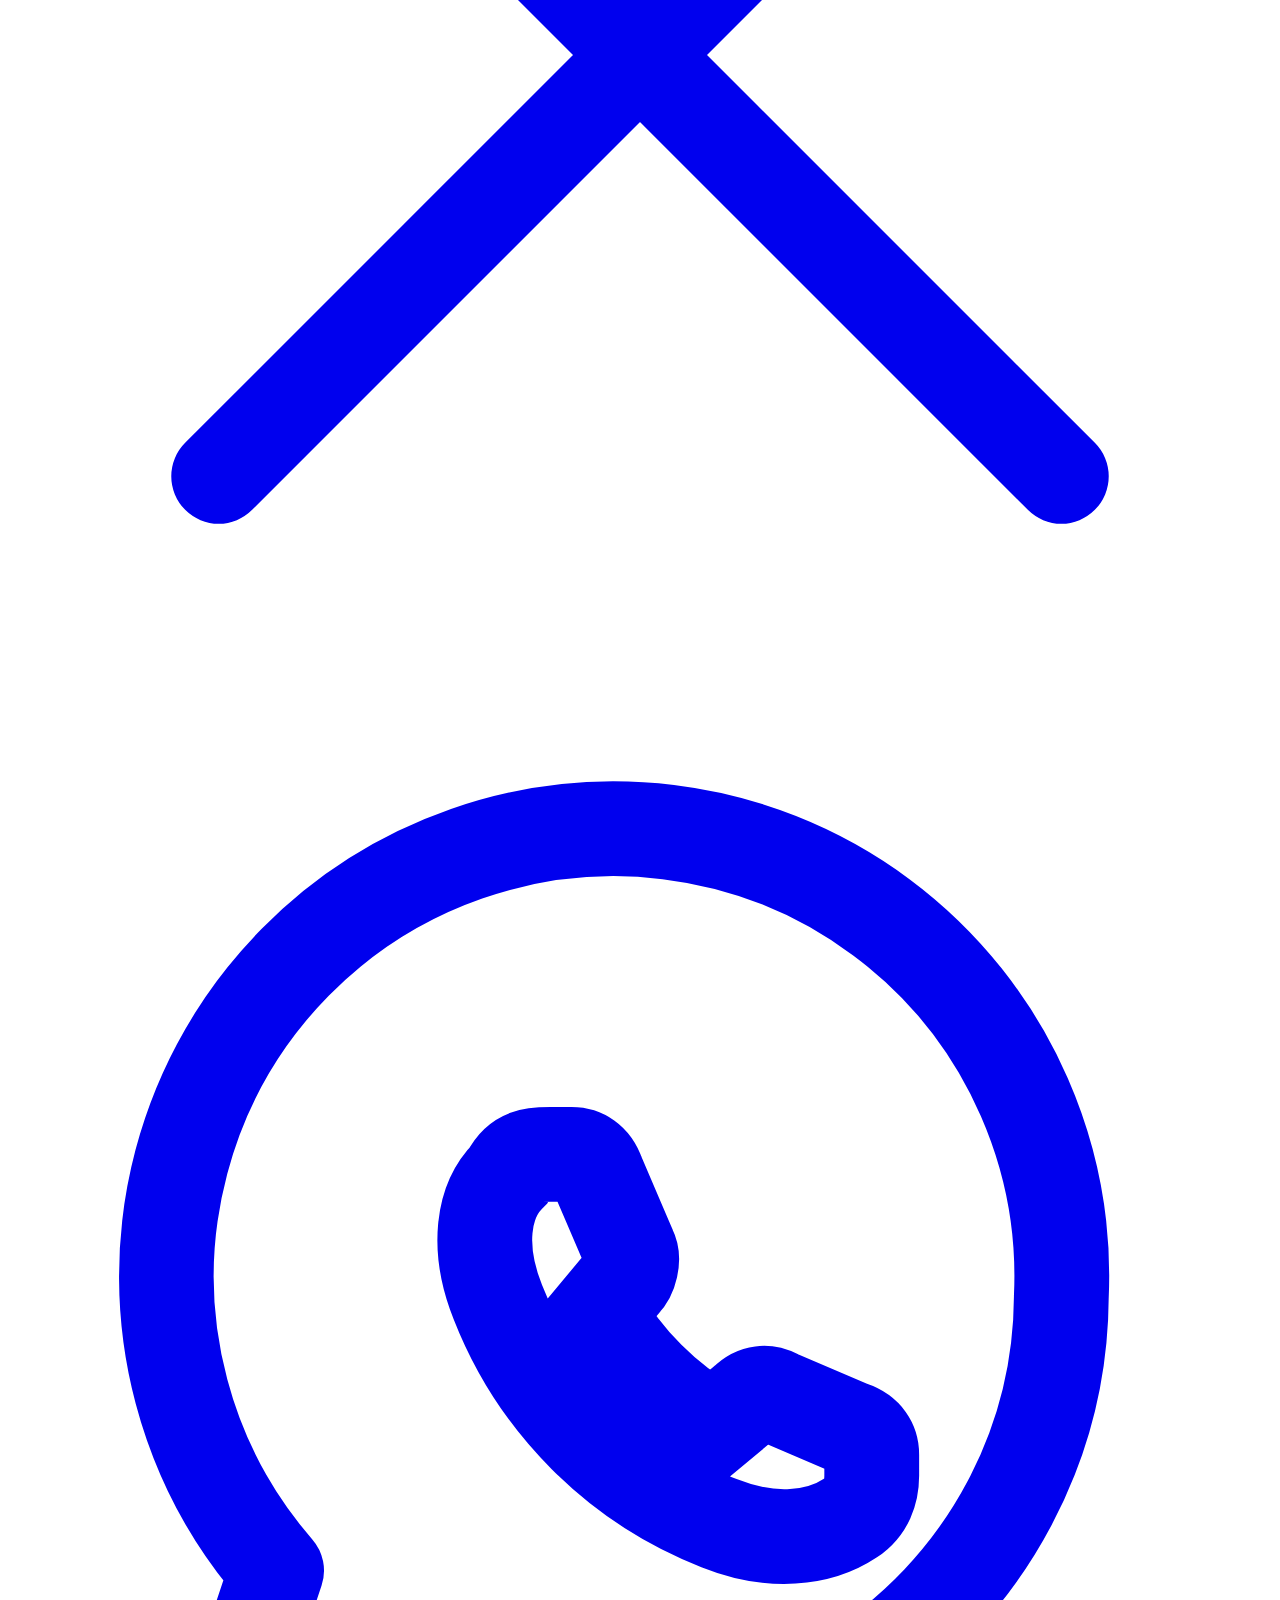
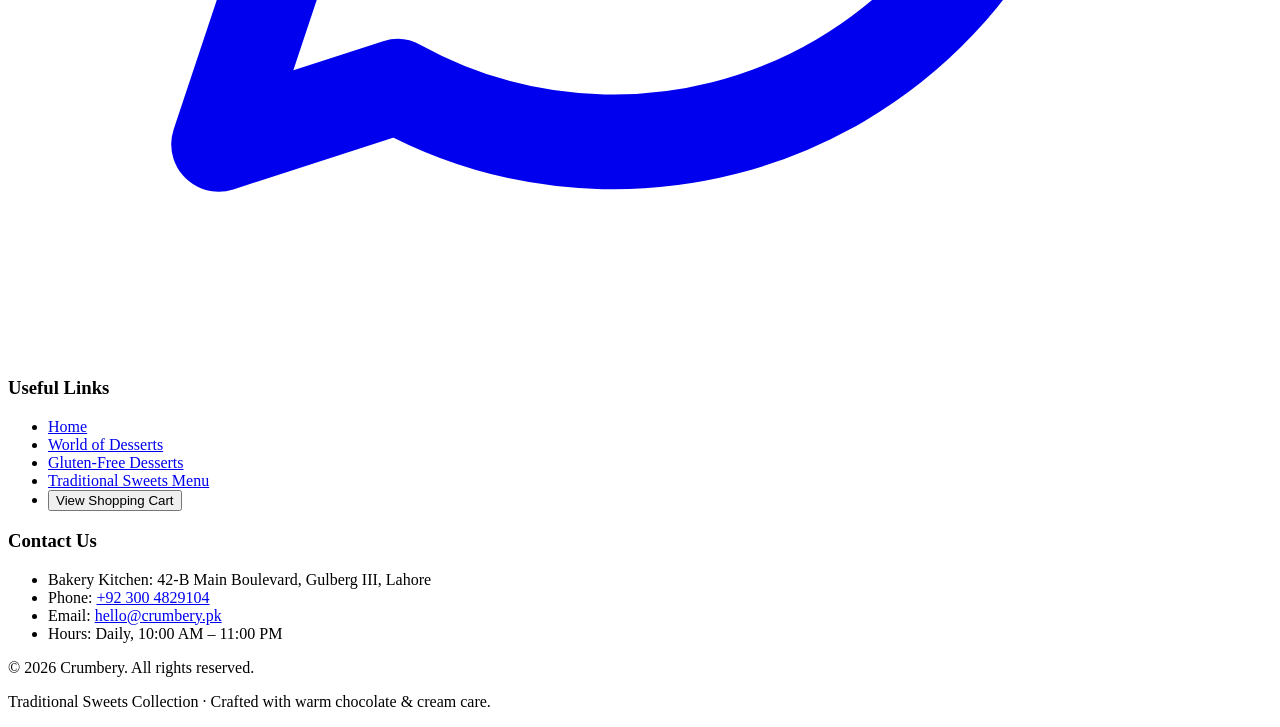
==== commit 9b5d40cd: "Renamed Home nav label to Traditional Pakistani Sweets on index page" ====
--- a/index.html
+++ b/index.html
@@ -3,48 +3,65 @@
 <head>
   <meta charset="UTF-8" />
   <meta name="viewport" content="width=device-width, initial-scale=1.0" />
+  <title>Traditional Sweets Collection | Crumbery</title>
   <meta
     name="description"
-    content="CRUMBERRY is a warm neighborhood artisan bakery crafting small-batch laminated pastries, cultured butter croissants, and naturally leavened loaves fresh every morning."
+    content="Discover Crumbery's Traditional Sweets Collection — freshly prepared South Asian desserts crafted with authentic flavours, saffron, cardamom, and pure ghee."
   />
-  <title>CRUMBERRY — Artisan Bakery &amp; Viennoiserie</title>
   <link rel="preconnect" href="https://fonts.googleapis.com" />
   <link rel="preconnect" href="https://fonts.gstatic.com" crossorigin />
   <link
-    href="https://fonts.googleapis.com/css2?family=Fraunces:ital,opsz,wght@0,9..144,400;0,9..144,600;0,9..144,700;1,9..144,400&family=Plus+Jakarta+Sans:wght@400;500;600;700&display=swap"
+    href="https://fonts.googleapis.com/css2?family=Cormorant+Garamond:ital,wght@0,600;0,700;1,600&family=Plus+Jakarta+Sans:wght@400;500;600;700&display=swap"
     rel="stylesheet"
   />
-  <link rel="stylesheet" href="css/home.css" />
+  <link rel="stylesheet" href="css/styles.css" />
 </head>
-<body>
-  <a class="skip-link" href="#main-content">Skip to main content</a>
-
-  <header class="site-header">
-    <div class="container header-inner">
-      <a class="brand" href="index.html" aria-label="CRUMBERRY Home">
+<body data-page="traditional">
+  <a class="skip-link" href="#collection">Skip to Traditional Sweets</a>
+
+  <!-- Top Announcement Ribbon -->
+  <div class="announcement-bar" role="region" aria-label="Store highlights">
+    <p>Freshly handcrafted daily in small batches &middot; Authentic saffron, pure ghee &amp; cardamom</p>
+  </div>
+
+  <!-- Primary Navigation Bar -->
+  <header class="site-header" id="top">
+    <nav class="navbar container" aria-label="Primary navigation">
+      <!-- Brand Logo -->
+      <a href="#top" class="brand-logo" data-nav="home" aria-label="Crumbery Home">
         <span class="brand-mark" aria-hidden="true">
-          <svg viewBox="0 0 36 36" fill="none" xmlns="http://www.w3.org/2000/svg">
-            <circle cx="18" cy="18" r="16.5" stroke="currentColor" stroke-width="1.5" />
+          <svg viewBox="0 0 44 44" fill="none" xmlns="http://www.w3.org/2000/svg">
+            <circle cx="22" cy="22" r="20" fill="#4A2C1D" stroke="#F2C14E" stroke-width="2" />
             <path
-              d="M9.5 22.5C11.5 16 14.5 13 18 13C21.5 13 24.5 16 26.5 22.5C23.5 24 20.8 24.6 18 24.6C15.2 24.6 12.5 24 9.5 22.5Z"
-              stroke="currentColor"
+              d="M12 24C12 18.477 16.477 14 22 14C27.523 14 32 18.477 32 24H12Z"
+              fill="#C8553D"
+            />
+            <path
+              d="M10 25.5H34C33.4 30.2 28.3 33.5 22 33.5C15.7 33.5 10.6 30.2 10 25.5Z"
+              fill="#FDF1DF"
+            />
+            <circle cx="22" cy="11.5" r="2.3" fill="#F2C14E" />
+            <path
+              d="M16.5 20.5C17.6 19.2 19.6 19.2 20.7 20.5C21.8 21.8 23.8 21.8 24.9 20.5C26 19.2 27.3 19.2 28 20"
+              stroke="#F2C14E"
               stroke-width="1.6"
-              stroke-linejoin="round"
+              stroke-linecap="round"
             />
-            <path d="M14.5 14.2L15.8 18.8M18 13.2V18.5M21.5 14.2L20.2 18.8" stroke="currentColor" stroke-width="1.4" stroke-linecap="round" />
           </svg>
         </span>
         <span class="brand-text">
-          <span class="brand-name">CRUMBERRY</span>
-          <span class="brand-tagline">Artisan Bakery</span>
+          <span class="brand-name">Crumbery</span>
+          <span class="brand-tagline">Artisanal Mithai &amp; Desserts</span>
         </span>
       </a>
 
+      <!-- Mobile Menu Toggle -->
       <button
+        type="button"
         class="nav-toggle"
-        type="button"
+        id="nav-toggle"
         aria-expanded="false"
-        aria-controls="primary-navigation"
+        aria-controls="nav-panel"
         aria-label="Toggle navigation menu"
       >
         <span class="nav-toggle-bar"></span>
@@ -52,293 +69,299 @@
         <span class="nav-toggle-bar"></span>
       </button>
 
-      <nav class="primary-nav" id="primary-navigation" aria-label="Primary">
-        <ul class="nav-list">
-          <li><a class="nav-link is-active" href="index.html" aria-current="page">Home</a></li>
-          <li><a class="nav-link" href="pages/menu.html">Menu</a></li>
-          <li><a class="nav-link" href="pages/about.html">About</a></li>
+      <!-- Navigation Links + Search + Cart -->
+      <div class="nav-panel" id="nav-panel">
+        <ul class="nav-links">
+          <li>
+            <a href="index.html" class="nav-link is-active" data-nav="home">Traditional Pakistani Sweets</a>
+          </li>
+          <li>
+            <a href="world-of-desserts.html" class="nav-link" data-nav="world">World of Desserts</a>
+          </li>
+          <li>
+            <a href="gluten-free-desserts.html" class="nav-link" data-nav="gluten-free">Gluten-Free Desserts</a>
+          </li>
         </ul>
-        <a class="nav-cta" href="pages/menu.html">Today's Bake</a>
-      </nav>
-    </div>
+
+        <div class="nav-actions">
+          <!-- Search Form -->
+          <form class="search-box" id="nav-search-form" role="search" aria-label="Search desserts">
+            <label for="dessert-search" class="sr-only">Search traditional sweets</label>
+            <span class="search-icon" aria-hidden="true">
+              <svg viewBox="0 0 24 24" fill="none" stroke="currentColor" stroke-width="2">
+                <circle cx="11" cy="11" r="7" />
+                <path d="M20 20L16.2 16.2" stroke-linecap="round" />
+              </svg>
+            </span>
+            <input
+              type="search"
+              id="dessert-search"
+              name="search"
+              placeholder="Search sweets..."
+              autocomplete="off"
+            />
+            <button
+              type="button"
+              class="search-clear"
+              id="search-clear"
+              aria-label="Clear search"
+              hidden
+            >
+              &times;
+            </button>
+          </form>
+
+          <!-- Cart Trigger -->
+          <button
+            type="button"
+            class="cart-button"
+            id="cart-toggle"
+            aria-label="Open shopping cart"
+            aria-controls="cart-drawer"
+            aria-expanded="false"
+          >
+            <svg class="cart-icon" viewBox="0 0 24 24" fill="none" stroke="currentColor" stroke-width="1.9" aria-hidden="true">
+              <path d="M6 7h15l-1.6 8.2a2 2 0 0 1-2 1.6H9.2a2 2 0 0 1-2-1.6L5 4H2.5" stroke-linecap="round" stroke-linejoin="round" />
+              <circle cx="9.5" cy="20" r="1.4" fill="currentColor" stroke="none" />
+              <circle cx="17.5" cy="20" r="1.4" fill="currentColor" stroke="none" />
+            </svg>
+            <span class="cart-label">Cart</span>
+            <span class="cart-badge" id="cart-count" aria-live="polite">0</span>
+          </button>
+        </div>
+      </div>
+    </nav>
   </header>
 
-  <main id="main-content">
-    <section class="hero" aria-labelledby="hero-heading">
-      <div class="hero-media">
-        <img
-          src="images/imagesmorning-tasting-box.jpg.jpg"
-          alt="Morning sunlight illuminating golden croissants, cardamom knots, kouign-amann, and fig galette in a kraft bakery box on linen"
-          width="1600"
-          height="900"
-        />
-        <div class="hero-scrim" aria-hidden="true"></div>
-      </div>
-
-      <div class="container hero-content">
-        <p class="hero-eyebrow">Stone-Milled Flour · Cultured Butter · Baked at Dawn</p>
-        <h1 id="hero-heading">Warm from the hearth, laminated with care.</h1>
-        <p class="hero-subtitle">
-          Every morning at 5:00 AM, we pull 72-hour fermented croissants, cardamom knots, and blistered
-          country loaves from our deck ovens—made with local heritage grains and high-fat cultured butter.
-        </p>
-        <div class="hero-actions">
-          <a class="btn btn-primary" href="pages/menu.html">Explore the Menu</a>
-          <a class="btn btn-ghost" href="pages/about.html">Our Craft &amp; Story</a>
-        </div>
-      </div>
-
-      <div class="hero-strip">
-        <div class="container hero-strip-inner">
-          <div class="strip-item">
-            <span class="strip-label">Morning Oven</span>
-            <span class="strip-value">Tue–Sun from 7:00 AM</span>
-          </div>
-          <div class="strip-divider" aria-hidden="true"></div>
-          <div class="strip-item">
-            <span class="strip-label">Second Croissant Tray</span>
-            <span class="strip-value">Warm at 10:30 AM</span>
-          </div>
-          <div class="strip-divider" aria-hidden="true"></div>
-          <div class="strip-item">
-            <span class="strip-label">Bakery Counter</span>
-            <span class="strip-value">418 Hearthstone Lane</span>
-          </div>
-        </div>
+  <main>
+    <!-- Hero Section -->
+    <section class="hero" aria-labelledby="hero-title">
+      <div class="hero-backdrop" aria-hidden="true"></div>
+      <div class="container hero-inner">
+        <div class="hero-content">
+          <span class="hero-eyebrow">Crumbery &middot; Traditional Sweets Collection</span>
+          <h1 id="hero-title" class="hero-title">Discover the Taste of Tradition</h1>
+          <p class="hero-subtitle">
+            Explore our delicious collection of traditional sweets, freshly prepared with authentic flavours.
+          </p>
+          <div class="hero-cta-row">
+            <a href="#collection" class="btn btn-primary">Explore All 10 Sweets</a>
+            <button type="button" class="btn btn-outline" id="hero-gf-btn">
+              View Gluten-Free Selection
+            </button>
+          </div>
+        </div>
+
+        <aside class="hero-highlights" aria-label="Collection highlights">
+          <div class="highlight-card">
+            <span class="highlight-number">10</span>
+            <span class="highlight-text">Signature Traditional Sweets</span>
+          </div>
+          <div class="highlight-card">
+            <span class="highlight-number">100%</span>
+            <span class="highlight-text">Pure Milk, Ghee &amp; Saffron</span>
+          </div>
+          <div class="highlight-card">
+            <span class="highlight-number">PKR</span>
+            <span class="highlight-text">Editable Box Pricing</span>
+          </div>
+        </aside>
       </div>
     </section>
 
-    <section class="featured-pastries" id="featured-pastries" aria-labelledby="pastries-heading">
+    <!-- Collection Section -->
+    <section class="collection-section" id="collection" aria-labelledby="collection-heading">
       <div class="container">
-        <div class="section-header">
+        <div class="collection-header">
           <div>
-            <p class="section-kicker">From the Morning Bench</p>
-            <h2 id="pastries-heading">Featured Pastries</h2>
-            <p class="section-intro">
-              Hand-laminated in small batches and baked until deeply caramelized, crisp on the outside,
-              and tender within.
-            </p>
-          </div>
-          <a class="section-link" href="pages/menu.html">
-            View Full Menu
-            <span aria-hidden="true">&rarr;</span>
-          </a>
-        </div>
-
-        <div class="pastry-grid">
-          <article class="pastry-card">
-            <div class="pastry-media">
-              <img
-                src="images/imagescroissant.jpg.jpg"
-                alt="Flaky golden-brown cultured butter croissant on a cream ceramic plate"
-                width="800"
-                height="600"
-                loading="lazy"
-              />
-              <span class="pastry-badge">Signature</span>
+            <p class="section-kicker">Handcrafted Heritage</p>
+            <h2 id="collection-heading" class="section-title">Traditional Sweets Collection</h2>
+          </div>
+
+          <div class="collection-controls">
+            <div class="filter-pills" role="group" aria-label="Filter desserts">
+              <button type="button" class="filter-pill is-active" data-filter="all">
+                All Sweets (<span id="count-all">10</span>)
+              </button>
+              <button type="button" class="filter-pill" data-filter="vegetarian">
+                Vegetarian
+              </button>
+              <button type="button" class="filter-pill" data-filter="gluten-free">
+                Gluten-Free
+              </button>
+              <button type="button" class="filter-pill" data-filter="chilled">
+                Chilled &amp; Creamy
+              </button>
             </div>
-            <div class="pastry-body">
-              <div class="pastry-title-row">
-                <h3>Cultured Butter Croissant</h3>
-                <span class="pastry-price">$5.25</span>
-              </div>
-              <p class="pastry-desc">
-                Three-day cold-fermented dough laminated with 84% butterfat Normandy-style butter for
-                shattering layers and a delicate honeycomb crumb.
-              </p>
-              <p class="pastry-meta">Out of the oven: 7:00 AM &amp; 10:30 AM</p>
-            </div>
-          </article>
-
-          <article class="pastry-card">
-            <div class="pastry-media">
-              <img
-                src="images/imagescardamom-knot.jpg.jpg"
-                alt="Braided Swedish cardamom knot buns glazed with syrup and pearl sugar on stoneware"
-                width="800"
-                height="600"
-                loading="lazy"
-              />
-              <span class="pastry-badge">Morning Favorite</span>
-            </div>
-            <div class="pastry-body">
-              <div class="pastry-title-row">
-                <h3>Swedish Cardamom Knot</h3>
-                <span class="pastry-price">$5.50</span>
-              </div>
-              <p class="pastry-desc">
-                Pillow-soft brioche braided by hand around brown butter and freshly mortar-crushed green
-                cardamom, finished with citrus syrup and pearl sugar.
-              </p>
-              <p class="pastry-meta">Pairs with: Pour-over or oat cortado</p>
-            </div>
-          </article>
-
-          <article class="pastry-card">
-            <div class="pastry-media">
-              <img
-                src="images/imageshoney-fig-galette.jpg.jpg"
-                alt="Rustic honey fig and toasted almond frangipane galette tart with caramelized flaky crust"
-                width="800"
-                height="600"
-                loading="lazy"
-              />
-              <span class="pastry-badge">Seasonal Harvest</span>
-            </div>
-            <div class="pastry-body">
-              <div class="pastry-title-row">
-                <h3>Honey Fig &amp; Almond Galette</h3>
-                <span class="pastry-price">$6.25</span>
-              </div>
-              <p class="pastry-desc">
-                Free-form stone-ground spelt pastry cradling roasted almond frangipane, sliced black mission
-                figs, thyme, and raw wildflower honey.
-              </p>
-              <p class="pastry-meta">Limited daily bake · Contains tree nuts</p>
-            </div>
-          </article>
-
-          <article class="pastry-card">
-            <div class="pastry-media">
-              <img
-                src="images/imageskouign-amann.jpg.jpg"
-                alt="Caramelized brown-butter kouign-amann pastry with crisp amber sugar crust"
-                width="800"
-                height="600"
-                loading="lazy"
-              />
-              <span class="pastry-badge">Baker's Pick</span>
-            </div>
-            <div class="pastry-body">
-              <div class="pastry-title-row">
-                <h3>Salted Brown-Butter Kouign-Amann</h3>
-                <span class="pastry-price">$5.75</span>
-              </div>
-              <p class="pastry-desc">
-                Breton laminated pastry folded with flaky sea salt and organic cane sugar, baked in rings
-                until the base crackles like salted toffee.
-              </p>
-              <p class="pastry-meta">Best enjoyed warm before noon</p>
-            </div>
-          </article>
-        </div>
-      </div>
-    </section>
-
-    <section class="craft-band" aria-labelledby="craft-heading">
-      <div class="container craft-grid">
-        <div class="craft-copy">
-          <p class="section-kicker">Slow Fermentation</p>
-          <h2 id="craft-heading">Honest ingredients, unhurried time.</h2>
-          <p>
-            At CRUMBERRY, nothing is rushed. We mill regional red fife and spelt weekly, feed our
-            wild levain daily, and give every laminated dough three full days of cold rest before it ever
-            meets the oven stone.
+
+            <button
+              type="button"
+              class="btn-link-subtle"
+              id="reset-prices-btn"
+              hidden
+              title="Restore default PKR prices for all sweets"
+            >
+              Reset Edited Prices
+            </button>
+          </div>
+        </div>
+
+        <!-- Live Search & Filter Status -->
+        <div class="results-bar" aria-live="polite">
+          <p id="results-summary" class="results-summary">Showing all 10 traditional sweets</p>
+          <p class="price-tip">
+            <span class="price-tip-dot" aria-hidden="true"></span>
+            Tip: Click any <strong>PKR</strong> price to customize it — changes save automatically.
           </p>
-          <a class="text-cta" href="pages/about.html">Read about our bakers &amp; millers &rarr;</a>
-        </div>
-
-        <dl class="craft-stats">
-          <div class="stat-box">
-            <dt>Cold Fermentation</dt>
-            <dd>72 Hours</dd>
-          </div>
-          <div class="stat-box">
-            <dt>Cultured Butterfat</dt>
-            <dd>84%</dd>
-          </div>
-          <div class="stat-box">
-            <dt>Flour Varieties</dt>
-            <dd>Stone-Milled</dd>
-          </div>
-        </dl>
+        </div>
+
+        <!-- Product Grid -->
+        <div class="desserts-grid" id="desserts-grid">
+          <!-- Cards rendered dynamically by js/app.js -->
+        </div>
+
+        <!-- Empty Search State -->
+        <div class="empty-state" id="empty-state" hidden>
+          <div class="empty-state-icon" aria-hidden="true">&#127854;</div>
+          <h3>No desserts matched your search</h3>
+          <p>Try searching for Gulab Jamun, Rasmalai, Kheer, or clear your active filter.</p>
+          <button type="button" class="btn btn-primary" id="clear-filters-btn">
+            Show All Desserts
+          </button>
+        </div>
       </div>
     </section>
   </main>
 
-  <footer class="site-footer">
+  <!-- Slide-Over Cart Drawer -->
+  <div class="drawer-backdrop" id="cart-backdrop" hidden></div>
+  <aside
+    class="cart-drawer"
+    id="cart-drawer"
+    role="dialog"
+    aria-modal="true"
+    aria-labelledby="cart-drawer-title"
+    hidden
+  >
+    <div class="cart-drawer-header">
+      <div>
+        <h2 id="cart-drawer-title">Your Crumbery Box</h2>
+        <p class="cart-drawer-subtitle" id="cart-drawer-subtitle">0 items selected</p>
+      </div>
+      <button type="button" class="icon-close-btn" id="cart-close" aria-label="Close cart">
+        &times;
+      </button>
+    </div>
+
+    <div class="cart-drawer-body" id="cart-items-container">
+      <!-- Cart items rendered dynamically -->
+    </div>
+
+    <div class="cart-drawer-footer" id="cart-footer">
+      <div class="cart-summary-row">
+        <span>Subtotal</span>
+        <strong id="cart-subtotal">PKR 0</strong>
+      </div>
+      <p class="cart-note">Prices reflect your current custom PKR pricing and are saved locally.</p>
+      <div class="cart-footer-actions">
+        <button type="button" class="btn btn-primary btn-block" id="checkout-btn">
+          Place Sweet Order
+        </button>
+        <button type="button" class="btn btn-ghost btn-block" id="clear-cart-btn">
+          Clear Cart
+        </button>
+      </div>
+    </div>
+  </aside>
+
+  <!-- Toast Notification -->
+  <div class="toast" id="toast" role="status" aria-live="polite" hidden></div>
+
+  <!-- Footer -->
+  <footer class="site-footer" id="contact">
     <div class="container footer-grid">
+      <!-- Brand Column -->
       <div class="footer-brand">
-        <a class="brand brand-footer" href="index.html">
-          <span class="brand-mark" aria-hidden="true">
-            <svg viewBox="0 0 36 36" fill="none" xmlns="http://www.w3.org/2000/svg">
-              <circle cx="18" cy="18" r="16.5" stroke="currentColor" stroke-width="1.5" />
-              <path
-                d="M9.5 22.5C11.5 16 14.5 13 18 13C21.5 13 24.5 16 26.5 22.5C23.5 24 20.8 24.6 18 24.6C15.2 24.6 12.5 24 9.5 22.5Z"
-                stroke="currentColor"
-                stroke-width="1.6"
-                stroke-linejoin="round"
-              />
-              <path d="M14.5 14.2L15.8 18.8M18 13.2V18.5M21.5 14.2L20.2 18.8" stroke="currentColor" stroke-width="1.4" stroke-linecap="round" />
-            </svg>
-          </span>
-          <span class="brand-text">
-            <span class="brand-name">CRUMBERRY</span>
-            <span class="brand-tagline">Artisan Bakery</span>
-          </span>
+        <a href="#top" class="footer-logo" data-nav="home">
+          <span class="brand-name">Crumbery</span>
         </a>
         <p class="footer-about">
-          Small-batch viennoiserie, seasonal fruit galettes, and naturally leavened loaves baked warm
-          every morning in the heart of Hearthstone District.
+          Crafted with heirloom recipes, pure desi ghee, saffron strands, and hand-crushed pistachios.
+          Bringing warm nostalgia and modern patisserie care to every box of traditional sweets.
         </p>
-      </div>
-
+        <div class="social-links" aria-label="Crumbery social media">
+          <a href="#instagram" class="social-link" aria-label="Crumbery on Instagram" title="Instagram">
+            <svg viewBox="0 0 24 24" fill="none" stroke="currentColor" stroke-width="1.8" aria-hidden="true">
+              <rect x="3" y="3" width="18" height="18" rx="5" />
+              <circle cx="12" cy="12" r="4" />
+              <circle cx="17.5" cy="6.5" r="1" fill="currentColor" stroke="none" />
+            </svg>
+          </a>
+          <a href="#facebook" class="social-link" aria-label="Crumbery on Facebook" title="Facebook">
+            <svg viewBox="0 0 24 24" fill="none" stroke="currentColor" stroke-width="1.8" aria-hidden="true">
+              <path d="M15 3h-3a4 4 0 0 0-4 4v3H5v4h3v7h4v-7h3l1-4h-4V7a1 1 0 0 1 1-1h3V3z" stroke-linejoin="round" />
+            </svg>
+          </a>
+          <a href="#x-twitter" class="social-link" aria-label="Crumbery on X" title="X">
+            <svg viewBox="0 0 24 24" fill="none" stroke="currentColor" stroke-width="1.8" aria-hidden="true">
+              <path d="M4 4l16 16M20 4L4 20" stroke-linecap="round" />
+            </svg>
+          </a>
+          <a href="#whatsapp" class="social-link" aria-label="Crumbery on WhatsApp" title="WhatsApp">
+            <svg viewBox="0 0 24 24" fill="none" stroke="currentColor" stroke-width="1.8" aria-hidden="true">
+              <path d="M20 11.5a8.5 8.5 0 0 1-12.6 7.4L4 20l1.1-3.3A8.5 8.5 0 1 1 20 11.5Z" stroke-linejoin="round" />
+              <path d="M9.5 9.2c.2-.4.5-.4.8-.4h.4c.2 0 .4.1.5.4l.6 1.4c.1.2 0 .5-.1.6l-.5.6c.5.9 1.3 1.7 2.2 2.2l.6-.5c.2-.2.4-.2.6-.1l1.4.6c.3.1.4.3.4.5v.4c0 .3-.1.6-.4.8-.6.4-1.5.5-2.5.1a7.4 7.4 0 0 1-4.2-4.2c-.4-1-.3-1.9.2-2.4Z" />
+            </svg>
+          </a>
+        </div>
+      </div>
+
+      <!-- Useful Links -->
       <div class="footer-col">
-        <h3>Explore</h3>
-        <ul>
-          <li><a href="index.html">Home</a></li>
-          <li><a href="pages/menu.html">Daily Menu</a></li>
-          <li><a href="pages/about.html">About &amp; Craft</a></li>
+        <h3 class="footer-heading">Useful Links</h3>
+        <ul class="footer-list">
+          <li><a href="index.html" data-nav="home">Home</a></li>
+          <li><a href="world-of-desserts.html">World of Desserts</a></li>
+          <li><a href="gluten-free-desserts.html">Gluten-Free Desserts</a></li>
+          <li><a href="#collection" data-nav="home">Traditional Sweets Menu</a></li>
+          <li><button type="button" class="footer-cart-trigger" id="footer-open-cart">View Shopping Cart</button></li>
         </ul>
       </div>
 
+      <!-- Contact Information -->
       <div class="footer-col">
-        <h3>Hours</h3>
-        <ul class="footer-hours">
-          <li><span>Tue – Fri</span><span>7:00 AM – 3:00 PM</span></li>
-          <li><span>Sat – Sun</span><span>7:30 AM – 4:00 PM</span></li>
-          <li><span>Monday</span><span>Resting the Starter</span></li>
+        <h3 class="footer-heading">Contact Us</h3>
+        <ul class="footer-contact">
+          <li>
+            <span class="contact-label">Bakery Kitchen:</span>
+            <span>42-B Main Boulevard, Gulberg III, Lahore</span>
+          </li>
+          <li>
+            <span class="contact-label">Phone:</span>
+            <a href="tel:+923004829104">+92 300 4829104</a>
+          </li>
+          <li>
+            <span class="contact-label">Email:</span>
+            <a href="mailto:hello@crumbery.pk">hello@crumbery.pk</a>
+          </li>
+          <li>
+            <span class="contact-label">Hours:</span>
+            <span>Daily, 10:00 AM &ndash; 11:00 PM</span>
+          </li>
         </ul>
-      </div>
-
-      <div class="footer-col">
-        <h3>Visit Us</h3>
-        <address class="footer-address">
-          418 Hearthstone Lane<br />
-          Portland, OR 97209<br />
-          <a href="mailto:hello@butterandcrumb.com">hello@butterandcrumb.com</a><br />
-          <a href="tel:+15035550148">(503) 555-0148</a>
-        </address>
       </div>
     </div>
 
     <div class="footer-bottom">
       <div class="container footer-bottom-inner">
-        <p>&copy; 2026 CRUMBERRY Bakery. Baked fresh daily.</p>
-        <p class="footer-note">Walk-ins welcome · Pre-orders via our daily menu</p>
+        <p>&copy; <span id="current-year">2026</span> Crumbery. All rights reserved.</p>
+        <p>Traditional Sweets Collection &middot; Crafted with warm chocolate &amp; cream care.</p>
       </div>
     </div>
   </footer>
 
-  <script>
-    (function () {
-      const toggle = document.querySelector(".nav-toggle");
-      const nav = document.querySelector("#primary-navigation");
-      if (!toggle || !nav) return;
-
-      toggle.addEventListener("click", function () {
-        const expanded = toggle.getAttribute("aria-expanded") === "true";
-        toggle.setAttribute("aria-expanded", String(!expanded));
-        nav.classList.toggle("is-open", !expanded);
-      });
-
-      nav.querySelectorAll("a").forEach(function (link) {
-        link.addEventListener("click", function () {
-          toggle.setAttribute("aria-expanded", "false");
-          nav.classList.remove("is-open");
-        });
-      });
-    })();
-  </script>
+  <script src="js/data.js"></script>
+  <script src="js/storage.js"></script>
+  <script src="js/app.js"></script>
 </body>
 </html>
